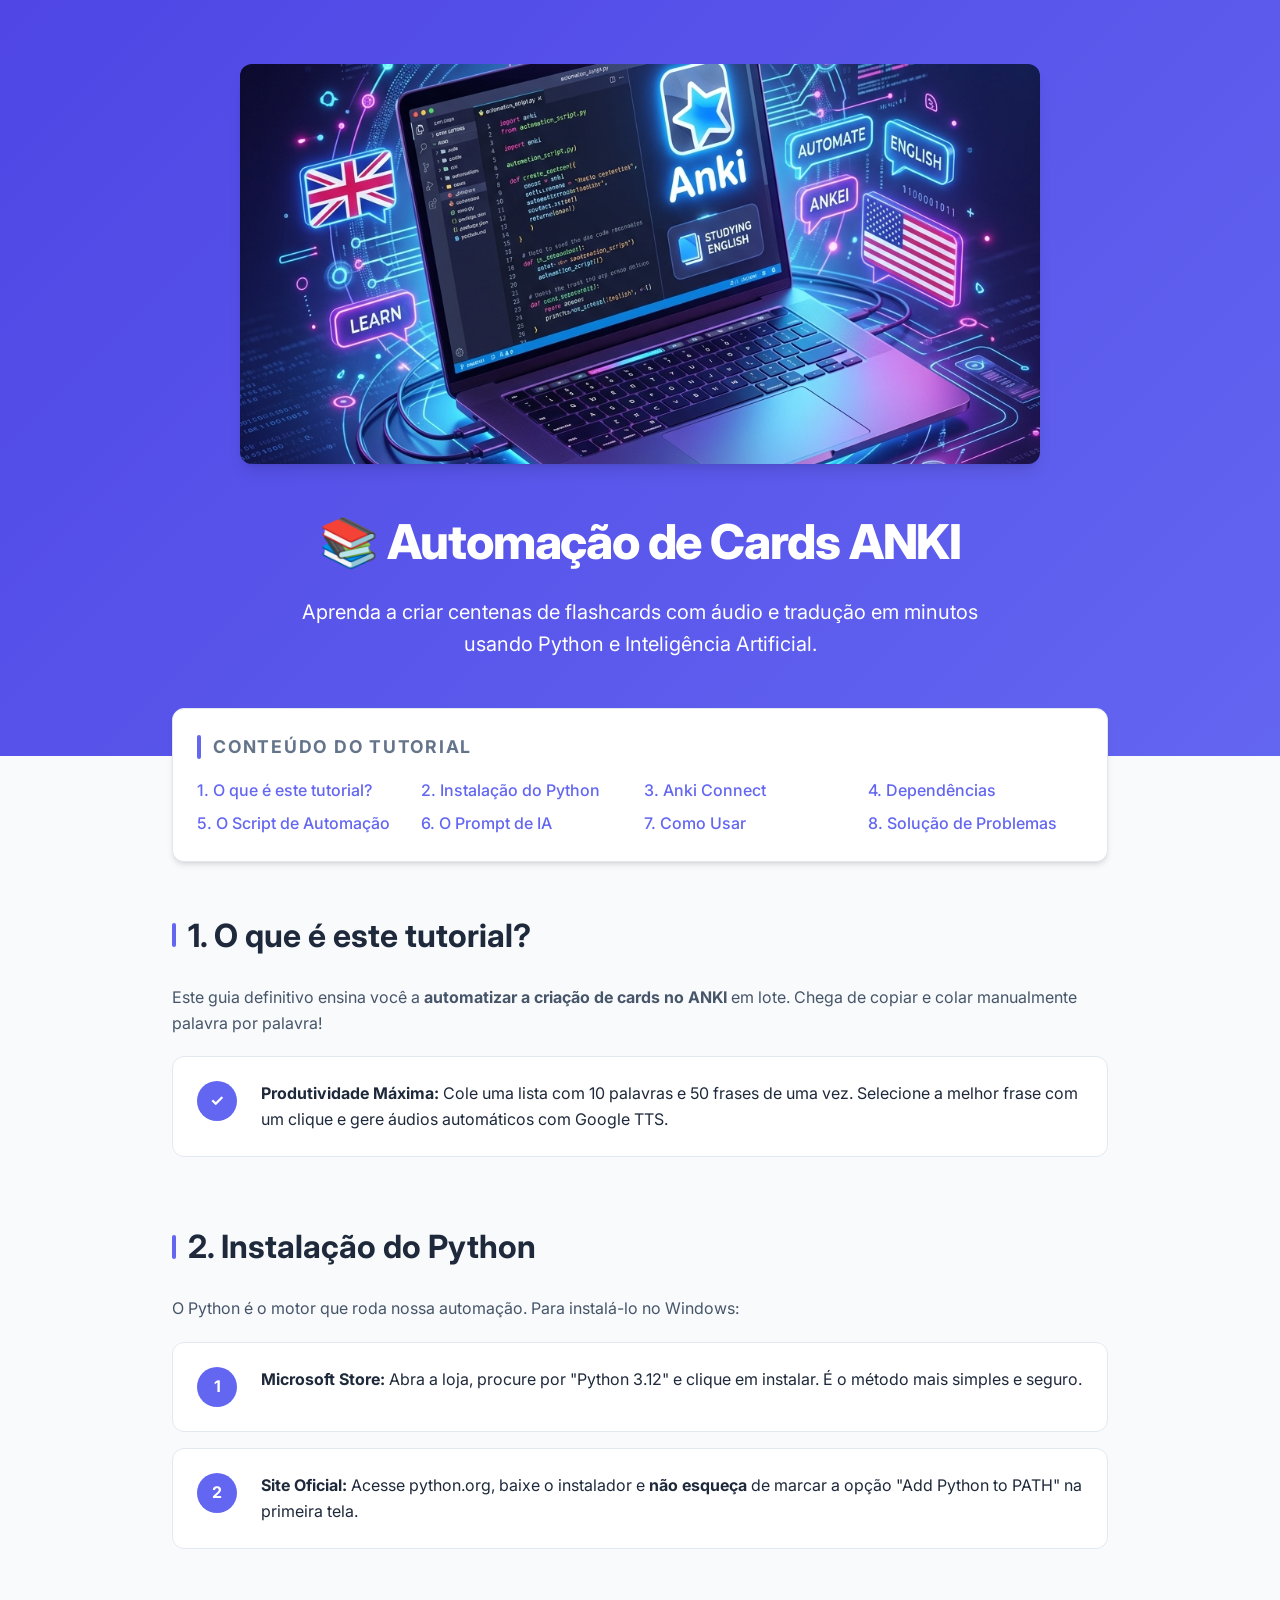
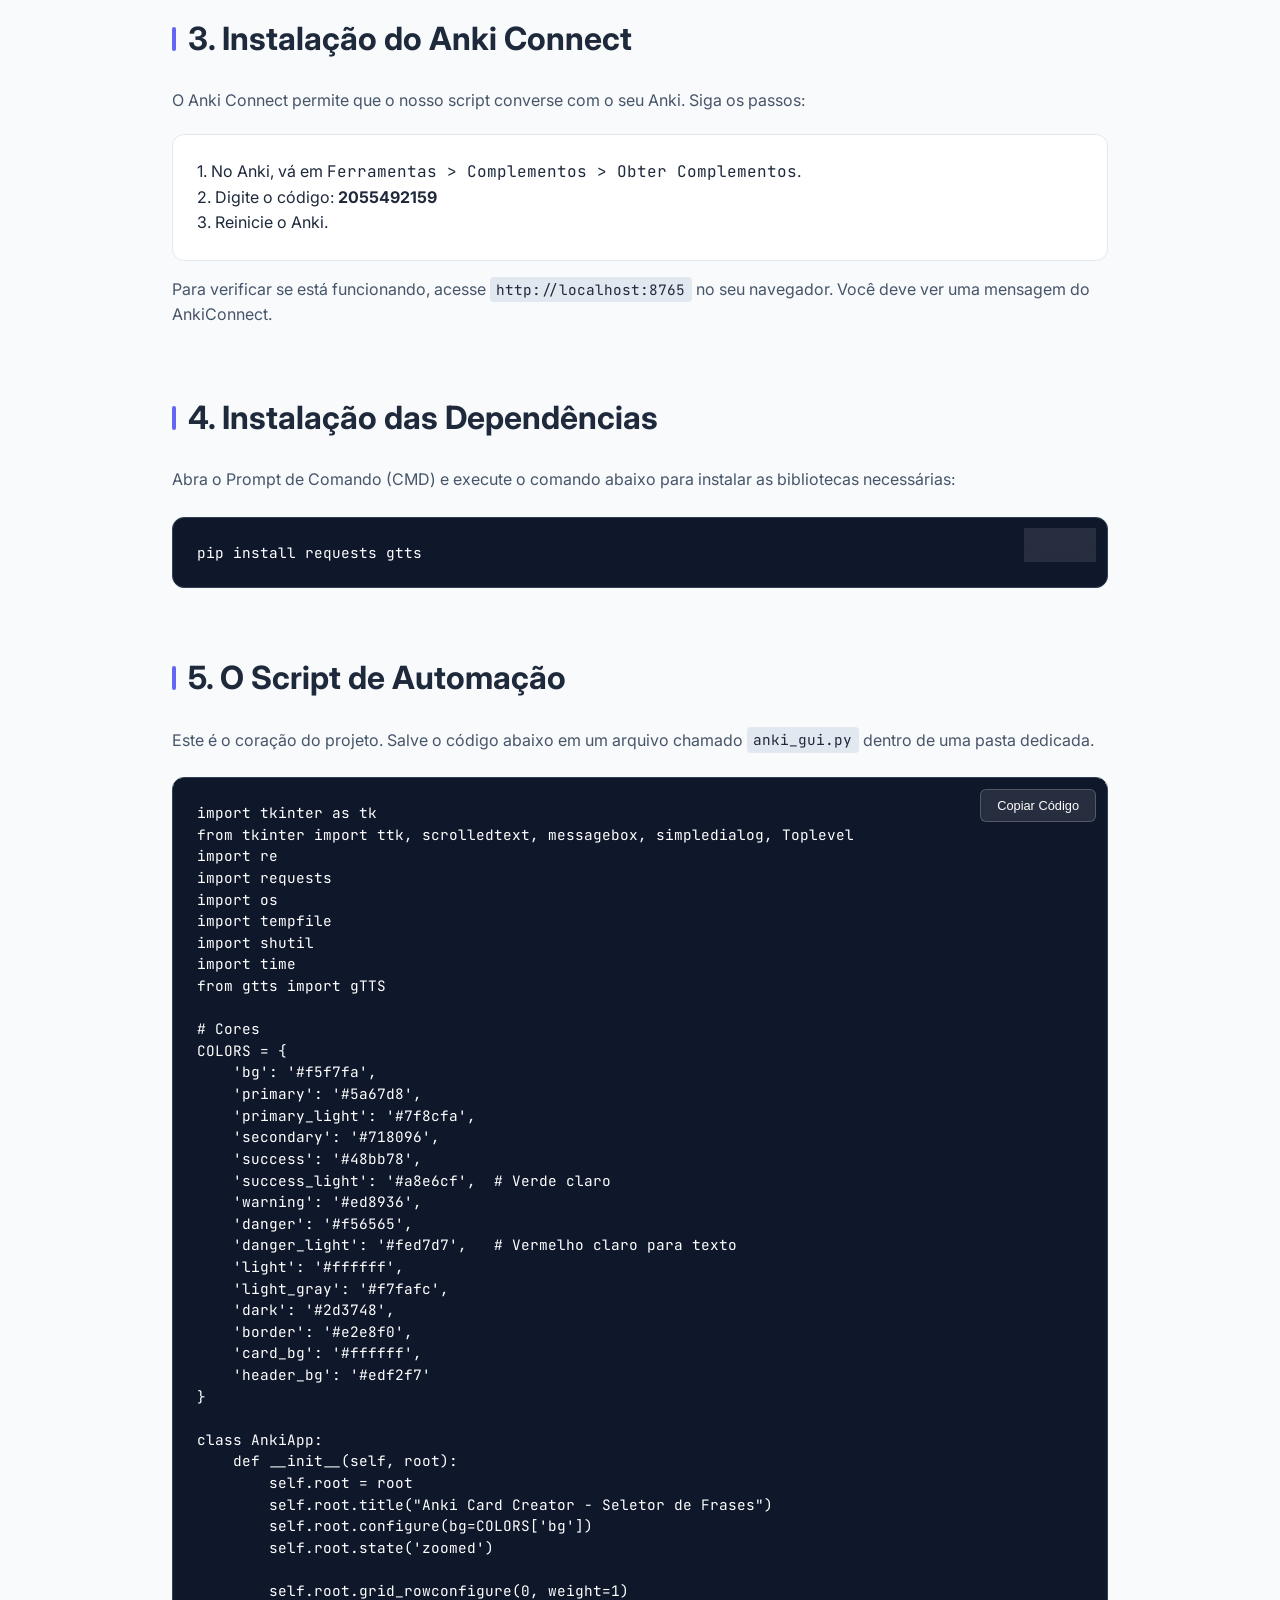
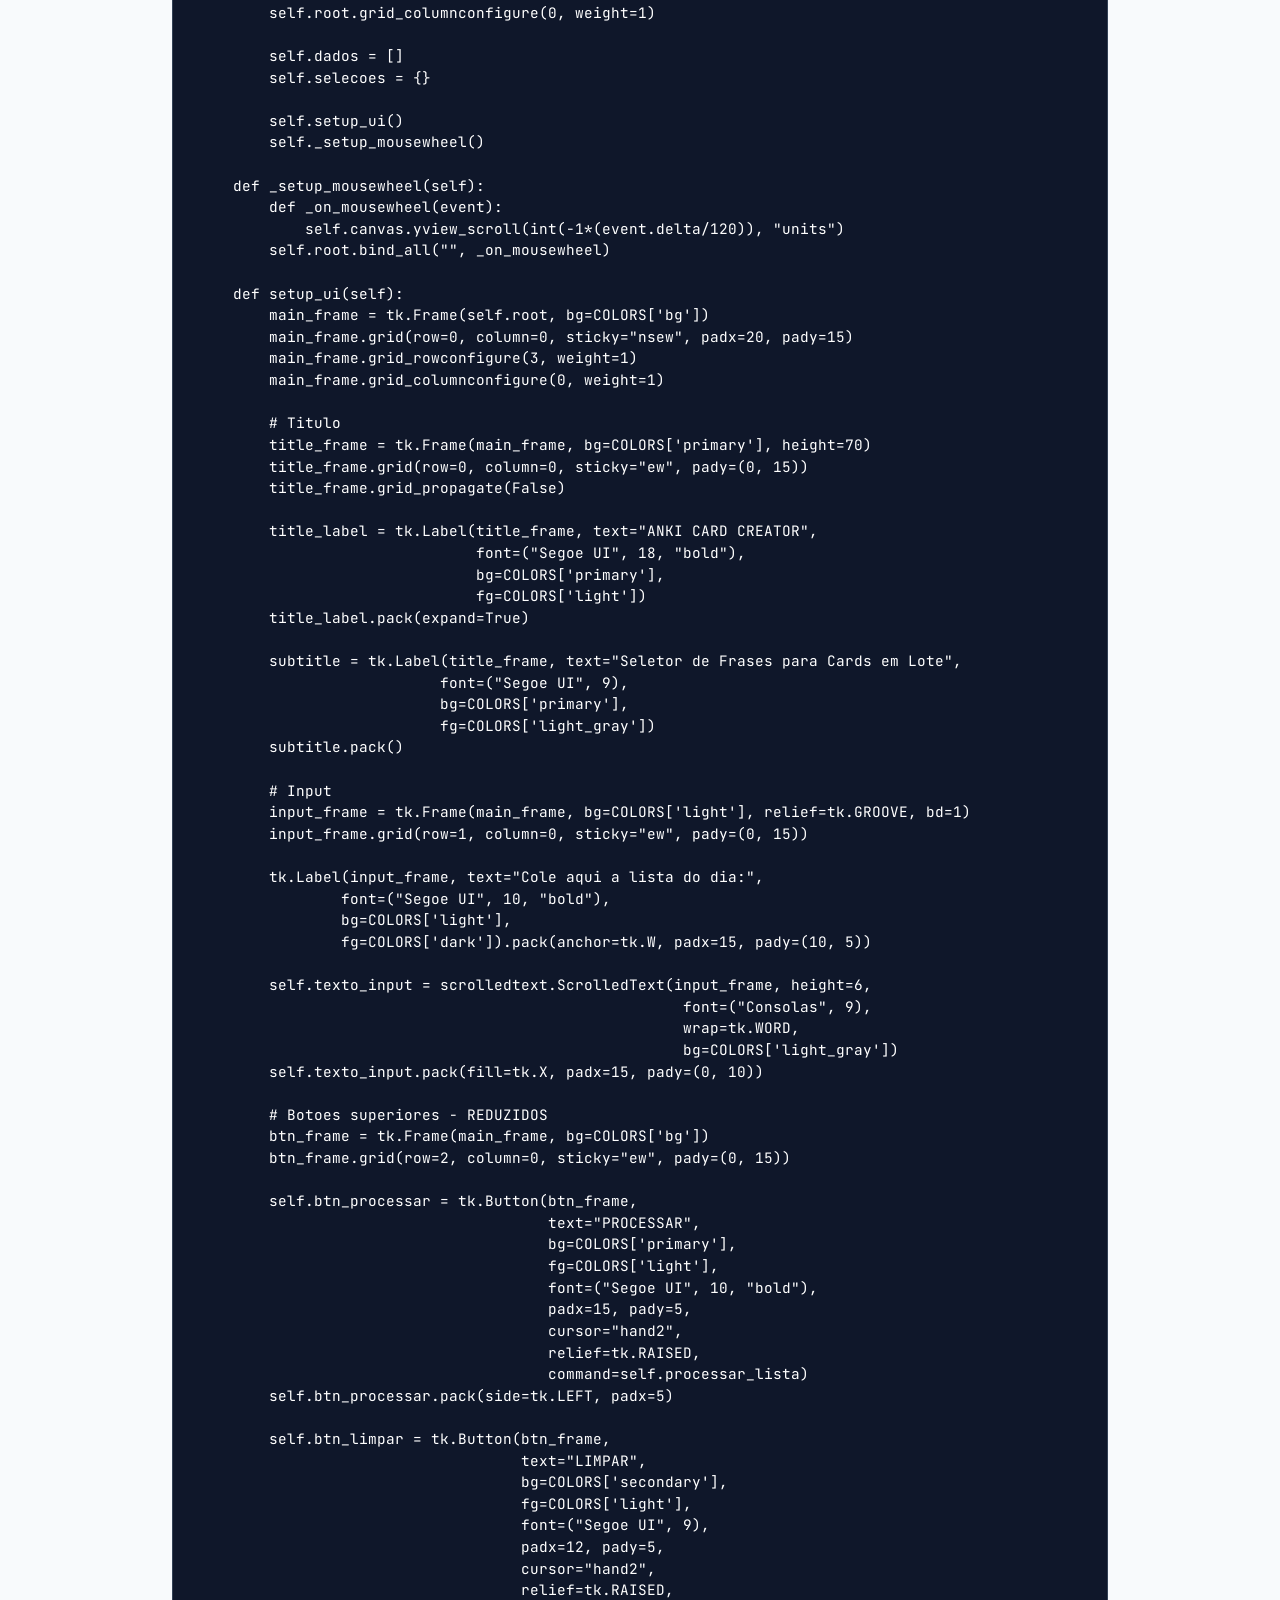
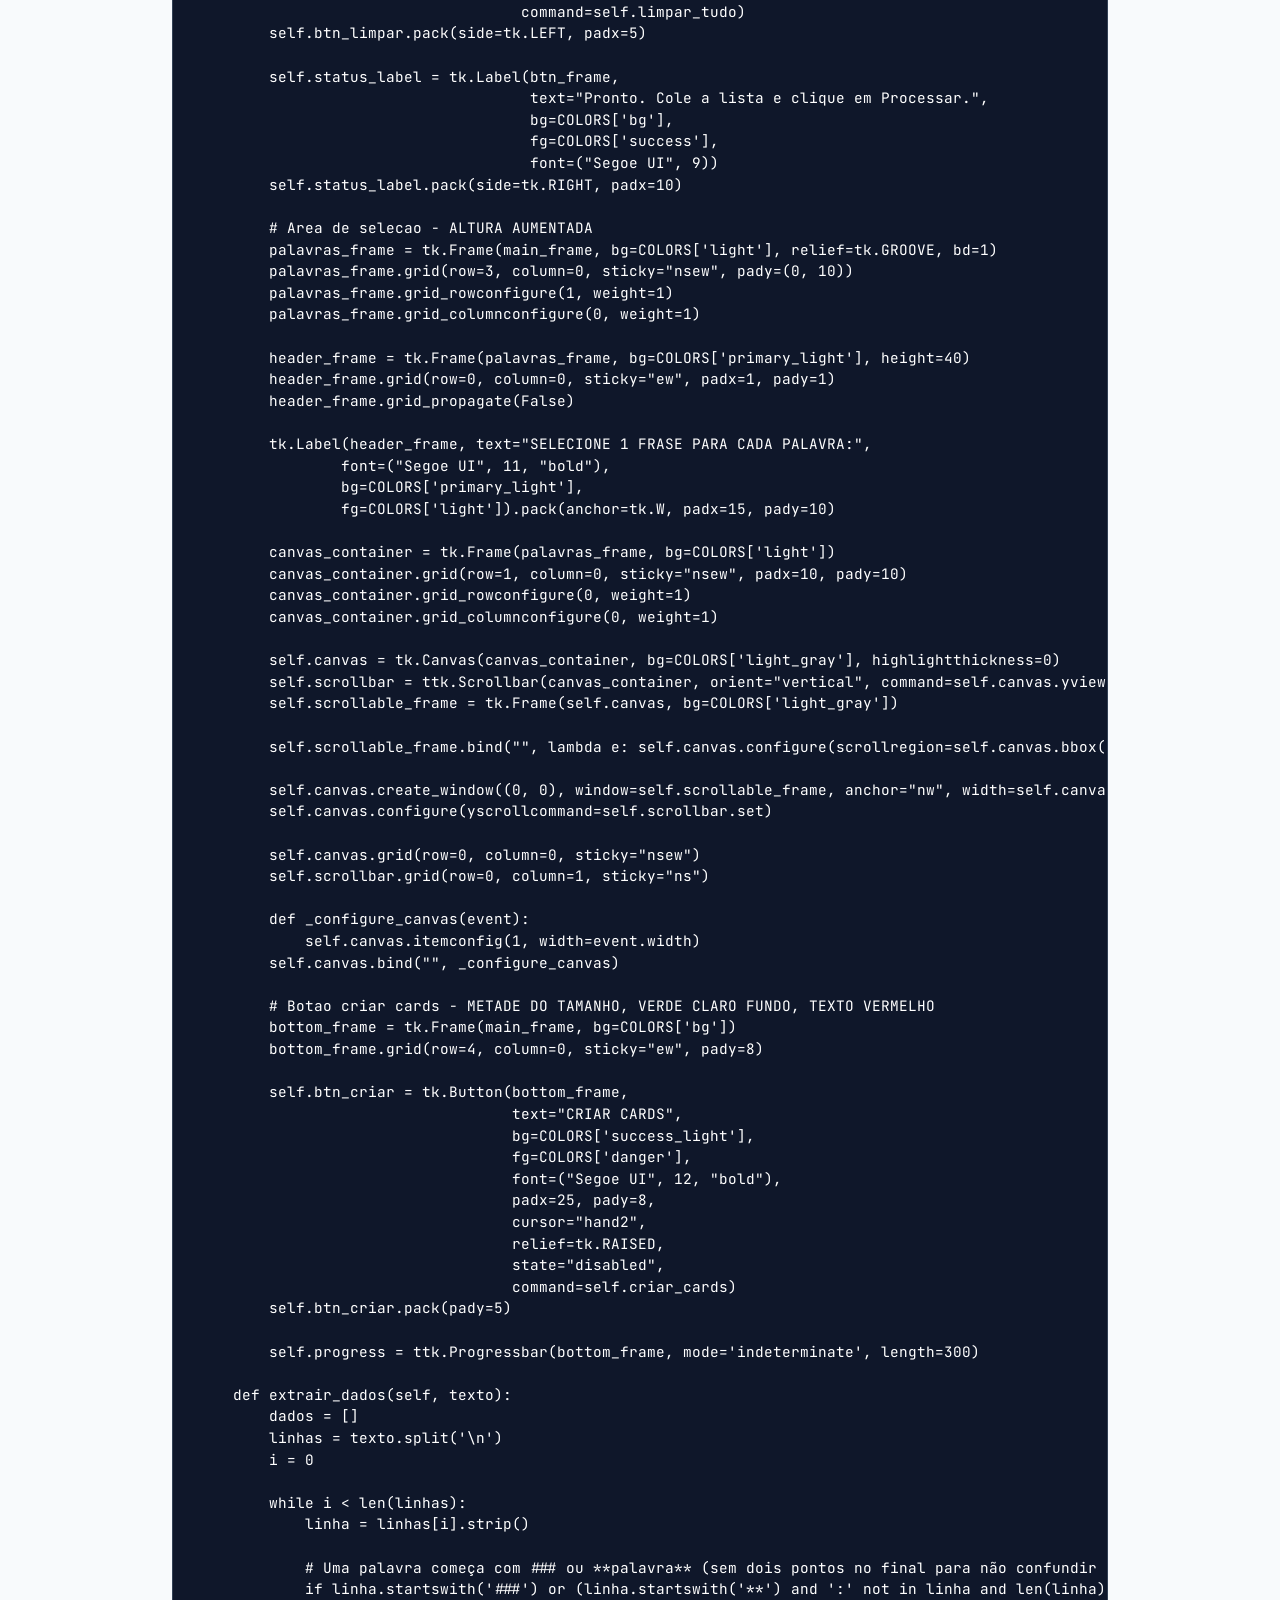
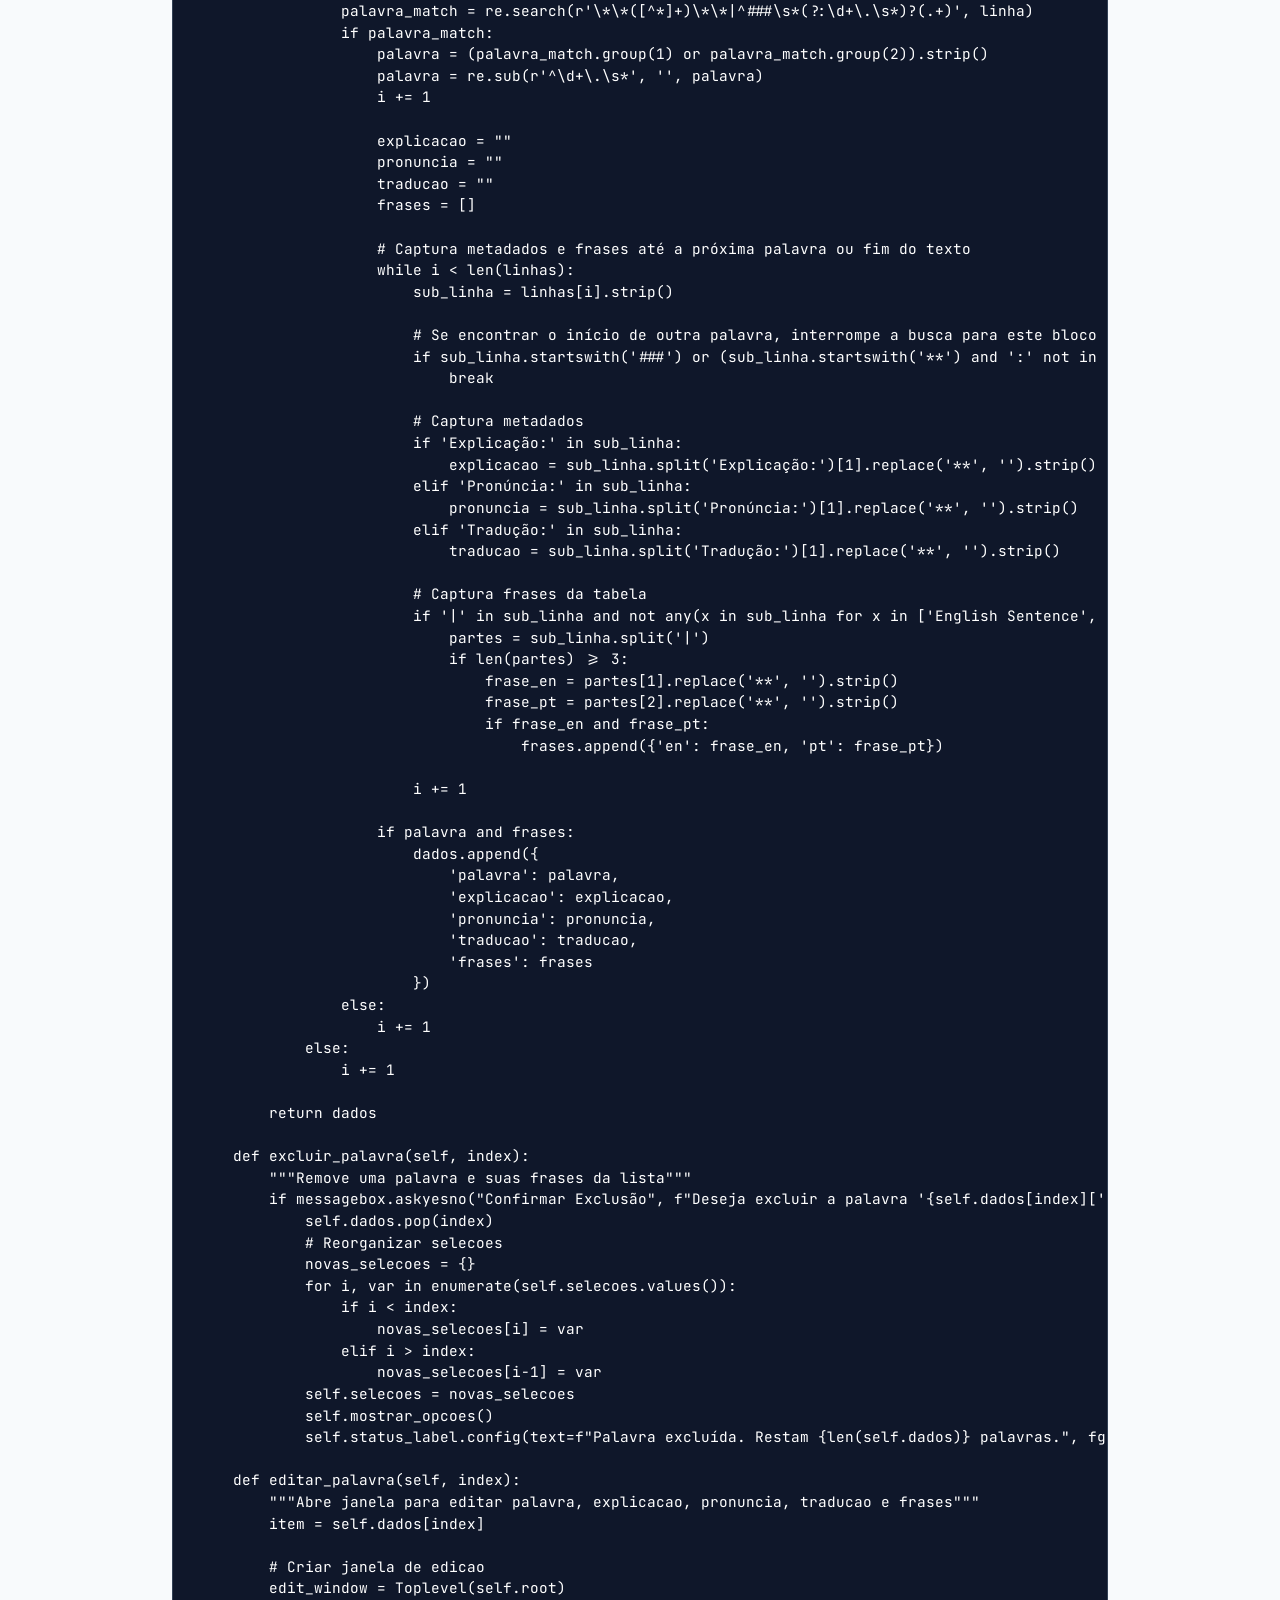
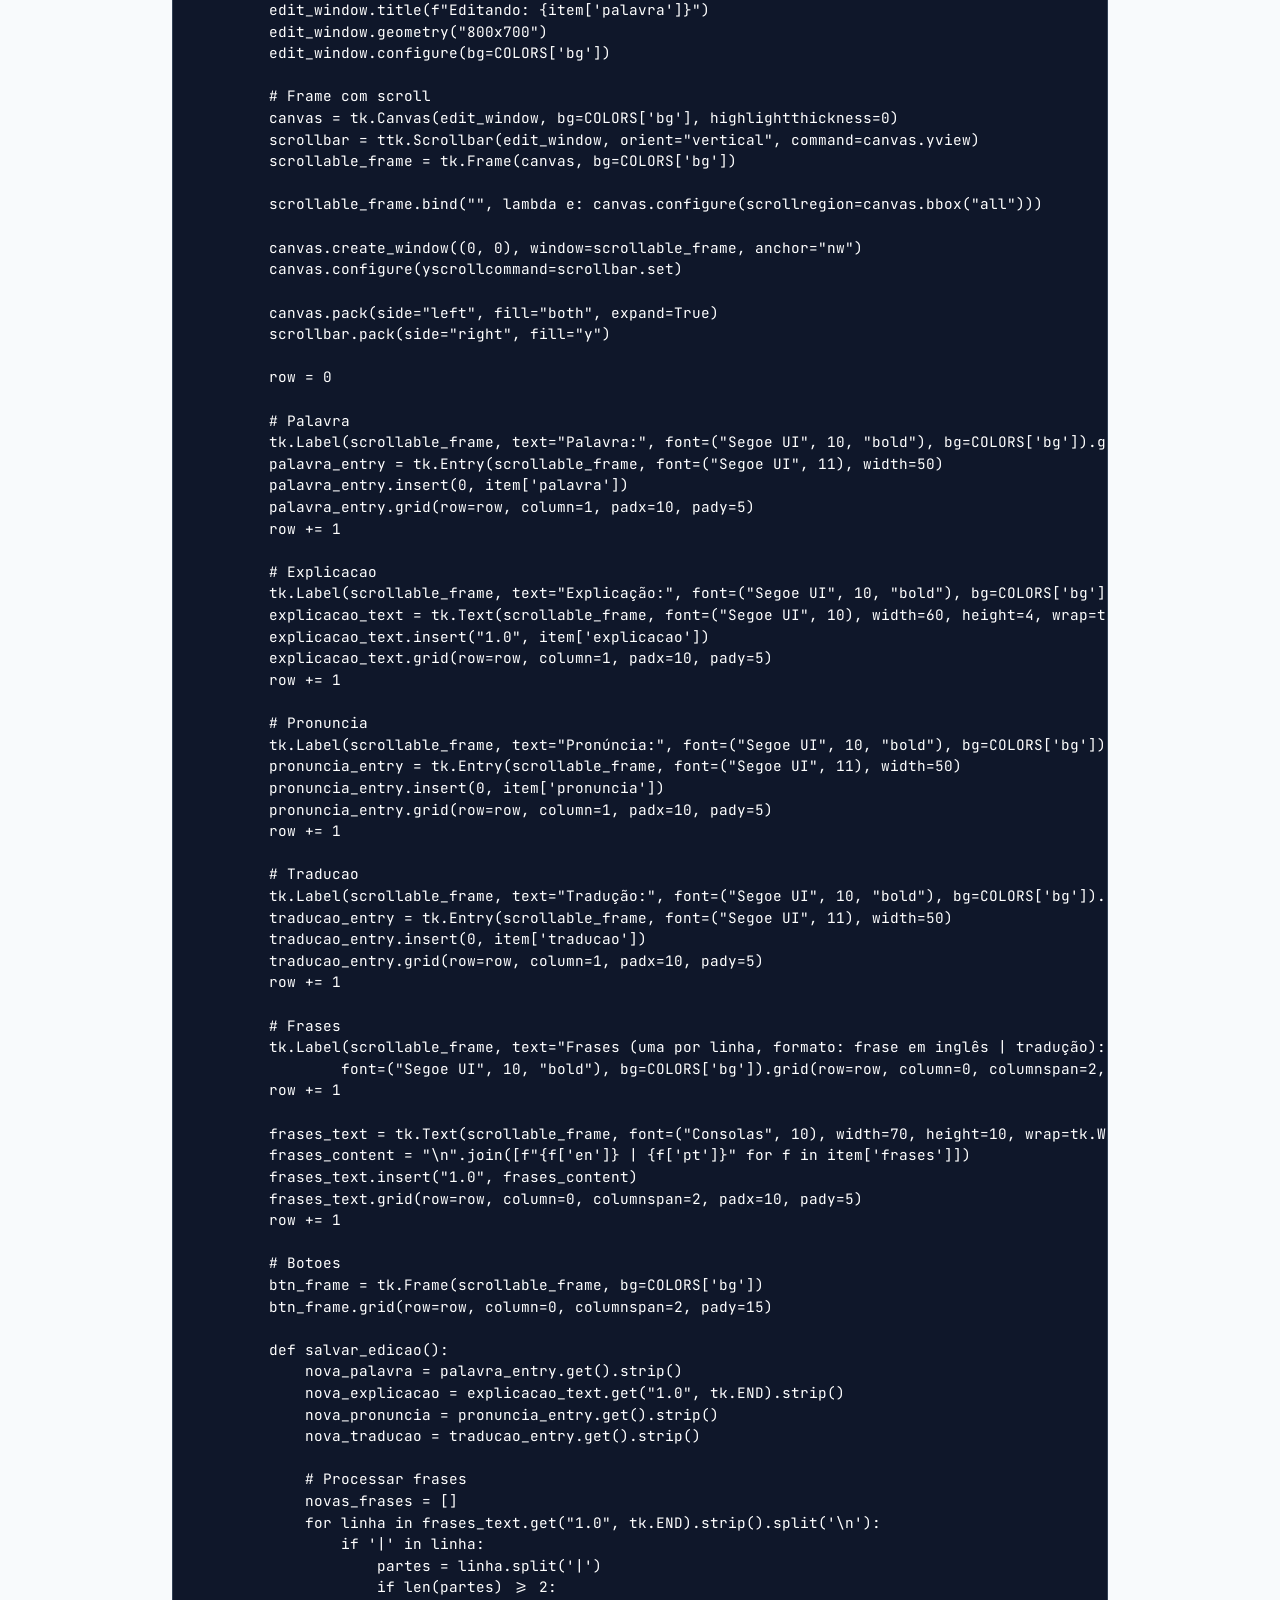
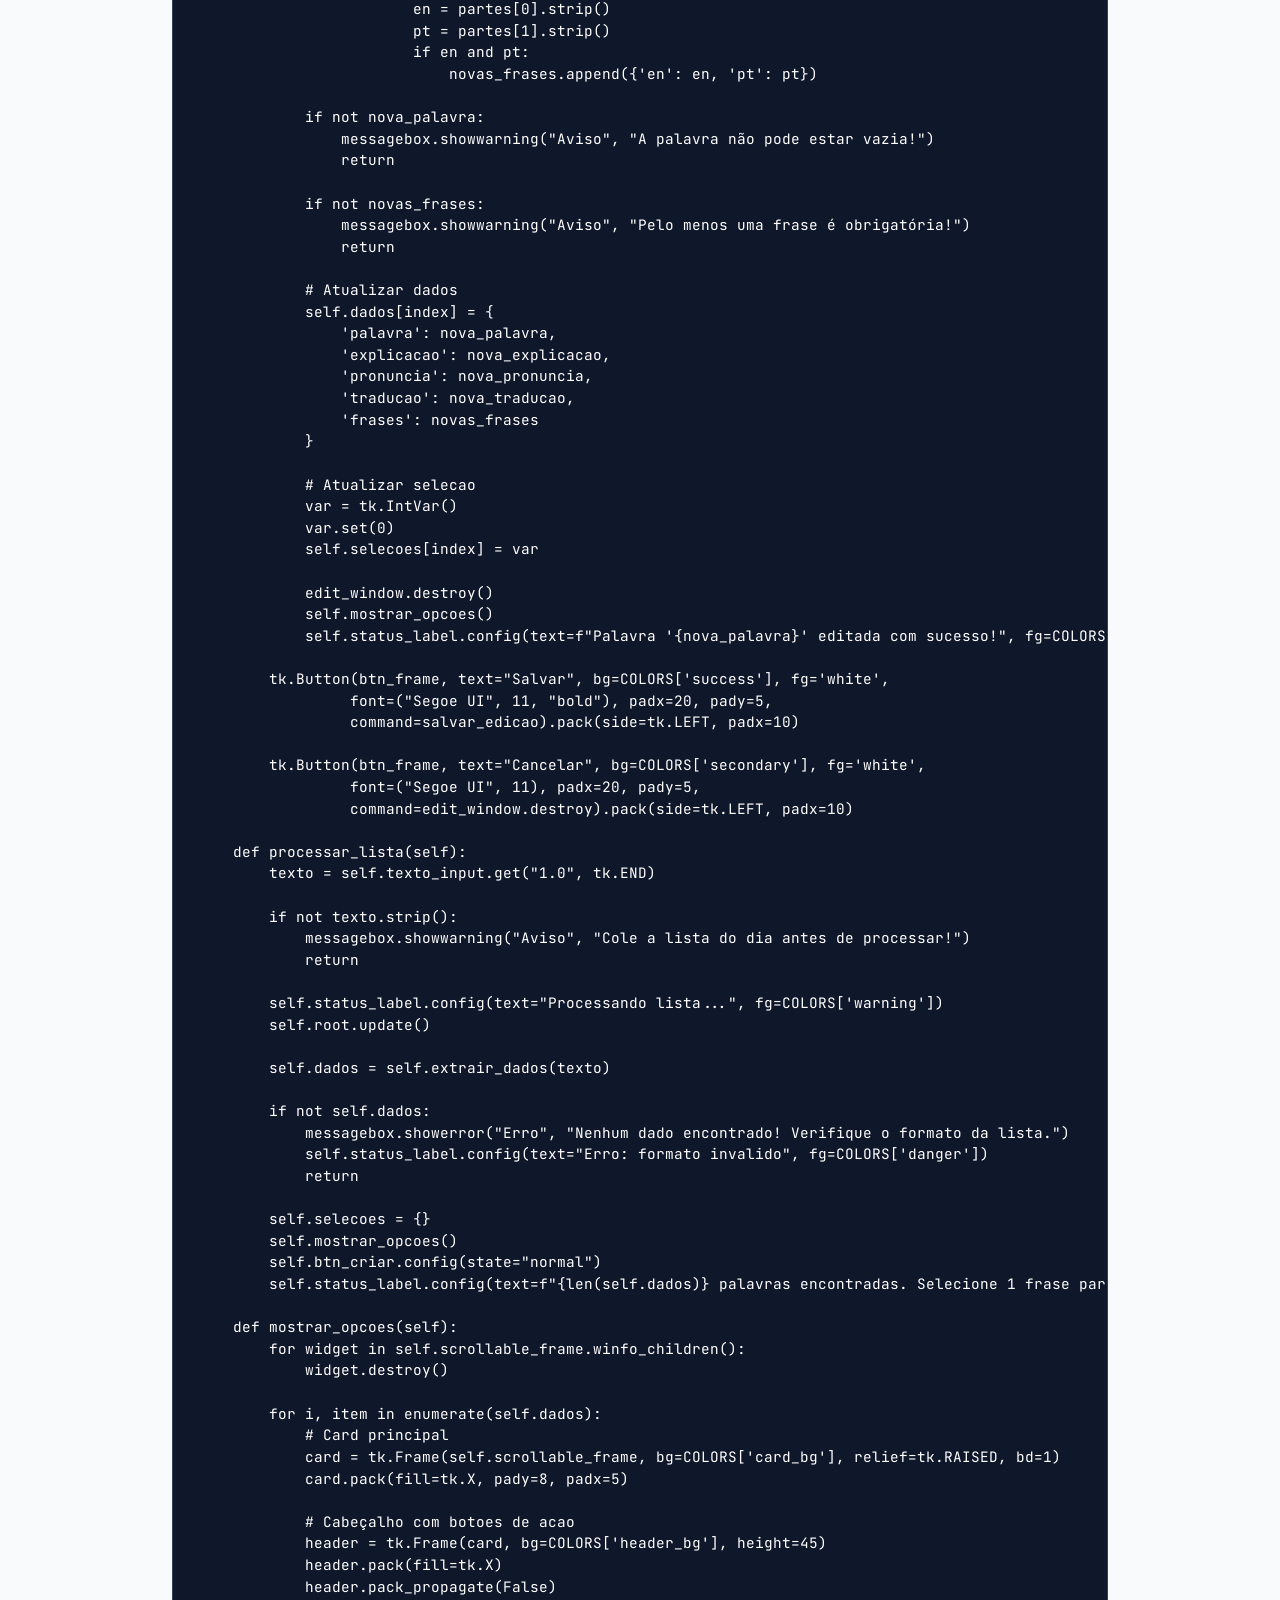
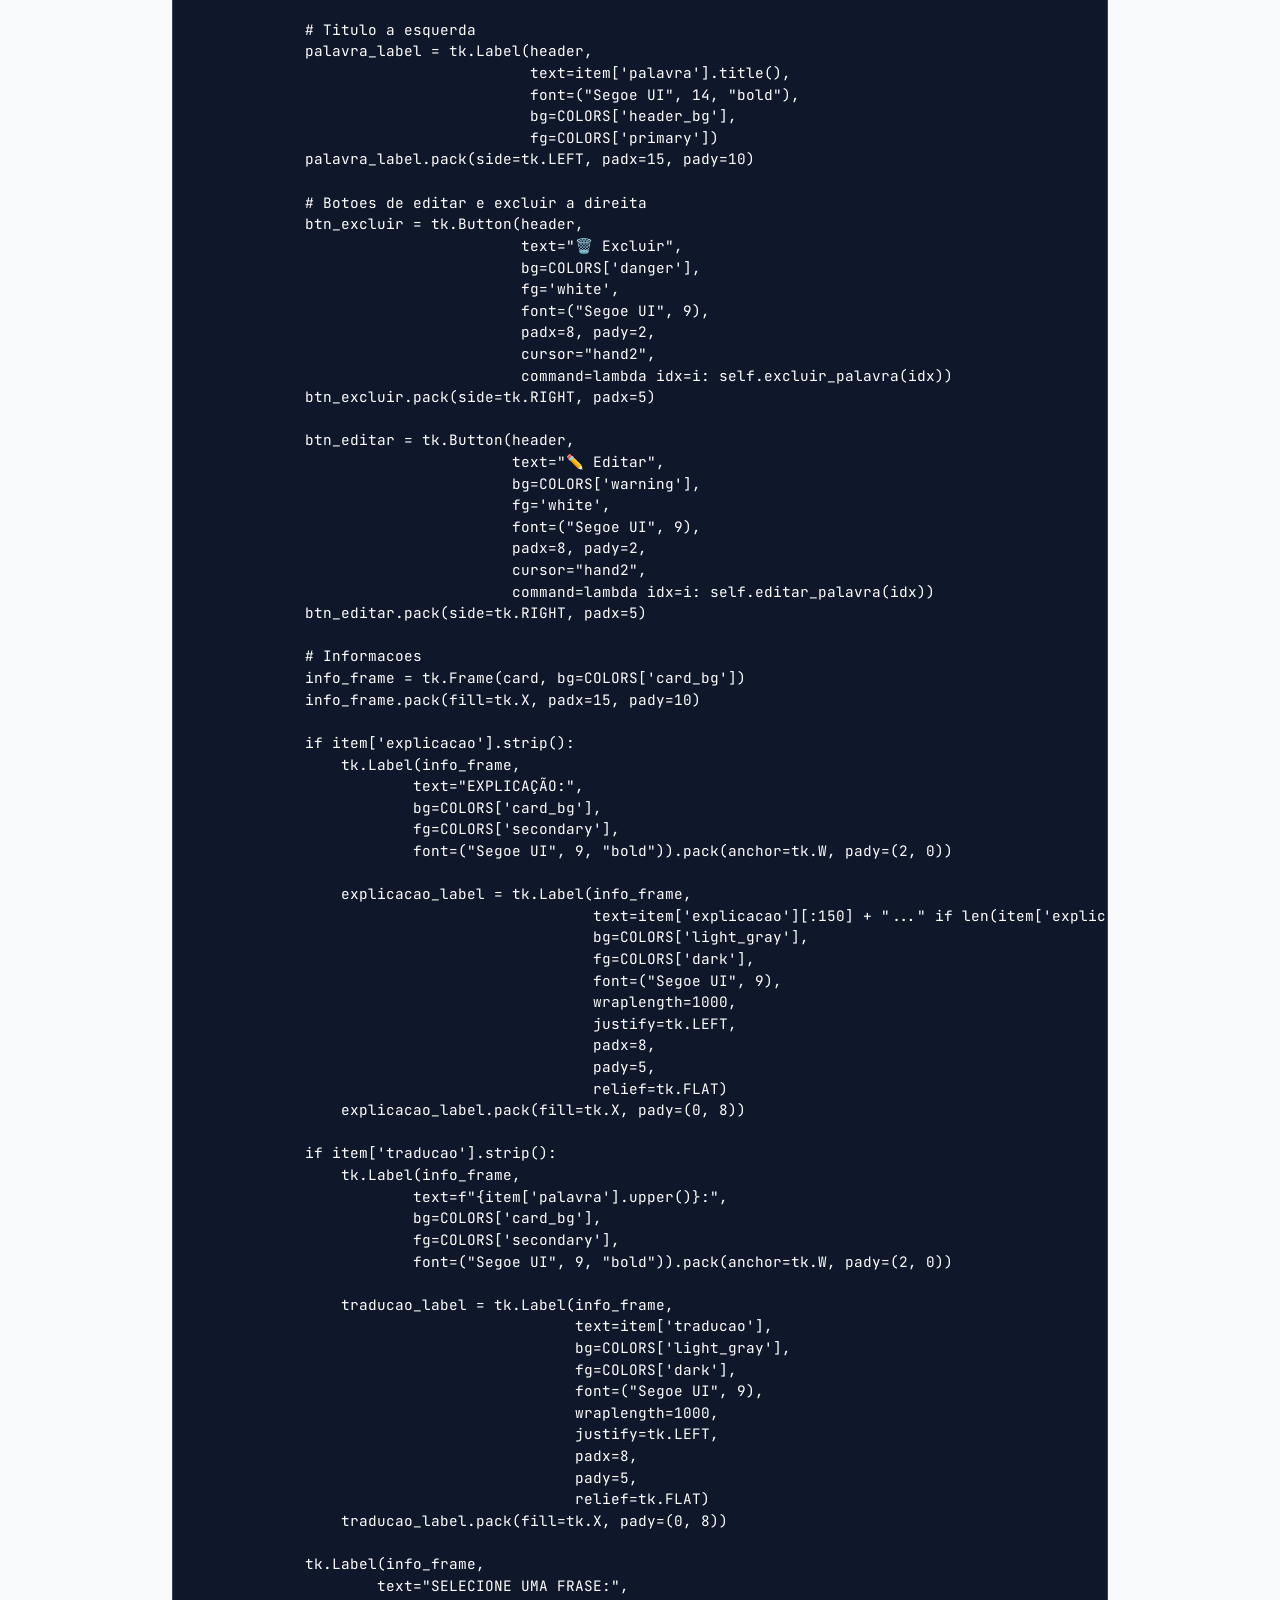
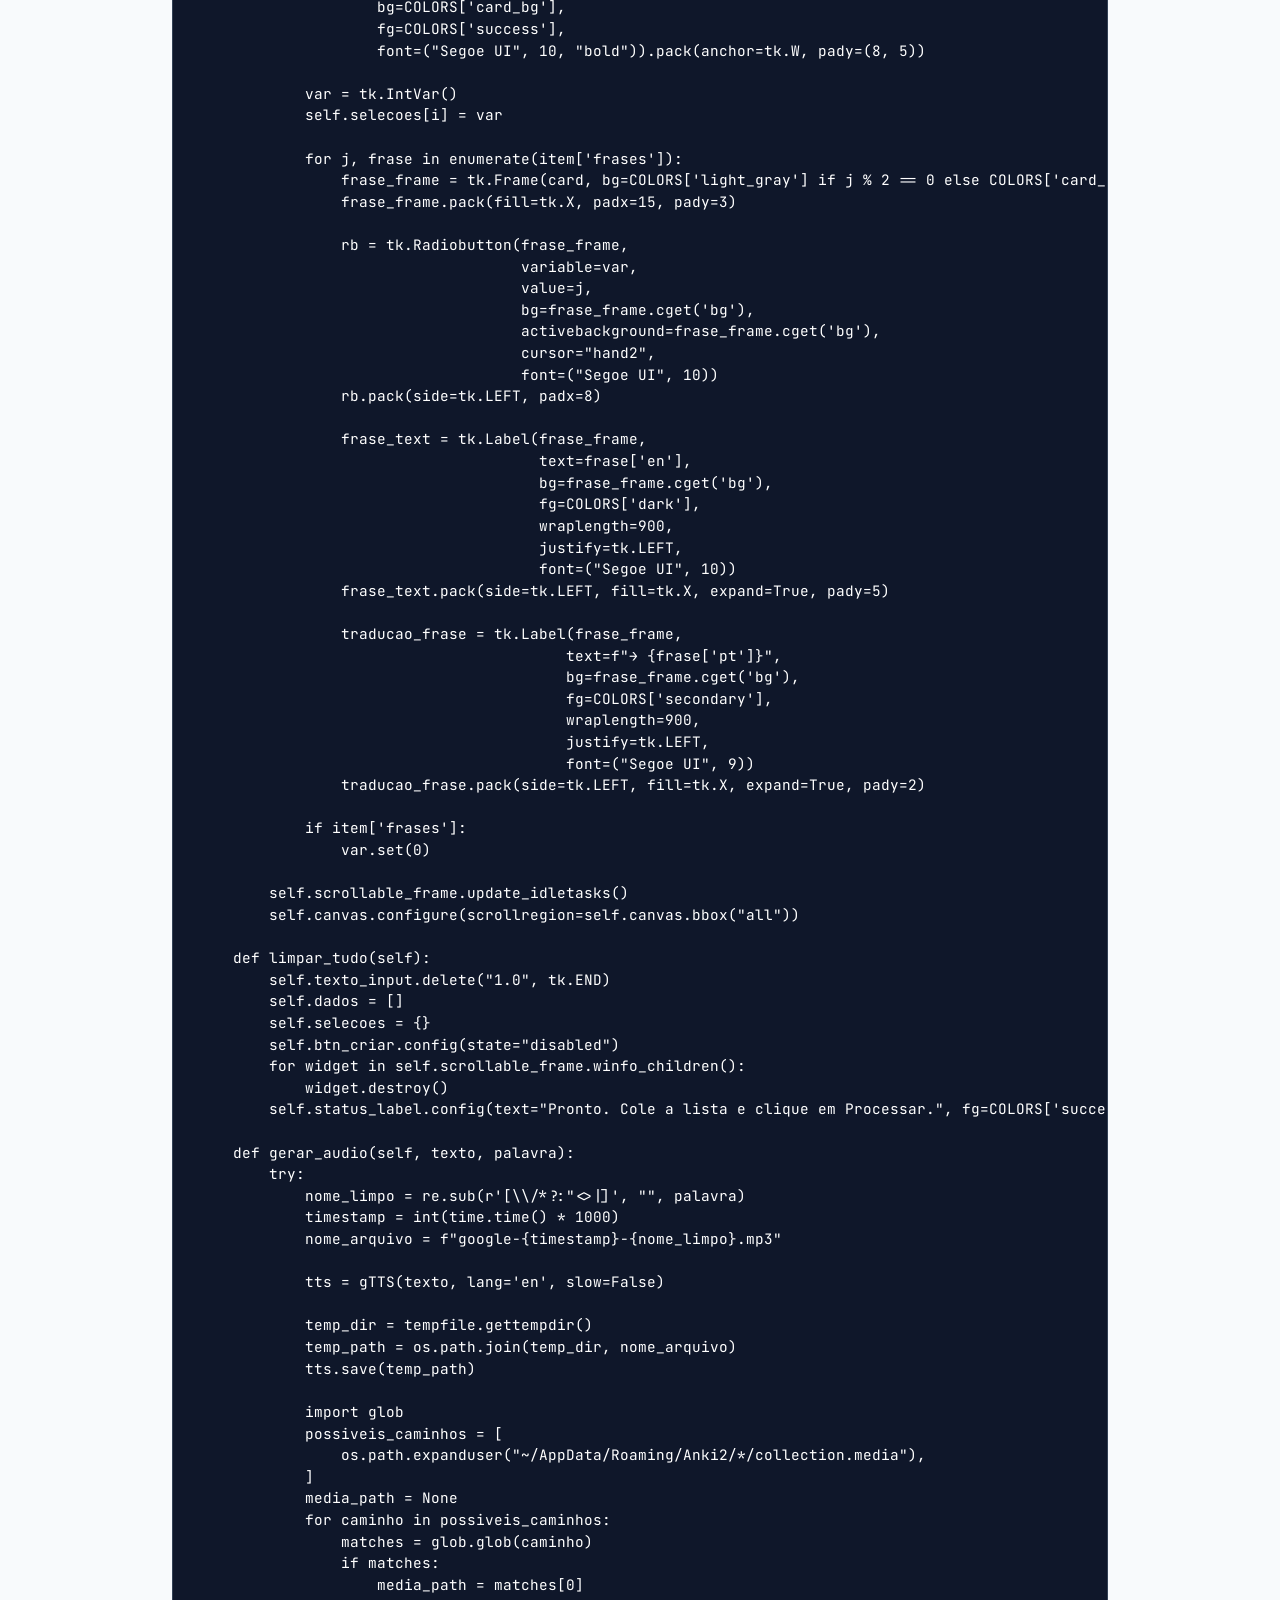
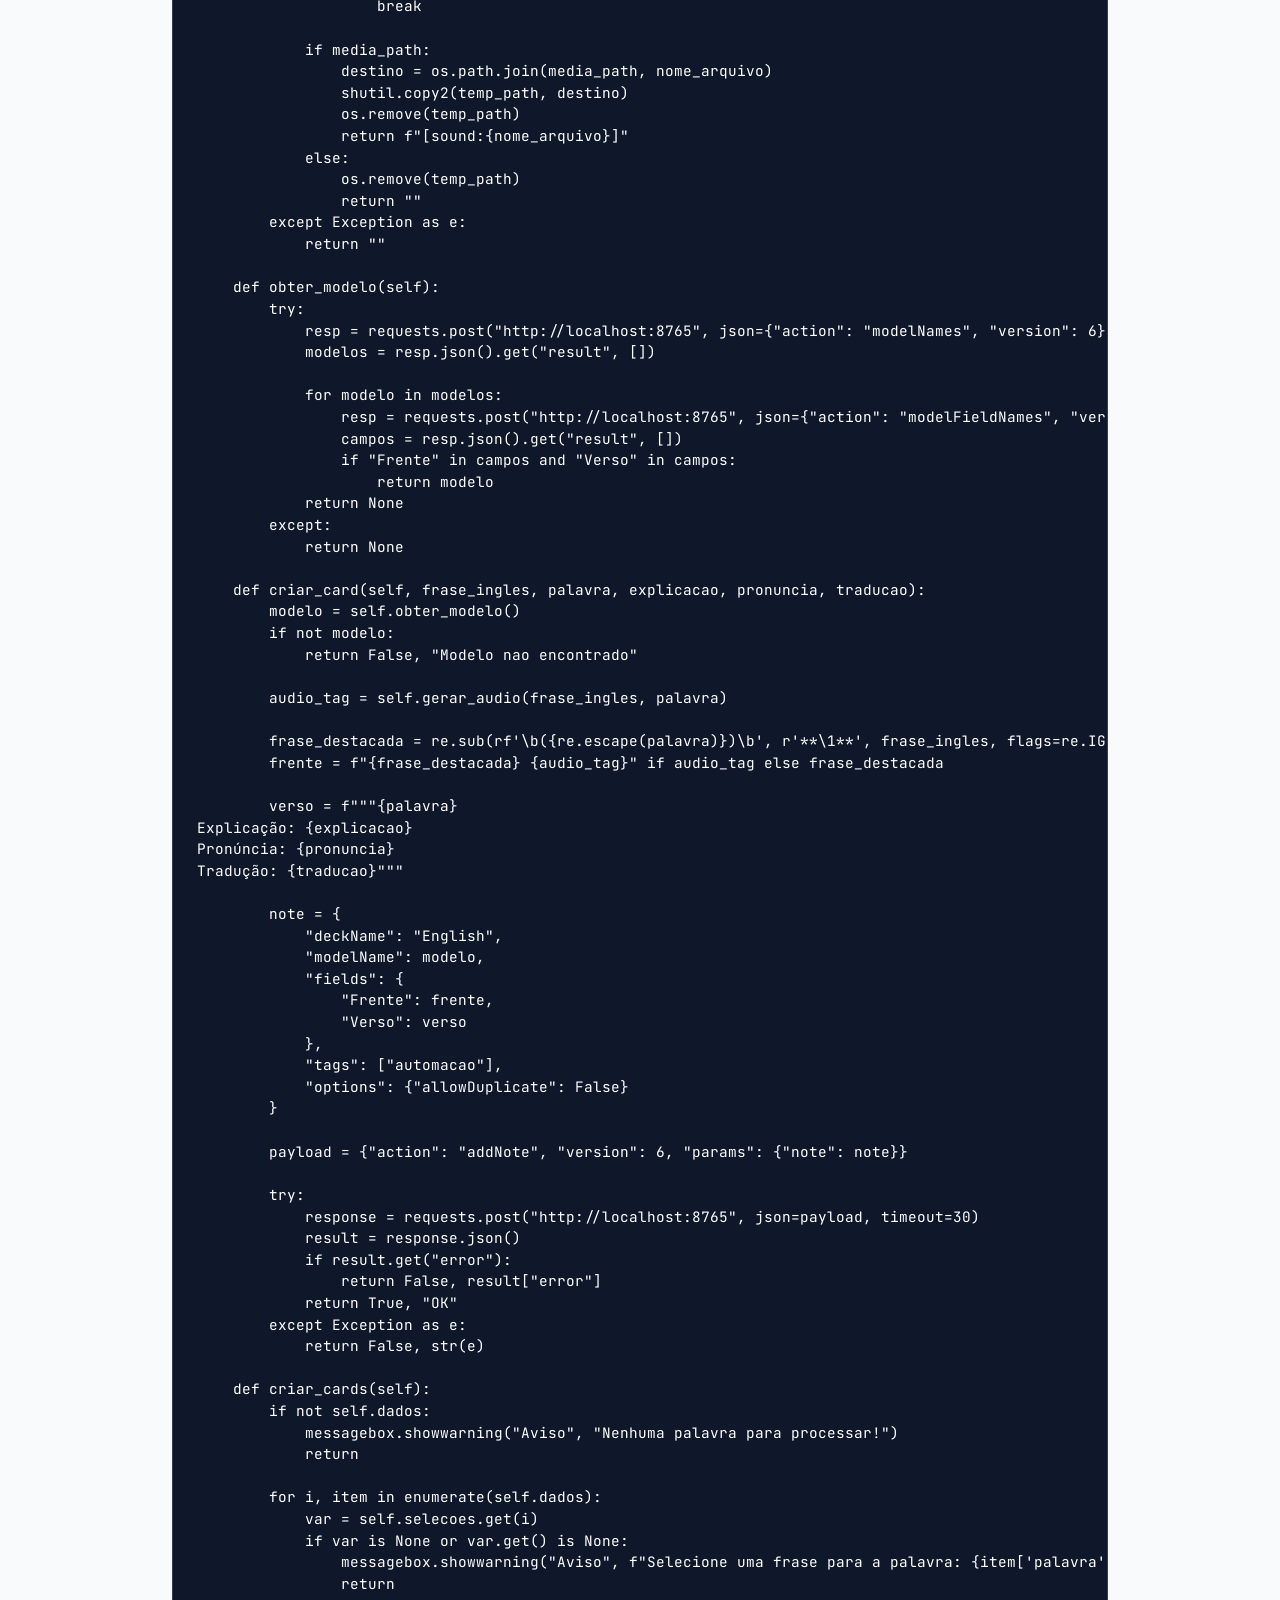
==== index.html @ f802bcda "Sincronizando edições finais do usuário" ====
<!DOCTYPE html>
<html lang="pt-br">

<head>
    <meta charset="UTF-8">
    <meta name="viewport" content="width=device-width, initial-scale=1.0">
    <title>Automação Anki: Domine o Inglês com Python e IA</title>
    <meta name="description"
        content="Tutorial completo sobre como automatizar a criação de cards no Anki usando Python e inteligência artificial.">
    <link rel="stylesheet" href="style.css">
    <link rel="preconnect" href="https://fonts.googleapis.com">
    <link rel="preconnect" href="https://fonts.gstatic.com" crossorigin>
    <link
        href="https://fonts.googleapis.com/css2?family=Inter:wght@400;500;600;700;800&family=JetBrains+Mono&display=swap"
        rel="stylesheet">
    <style>
        /* Estilos Críticos para Garantir Visibilidade Imediata */
        pre {
            background-color: #0f172a !important;
            color: #ffffff !important;
            padding: 1.5rem !important;
            border-radius: 12px !important;
            border: 1px solid #334155 !important;
            display: block !important;
            margin: 1.5rem 0 !important;
        }
        pre code {
            color: #ffffff !important;
            background-color: transparent !important;
            font-family: 'JetBrains Mono', monospace !important;
        }
        .subtitle {
            color: #ffffff !important;
            opacity: 1 !important;
        }
    </style>
</head>

<body>

    <header>
        <div class="container">
            <!-- Substituir pelo caminho real da imagem gerada -->
            <img src="hero.png" alt="Anki Automation Hero" class="hero-img">
            <h1>📚 Automação de Cards ANKI</h1>
            <p class="subtitle">Aprenda a criar centenas de flashcards com áudio e tradução em minutos usando Python e
                Inteligência Artificial.</p>
        </div>
    </header>

    <div class="container">
        <nav class="toc">
            <h2>Conteúdo do Tutorial</h2>
            <ul>
                <li><a href="#introducao">1. O que é este tutorial?</a></li>
                <li><a href="#python">2. Instalação do Python</a></li>
                <li><a href="#ankiconnect">3. Anki Connect</a></li>
                <li><a href="#dependencias">4. Dependências</a></li>
                <li><a href="#script">5. O Script de Automação</a></li>
                <li><a href="#prompt">6. O Prompt de IA</a></li>
                <li><a href="#uso">7. Como Usar</a></li>
                <li><a href="#solucao">8. Solução de Problemas</a></li>
            </ul>
        </nav>

        <main>
            <section id="introducao">
                <h2>1. O que é este tutorial?</h2>
                <p>Este guia definitivo ensina você a <strong>automatizar a criação de cards no ANKI</strong> em lote.
                    Chega de copiar e colar manualmente palavra por palavra!</p>
                <div class="step-item">
                    <div class="step-number">✓</div>
                    <div>
                        <strong>Produtividade Máxima:</strong> Cole uma lista com 10 palavras e 50 frases de uma vez.
                        Selecione a melhor frase com um clique e gere áudios automáticos com Google TTS.
                    </div>
                </div>
            </section>

            <section id="python">
                <h2>2. Instalação do Python</h2>
                <p>O Python é o motor que roda nossa automação. Para instalá-lo no Windows:</p>
                <ol class="step-list">
                    <li class="step-item">
                        <div class="step-number">1</div>
                        <div>
                            <strong>Microsoft Store:</strong> Abra a loja, procure por "Python 3.12" e clique em
                            instalar. É o método mais simples e seguro.
                        </div>
                    </li>
                    <li class="step-item">
                        <div class="step-number">2</div>
                        <div>
                            <strong>Site Oficial:</strong> Acesse python.org, baixe o instalador e <strong>não
                                esqueça</strong> de marcar a opção "Add Python to PATH" na primeira tela.
                        </div>
                    </li>
                </ol>
            </section>

            <section id="ankiconnect">
                <h2>3. Instalação do Anki Connect</h2>
                <p>O Anki Connect permite que o nosso script converse com o seu Anki. Siga os passos:</p>
                <div class="step-item">
                    <div>
                        1. No Anki, vá em <code>Ferramentas > Complementos > Obter Complementos</code>.<br>
                        2. Digite o código: <strong>2055492159</strong><br>
                        3. Reinicie o Anki.
                    </div>
                </div>
                <p>Para verificar se está funcionando, acesse <code>http://localhost:8765</code> no seu navegador. Você
                    deve ver uma mensagem do AnkiConnect.</p>
            </section>

            <section id="dependencias">
                <h2>4. Instalação das Dependências</h2>
                <p>Abra o Prompt de Comando (CMD) e execute o comando abaixo para instalar as bibliotecas necessárias:
                </p>
                <div class="code-container">
                    <button class="copy-btn">Copiar</button>
                    <pre><code>pip install requests gtts</code></pre>
                </div>
            </section>

            <section id="script">
                <h2>5. O Script de Automação</h2>
                <p>Este é o coração do projeto. Salve o código abaixo em um arquivo chamado <code>anki_gui.py</code>
                    dentro de uma pasta dedicada.</p>
                <div class="code-container">
                    <button class="copy-btn">Copiar Código</button>
                    <pre><code>import tkinter as tk
from tkinter import ttk, scrolledtext, messagebox, simpledialog, Toplevel
import re
import requests
import os
import tempfile
import shutil
import time
from gtts import gTTS

# Cores
COLORS = {
    'bg': '#f5f7fa',
    'primary': '#5a67d8',
    'primary_light': '#7f8cfa',
    'secondary': '#718096',
    'success': '#48bb78',
    'success_light': '#a8e6cf',  # Verde claro
    'warning': '#ed8936',
    'danger': '#f56565',
    'danger_light': '#fed7d7',   # Vermelho claro para texto
    'light': '#ffffff',
    'light_gray': '#f7fafc',
    'dark': '#2d3748',
    'border': '#e2e8f0',
    'card_bg': '#ffffff',
    'header_bg': '#edf2f7'
}

class AnkiApp:
    def __init__(self, root):
        self.root = root
        self.root.title("Anki Card Creator - Seletor de Frases")
        self.root.configure(bg=COLORS['bg'])
        self.root.state('zoomed')
        
        self.root.grid_rowconfigure(0, weight=1)
        self.root.grid_columnconfigure(0, weight=1)
        
        self.dados = []
        self.selecoes = {}
        
        self.setup_ui()
        self._setup_mousewheel()
        
    def _setup_mousewheel(self):
        def _on_mousewheel(event):
            self.canvas.yview_scroll(int(-1*(event.delta/120)), "units")
        self.root.bind_all("<MouseWheel>", _on_mousewheel)
        
    def setup_ui(self):
        main_frame = tk.Frame(self.root, bg=COLORS['bg'])
        main_frame.grid(row=0, column=0, sticky="nsew", padx=20, pady=15)
        main_frame.grid_rowconfigure(3, weight=1)
        main_frame.grid_columnconfigure(0, weight=1)
        
        # Titulo
        title_frame = tk.Frame(main_frame, bg=COLORS['primary'], height=70)
        title_frame.grid(row=0, column=0, sticky="ew", pady=(0, 15))
        title_frame.grid_propagate(False)
        
        title_label = tk.Label(title_frame, text="ANKI CARD CREATOR", 
                               font=("Segoe UI", 18, "bold"), 
                               bg=COLORS['primary'], 
                               fg=COLORS['light'])
        title_label.pack(expand=True)
        
        subtitle = tk.Label(title_frame, text="Seletor de Frases para Cards em Lote",
                           font=("Segoe UI", 9),
                           bg=COLORS['primary'],
                           fg=COLORS['light_gray'])
        subtitle.pack()
        
        # Input
        input_frame = tk.Frame(main_frame, bg=COLORS['light'], relief=tk.GROOVE, bd=1)
        input_frame.grid(row=1, column=0, sticky="ew", pady=(0, 15))
        
        tk.Label(input_frame, text="Cole aqui a lista do dia:", 
                font=("Segoe UI", 10, "bold"),
                bg=COLORS['light'],
                fg=COLORS['dark']).pack(anchor=tk.W, padx=15, pady=(10, 5))
        
        self.texto_input = scrolledtext.ScrolledText(input_frame, height=6, 
                                                      font=("Consolas", 9),
                                                      wrap=tk.WORD,
                                                      bg=COLORS['light_gray'])
        self.texto_input.pack(fill=tk.X, padx=15, pady=(0, 10))
        
        # Botoes superiores - REDUZIDOS
        btn_frame = tk.Frame(main_frame, bg=COLORS['bg'])
        btn_frame.grid(row=2, column=0, sticky="ew", pady=(0, 15))
        
        self.btn_processar = tk.Button(btn_frame, 
                                       text="PROCESSAR", 
                                       bg=COLORS['primary'],
                                       fg=COLORS['light'],
                                       font=("Segoe UI", 10, "bold"),
                                       padx=15, pady=5,
                                       cursor="hand2",
                                       relief=tk.RAISED,
                                       command=self.processar_lista)
        self.btn_processar.pack(side=tk.LEFT, padx=5)
        
        self.btn_limpar = tk.Button(btn_frame, 
                                    text="LIMPAR", 
                                    bg=COLORS['secondary'],
                                    fg=COLORS['light'],
                                    font=("Segoe UI", 9),
                                    padx=12, pady=5,
                                    cursor="hand2",
                                    relief=tk.RAISED,
                                    command=self.limpar_tudo)
        self.btn_limpar.pack(side=tk.LEFT, padx=5)
        
        self.status_label = tk.Label(btn_frame, 
                                     text="Pronto. Cole a lista e clique em Processar.",
                                     bg=COLORS['bg'],
                                     fg=COLORS['success'],
                                     font=("Segoe UI", 9))
        self.status_label.pack(side=tk.RIGHT, padx=10)
        
        # Area de selecao - ALTURA AUMENTADA
        palavras_frame = tk.Frame(main_frame, bg=COLORS['light'], relief=tk.GROOVE, bd=1)
        palavras_frame.grid(row=3, column=0, sticky="nsew", pady=(0, 10))
        palavras_frame.grid_rowconfigure(1, weight=1)
        palavras_frame.grid_columnconfigure(0, weight=1)
        
        header_frame = tk.Frame(palavras_frame, bg=COLORS['primary_light'], height=40)
        header_frame.grid(row=0, column=0, sticky="ew", padx=1, pady=1)
        header_frame.grid_propagate(False)
        
        tk.Label(header_frame, text="SELECIONE 1 FRASE PARA CADA PALAVRA:",
                font=("Segoe UI", 11, "bold"),
                bg=COLORS['primary_light'],
                fg=COLORS['light']).pack(anchor=tk.W, padx=15, pady=10)
        
        canvas_container = tk.Frame(palavras_frame, bg=COLORS['light'])
        canvas_container.grid(row=1, column=0, sticky="nsew", padx=10, pady=10)
        canvas_container.grid_rowconfigure(0, weight=1)
        canvas_container.grid_columnconfigure(0, weight=1)
        
        self.canvas = tk.Canvas(canvas_container, bg=COLORS['light_gray'], highlightthickness=0)
        self.scrollbar = ttk.Scrollbar(canvas_container, orient="vertical", command=self.canvas.yview)
        self.scrollable_frame = tk.Frame(self.canvas, bg=COLORS['light_gray'])
        
        self.scrollable_frame.bind("<Configure>", lambda e: self.canvas.configure(scrollregion=self.canvas.bbox("all")))
        
        self.canvas.create_window((0, 0), window=self.scrollable_frame, anchor="nw", width=self.canvas.winfo_width())
        self.canvas.configure(yscrollcommand=self.scrollbar.set)
        
        self.canvas.grid(row=0, column=0, sticky="nsew")
        self.scrollbar.grid(row=0, column=1, sticky="ns")
        
        def _configure_canvas(event):
            self.canvas.itemconfig(1, width=event.width)
        self.canvas.bind("<Configure>", _configure_canvas)
        
        # Botao criar cards - METADE DO TAMANHO, VERDE CLARO FUNDO, TEXTO VERMELHO
        bottom_frame = tk.Frame(main_frame, bg=COLORS['bg'])
        bottom_frame.grid(row=4, column=0, sticky="ew", pady=8)
        
        self.btn_criar = tk.Button(bottom_frame,
                                   text="CRIAR CARDS",
                                   bg=COLORS['success_light'],
                                   fg=COLORS['danger'],
                                   font=("Segoe UI", 12, "bold"),
                                   padx=25, pady=8,
                                   cursor="hand2",
                                   relief=tk.RAISED,
                                   state="disabled",
                                   command=self.criar_cards)
        self.btn_criar.pack(pady=5)
        
        self.progress = ttk.Progressbar(bottom_frame, mode='indeterminate', length=300)
    
    def extrair_dados(self, texto):
        dados = []
        linhas = texto.split('\n')
        i = 0
        
        while i < len(linhas):
            linha = linhas[i].strip()
            
            # Uma palavra começa com ### ou **palavra** (sem dois pontos no final para não confundir com metadados)
            if linha.startswith('###') or (linha.startswith('**') and ':' not in linha and len(linha) > 4):
                palavra_match = re.search(r'\*\*([^*]+)\*\*|^###\s*(?:\d+\.\s*)?(.+)', linha)
                if palavra_match:
                    palavra = (palavra_match.group(1) or palavra_match.group(2)).strip()
                    palavra = re.sub(r'^\d+\.\s*', '', palavra)
                    i += 1
                    
                    explicacao = ""
                    pronuncia = ""
                    traducao = ""
                    frases = []
                    
                    # Captura metadados e frases até a próxima palavra ou fim do texto
                    while i < len(linhas):
                        sub_linha = linhas[i].strip()
                        
                        # Se encontrar o início de outra palavra, interrompe a busca para este bloco
                        if sub_linha.startswith('###') or (sub_linha.startswith('**') and ':' not in sub_linha and len(sub_linha) > 4):
                            break
                        
                        # Captura metadados
                        if 'Explicação:' in sub_linha:
                            explicacao = sub_linha.split('Explicação:')[1].replace('**', '').strip()
                        elif 'Pronúncia:' in sub_linha:
                            pronuncia = sub_linha.split('Pronúncia:')[1].replace('**', '').strip()
                        elif 'Tradução:' in sub_linha:
                            traducao = sub_linha.split('Tradução:')[1].replace('**', '').strip()
                        
                        # Captura frases da tabela
                        if '|' in sub_linha and not any(x in sub_linha for x in ['English Sentence', '---', '|--', 'Frase em inglês']):
                            partes = sub_linha.split('|')
                            if len(partes) >= 3:
                                frase_en = partes[1].replace('**', '').strip()
                                frase_pt = partes[2].replace('**', '').strip()
                                if frase_en and frase_pt:
                                    frases.append({'en': frase_en, 'pt': frase_pt})
                        
                        i += 1
                    
                    if palavra and frases:
                        dados.append({
                            'palavra': palavra,
                            'explicacao': explicacao,
                            'pronuncia': pronuncia,
                            'traducao': traducao,
                            'frases': frases
                        })
                else:
                    i += 1
            else:
                i += 1
        
        return dados
    
    def excluir_palavra(self, index):
        """Remove uma palavra e suas frases da lista"""
        if messagebox.askyesno("Confirmar Exclusão", f"Deseja excluir a palavra '{self.dados[index]['palavra']}' e todas as suas frases?"):
            self.dados.pop(index)
            # Reorganizar selecoes
            novas_selecoes = {}
            for i, var in enumerate(self.selecoes.values()):
                if i < index:
                    novas_selecoes[i] = var
                elif i > index:
                    novas_selecoes[i-1] = var
            self.selecoes = novas_selecoes
            self.mostrar_opcoes()
            self.status_label.config(text=f"Palavra excluída. Restam {len(self.dados)} palavras.", fg=COLORS['warning'])
    
    def editar_palavra(self, index):
        """Abre janela para editar palavra, explicacao, pronuncia, traducao e frases"""
        item = self.dados[index]
        
        # Criar janela de edicao
        edit_window = Toplevel(self.root)
        edit_window.title(f"Editando: {item['palavra']}")
        edit_window.geometry("800x700")
        edit_window.configure(bg=COLORS['bg'])
        
        # Frame com scroll
        canvas = tk.Canvas(edit_window, bg=COLORS['bg'], highlightthickness=0)
        scrollbar = ttk.Scrollbar(edit_window, orient="vertical", command=canvas.yview)
        scrollable_frame = tk.Frame(canvas, bg=COLORS['bg'])
        
        scrollable_frame.bind("<Configure>", lambda e: canvas.configure(scrollregion=canvas.bbox("all")))
        
        canvas.create_window((0, 0), window=scrollable_frame, anchor="nw")
        canvas.configure(yscrollcommand=scrollbar.set)
        
        canvas.pack(side="left", fill="both", expand=True)
        scrollbar.pack(side="right", fill="y")
        
        row = 0
        
        # Palavra
        tk.Label(scrollable_frame, text="Palavra:", font=("Segoe UI", 10, "bold"), bg=COLORS['bg']).grid(row=row, column=0, sticky=tk.W, padx=10, pady=5)
        palavra_entry = tk.Entry(scrollable_frame, font=("Segoe UI", 11), width=50)
        palavra_entry.insert(0, item['palavra'])
        palavra_entry.grid(row=row, column=1, padx=10, pady=5)
        row += 1
        
        # Explicacao
        tk.Label(scrollable_frame, text="Explicação:", font=("Segoe UI", 10, "bold"), bg=COLORS['bg']).grid(row=row, column=0, sticky=tk.NW, padx=10, pady=5)
        explicacao_text = tk.Text(scrollable_frame, font=("Segoe UI", 10), width=60, height=4, wrap=tk.WORD)
        explicacao_text.insert("1.0", item['explicacao'])
        explicacao_text.grid(row=row, column=1, padx=10, pady=5)
        row += 1
        
        # Pronuncia
        tk.Label(scrollable_frame, text="Pronúncia:", font=("Segoe UI", 10, "bold"), bg=COLORS['bg']).grid(row=row, column=0, sticky=tk.W, padx=10, pady=5)
        pronuncia_entry = tk.Entry(scrollable_frame, font=("Segoe UI", 11), width=50)
        pronuncia_entry.insert(0, item['pronuncia'])
        pronuncia_entry.grid(row=row, column=1, padx=10, pady=5)
        row += 1
        
        # Traducao
        tk.Label(scrollable_frame, text="Tradução:", font=("Segoe UI", 10, "bold"), bg=COLORS['bg']).grid(row=row, column=0, sticky=tk.W, padx=10, pady=5)
        traducao_entry = tk.Entry(scrollable_frame, font=("Segoe UI", 11), width=50)
        traducao_entry.insert(0, item['traducao'])
        traducao_entry.grid(row=row, column=1, padx=10, pady=5)
        row += 1
        
        # Frases
        tk.Label(scrollable_frame, text="Frases (uma por linha, formato: frase em inglês | tradução):", 
                font=("Segoe UI", 10, "bold"), bg=COLORS['bg']).grid(row=row, column=0, columnspan=2, sticky=tk.W, padx=10, pady=5)
        row += 1
        
        frases_text = tk.Text(scrollable_frame, font=("Consolas", 10), width=70, height=10, wrap=tk.WORD)
        frases_content = "\n".join([f"{f['en']} | {f['pt']}" for f in item['frases']])
        frases_text.insert("1.0", frases_content)
        frases_text.grid(row=row, column=0, columnspan=2, padx=10, pady=5)
        row += 1
        
        # Botoes
        btn_frame = tk.Frame(scrollable_frame, bg=COLORS['bg'])
        btn_frame.grid(row=row, column=0, columnspan=2, pady=15)
        
        def salvar_edicao():
            nova_palavra = palavra_entry.get().strip()
            nova_explicacao = explicacao_text.get("1.0", tk.END).strip()
            nova_pronuncia = pronuncia_entry.get().strip()
            nova_traducao = traducao_entry.get().strip()
            
            # Processar frases
            novas_frases = []
            for linha in frases_text.get("1.0", tk.END).strip().split('\n'):
                if '|' in linha:
                    partes = linha.split('|')
                    if len(partes) >= 2:
                        en = partes[0].strip()
                        pt = partes[1].strip()
                        if en and pt:
                            novas_frases.append({'en': en, 'pt': pt})
            
            if not nova_palavra:
                messagebox.showwarning("Aviso", "A palavra não pode estar vazia!")
                return
            
            if not novas_frases:
                messagebox.showwarning("Aviso", "Pelo menos uma frase é obrigatória!")
                return
            
            # Atualizar dados
            self.dados[index] = {
                'palavra': nova_palavra,
                'explicacao': nova_explicacao,
                'pronuncia': nova_pronuncia,
                'traducao': nova_traducao,
                'frases': novas_frases
            }
            
            # Atualizar selecao
            var = tk.IntVar()
            var.set(0)
            self.selecoes[index] = var
            
            edit_window.destroy()
            self.mostrar_opcoes()
            self.status_label.config(text=f"Palavra '{nova_palavra}' editada com sucesso!", fg=COLORS['success'])
        
        tk.Button(btn_frame, text="Salvar", bg=COLORS['success'], fg='white', 
                 font=("Segoe UI", 11, "bold"), padx=20, pady=5,
                 command=salvar_edicao).pack(side=tk.LEFT, padx=10)
        
        tk.Button(btn_frame, text="Cancelar", bg=COLORS['secondary'], fg='white',
                 font=("Segoe UI", 11), padx=20, pady=5,
                 command=edit_window.destroy).pack(side=tk.LEFT, padx=10)
    
    def processar_lista(self):
        texto = self.texto_input.get("1.0", tk.END)
        
        if not texto.strip():
            messagebox.showwarning("Aviso", "Cole a lista do dia antes de processar!")
            return
        
        self.status_label.config(text="Processando lista...", fg=COLORS['warning'])
        self.root.update()
        
        self.dados = self.extrair_dados(texto)
        
        if not self.dados:
            messagebox.showerror("Erro", "Nenhum dado encontrado! Verifique o formato da lista.")
            self.status_label.config(text="Erro: formato invalido", fg=COLORS['danger'])
            return
        
        self.selecoes = {}
        self.mostrar_opcoes()
        self.btn_criar.config(state="normal")
        self.status_label.config(text=f"{len(self.dados)} palavras encontradas. Selecione 1 frase para cada.", fg=COLORS['success'])
    
    def mostrar_opcoes(self):
        for widget in self.scrollable_frame.winfo_children():
            widget.destroy()
        
        for i, item in enumerate(self.dados):
            # Card principal
            card = tk.Frame(self.scrollable_frame, bg=COLORS['card_bg'], relief=tk.RAISED, bd=1)
            card.pack(fill=tk.X, pady=8, padx=5)
            
            # Cabeçalho com botoes de acao
            header = tk.Frame(card, bg=COLORS['header_bg'], height=45)
            header.pack(fill=tk.X)
            header.pack_propagate(False)
            
            # Titulo a esquerda
            palavra_label = tk.Label(header, 
                                     text=item['palavra'].title(), 
                                     font=("Segoe UI", 14, "bold"),
                                     bg=COLORS['header_bg'],
                                     fg=COLORS['primary'])
            palavra_label.pack(side=tk.LEFT, padx=15, pady=10)
            
            # Botoes de editar e excluir a direita
            btn_excluir = tk.Button(header, 
                                    text="🗑️ Excluir", 
                                    bg=COLORS['danger'],
                                    fg='white',
                                    font=("Segoe UI", 9),
                                    padx=8, pady=2,
                                    cursor="hand2",
                                    command=lambda idx=i: self.excluir_palavra(idx))
            btn_excluir.pack(side=tk.RIGHT, padx=5)
            
            btn_editar = tk.Button(header, 
                                   text="✏️ Editar", 
                                   bg=COLORS['warning'],
                                   fg='white',
                                   font=("Segoe UI", 9),
                                   padx=8, pady=2,
                                   cursor="hand2",
                                   command=lambda idx=i: self.editar_palavra(idx))
            btn_editar.pack(side=tk.RIGHT, padx=5)
            
            # Informacoes
            info_frame = tk.Frame(card, bg=COLORS['card_bg'])
            info_frame.pack(fill=tk.X, padx=15, pady=10)
            
            if item['explicacao'].strip():
                tk.Label(info_frame, 
                        text="EXPLICAÇÃO:",
                        bg=COLORS['card_bg'],
                        fg=COLORS['secondary'],
                        font=("Segoe UI", 9, "bold")).pack(anchor=tk.W, pady=(2, 0))
                
                explicacao_label = tk.Label(info_frame,
                                            text=item['explicacao'][:150] + "..." if len(item['explicacao']) > 150 else item['explicacao'],
                                            bg=COLORS['light_gray'],
                                            fg=COLORS['dark'],
                                            font=("Segoe UI", 9),
                                            wraplength=1000,
                                            justify=tk.LEFT,
                                            padx=8,
                                            pady=5,
                                            relief=tk.FLAT)
                explicacao_label.pack(fill=tk.X, pady=(0, 8))
            
            if item['traducao'].strip():
                tk.Label(info_frame,
                        text=f"{item['palavra'].upper()}:",
                        bg=COLORS['card_bg'],
                        fg=COLORS['secondary'],
                        font=("Segoe UI", 9, "bold")).pack(anchor=tk.W, pady=(2, 0))
                
                traducao_label = tk.Label(info_frame,
                                          text=item['traducao'],
                                          bg=COLORS['light_gray'],
                                          fg=COLORS['dark'],
                                          font=("Segoe UI", 9),
                                          wraplength=1000,
                                          justify=tk.LEFT,
                                          padx=8,
                                          pady=5,
                                          relief=tk.FLAT)
                traducao_label.pack(fill=tk.X, pady=(0, 8))
            
            tk.Label(info_frame,
                    text="SELECIONE UMA FRASE:",
                    bg=COLORS['card_bg'],
                    fg=COLORS['success'],
                    font=("Segoe UI", 10, "bold")).pack(anchor=tk.W, pady=(8, 5))
            
            var = tk.IntVar()
            self.selecoes[i] = var
            
            for j, frase in enumerate(item['frases']):
                frase_frame = tk.Frame(card, bg=COLORS['light_gray'] if j % 2 == 0 else COLORS['card_bg'])
                frase_frame.pack(fill=tk.X, padx=15, pady=3)
                
                rb = tk.Radiobutton(frase_frame, 
                                    variable=var, 
                                    value=j,
                                    bg=frase_frame.cget('bg'),
                                    activebackground=frase_frame.cget('bg'),
                                    cursor="hand2",
                                    font=("Segoe UI", 10))
                rb.pack(side=tk.LEFT, padx=8)
                
                frase_text = tk.Label(frase_frame,
                                      text=frase['en'],
                                      bg=frase_frame.cget('bg'),
                                      fg=COLORS['dark'],
                                      wraplength=900,
                                      justify=tk.LEFT,
                                      font=("Segoe UI", 10))
                frase_text.pack(side=tk.LEFT, fill=tk.X, expand=True, pady=5)
                
                traducao_frase = tk.Label(frase_frame,
                                         text=f"→ {frase['pt']}",
                                         bg=frase_frame.cget('bg'),
                                         fg=COLORS['secondary'],
                                         wraplength=900,
                                         justify=tk.LEFT,
                                         font=("Segoe UI", 9))
                traducao_frase.pack(side=tk.LEFT, fill=tk.X, expand=True, pady=2)
            
            if item['frases']:
                var.set(0)
        
        self.scrollable_frame.update_idletasks()
        self.canvas.configure(scrollregion=self.canvas.bbox("all"))
    
    def limpar_tudo(self):
        self.texto_input.delete("1.0", tk.END)
        self.dados = []
        self.selecoes = {}
        self.btn_criar.config(state="disabled")
        for widget in self.scrollable_frame.winfo_children():
            widget.destroy()
        self.status_label.config(text="Pronto. Cole a lista e clique em Processar.", fg=COLORS['success'])
    
    def gerar_audio(self, texto, palavra):
        try:
            nome_limpo = re.sub(r'[\\/*?:"<>|]', "", palavra)
            timestamp = int(time.time() * 1000)
            nome_arquivo = f"google-{timestamp}-{nome_limpo}.mp3"
            
            tts = gTTS(texto, lang='en', slow=False)
            
            temp_dir = tempfile.gettempdir()
            temp_path = os.path.join(temp_dir, nome_arquivo)
            tts.save(temp_path)
            
            import glob
            possiveis_caminhos = [
                os.path.expanduser("~/AppData/Roaming/Anki2/*/collection.media"),
            ]
            media_path = None
            for caminho in possiveis_caminhos:
                matches = glob.glob(caminho)
                if matches:
                    media_path = matches[0]
                    break
            
            if media_path:
                destino = os.path.join(media_path, nome_arquivo)
                shutil.copy2(temp_path, destino)
                os.remove(temp_path)
                return f"[sound:{nome_arquivo}]"
            else:
                os.remove(temp_path)
                return ""
        except Exception as e:
            return ""
    
    def obter_modelo(self):
        try:
            resp = requests.post("http://localhost:8765", json={"action": "modelNames", "version": 6}, timeout=5)
            modelos = resp.json().get("result", [])
            
            for modelo in modelos:
                resp = requests.post("http://localhost:8765", json={"action": "modelFieldNames", "version": 6, "params": {"modelName": modelo}}, timeout=5)
                campos = resp.json().get("result", [])
                if "Frente" in campos and "Verso" in campos:
                    return modelo
            return None
        except:
            return None
    
    def criar_card(self, frase_ingles, palavra, explicacao, pronuncia, traducao):
        modelo = self.obter_modelo()
        if not modelo:
            return False, "Modelo nao encontrado"
        
        audio_tag = self.gerar_audio(frase_ingles, palavra)
        
        frase_destacada = re.sub(rf'\b({re.escape(palavra)})\b', r'**\1**', frase_ingles, flags=re.IGNORECASE)
        frente = f"{frase_destacada} {audio_tag}" if audio_tag else frase_destacada
        
        verso = f"""{palavra}
Explicação: {explicacao}
Pronúncia: {pronuncia}
Tradução: {traducao}"""
        
        note = {
            "deckName": "English",
            "modelName": modelo,
            "fields": {
                "Frente": frente,
                "Verso": verso
            },
            "tags": ["automacao"],
            "options": {"allowDuplicate": False}
        }
        
        payload = {"action": "addNote", "version": 6, "params": {"note": note}}
        
        try:
            response = requests.post("http://localhost:8765", json=payload, timeout=30)
            result = response.json()
            if result.get("error"):
                return False, result["error"]
            return True, "OK"
        except Exception as e:
            return False, str(e)
    
    def criar_cards(self):
        if not self.dados:
            messagebox.showwarning("Aviso", "Nenhuma palavra para processar!")
            return
        
        for i, item in enumerate(self.dados):
            var = self.selecoes.get(i)
            if var is None or var.get() is None:
                messagebox.showwarning("Aviso", f"Selecione uma frase para a palavra: {item['palavra']}")
                return
        
        try:
            test = requests.post("http://localhost:8765", json={"action": "version", "version": 6}, timeout=3)
            if test.status_code != 200:
                messagebox.showerror("Erro", "Anki Connect nao responde. Certifique-se que o Anki esta aberto.")
                return
        except:
            messagebox.showerror("Erro", "Nao foi possivel conectar ao Anki. Verifique se o Anki esta aberto.")
            return
        
        self.btn_criar.config(state="disabled")
        self.btn_processar.config(state="disabled")
        self.progress.pack(pady=5)
        self.progress.start()
        
        self.status_label.config(text="Criando cards... (pode levar alguns segundos)", fg=COLORS['warning'])
        self.root.update()
        
        sucessos = 0
        erros = []
        
        for i, item in enumerate(self.dados):
            frase_idx = self.selecoes[i].get()
            frase = item['frases'][frase_idx]
            
            self.status_label.config(text=f"Criando card {i+1}/{len(self.dados)}: {item['palavra']}...", fg=COLORS['warning'])
            self.root.update()
            
            sucesso, msg = self.criar_card(
                frase['en'],
                item['palavra'],
                item['explicacao'],
                item['pronuncia'],
                item['traducao']
            )
            
            if sucesso:
                sucessos += 1
            else:
                erros.append(f"{item['palavra']}: {msg}")
        
        self.progress.stop()
        self.progress.pack_forget()
        
        self.btn_criar.config(state="normal")
        self.btn_processar.config(state="normal")
        
        if erros:
            messagebox.showwarning("Concluido com Erros", 
                f"{sucessos}/{len(self.dados)} cards criados.\n\nErros:\n" + "\n".join(erros))
            self.status_label.config(text=f"{sucessos}/{len(self.dados)} cards criados com erros", fg=COLORS['warning'])
        else:
            messagebox.showinfo("Sucesso", f"Todos os {sucessos} cards foram criados com sucesso!")
            self.status_label.config(text=f"{sucessos}/{len(self.dados)} cards criados com sucesso!", fg=COLORS['success'])
        
        if messagebox.askyesno("Limpar", "Deseja limpar a lista para comecar uma nova?"):
            self.limpar_tudo()

def main():
    root = tk.Tk()
    app = AnkiApp(root)
    root.mainloop()

if __name__ == "__main__":
    main()</code></div>
            </section>

            <section id="uso">
                <h2>7. Como Usar o Programa</h2>
                <ol class="step-list">
                    <li class="step-item">
                        <div class="step-number">1</div>
                        <div><strong>Gere a lista:</strong> Use o prompt acima com suas palavras do dia no <strong>DeepSeek</strong>. Lembre-se de usar o botão de copiar do próprio chat.</div>
                    </li>
                    <li class="step-item">
                        <div class="step-number">2</div>
                        <div><strong>Inicie o Script:</strong> No terminal, navegue até a pasta e rode
                            <code>python anki_gui.py</code>.</div>
                    </li>
                    <li class="step-item">
                        <div class="step-number">3</div>
                        <div><strong>Processe e Crie:</strong> Cole o texto, clique em Processar, escolha as frases e
                            finalize em "Criar Cards".</div>
                    </li>
                </ol>
            </section>

            <section id="solucao">
                <h2>8. Solução de Problemas</h2>
                <table>
                    <thead>
                        <tr>
                            <th>Problema</th>
                            <th>Solução</th>
                        </tr>
                    </thead>
                    <tbody>
                        <tr>
                            <td>Python não reconhecido</td>
                            <td>Reinstale marcando "Add to PATH"</td>
                        </tr>
                        <tr>
                            <td>Anki Connect não responde</td>
                            <td>Verifique se o Anki está aberto</td>
                        </tr>
                        <tr>
                            <td>Erro de Áudio</td>
                            <td>Verifique a conexão com a internet</td>
                        </tr>
                        <tr>
                            <td>O script não encontra dados</td>
                            <td>Certifique-se de usar o <strong>DeepSeek</strong> com o botão de copiar do chat</td>
                        </tr>
                    </tbody>
                </table>
            </section>
        </main>
    </div>

    <footer>
        <div class="container">
            <p>&copy; 2026 Tutorial de Automação Anki. Criado para estudantes de idiomas de alta performance.</p>
            <p><a href="#">Voltar ao topo</a></p>
        </div>
    </footer>

    <script src="script.js"></script>
</body>

</html>
---- style.css ----
:root {
    --primary: #6366f1;
    --primary-dark: #4f46e5;
    --secondary: #64748b;
    --accent: #10b981;
    --background: #f8fafc;
    --surface: #ffffff;
    --text-primary: #1e293b;
    --text-secondary: #475569;
    --border: #e2e8f0;
    --shadow: 0 4px 6px -1px rgb(0 0 0 / 0.1), 0 2px 4px -2px rgb(0 0 0 / 0.1);
    --shadow-lg: 0 10px 15px -3px rgb(0 0 0 / 0.1), 0 4px 6px -4px rgb(0 0 0 / 0.1);
    --radius: 12px;
}

* {
    margin: 0;
    padding: 0;
    box-sizing: border-box;
}

body {
    font-family: 'Inter', system-ui, -apple-system, sans-serif;
    line-height: 1.6;
    color: var(--text-primary);
    background-color: var(--background);
    scroll-behavior: smooth;
}

/* Layout */
.container {
    max-width: 1000px;
    margin: 0 auto;
    padding: 0 2rem;
}

/* Header & Hero */
header {
    background: linear-gradient(135deg, var(--primary-dark), var(--primary));
    color: white;
    padding: 4rem 0;
    text-align: center;
    position: relative;
    overflow: hidden;
}

.hero-img {
    width: 100%;
    max-width: 800px;
    height: 400px;
    object-fit: cover;
    border-radius: var(--radius);
    box-shadow: var(--shadow-lg);
    margin-bottom: 2rem;
    background: #e2e8f0; /* Placeholder */
}

h1 {
    font-size: 3rem;
    font-weight: 800;
    margin-bottom: 1rem;
    letter-spacing: -0.025em;
}

.subtitle {
    font-size: 1.25rem;
    color: #ffffff !important; /* Branco puro como o H1 */
    opacity: 1 !important;
    max-width: 700px;
    margin: 0 auto 2rem;
}

/* Navigation / TOC */
.toc {
    background: var(--surface);
    padding: 1.5rem;
    border-radius: var(--radius);
    border: 1px solid var(--border);
    margin: -3rem auto 3rem;
    position: relative;
    z-index: 10;
    box-shadow: var(--shadow);
}

.toc h2 {
    font-size: 1.1rem;
    text-transform: uppercase;
    letter-spacing: 0.1em;
    margin-bottom: 1rem;
    color: var(--secondary);
}

.toc ul {
    list-style: none;
    display: grid;
    grid-template-columns: repeat(auto-fit, minmax(200px, 1fr));
    gap: 0.5rem;
}

.toc a {
    color: var(--primary);
    text-decoration: none;
    font-weight: 500;
    transition: color 0.2s;
}

.toc a:hover {
    color: var(--primary-dark);
    text-decoration: underline;
}

/* Content Sections */
section {
    margin-bottom: 4rem;
}

h2 {
    font-size: 2rem;
    margin-bottom: 1.5rem;
    color: var(--text-primary);
    display: flex;
    align-items: center;
    gap: 0.75rem;
}

h2::before {
    content: '';
    display: block;
    width: 4px;
    height: 1.5rem;
    background: var(--primary);
    border-radius: 2px;
}

h3 {
    font-size: 1.5rem;
    margin: 2rem 0 1rem;
    color: var(--text-primary);
}

p {
    margin-bottom: 1.25rem;
    color: var(--text-secondary);
}

/* Steps / Lists */
.step-list {
    list-style: none;
    counter-reset: step-counter;
}

.step-item {
    background: var(--surface);
    padding: 1.5rem;
    border-radius: var(--radius);
    margin-bottom: 1rem;
    border: 1px solid var(--border);
    display: flex;
    gap: 1.5rem;
    transition: transform 0.2s, box-shadow 0.2s;
}

.step-item:hover {
    transform: translateY(-2px);
    box-shadow: var(--shadow);
}

.step-number {
    counter-increment: step-counter;
    background: var(--primary);
    color: white;
    width: 2.5rem;
    height: 2.5rem;
    border-radius: 50%;
    display: flex;
    align-items: center;
    justify-content: center;
    font-weight: bold;
    flex-shrink: 0;
}

/* Code Blocks */
.code-container {
    position: relative;
    margin: 1.5rem 0;
}

pre {
    background: #0f172a !important; /* Azul marinho muito escuro para contraste máximo */
    color: #ffffff !important; /* Branco puro para o texto do script */
    padding: 1.5rem;
    border-radius: var(--radius);
    overflow-x: auto;
    font-family: 'JetBrains Mono', 'Fira Code', monospace;
    font-size: 0.9rem;
    border: 1px solid #334155;
    line-height: 1.5;
}

code {
    font-family: 'JetBrains Mono', monospace;
}

/* Estilo para code inline (fora de pre) */
p code, li code {
    background: #e2e8f0;
    color: #1e293b;
    padding: 0.2rem 0.4rem;
    border-radius: 4px;
    font-size: 0.9em;
}

.copy-btn {
    position: absolute;
    top: 0.75rem;
    right: 0.75rem;
    background: rgb(255 255 255 / 0.1);
    color: white;
    border: 1px solid rgb(255 255 255 / 0.2);
    padding: 0.5rem 1rem;
    border-radius: 6px;
    font-size: 0.8rem;
    cursor: pointer;
    backdrop-filter: blur(4px);
    transition: all 0.2s;
}

.copy-btn:hover {
    background: rgb(255 255 255 / 0.2);
}

/* Download Buttons */
.download-card {
    background: linear-gradient(135deg, #f0f9ff, #e0f2fe);
    padding: 2rem;
    border-radius: var(--radius);
    border: 1px solid #bae6fd;
    text-align: center;
    margin: 2rem 0;
}

.btn-primary {
    display: inline-flex;
    align-items: center;
    gap: 0.5rem;
    background: var(--primary);
    color: white;
    padding: 0.75rem 2rem;
    border-radius: 9999px;
    text-decoration: none;
    font-weight: 600;
    transition: background 0.2s;
}

.btn-primary:hover {
    background: var(--primary-dark);
}

/* Tables */
table {
    width: 100%;
    border-collapse: collapse;
    margin: 1.5rem 0;
    background: var(--surface);
    border-radius: var(--radius);
    overflow: hidden;
    border: 1px solid var(--border);
}

th, td {
    padding: 1rem;
    text-align: left;
    border-bottom: 1px solid var(--border);
}

th {
    background: var(--background);
    font-weight: 600;
}

/* Animations */
@keyframes fadeIn {
    from { opacity: 0; transform: translateY(20px); }
    to { opacity: 1; transform: translateY(0); }
}

.animate {
    animation: fadeIn 0.6s ease-out forwards;
}

/* Footer */
footer {
    background: #1e293b;
    color: #94a3b8;
    padding: 4rem 0;
    text-align: center;
    margin-top: 4rem;
}

footer a {
    color: white;
    text-decoration: none;
}

/* Responsive */
@media (max-width: 768px) {
    h1 { font-size: 2rem; }
    .hero-img { height: 250px; }
    .step-item { flex-direction: column; gap: 1rem; }
}
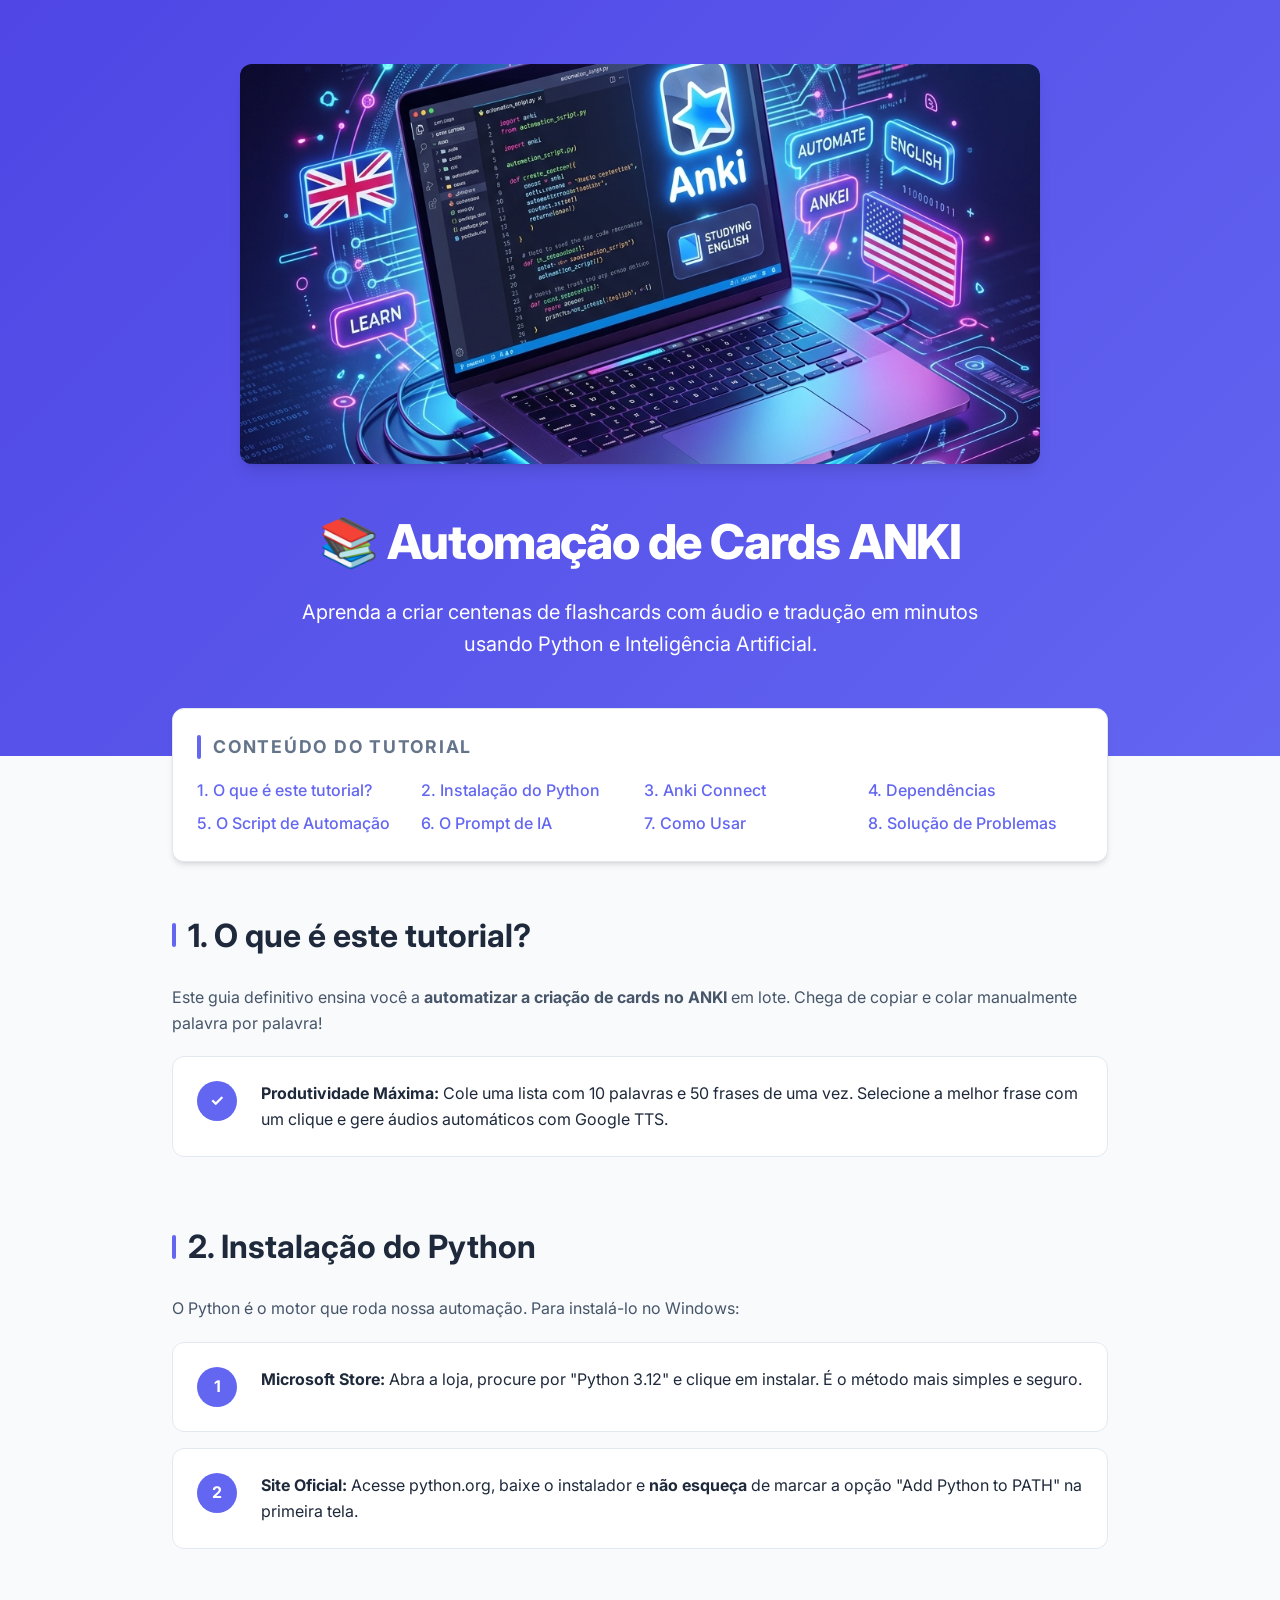
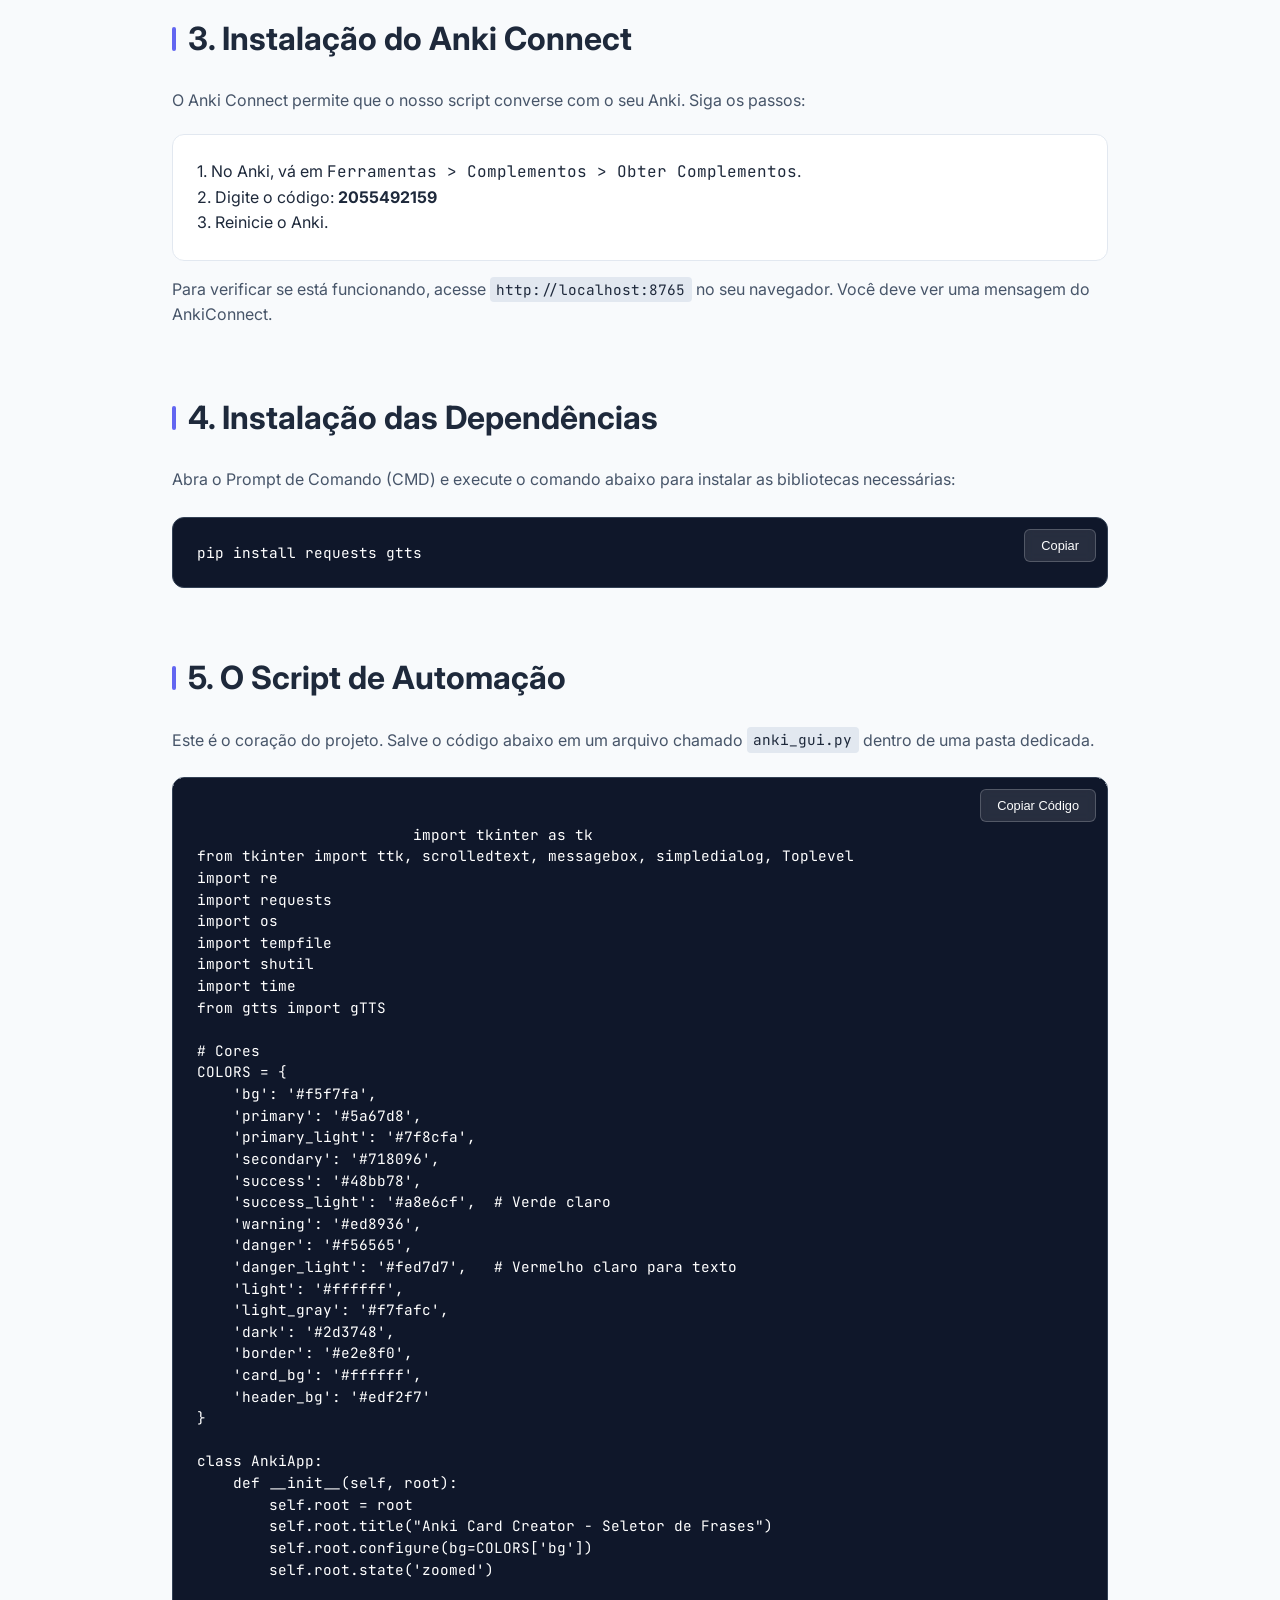
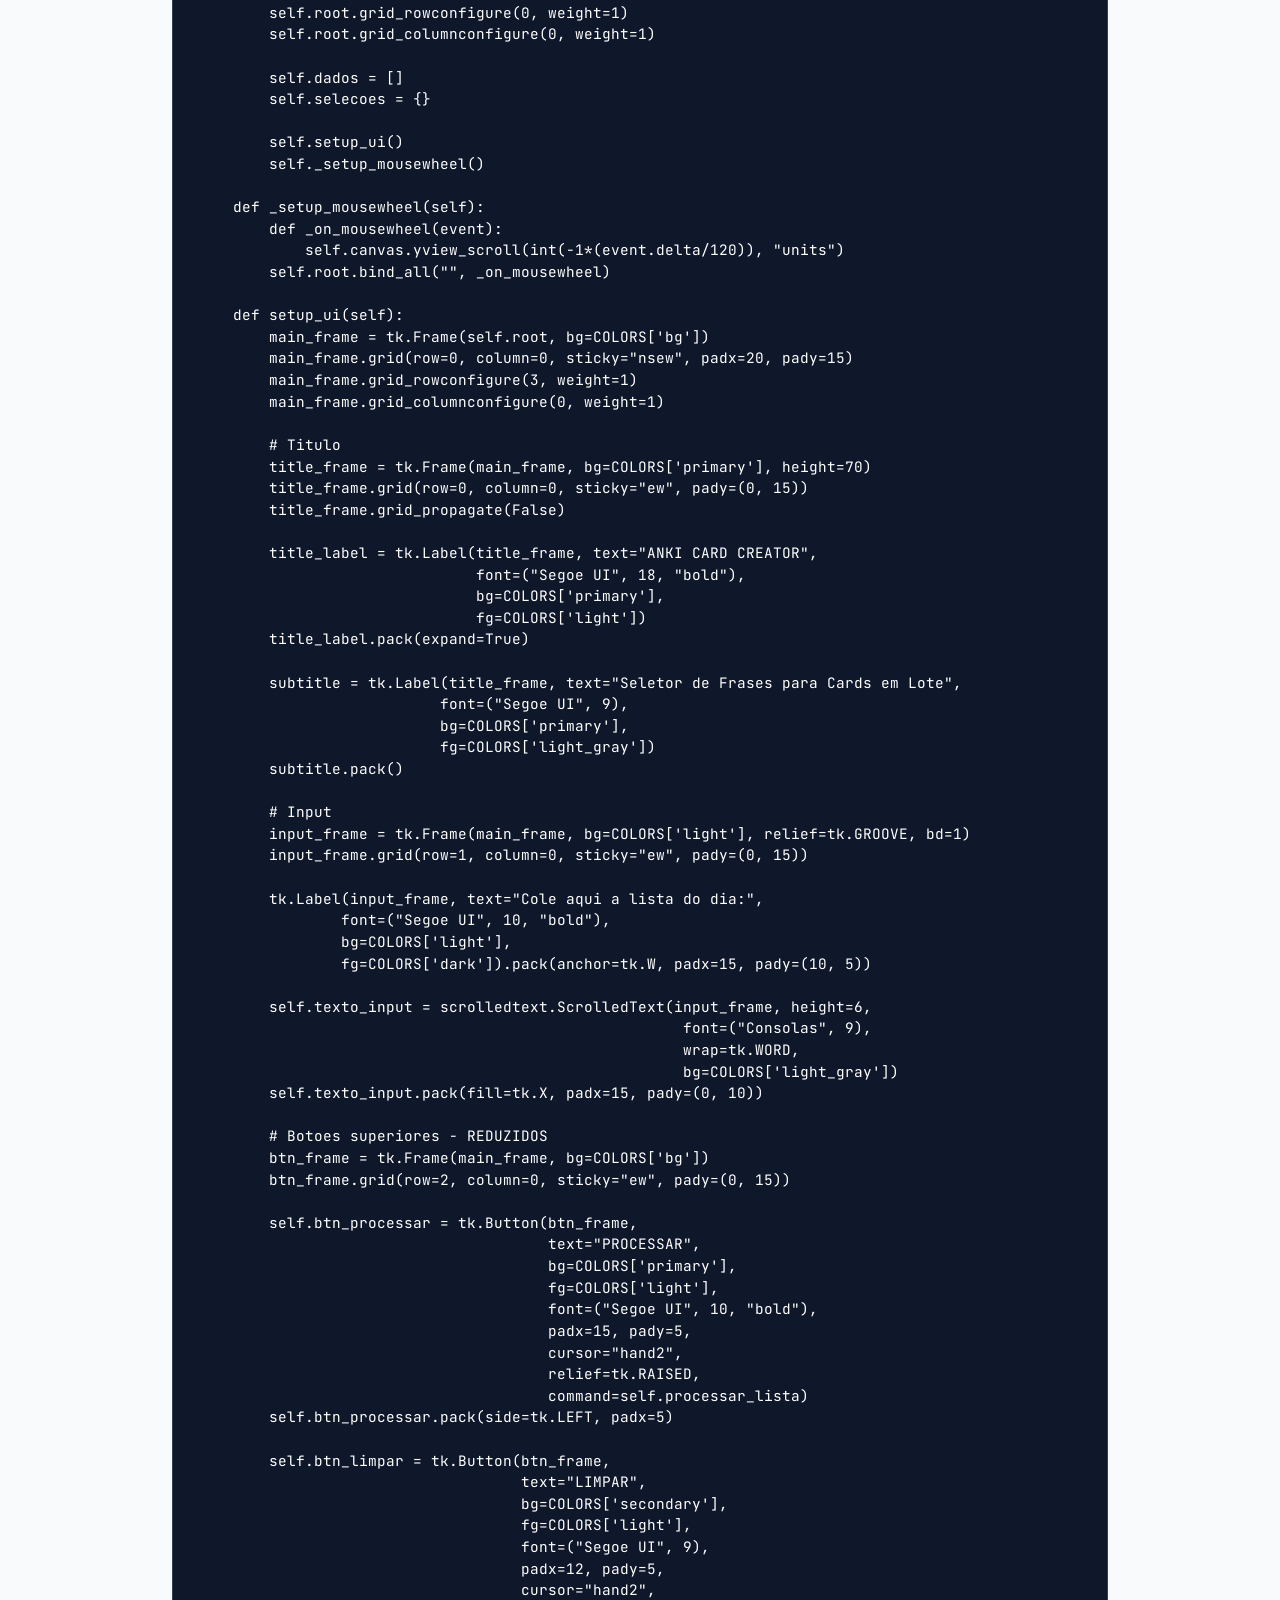
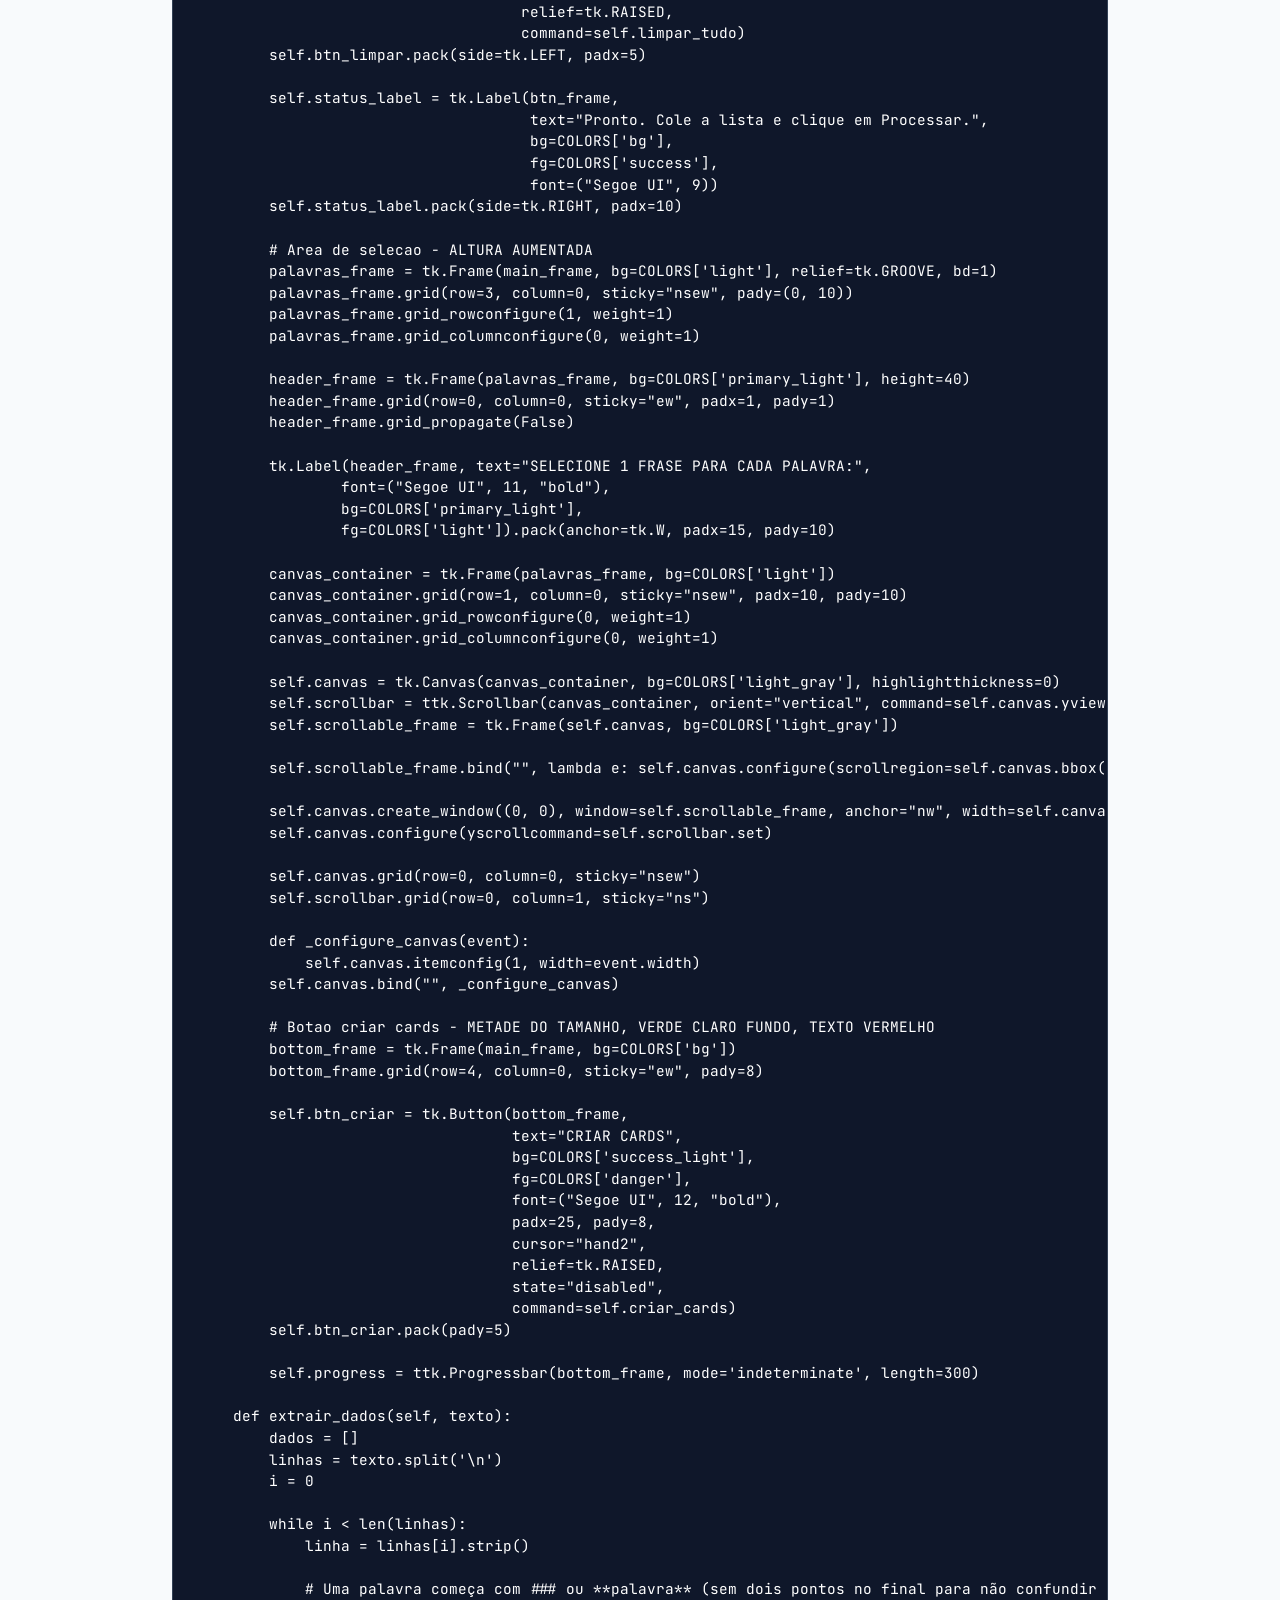
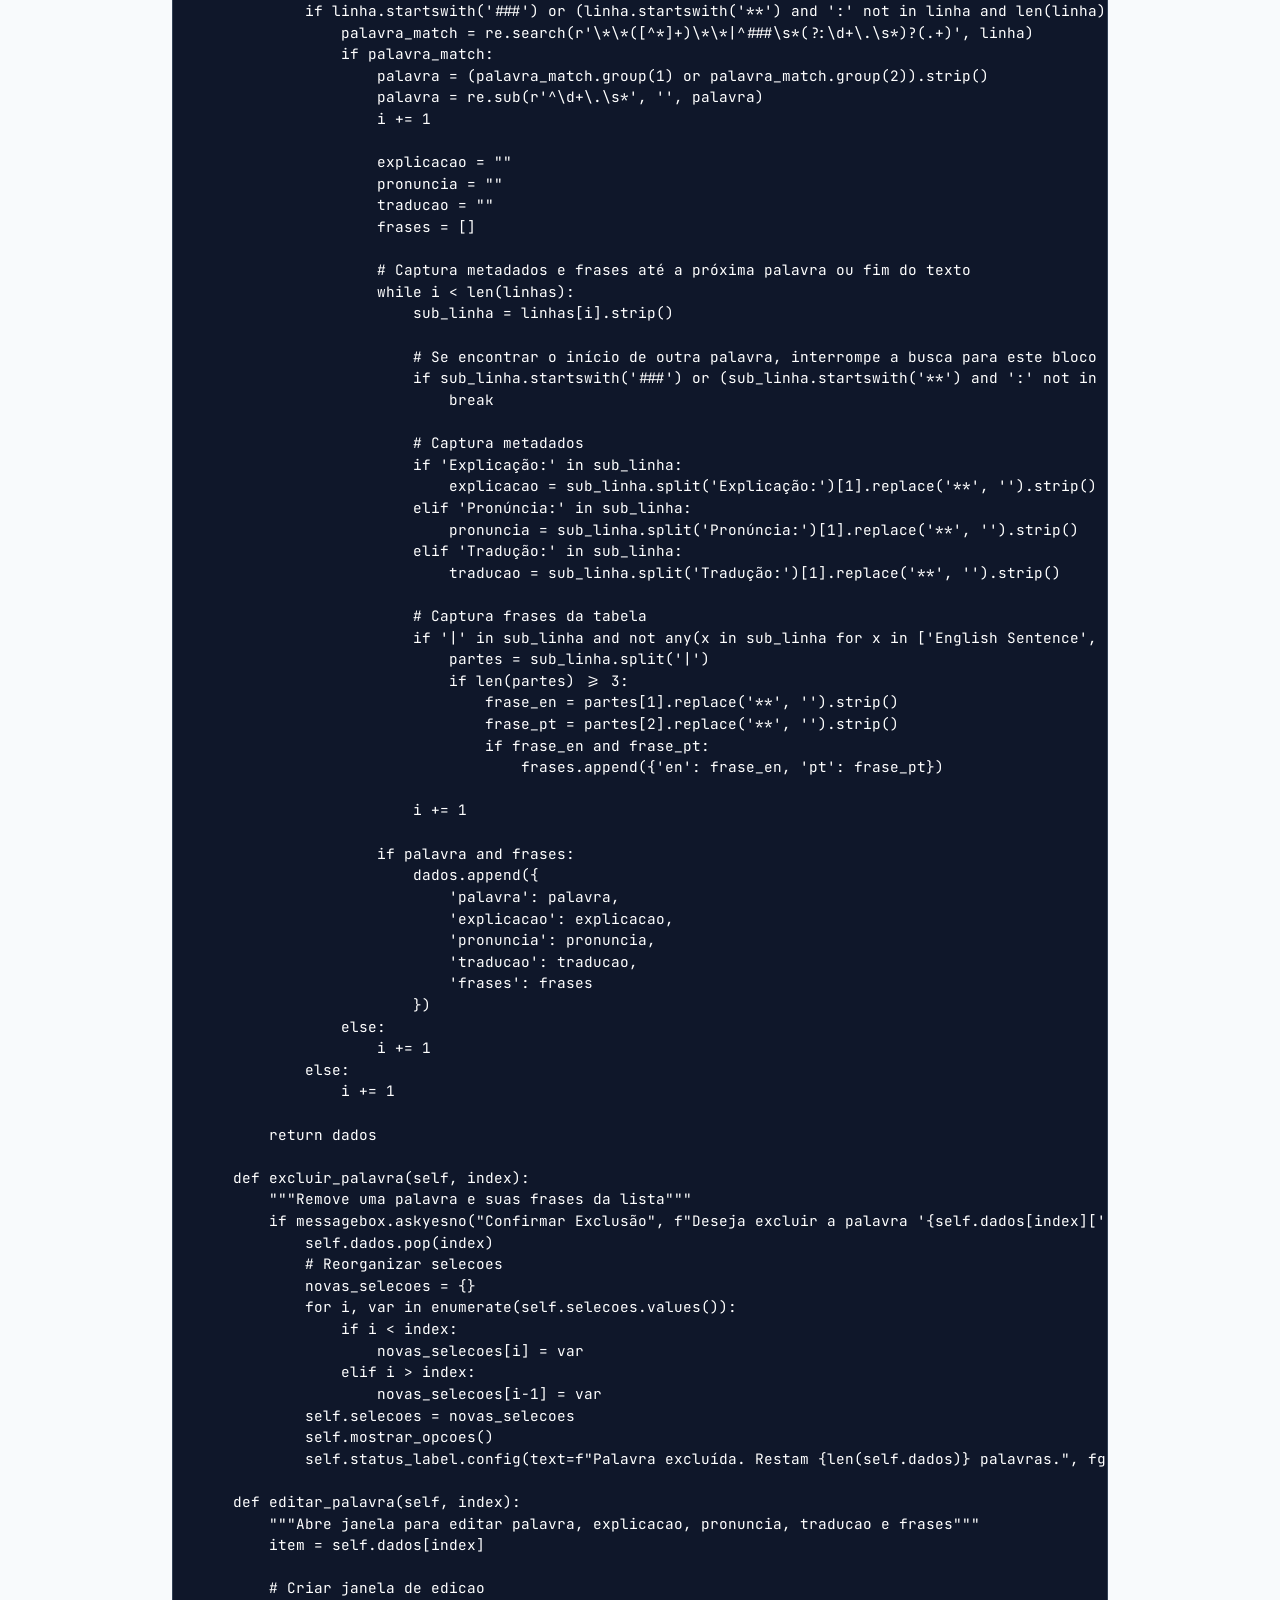
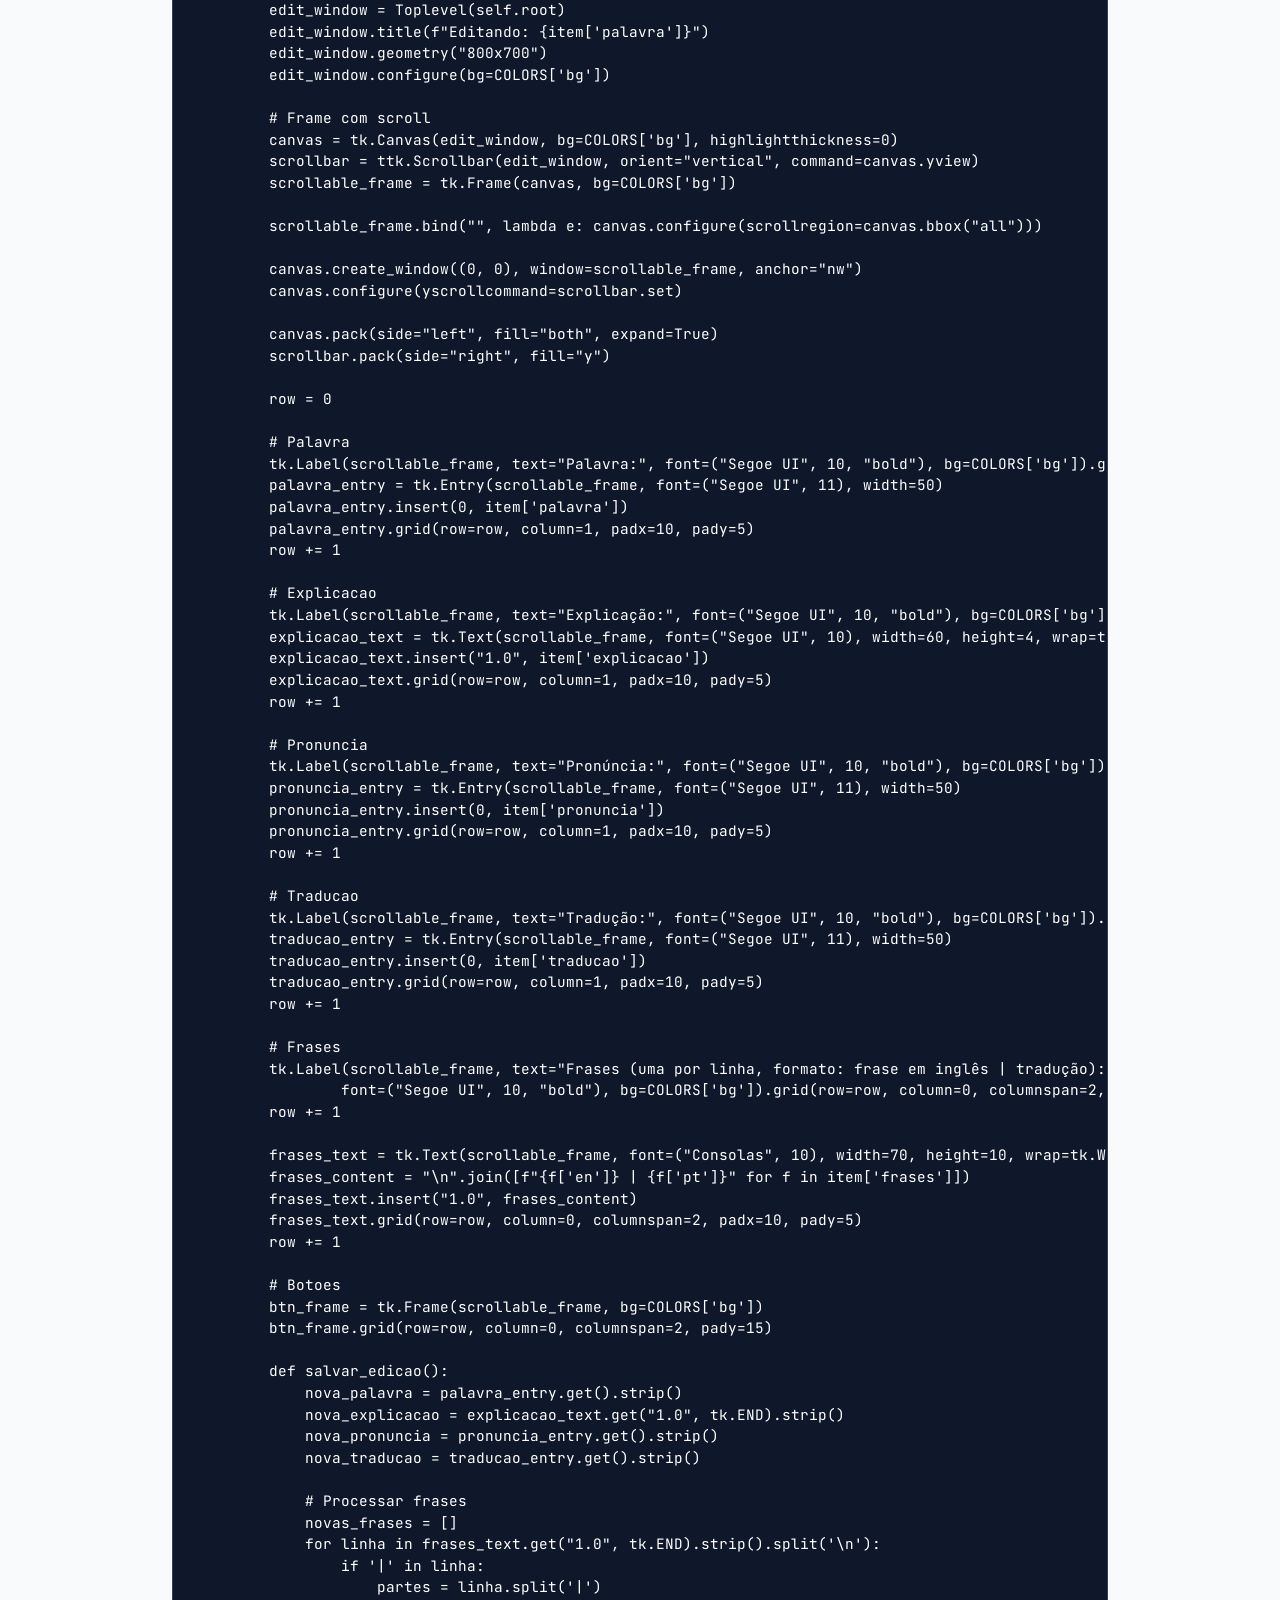
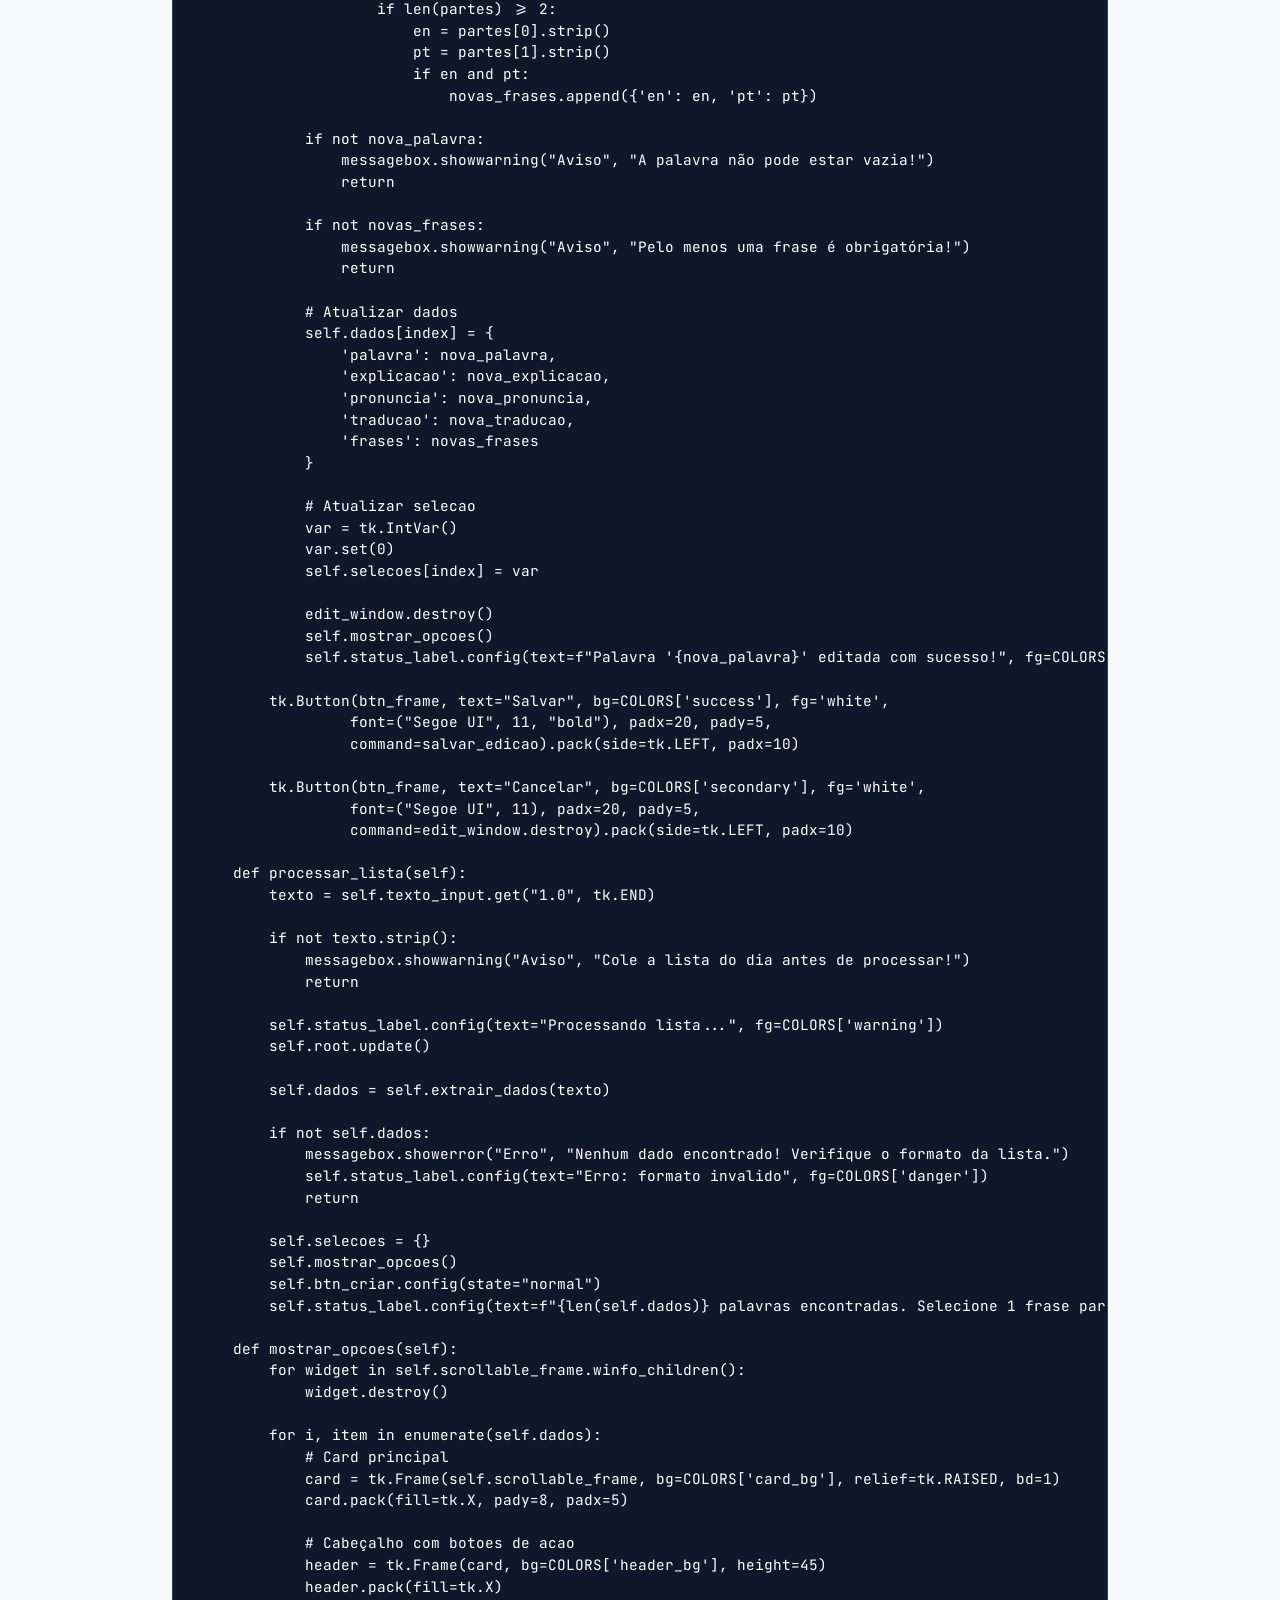
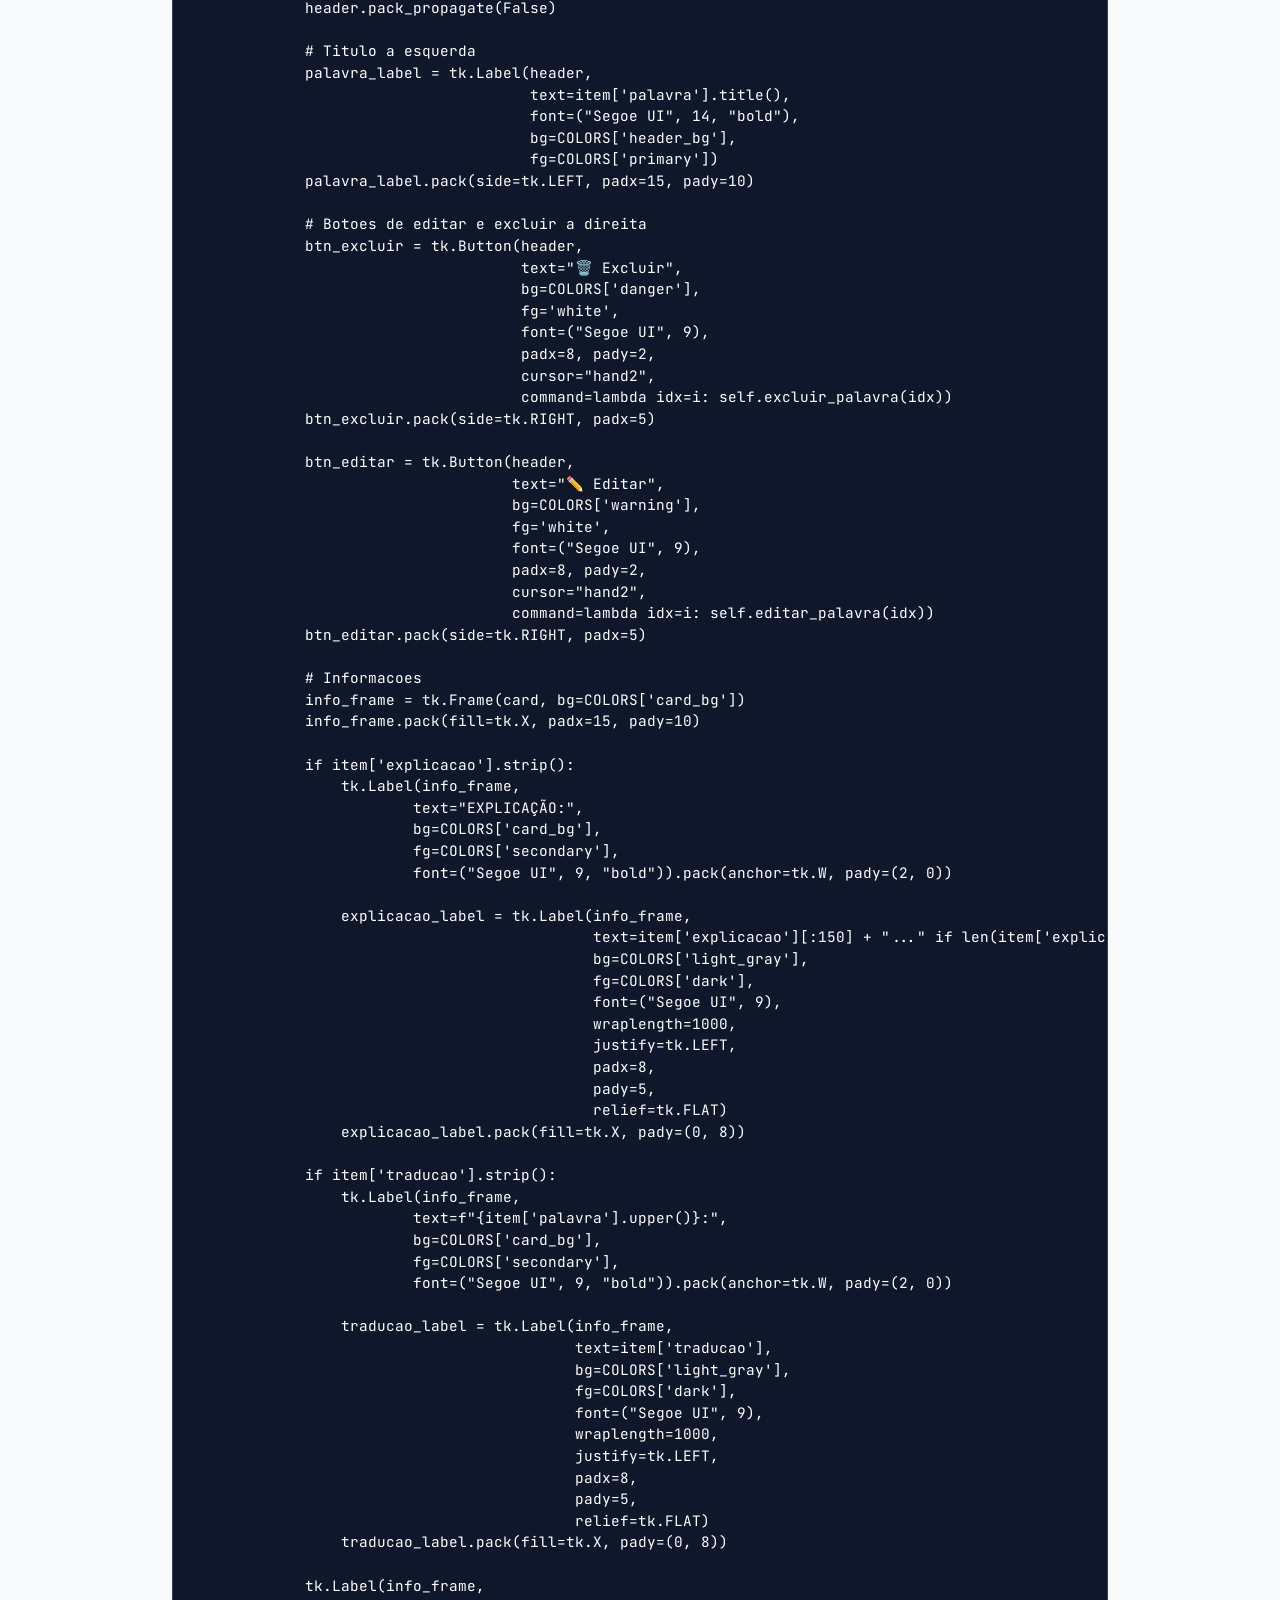
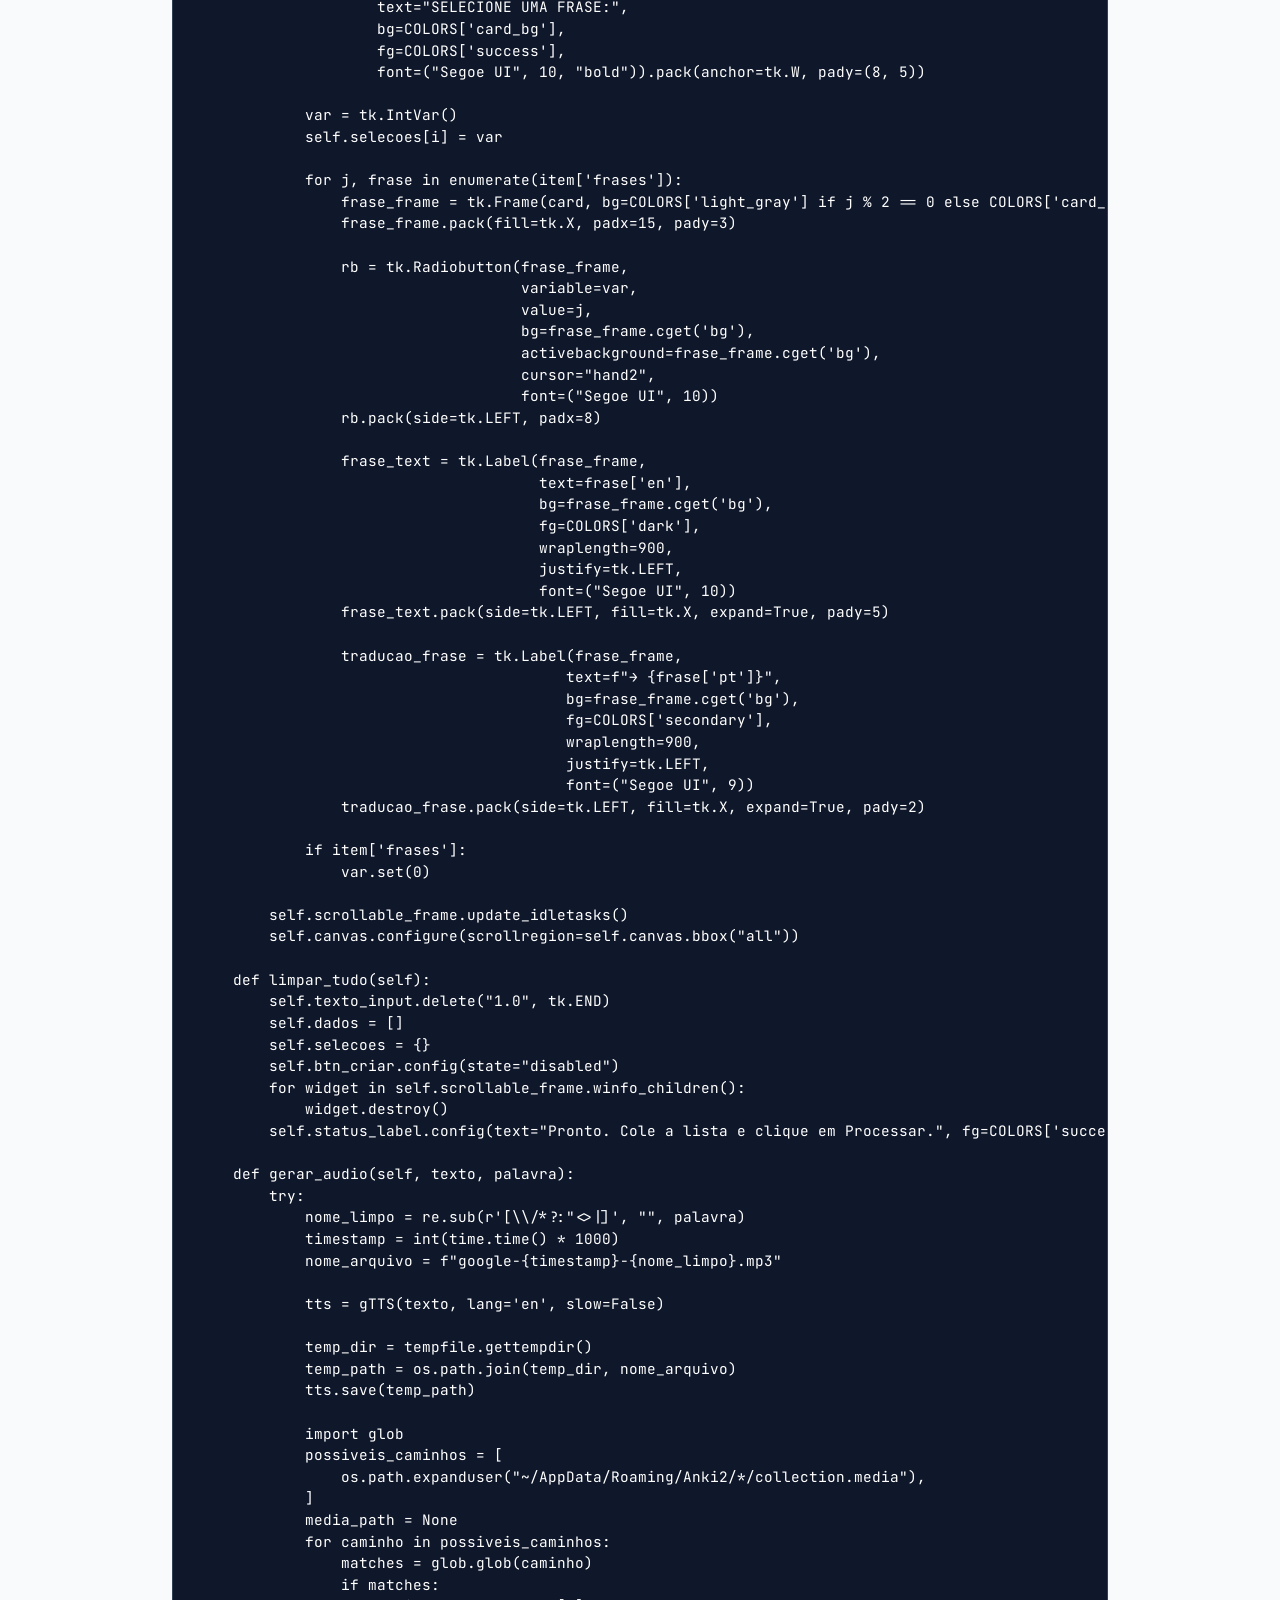
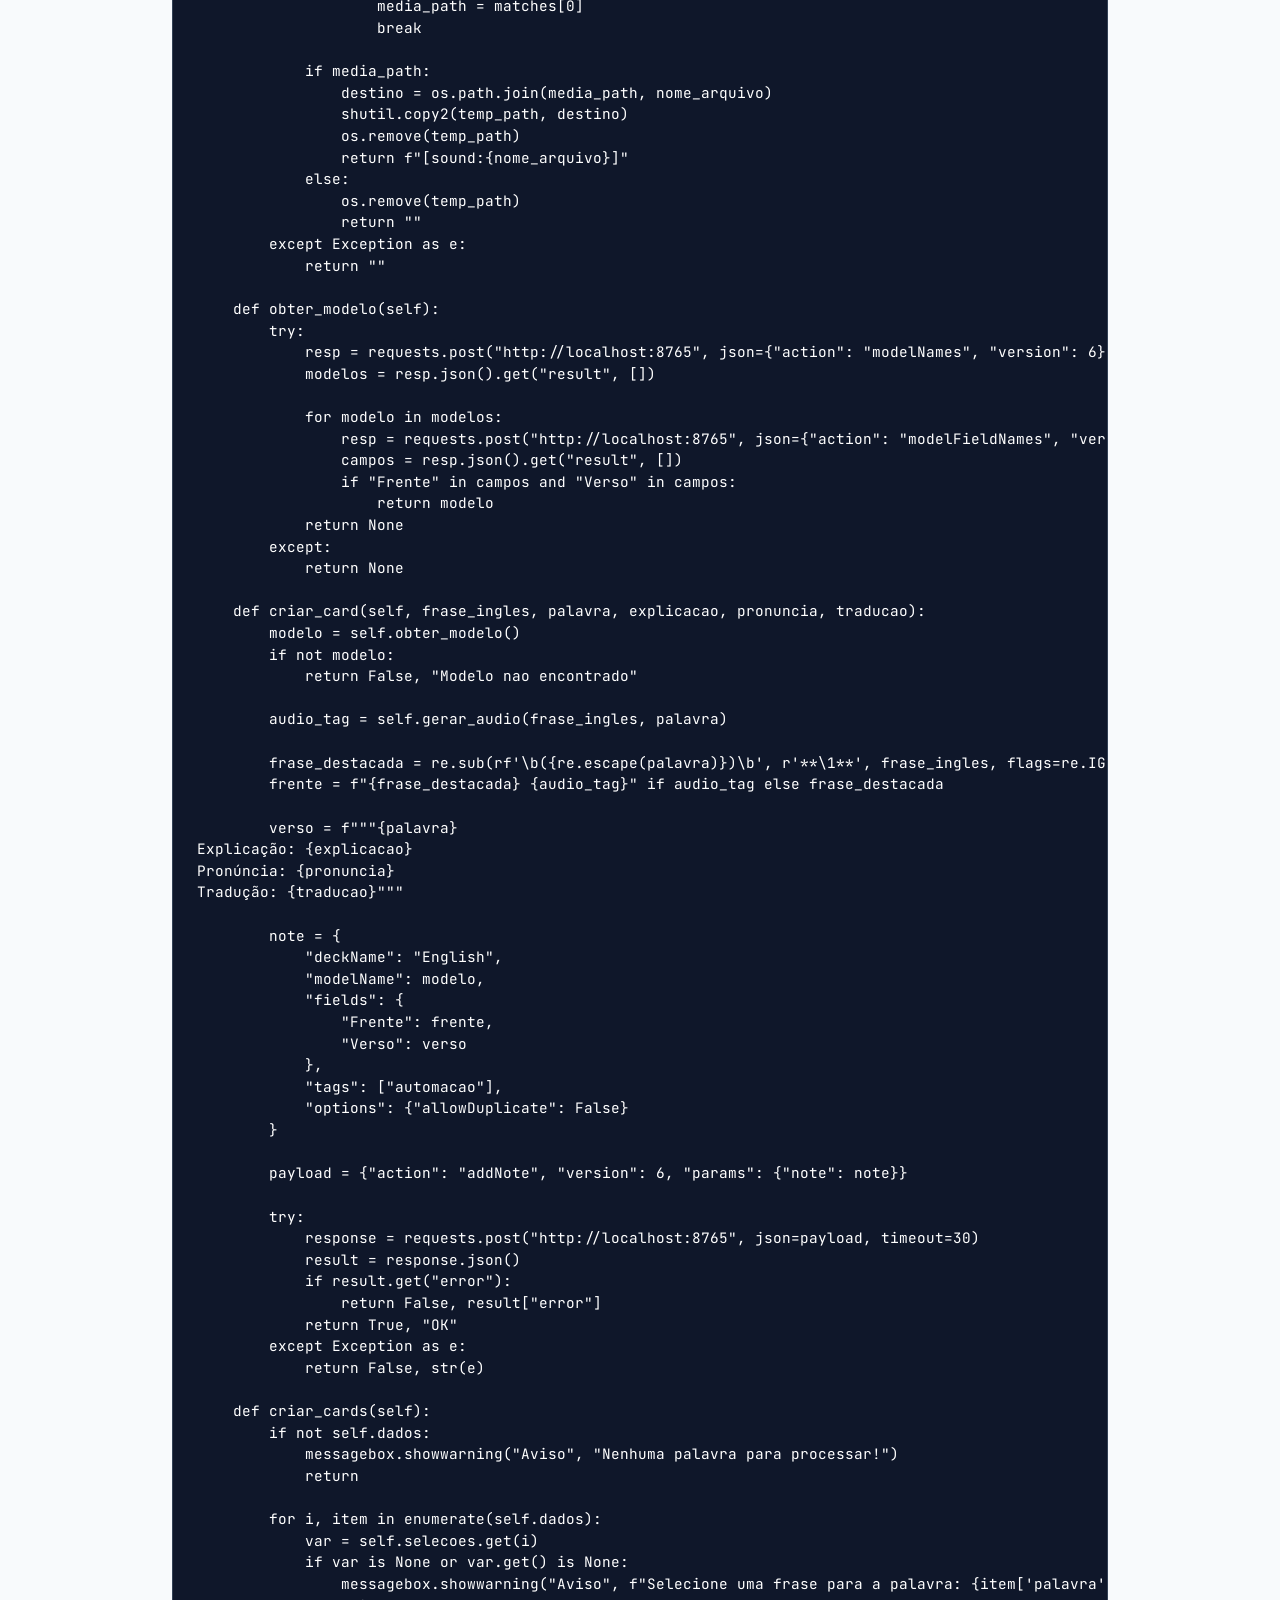
==== commit c157f019: "script correto" ====
--- a/index.html
+++ b/index.html
@@ -128,7 +128,8 @@
                     dentro de uma pasta dedicada.</p>
                 <div class="code-container">
                     <button class="copy-btn">Copiar Código</button>
-                    <pre><code>import tkinter as tk
+                    <pre><code>
+                        import tkinter as tk
 from tkinter import ttk, scrolledtext, messagebox, simpledialog, Toplevel
 import re
 import requests
@@ -821,7 +822,9 @@
     root.mainloop()
 
 if __name__ == "__main__":
-    main()</code></div>
+    main()
+                    </code>
+                </div>
             </section>
 
             <section id="uso">
@@ -886,4 +889,4 @@
     <script src="script.js"></script>
 </body>
 
-</html>+</html>
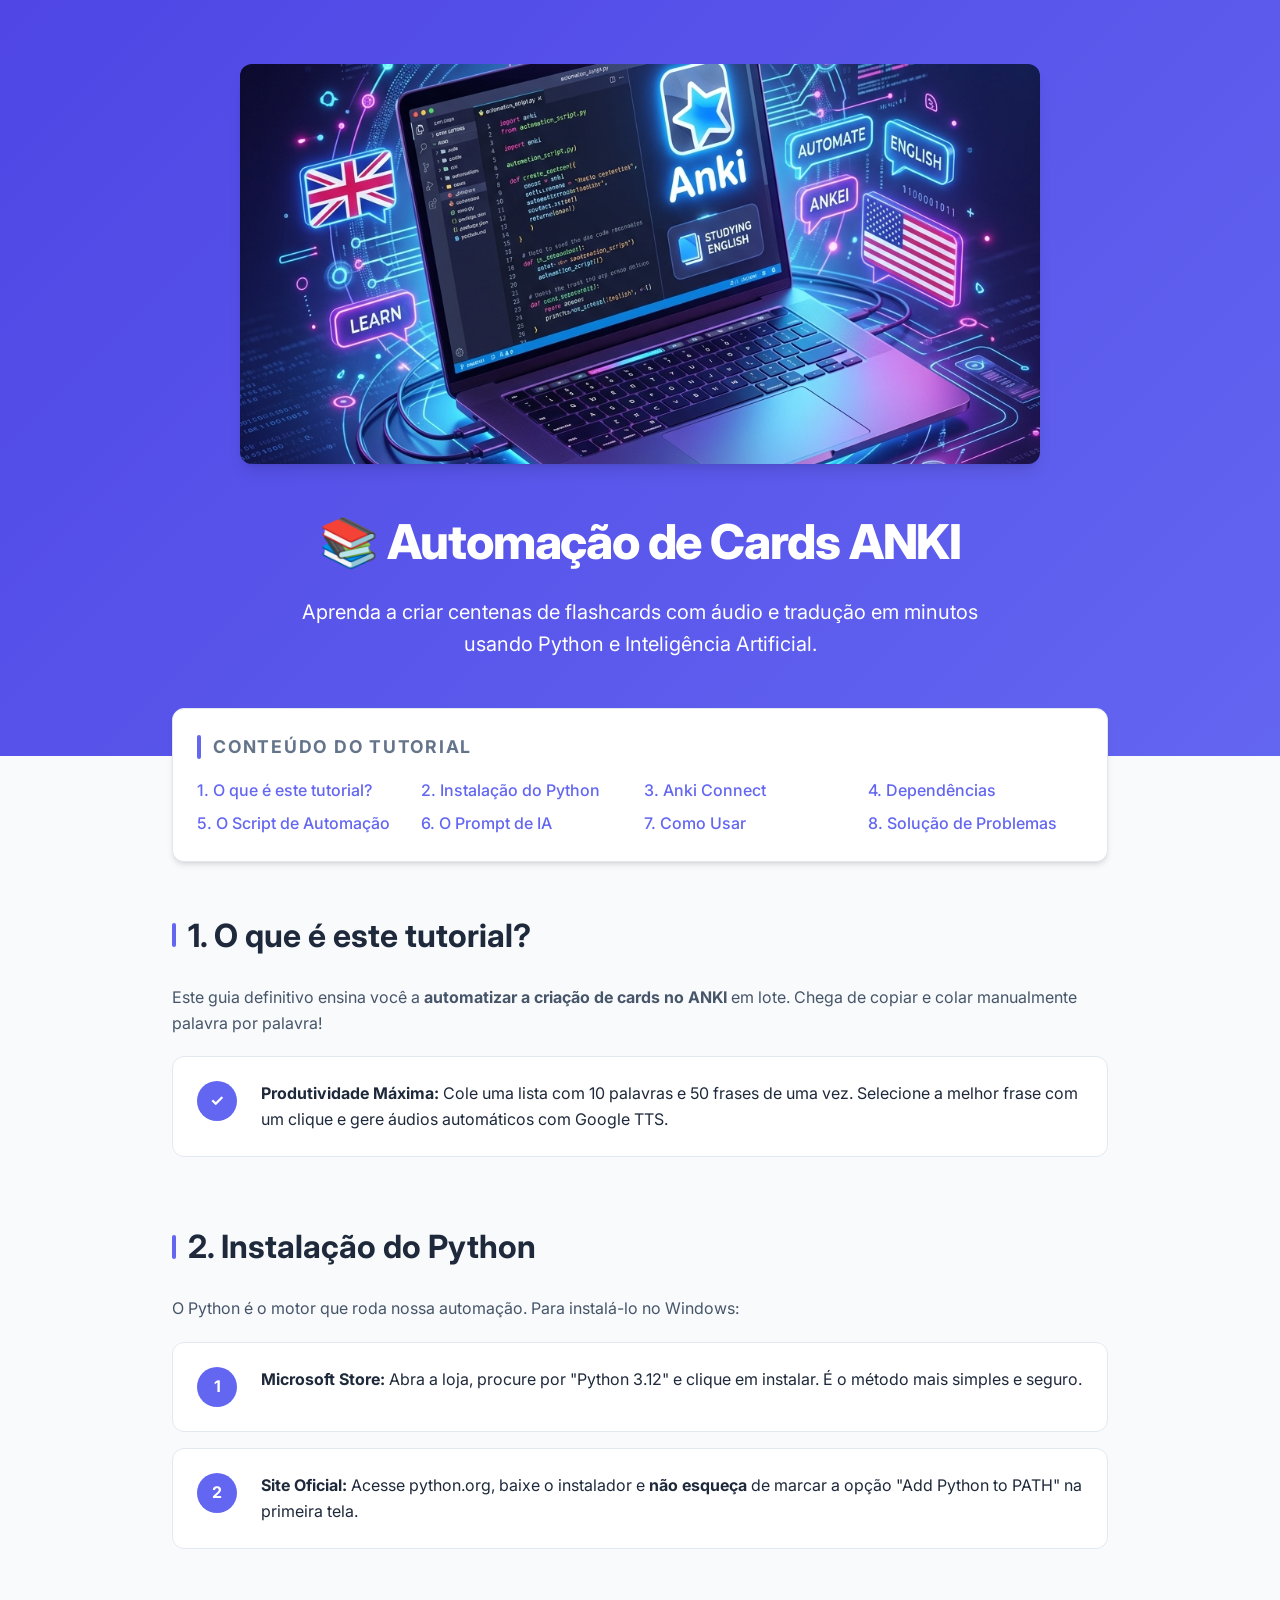
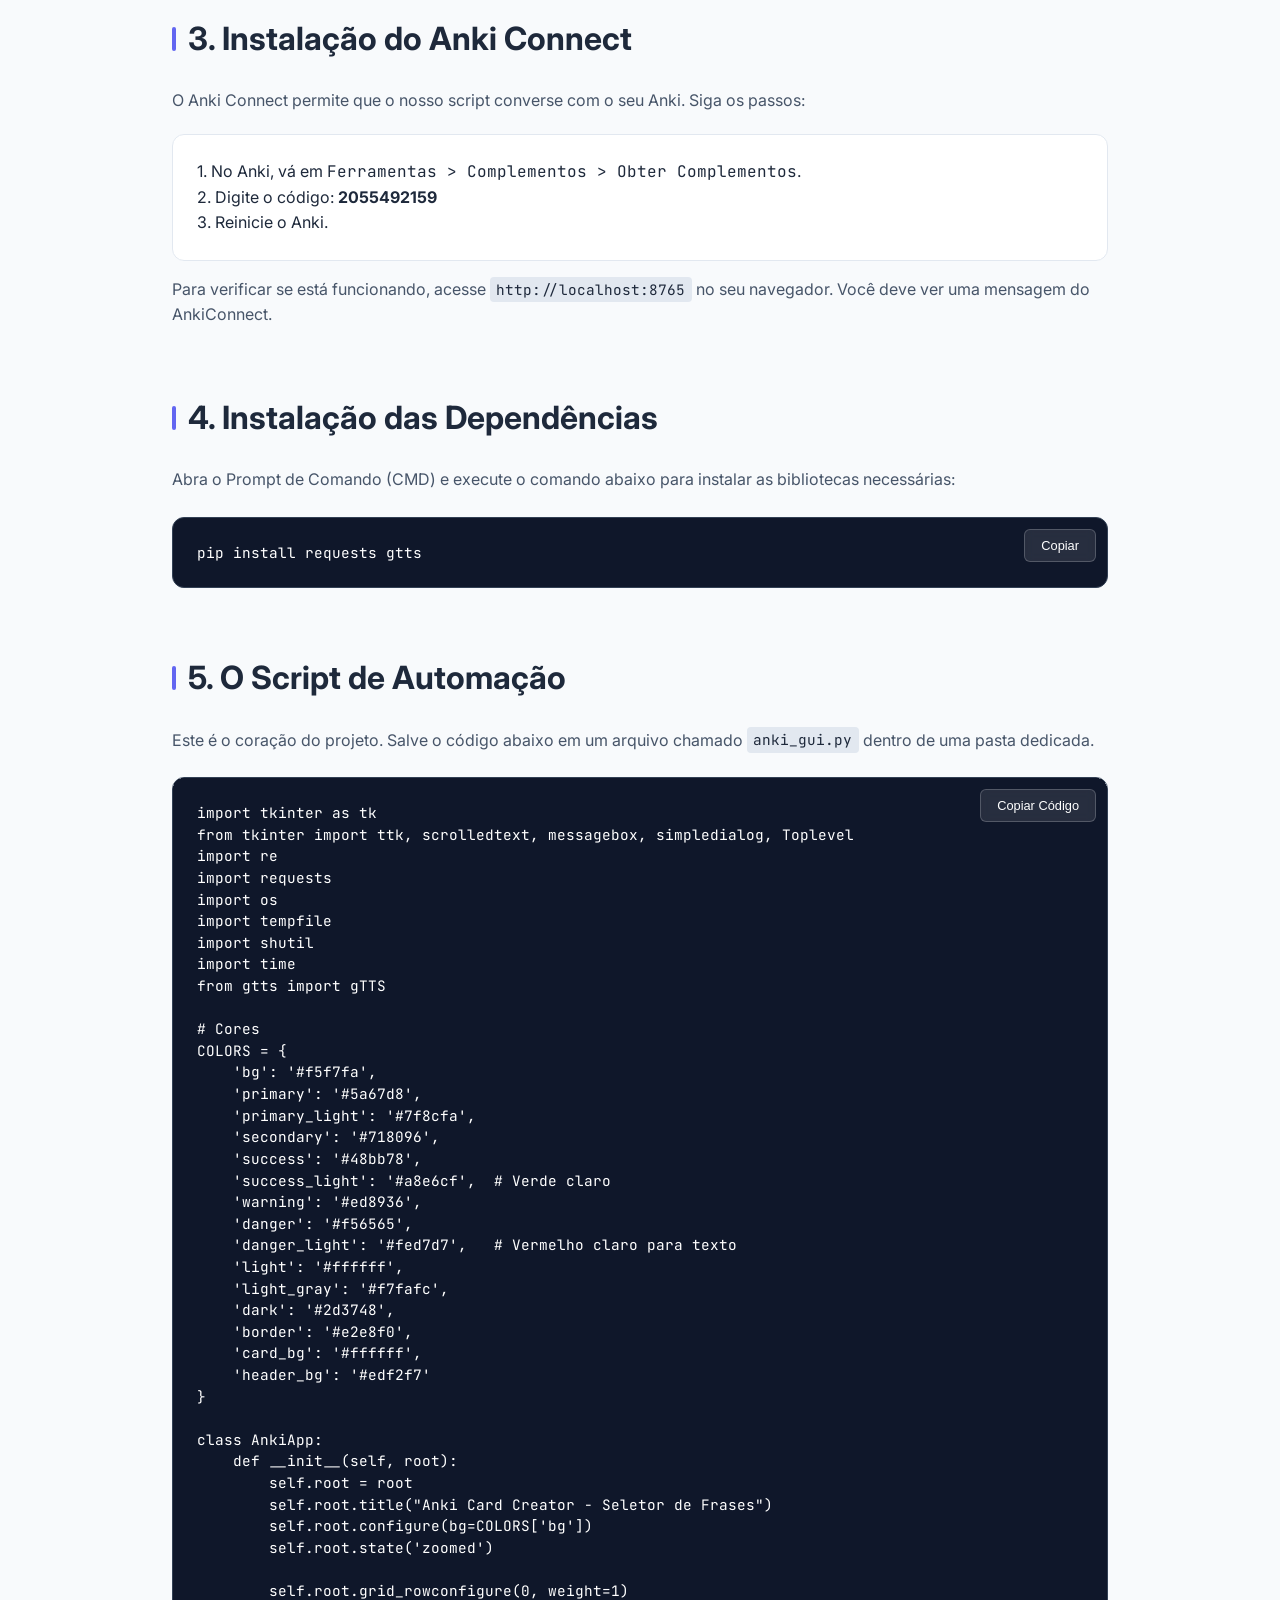
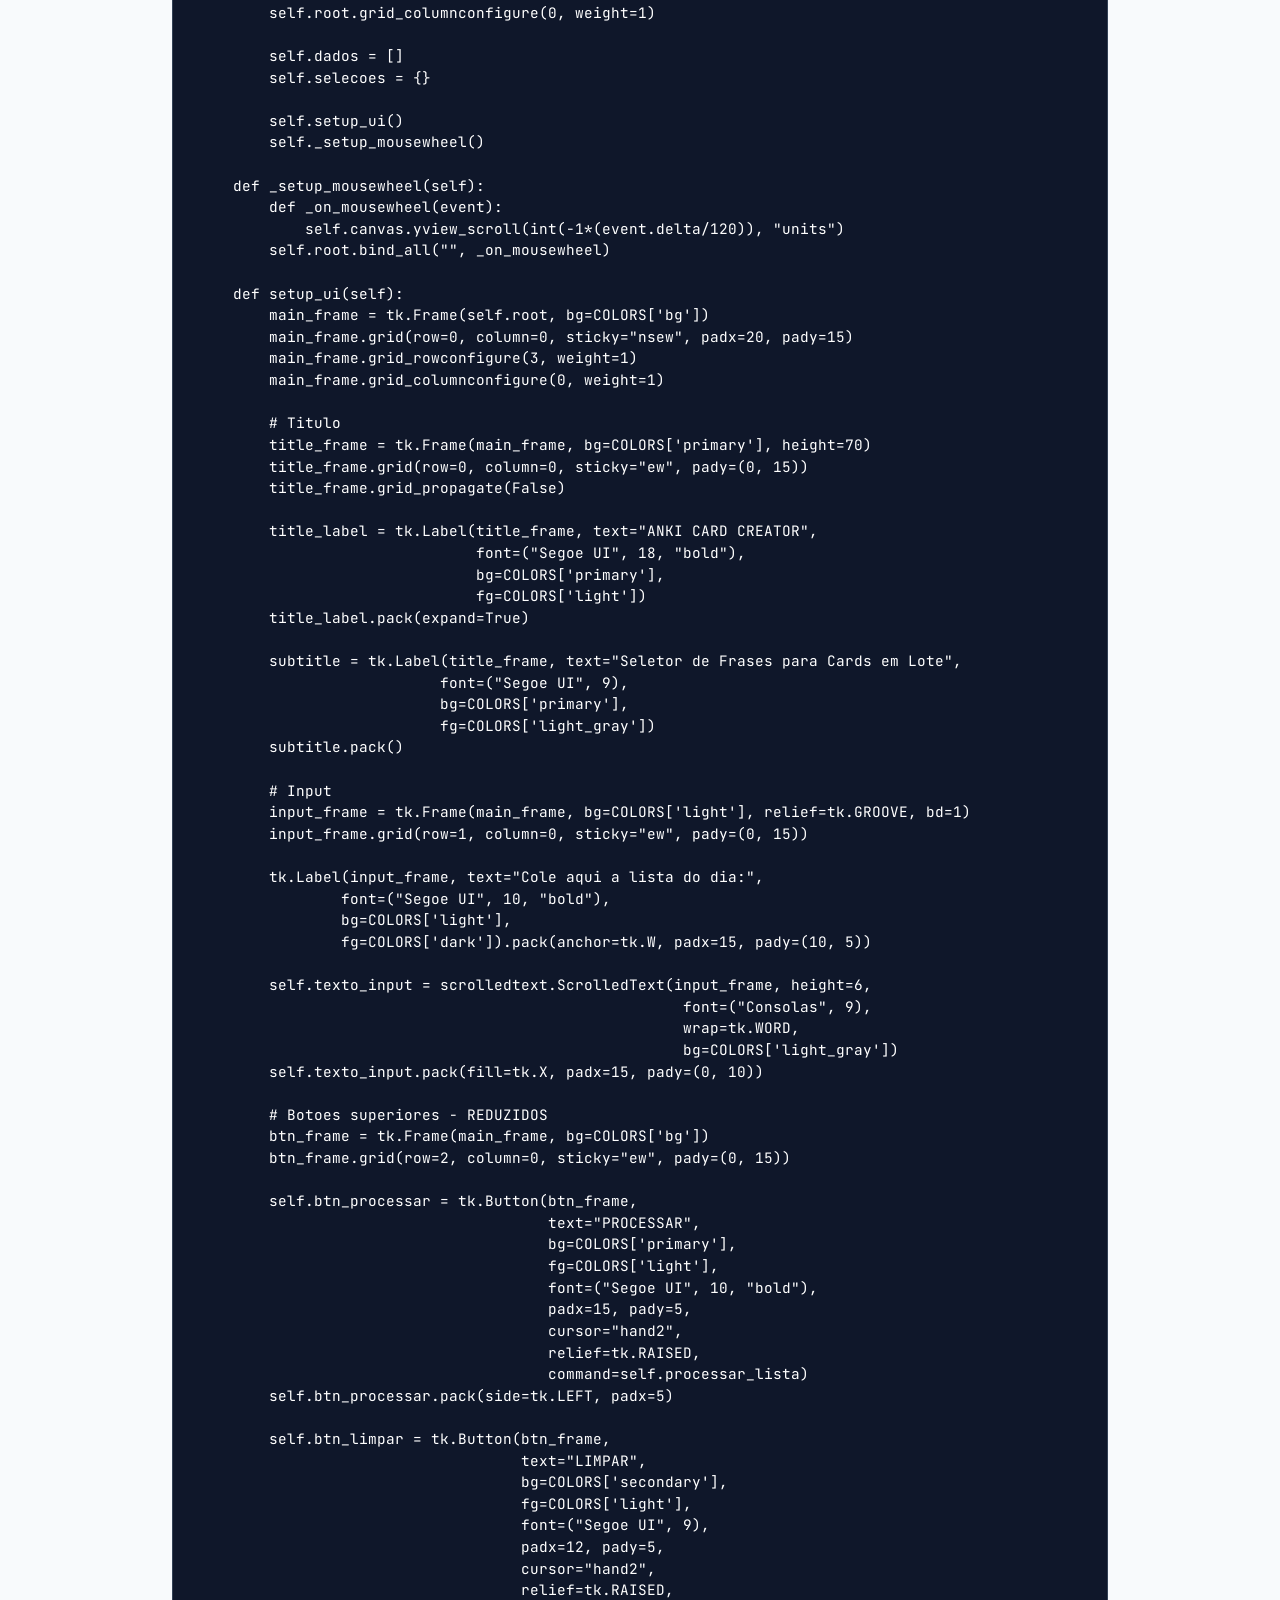
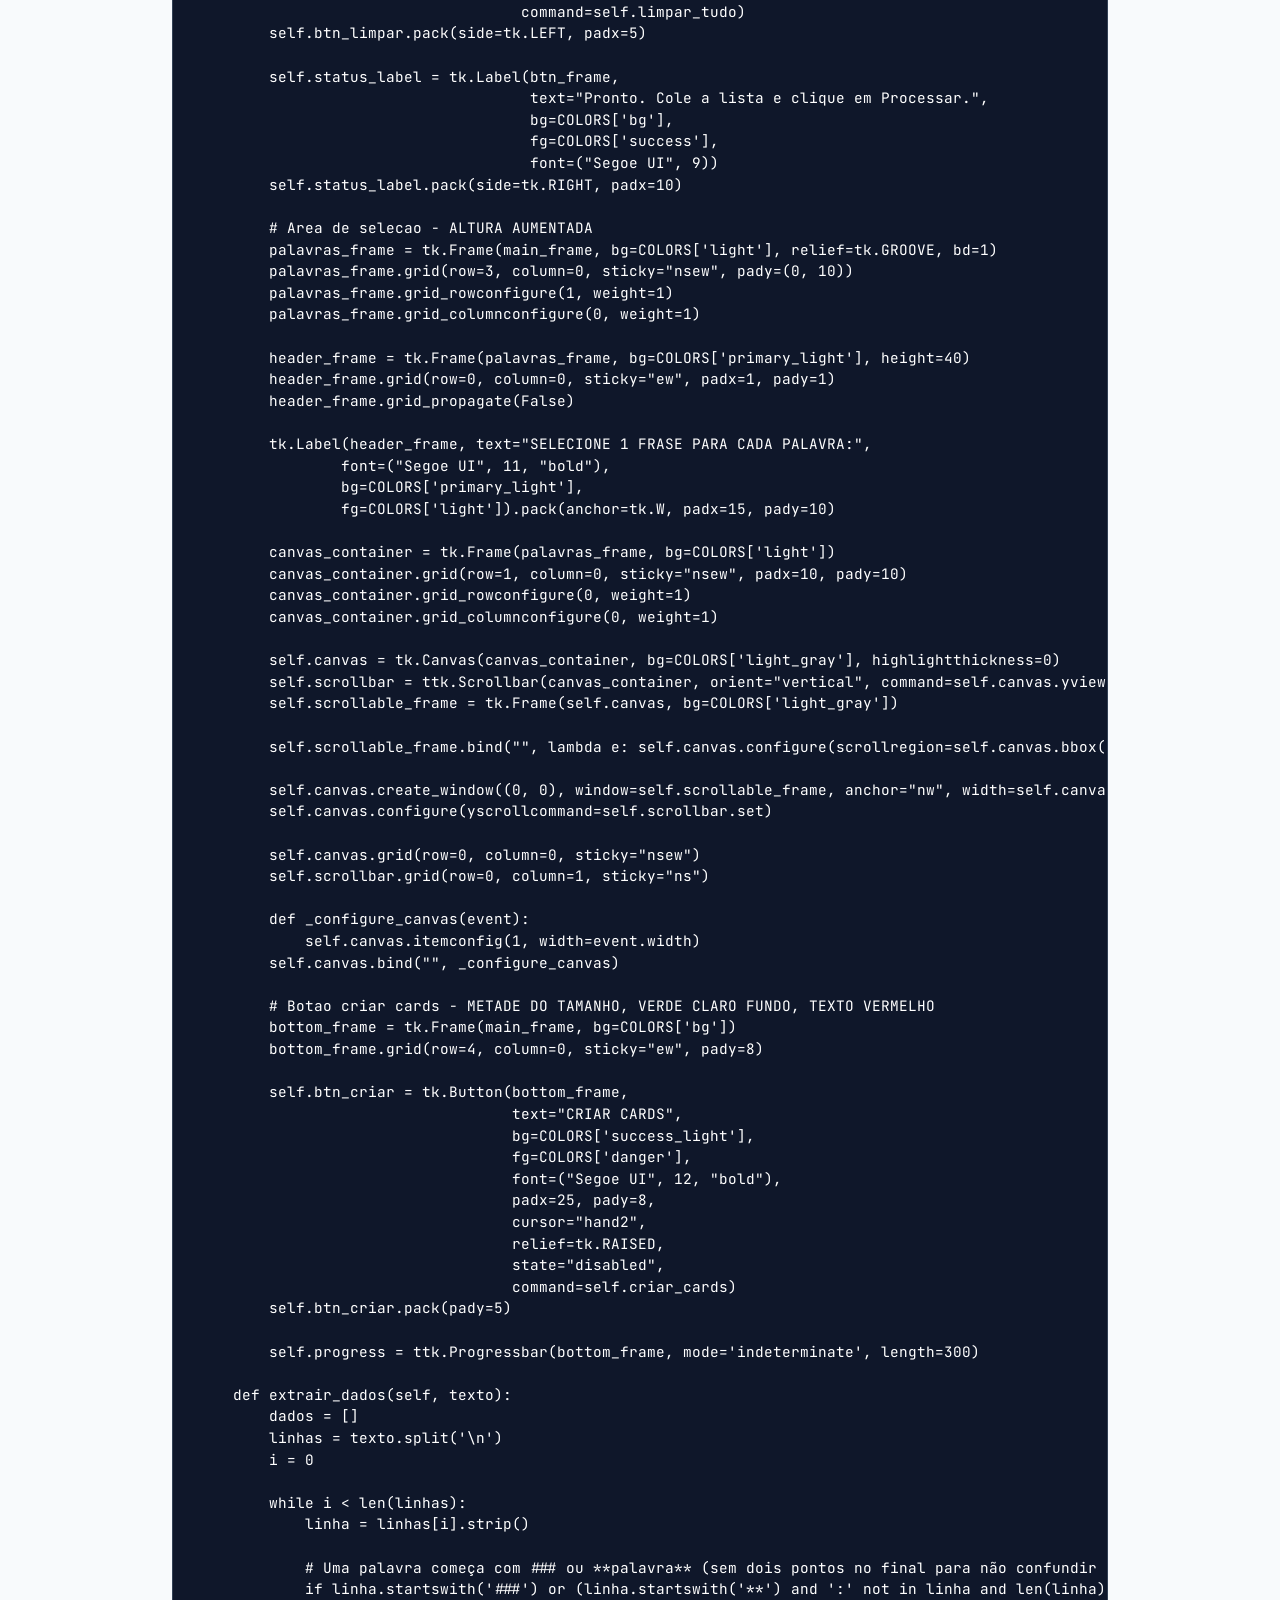
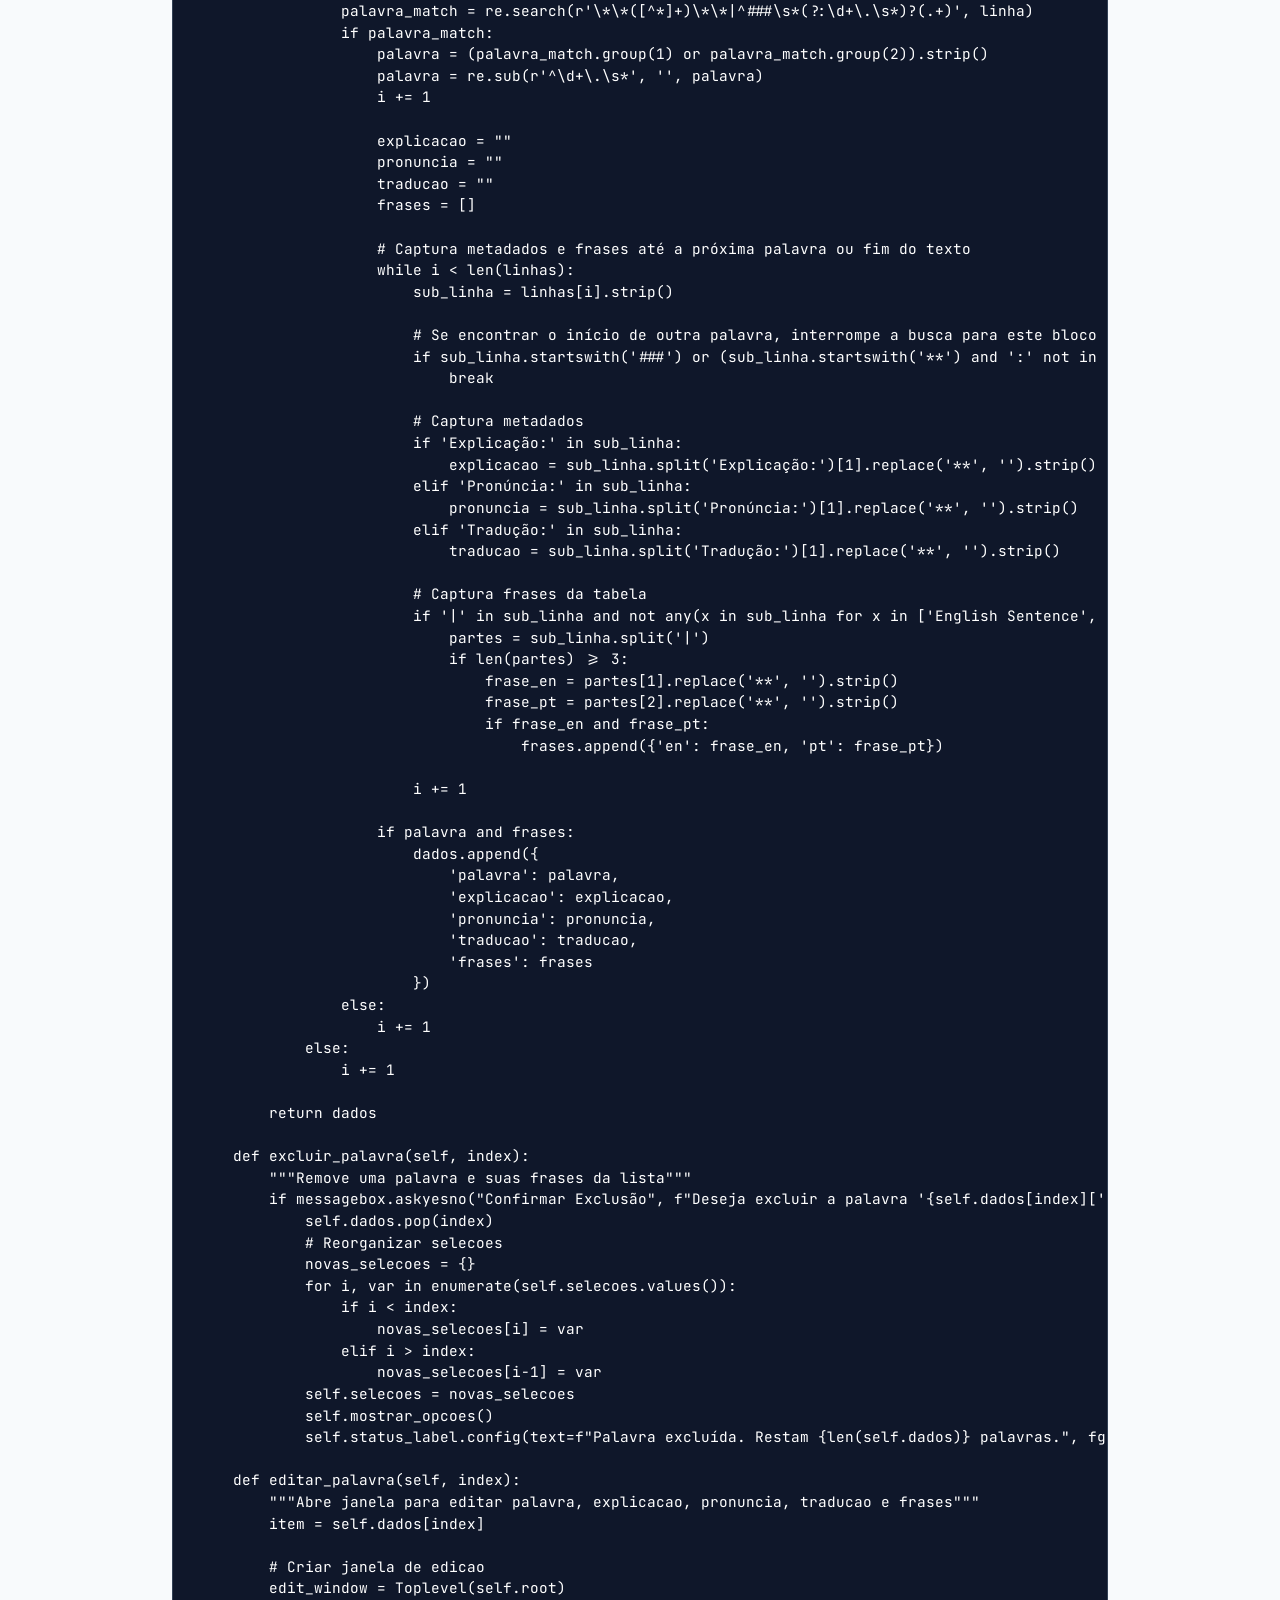
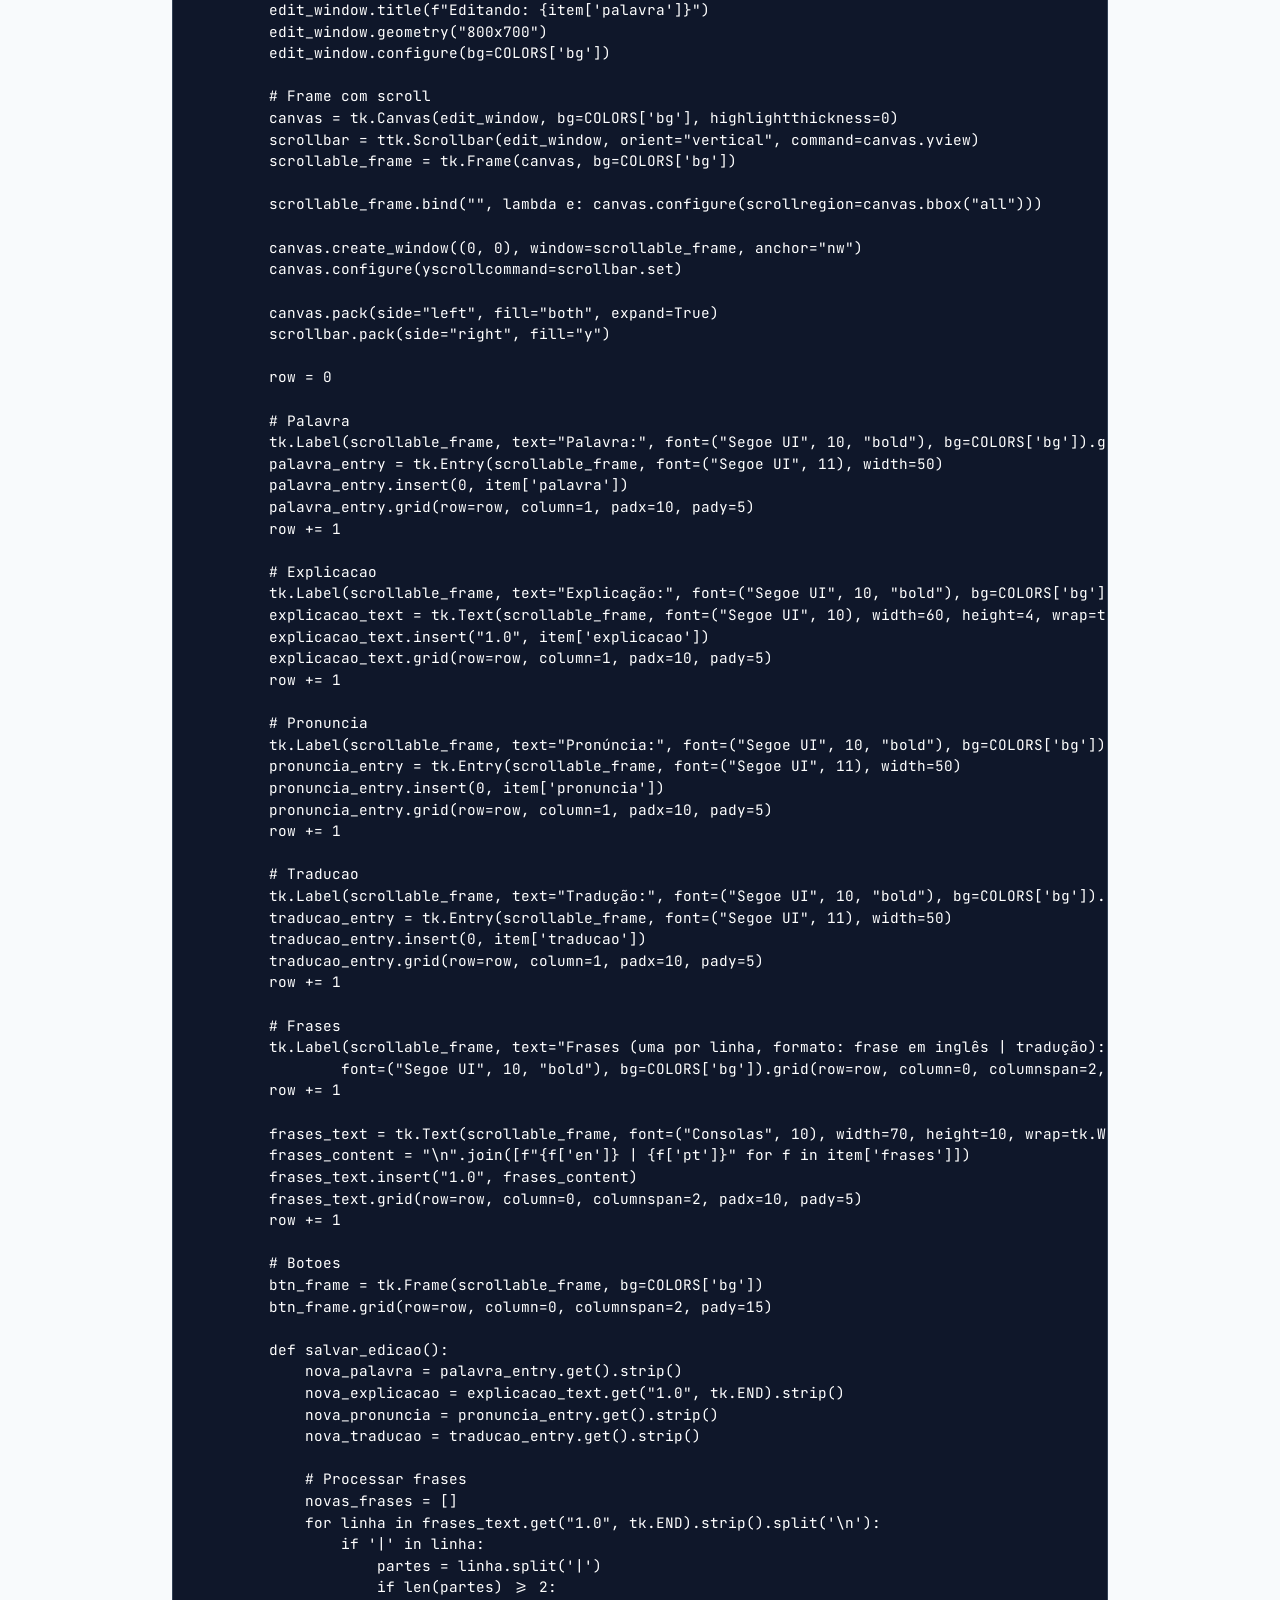
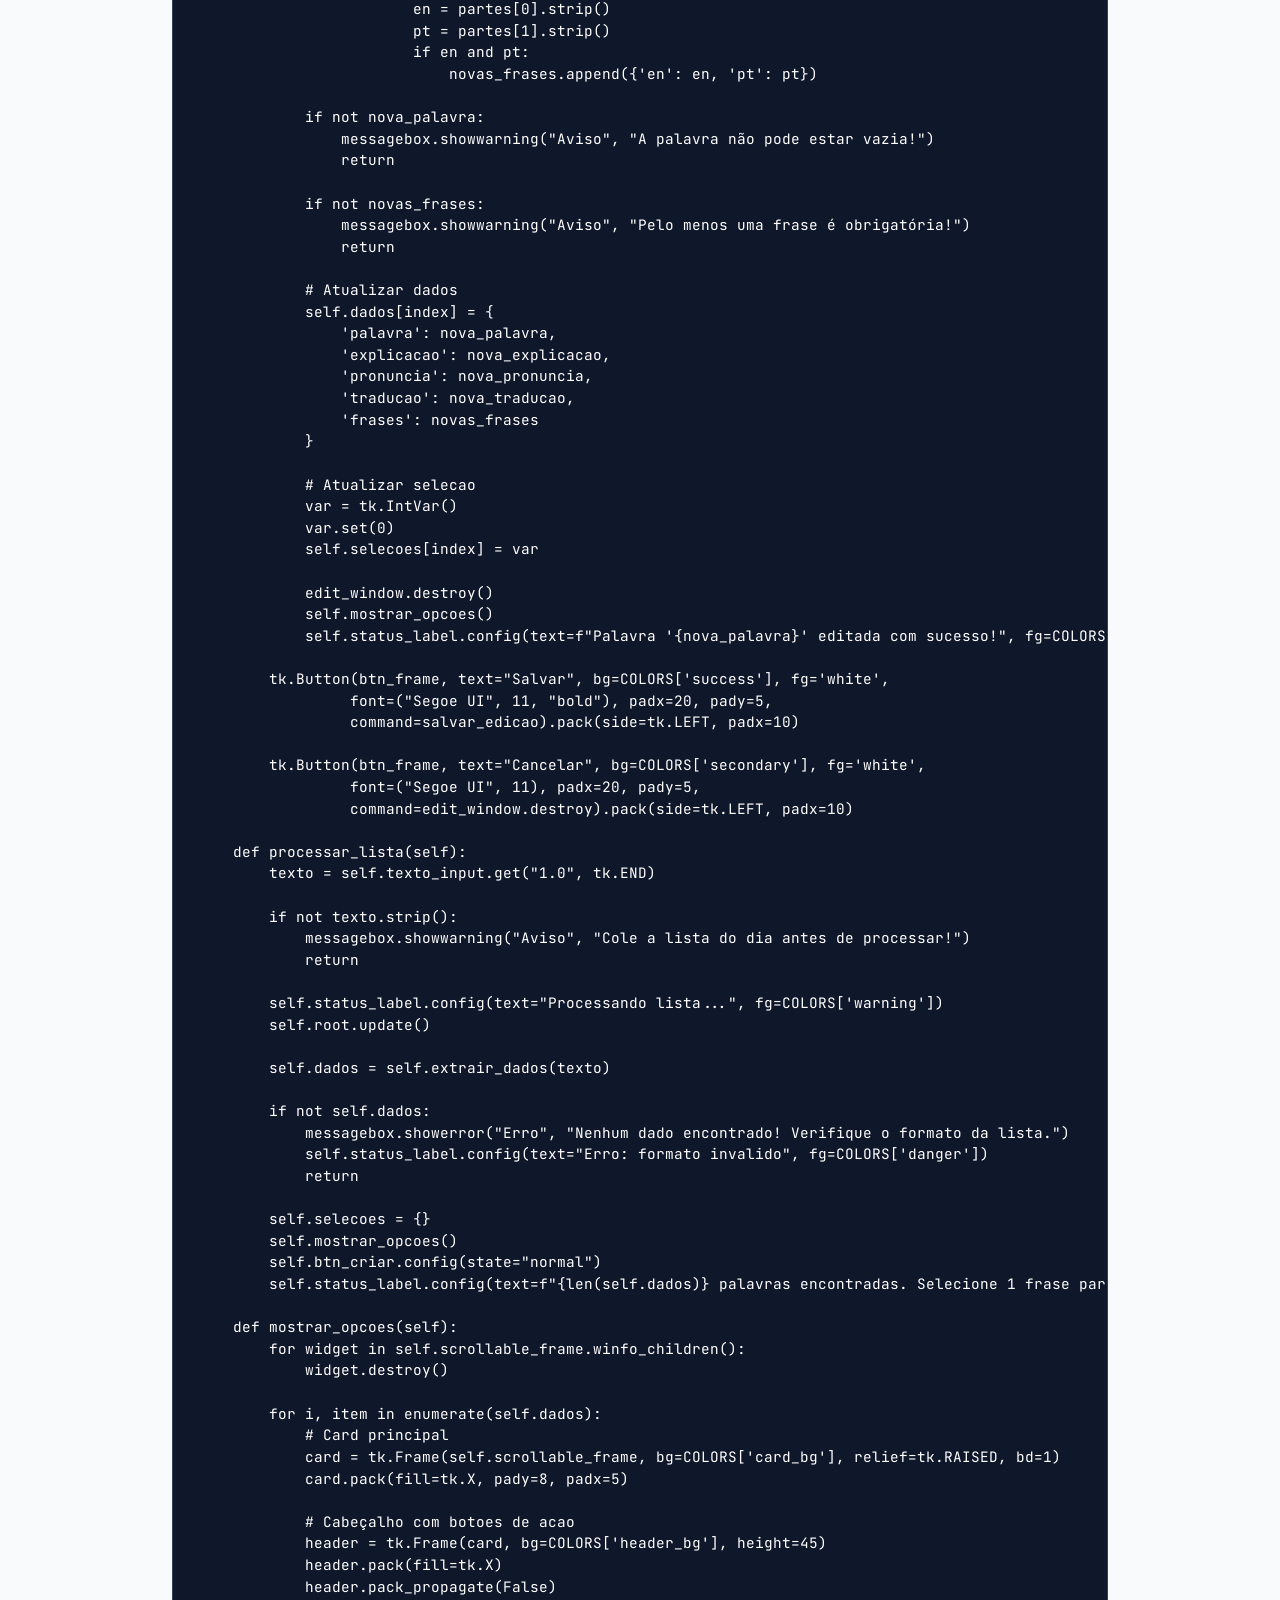
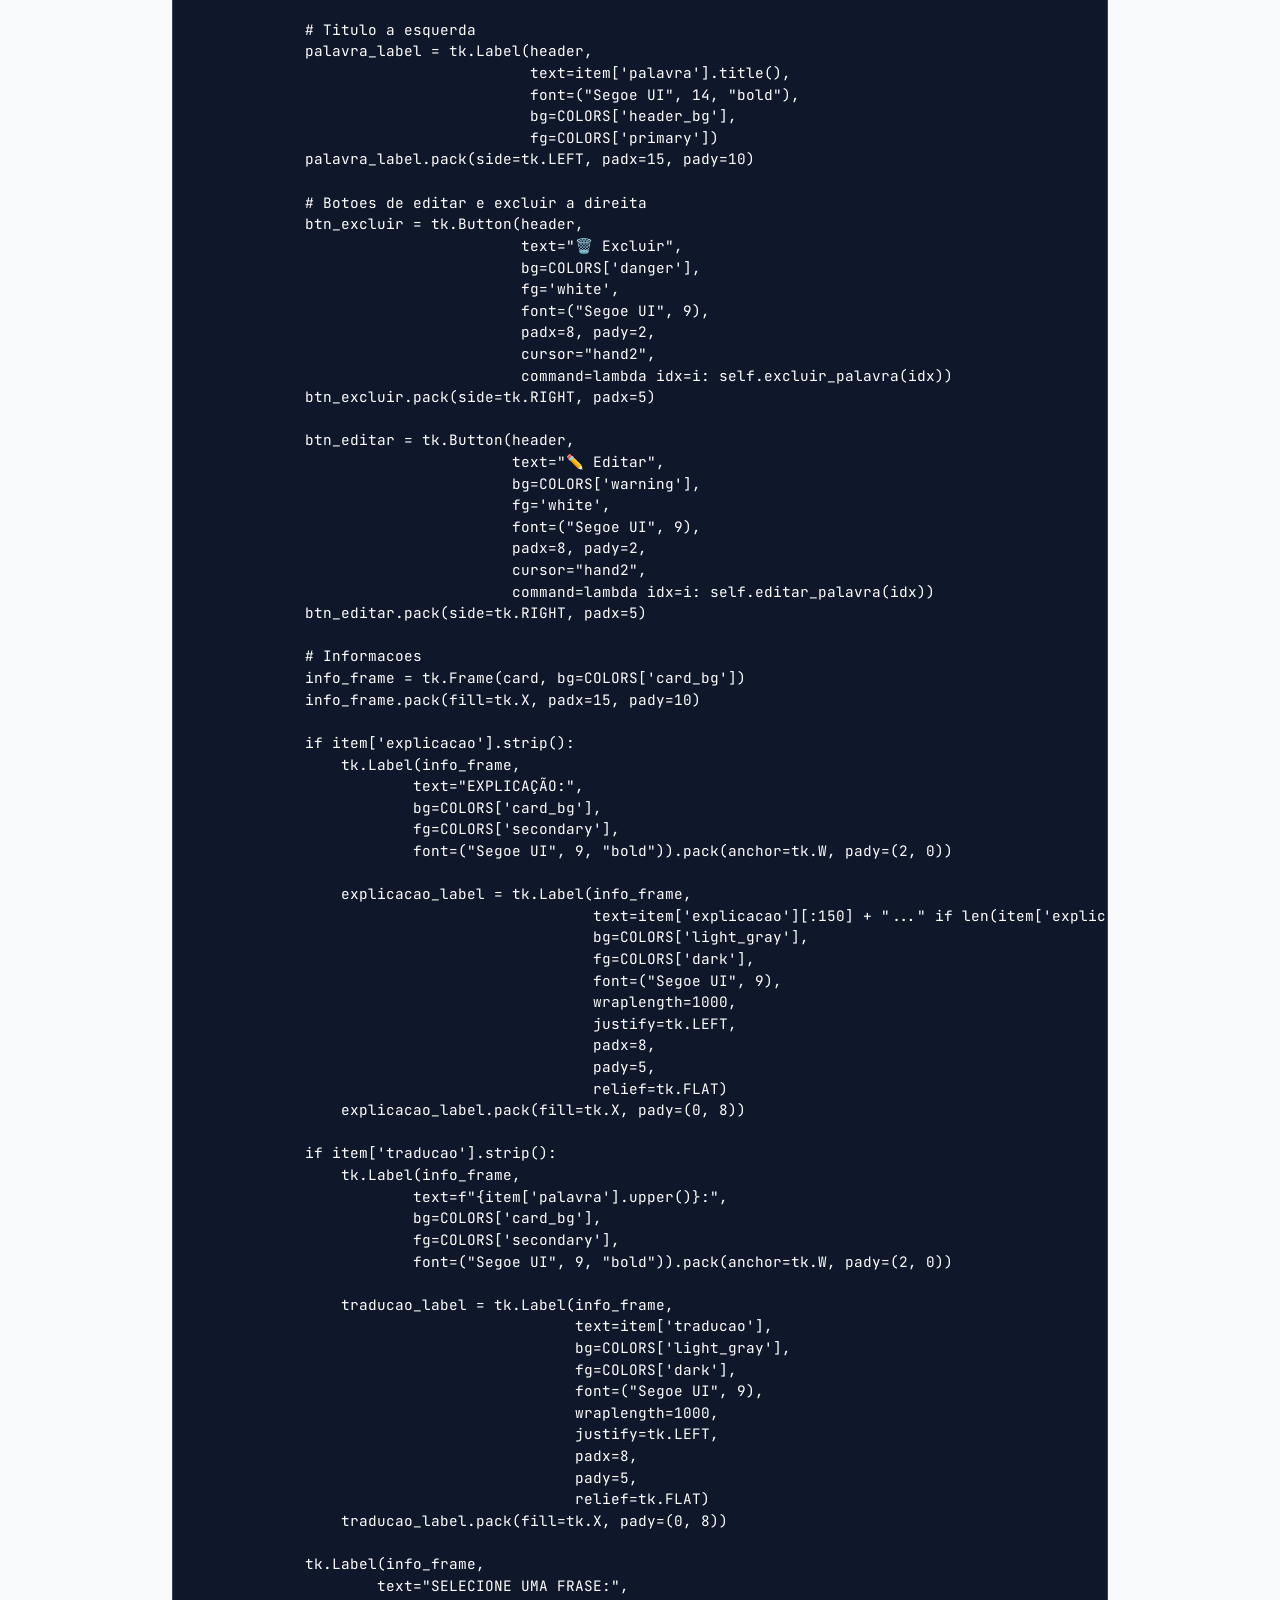
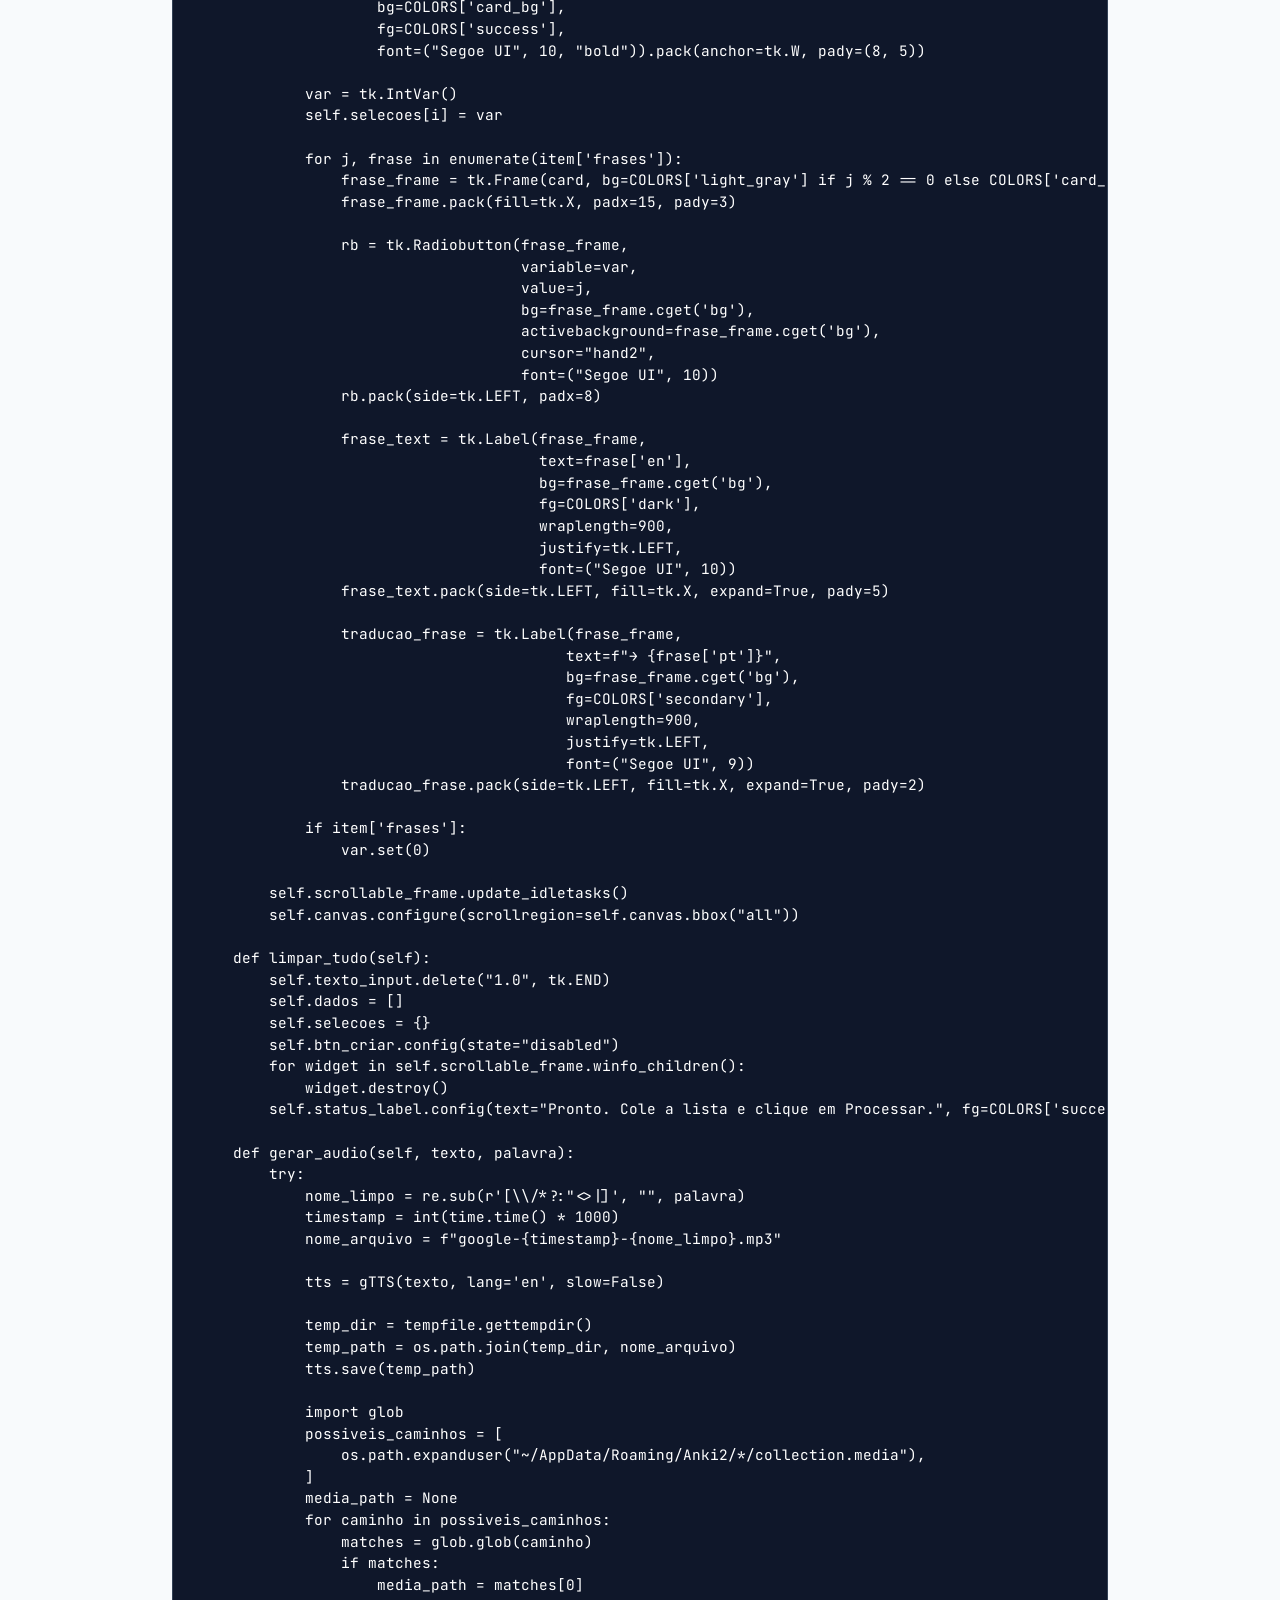
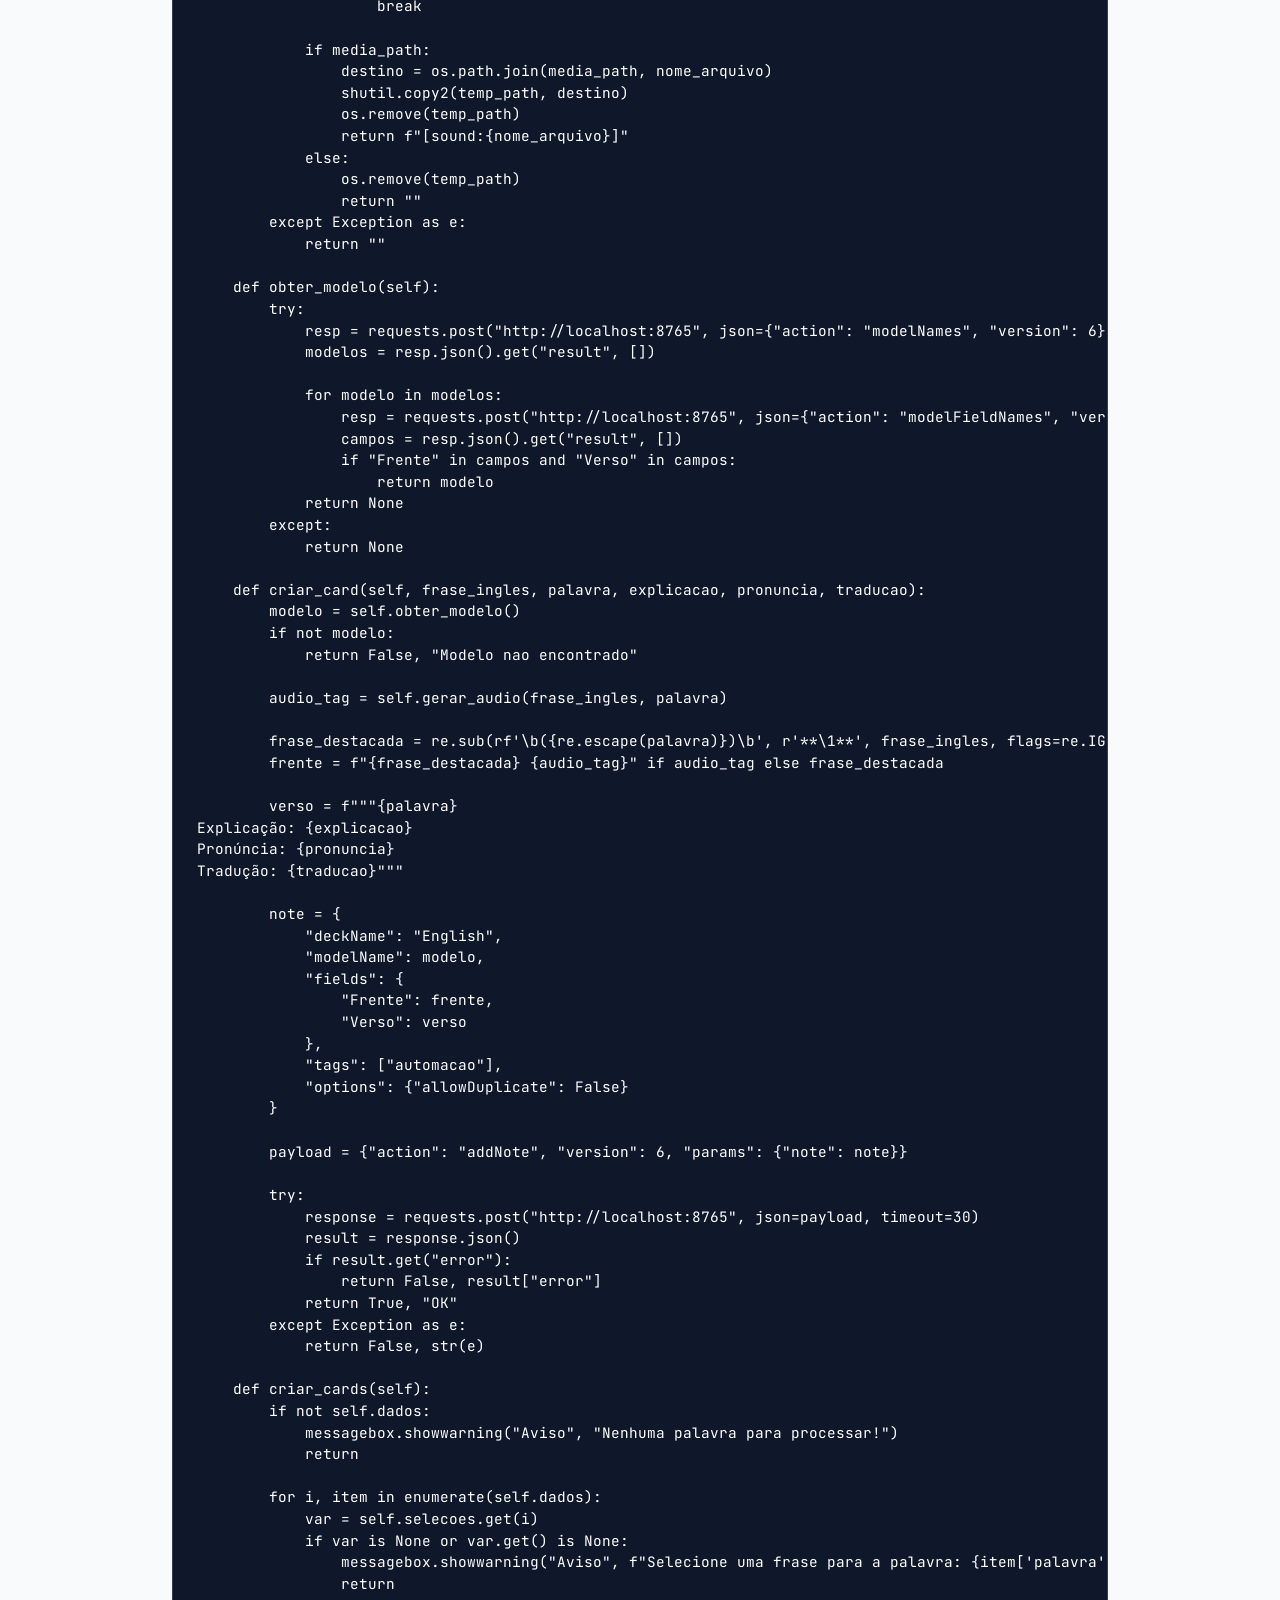
==== commit 04103cb4: "Fix HTML formatting for code block and main function" ====
--- a/index.html
+++ b/index.html
@@ -128,8 +128,7 @@
                     dentro de uma pasta dedicada.</p>
                 <div class="code-container">
                     <button class="copy-btn">Copiar Código</button>
-                    <pre><code>
-                        import tkinter as tk
+                    <pre><code>import tkinter as tk
 from tkinter import ttk, scrolledtext, messagebox, simpledialog, Toplevel
 import re
 import requests
@@ -822,9 +821,7 @@
     root.mainloop()
 
 if __name__ == "__main__":
-    main()
-                    </code>
-                </div>
+    main()</code></div>
             </section>
 
             <section id="uso">
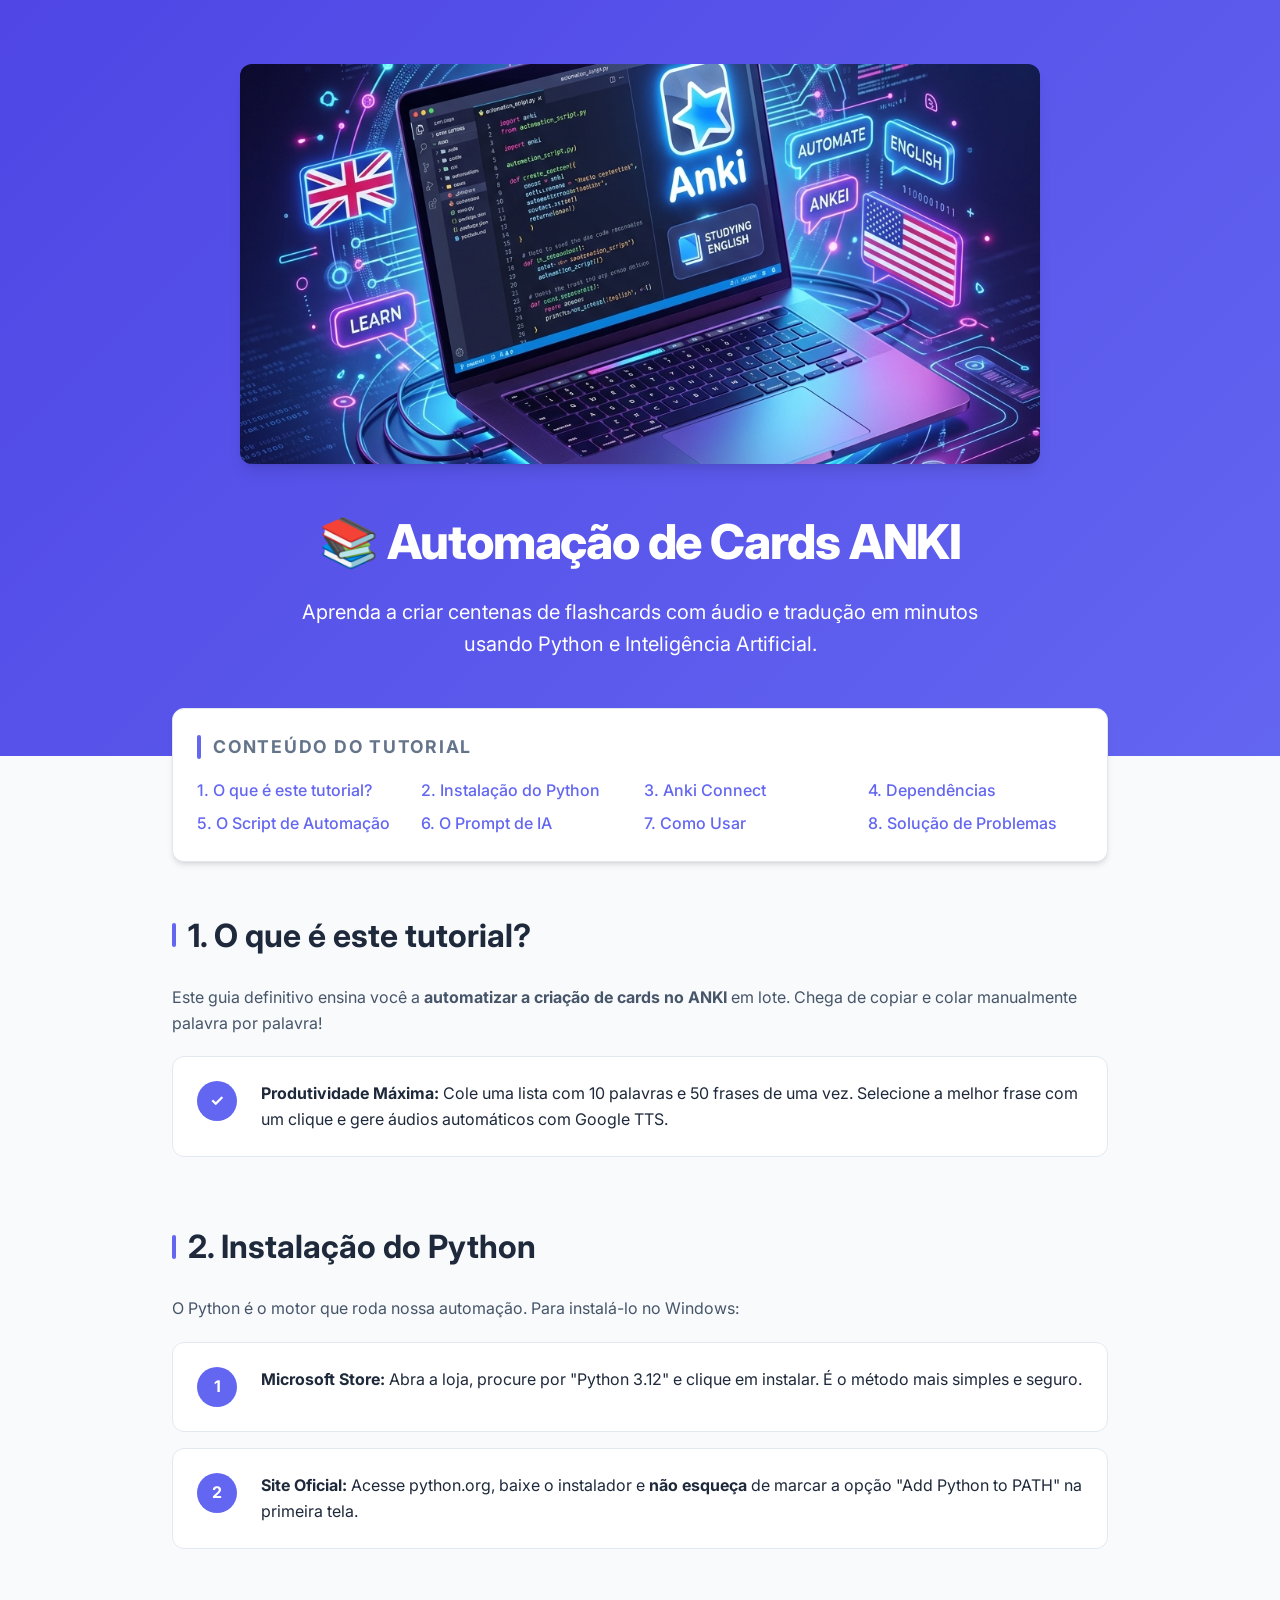
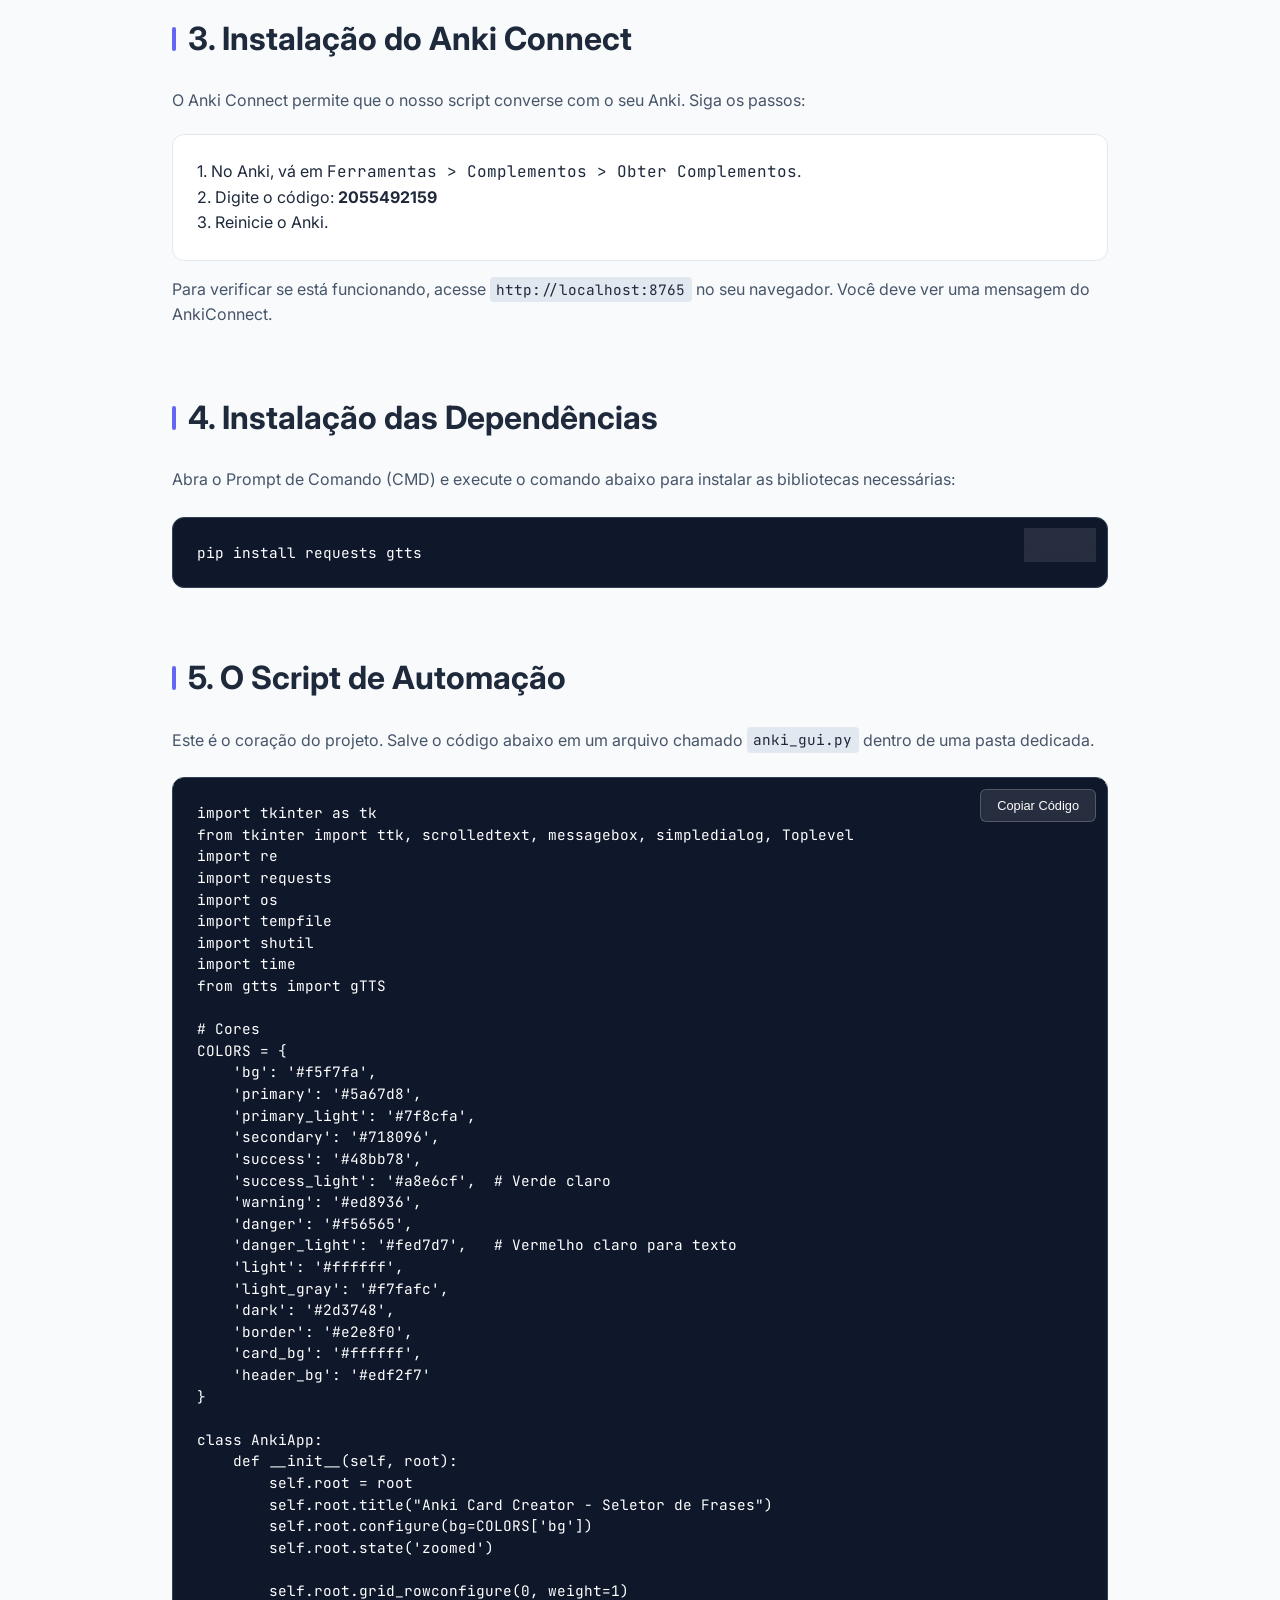
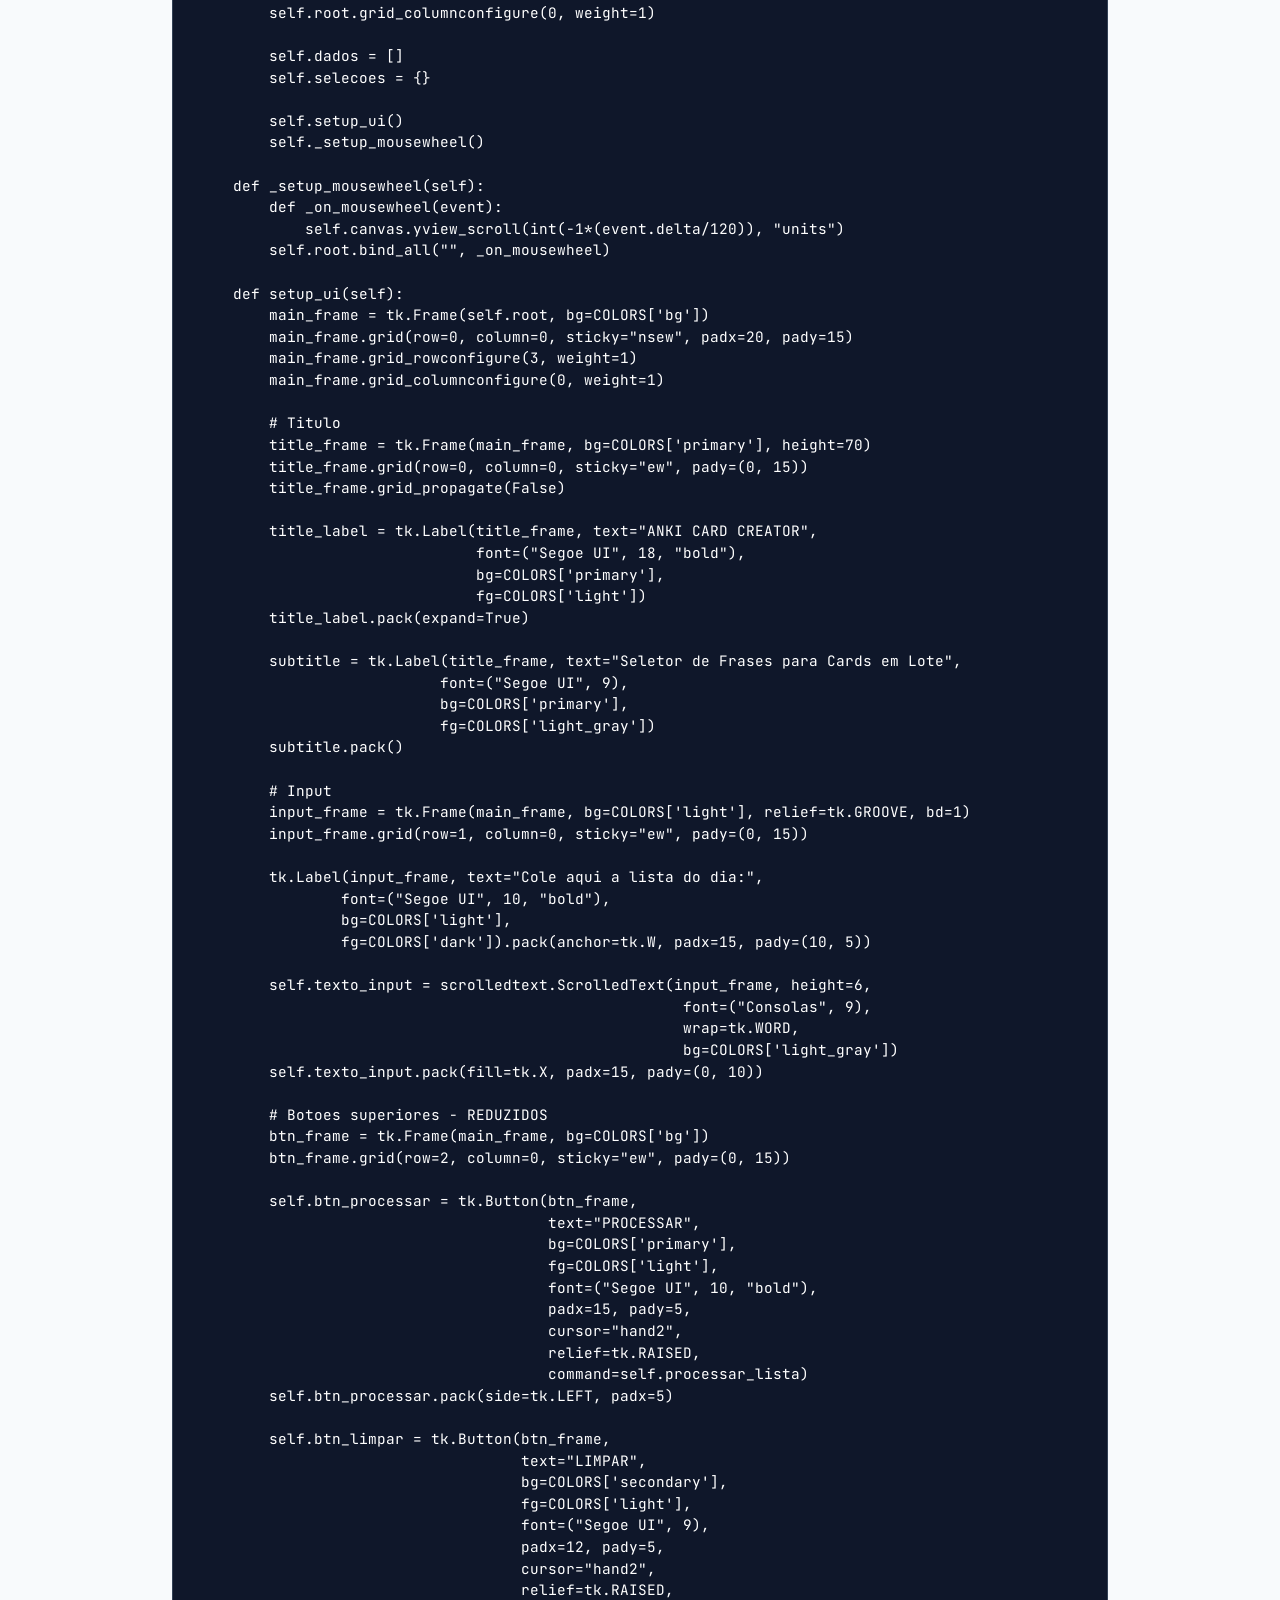
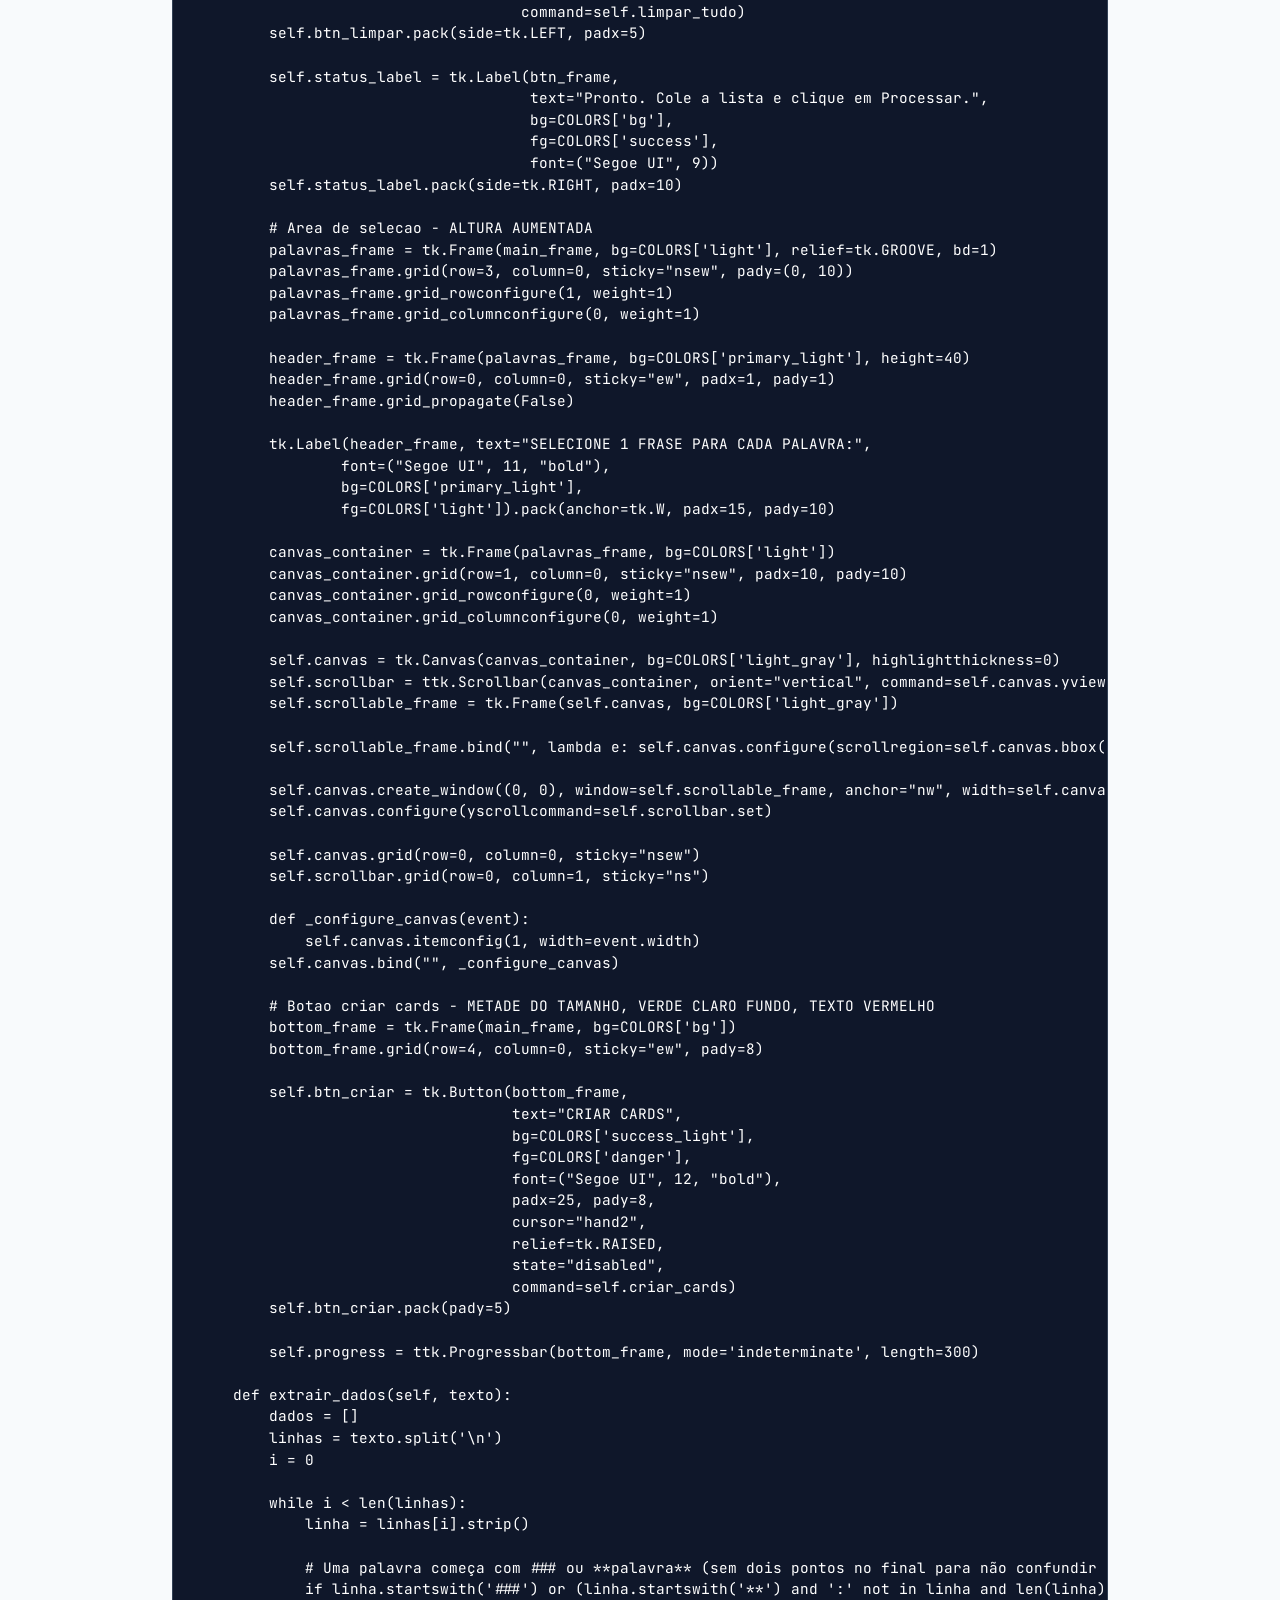
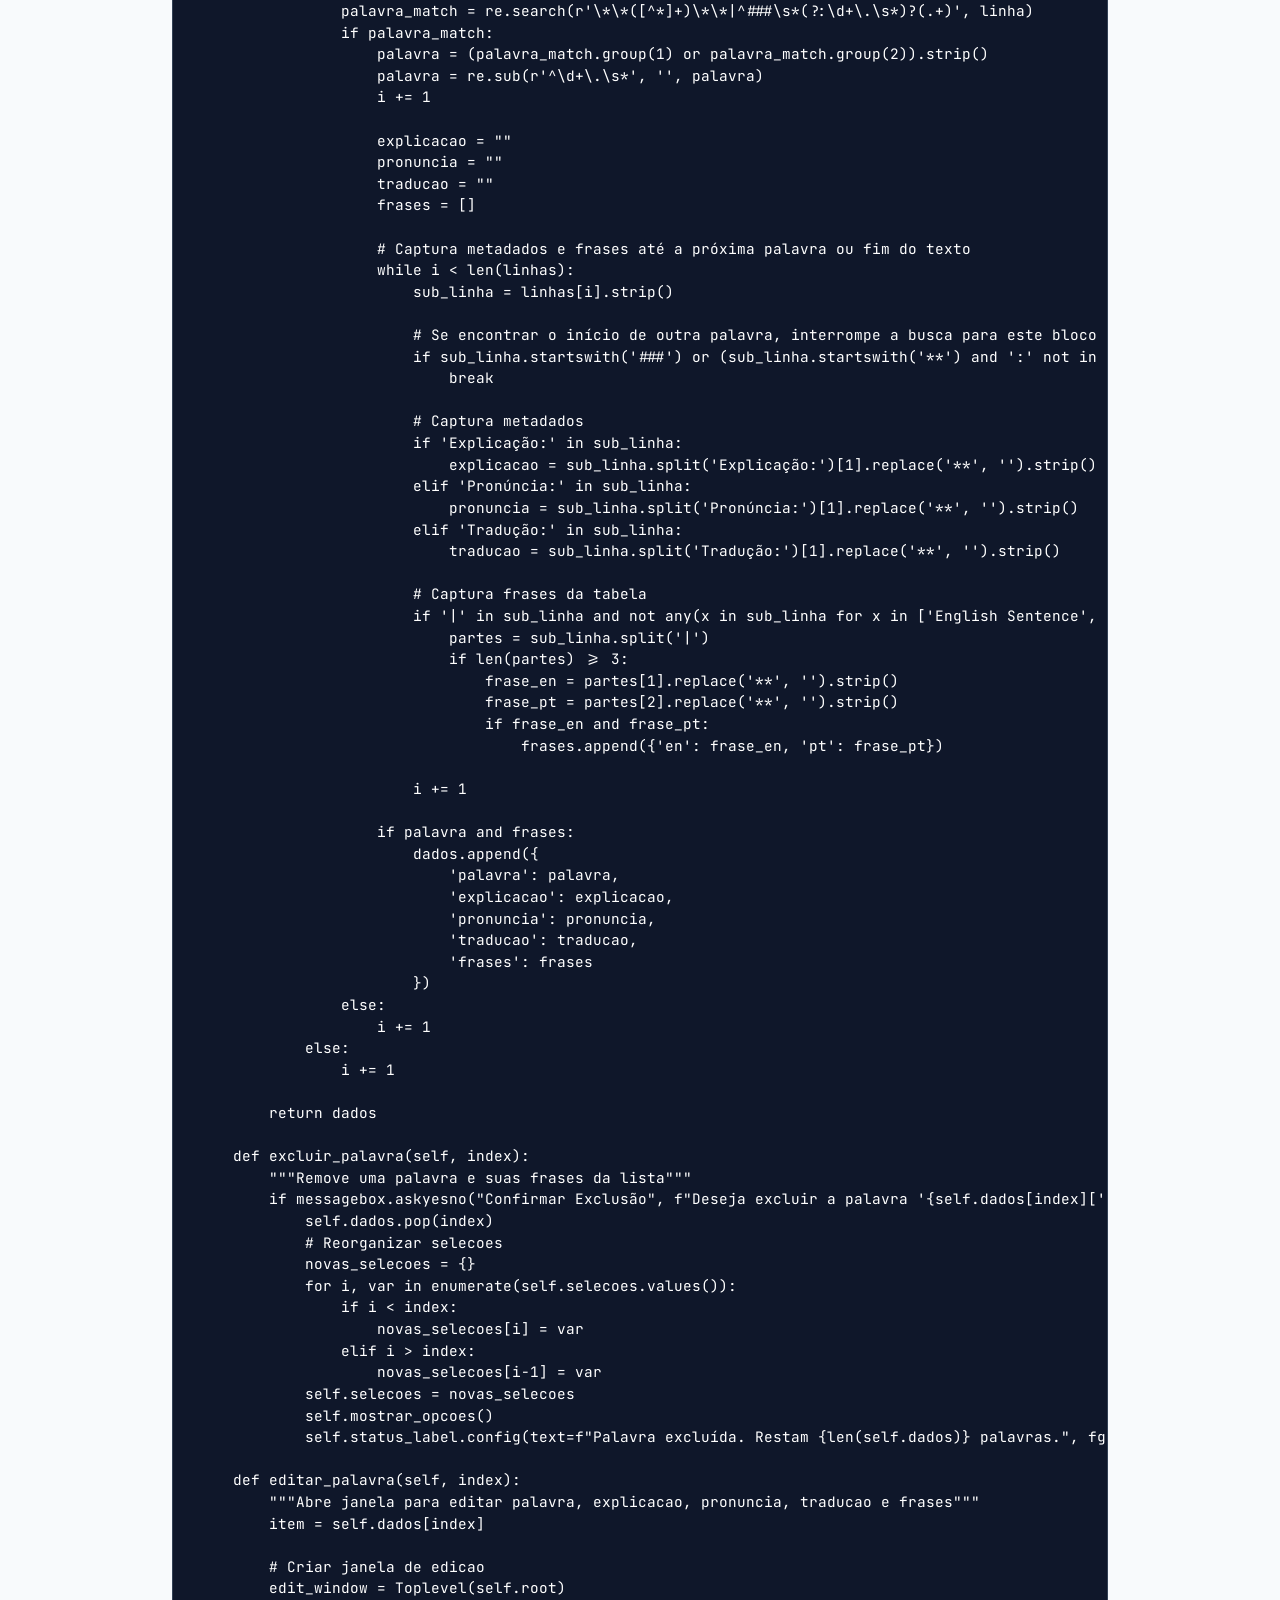
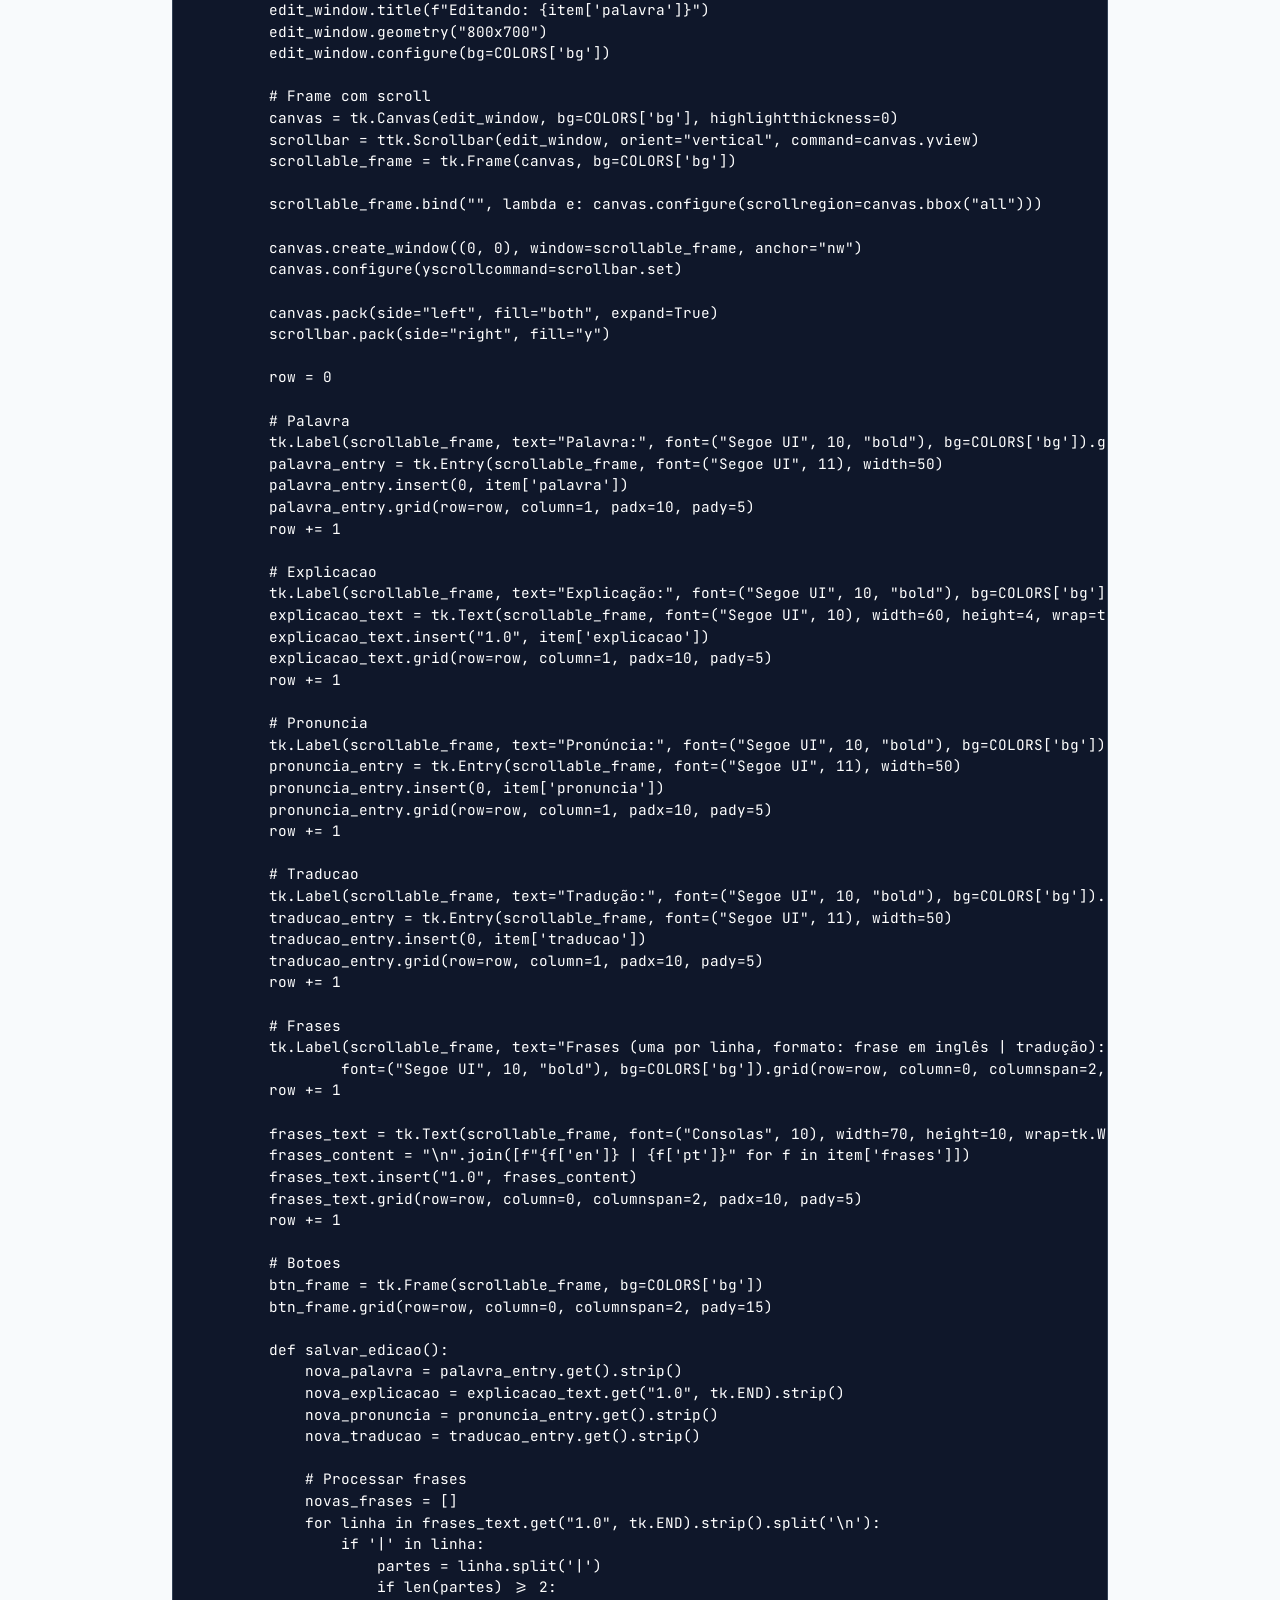
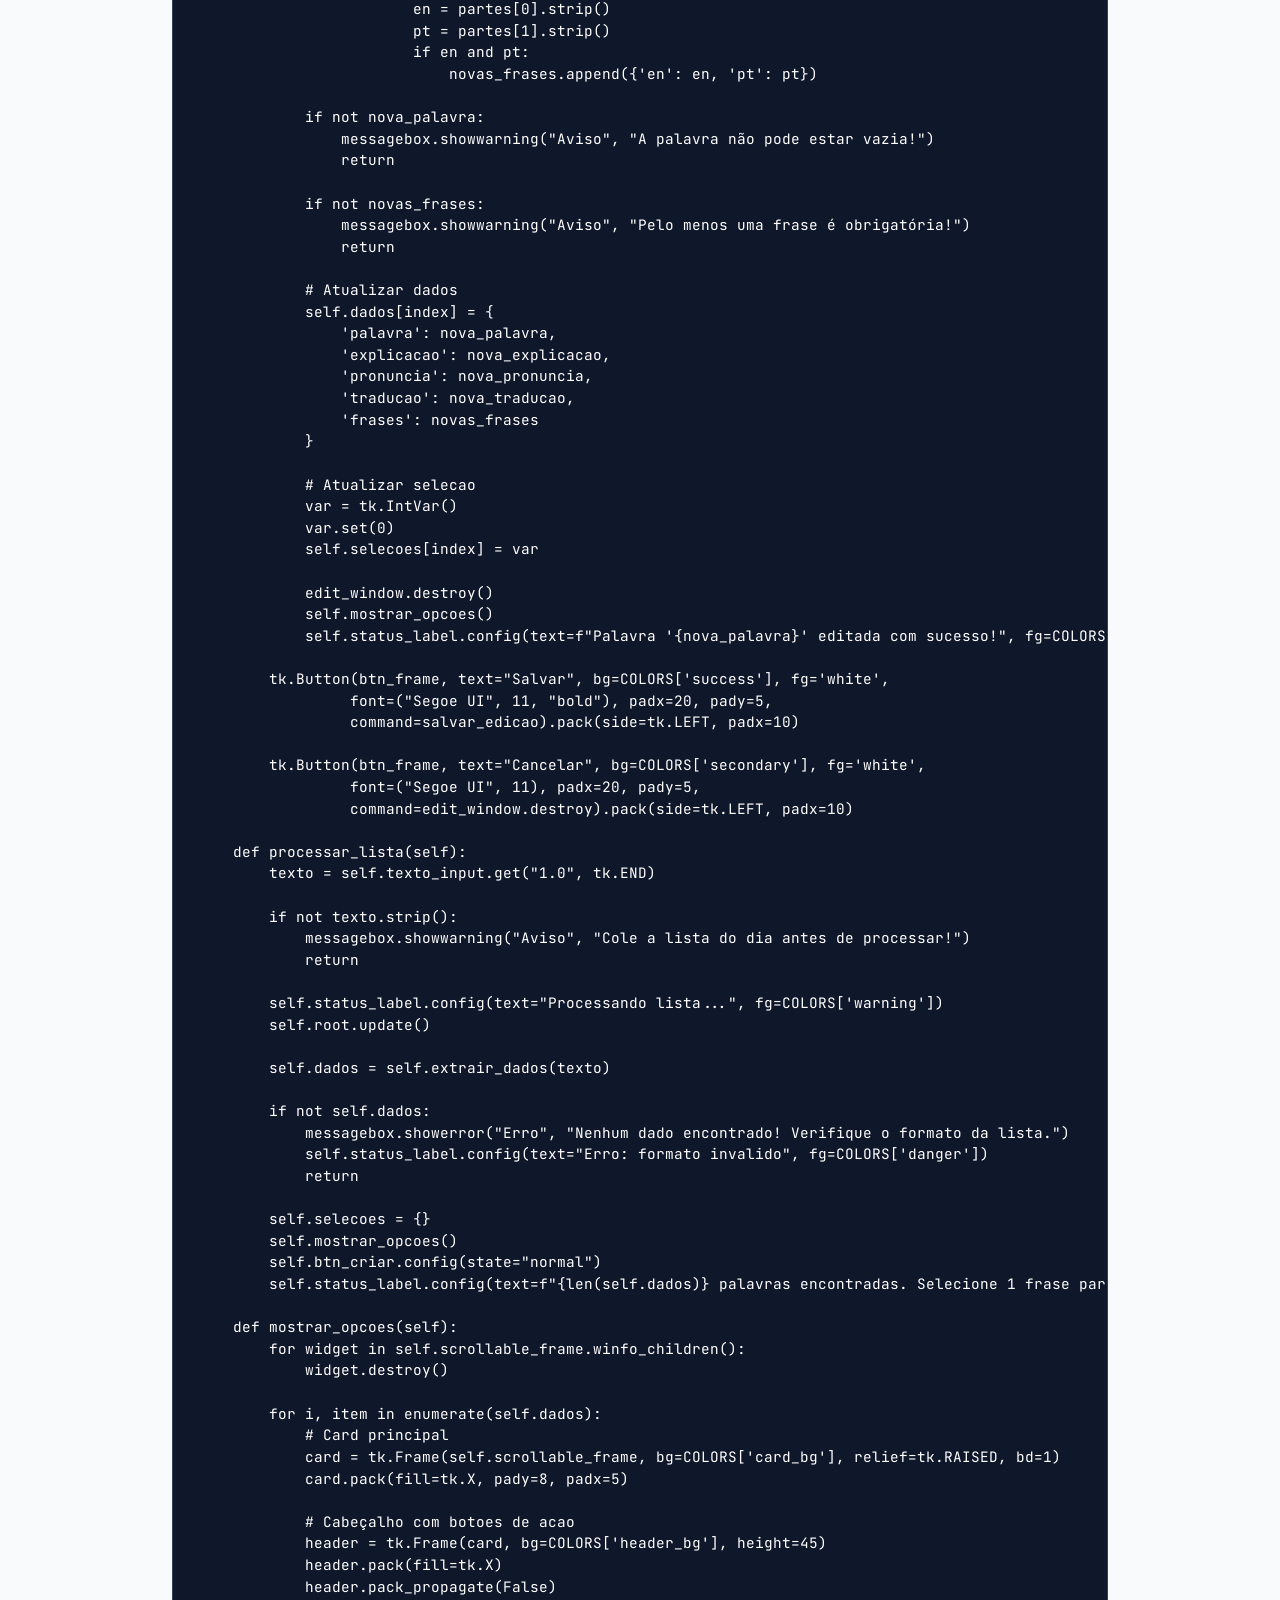
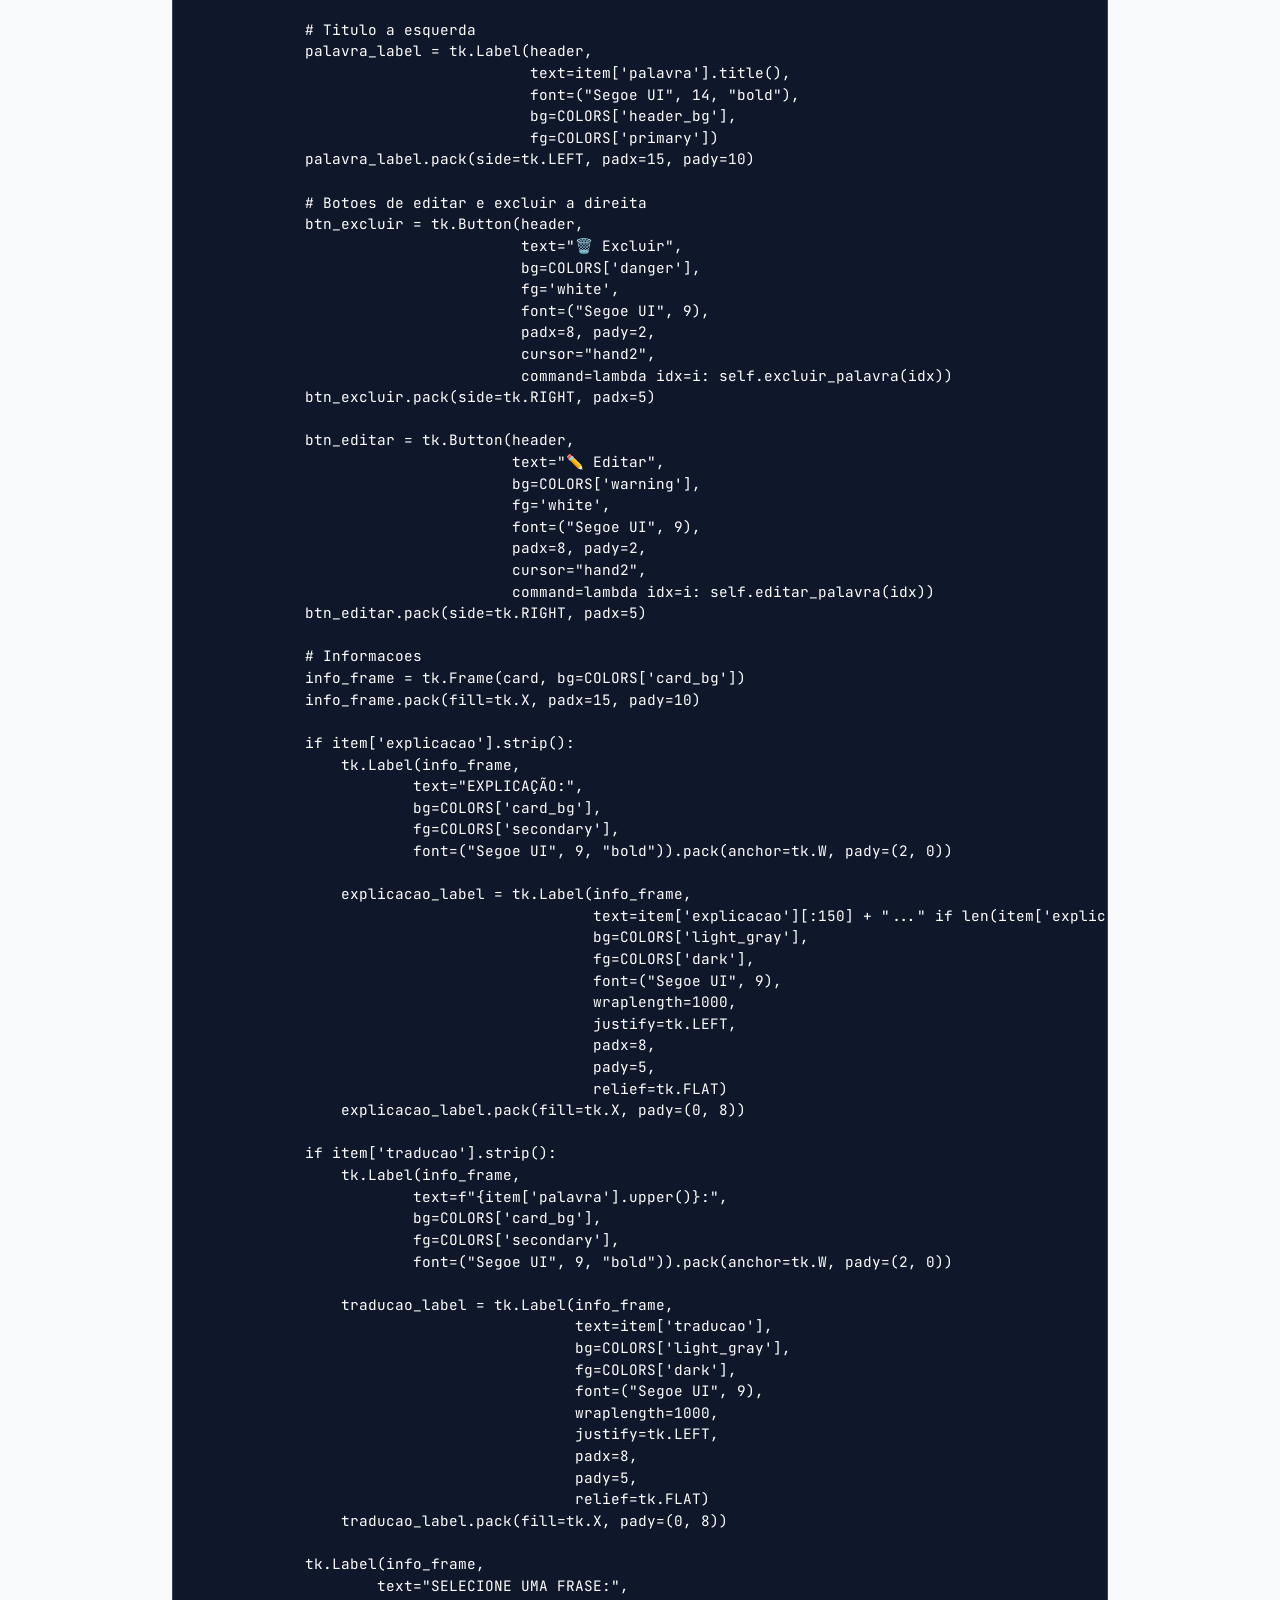
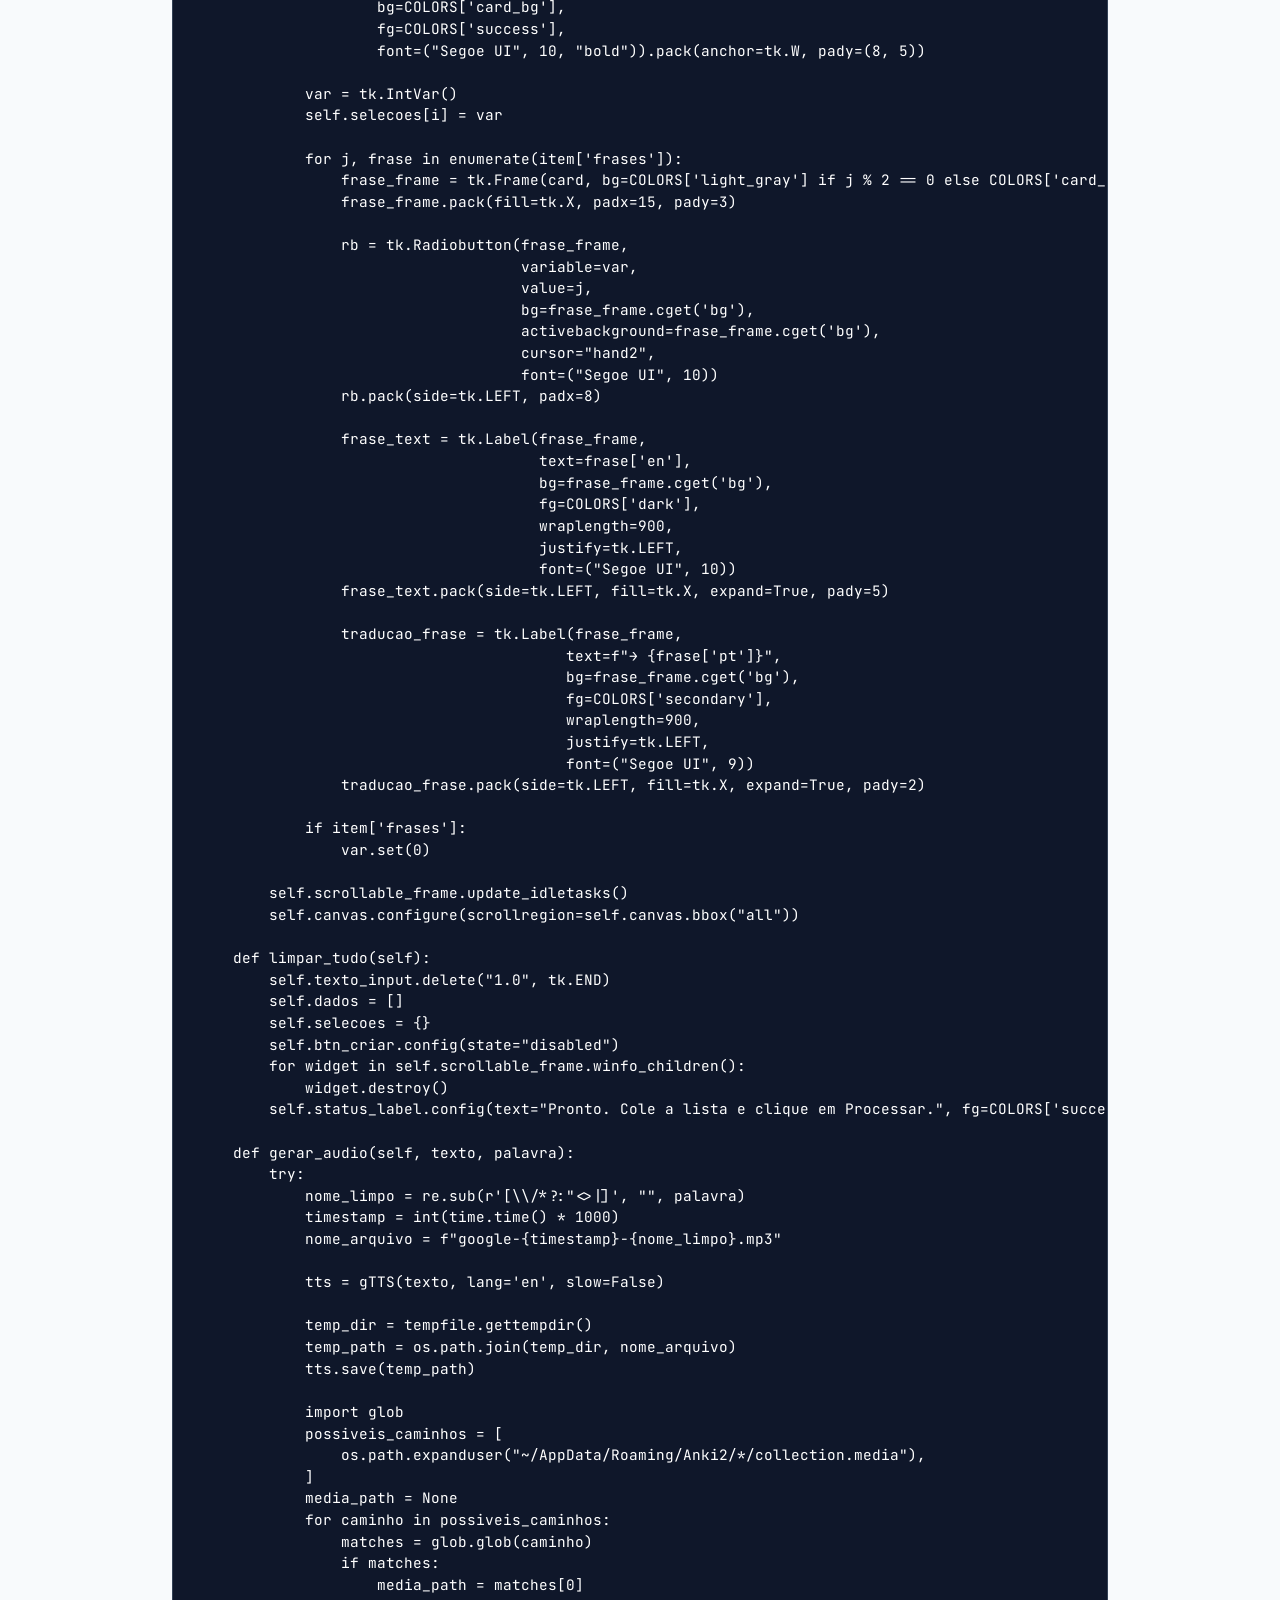
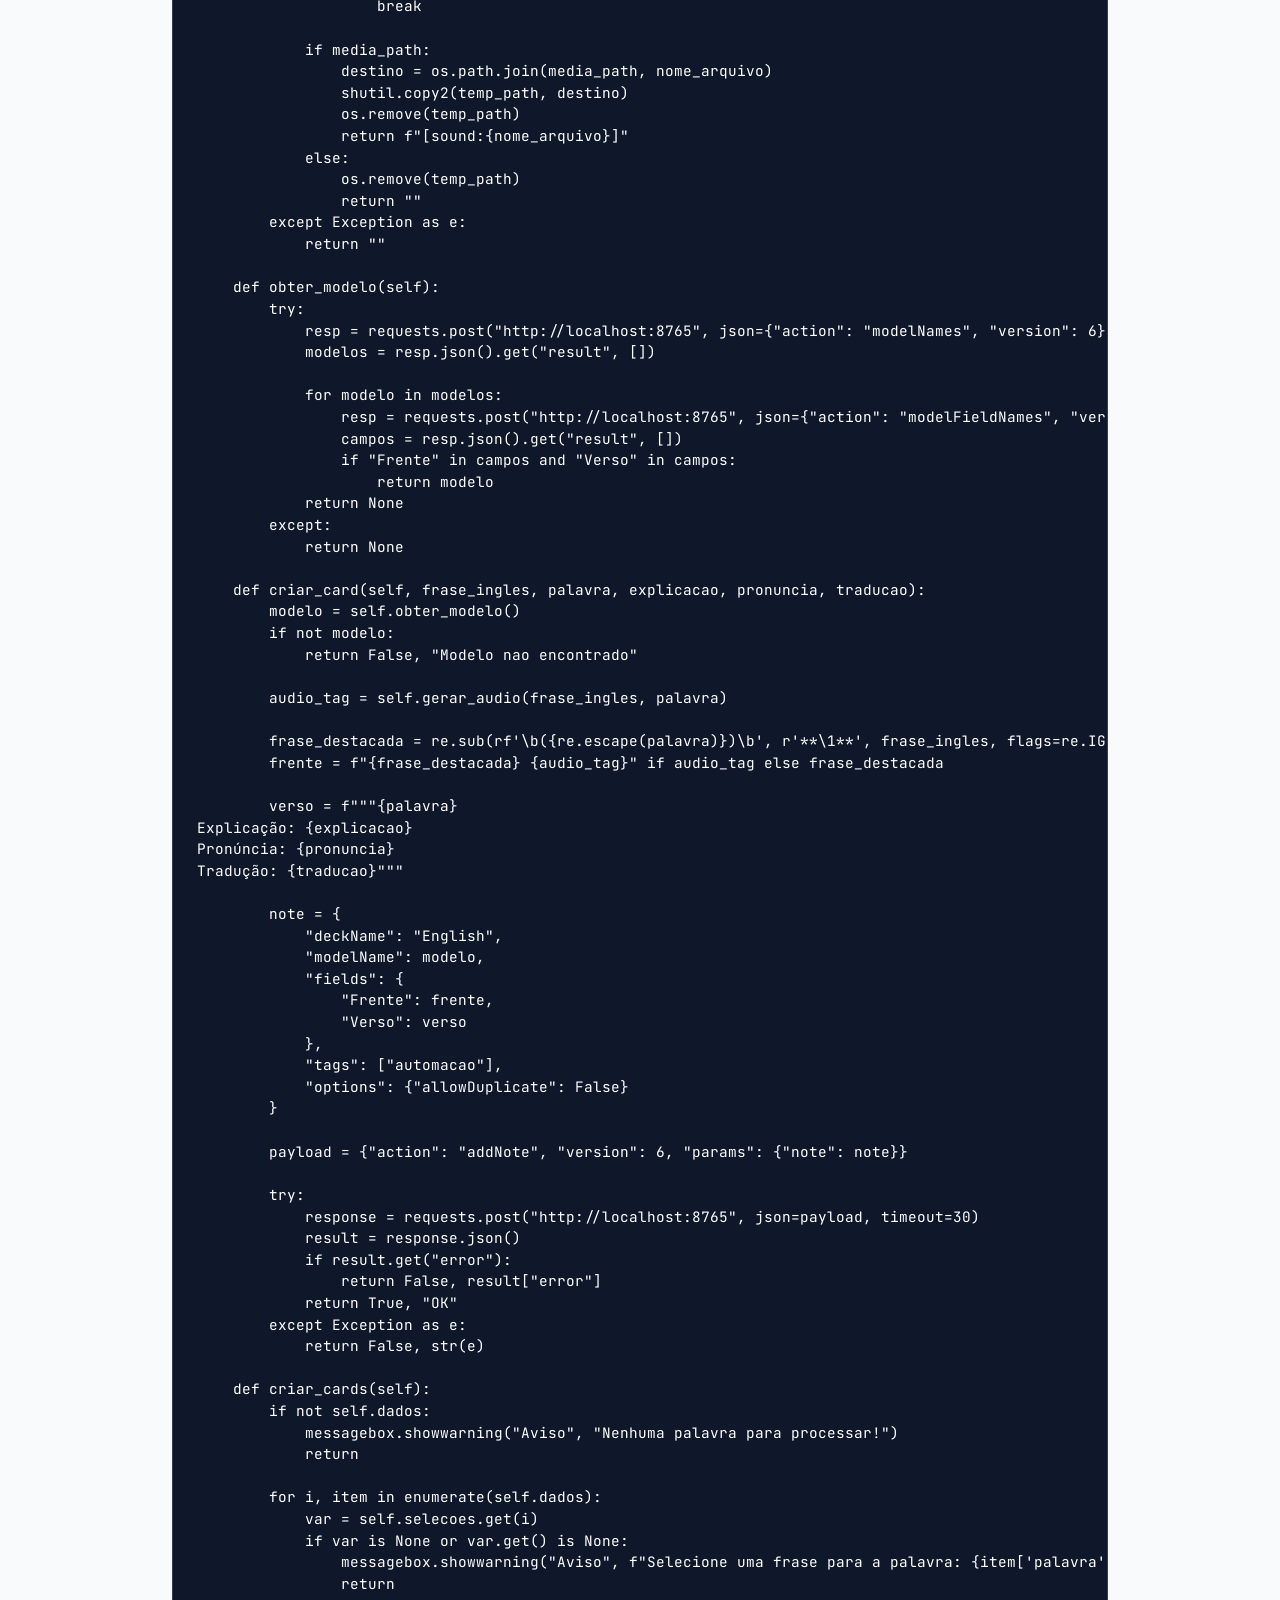
==== commit 569ba9a6: "fix: add missing AI prompt section to index.html" ====
--- a/index.html
+++ b/index.html
@@ -824,6 +824,41 @@
     main()</code></div>
             </section>
 
+            <section id="prompt">
+                <h2>6. O Prompt de IA</h2>
+                <p>Antes de usar o programa, você precisa ter sua lista de palavras com 5 frases cada. Você pode usar o <strong>DeepSeek</strong> (ou qualquer outro assistente de IA) para gerar essa lista automaticamente.</p>
+                
+                <h3>Prompt para copiar e colar:</h3>
+                <div class="code-container">
+                    <button class="copy-btn">Copiar Prompt</button>
+                    <pre><code>Aja como um especialista em Tradução e Ensino de Idiomas para alunos de nível pré-intermediário que preferem um estilo descontraído e informal. Sua tarefa é fornecer as informações para cada palavra da lista a seguir, seguindo estas etapas:
+
+Lista do dia:
+
+dating
+went down
+hunted
+spectacularly
+fashion
+beating up
+detached
+detail
+overseas
+threats
+motion
+clockwise
+
+Instruções:
+Para cada palavra, siga as etapas detalhadas abaixo:
+Explicação: Dê uma explicação de 3 a 5 linhas sobre a tradução de inglês para português. As explicações devem ser descontraídas, como se estivesse explicando para um amigo.
+Pronúncia: Forneça a palavra destacada em negrito com sua pronúncia fonética padrão em inglês (IPA), seguida de uma pronúncia fonética "amigável" (mais fácil de ler para brasileiros), aproximando-se do português, mantenha tudo em letra minuscula.
+Tradução: Forneça a tradução da palavra de inglês para português, use como referência o site Reverso https://www.reverso.net/tradu%C3%A7%C3%A3o-texto 
+Exemplos de frases: Forneça 5 exemplos de frases em inglês, relacionadas ao cotidiano, que tenham entre 70 e 100 caracteres. As frases devem destacar a palavra em negrito.
+Tradução das frases: Traduza as 5 frases de inglês para o português, em um estilo informal, destacando a palavra principal em negrito.
+Formato esperado: As frases e suas traduções devem vir em formato de tabela, com a frase em inglês na primeira coluna e a tradução em português na segunda coluna.</code></pre>
+                </div>
+            </section>
+
             <section id="uso">
                 <h2>7. Como Usar o Programa</h2>
                 <ol class="step-list">
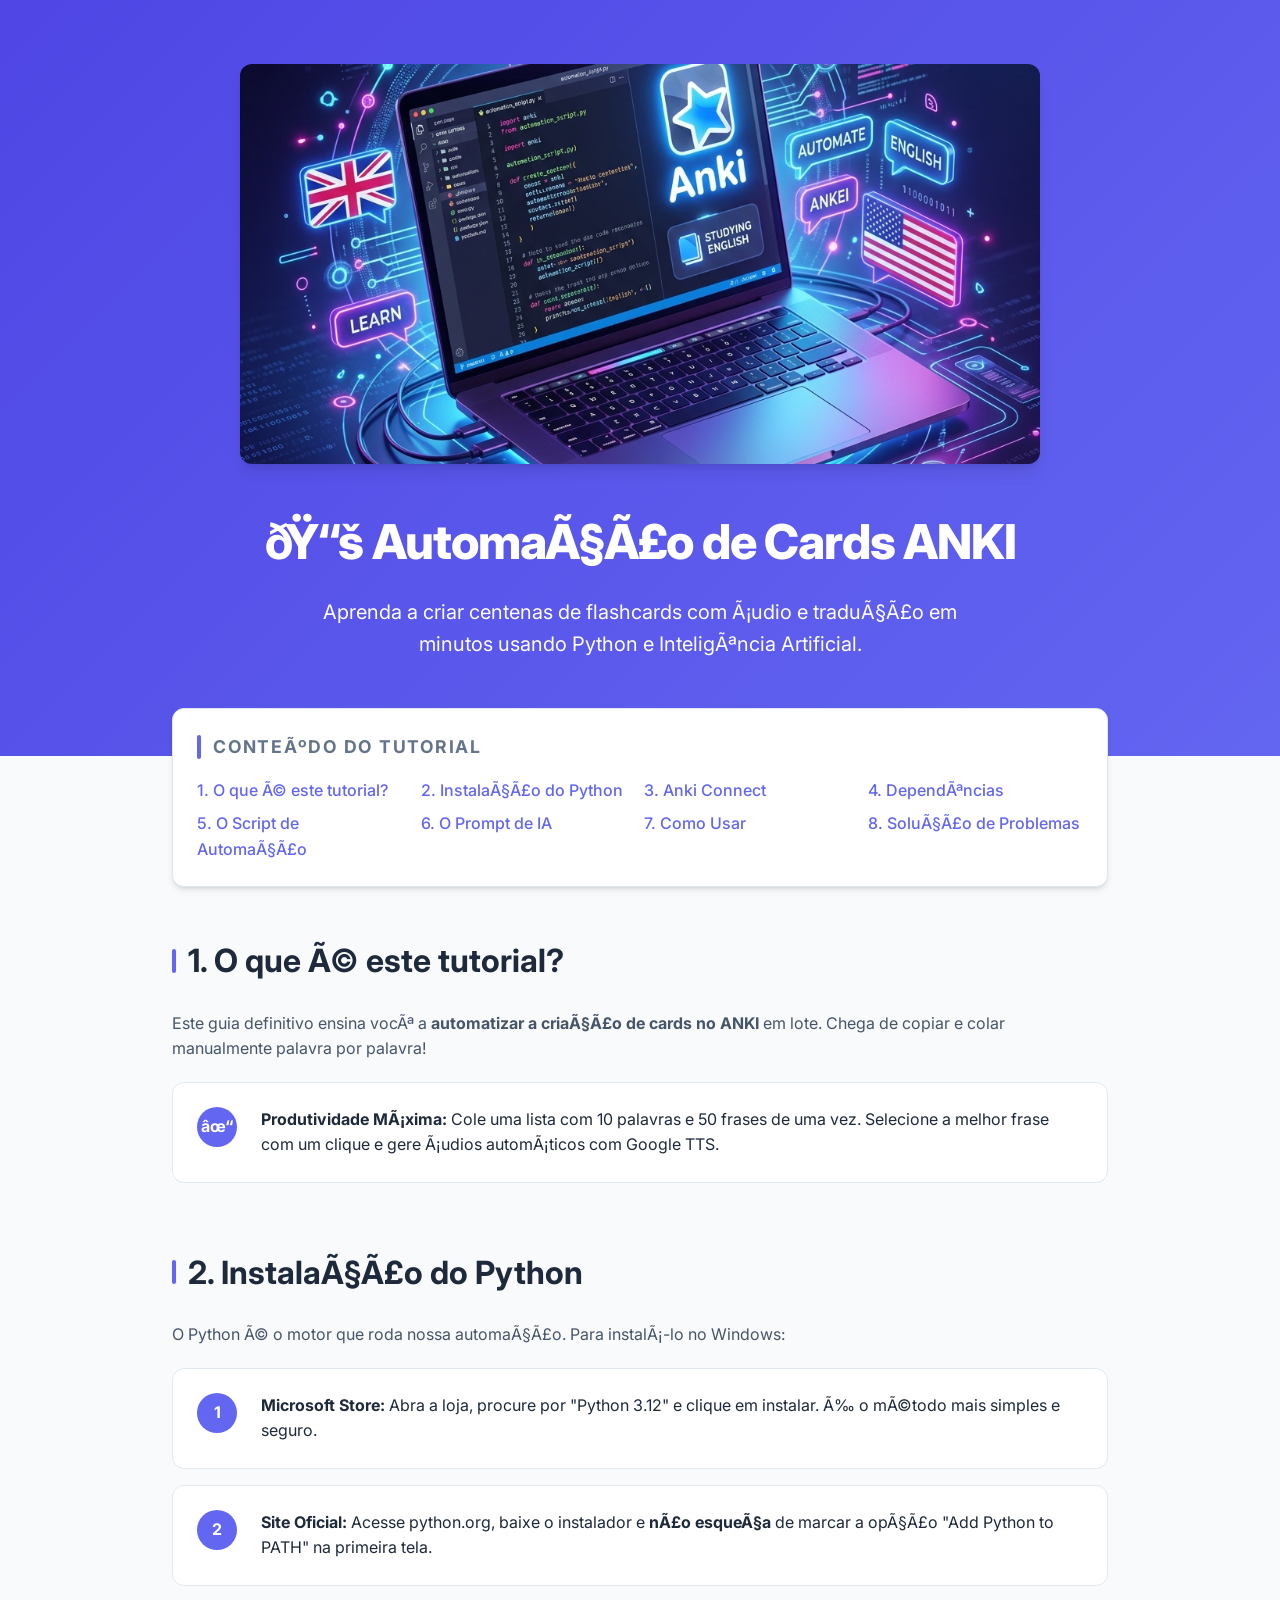
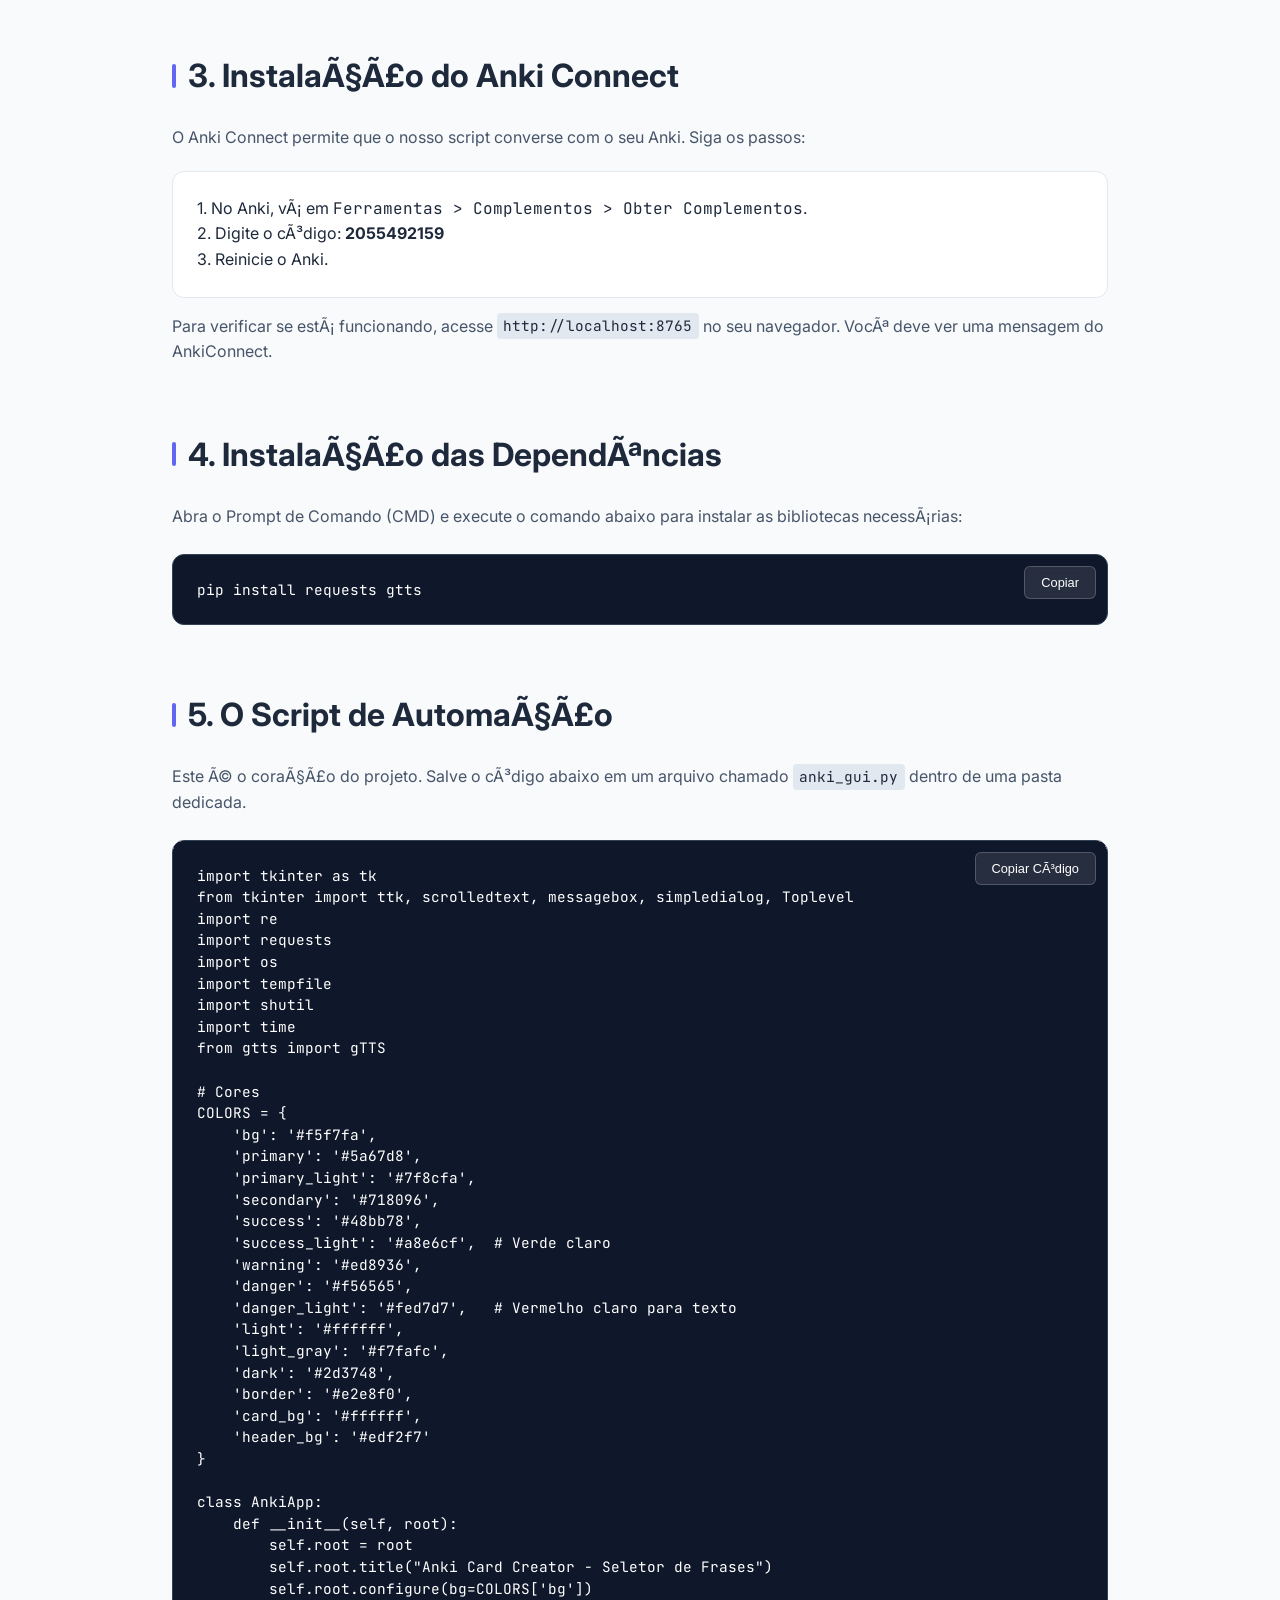
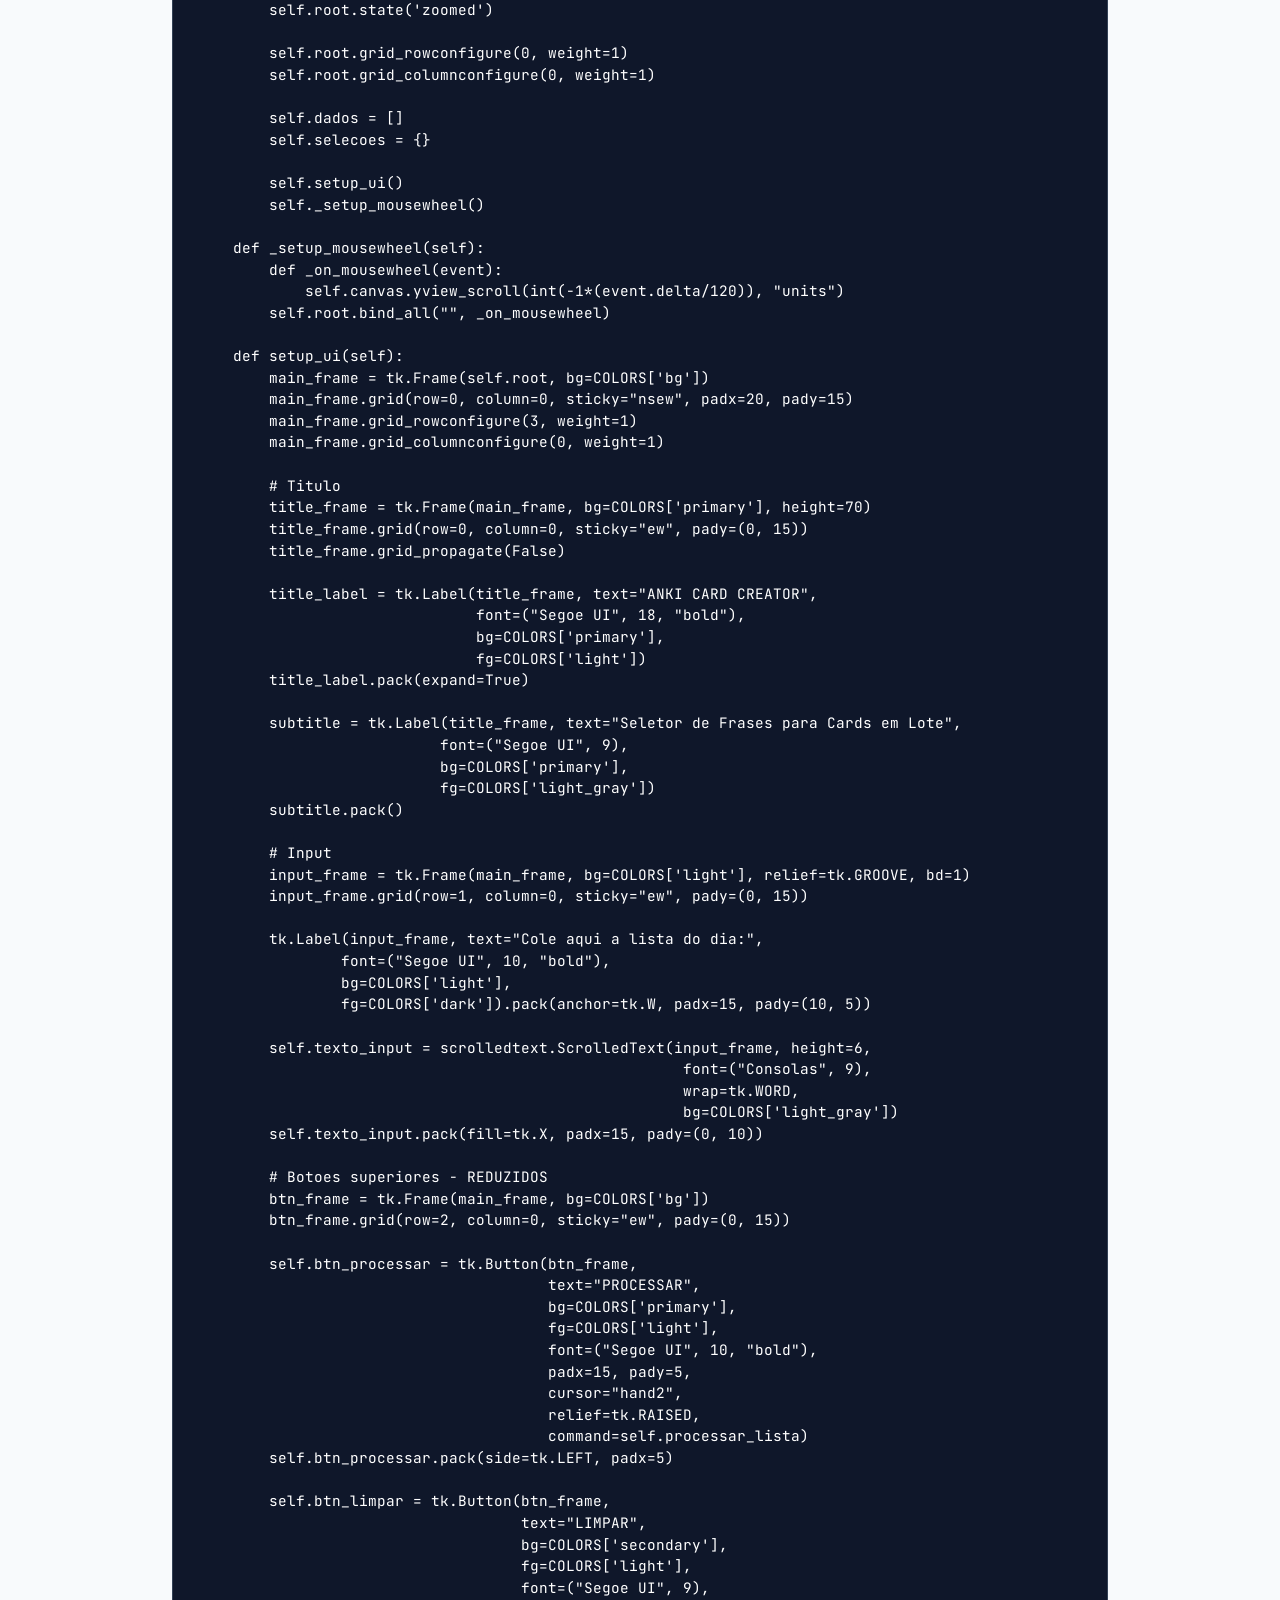
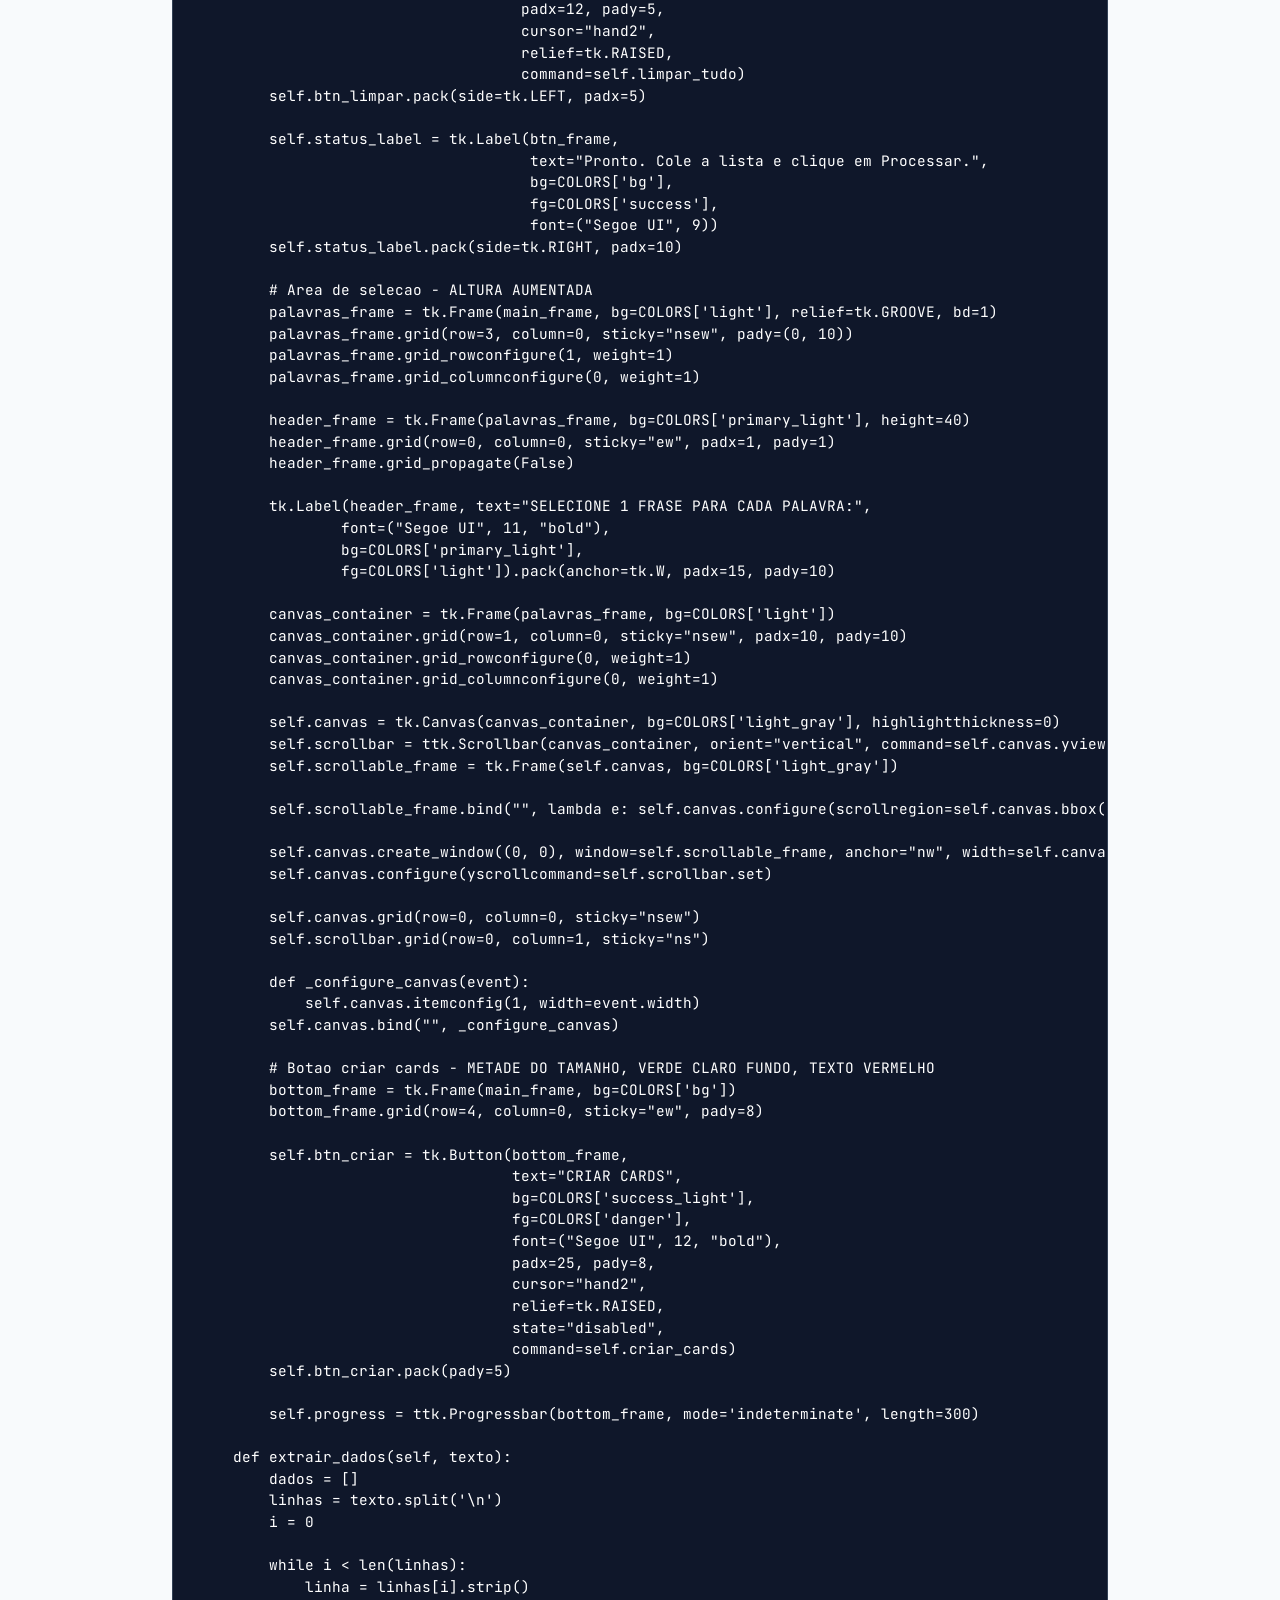
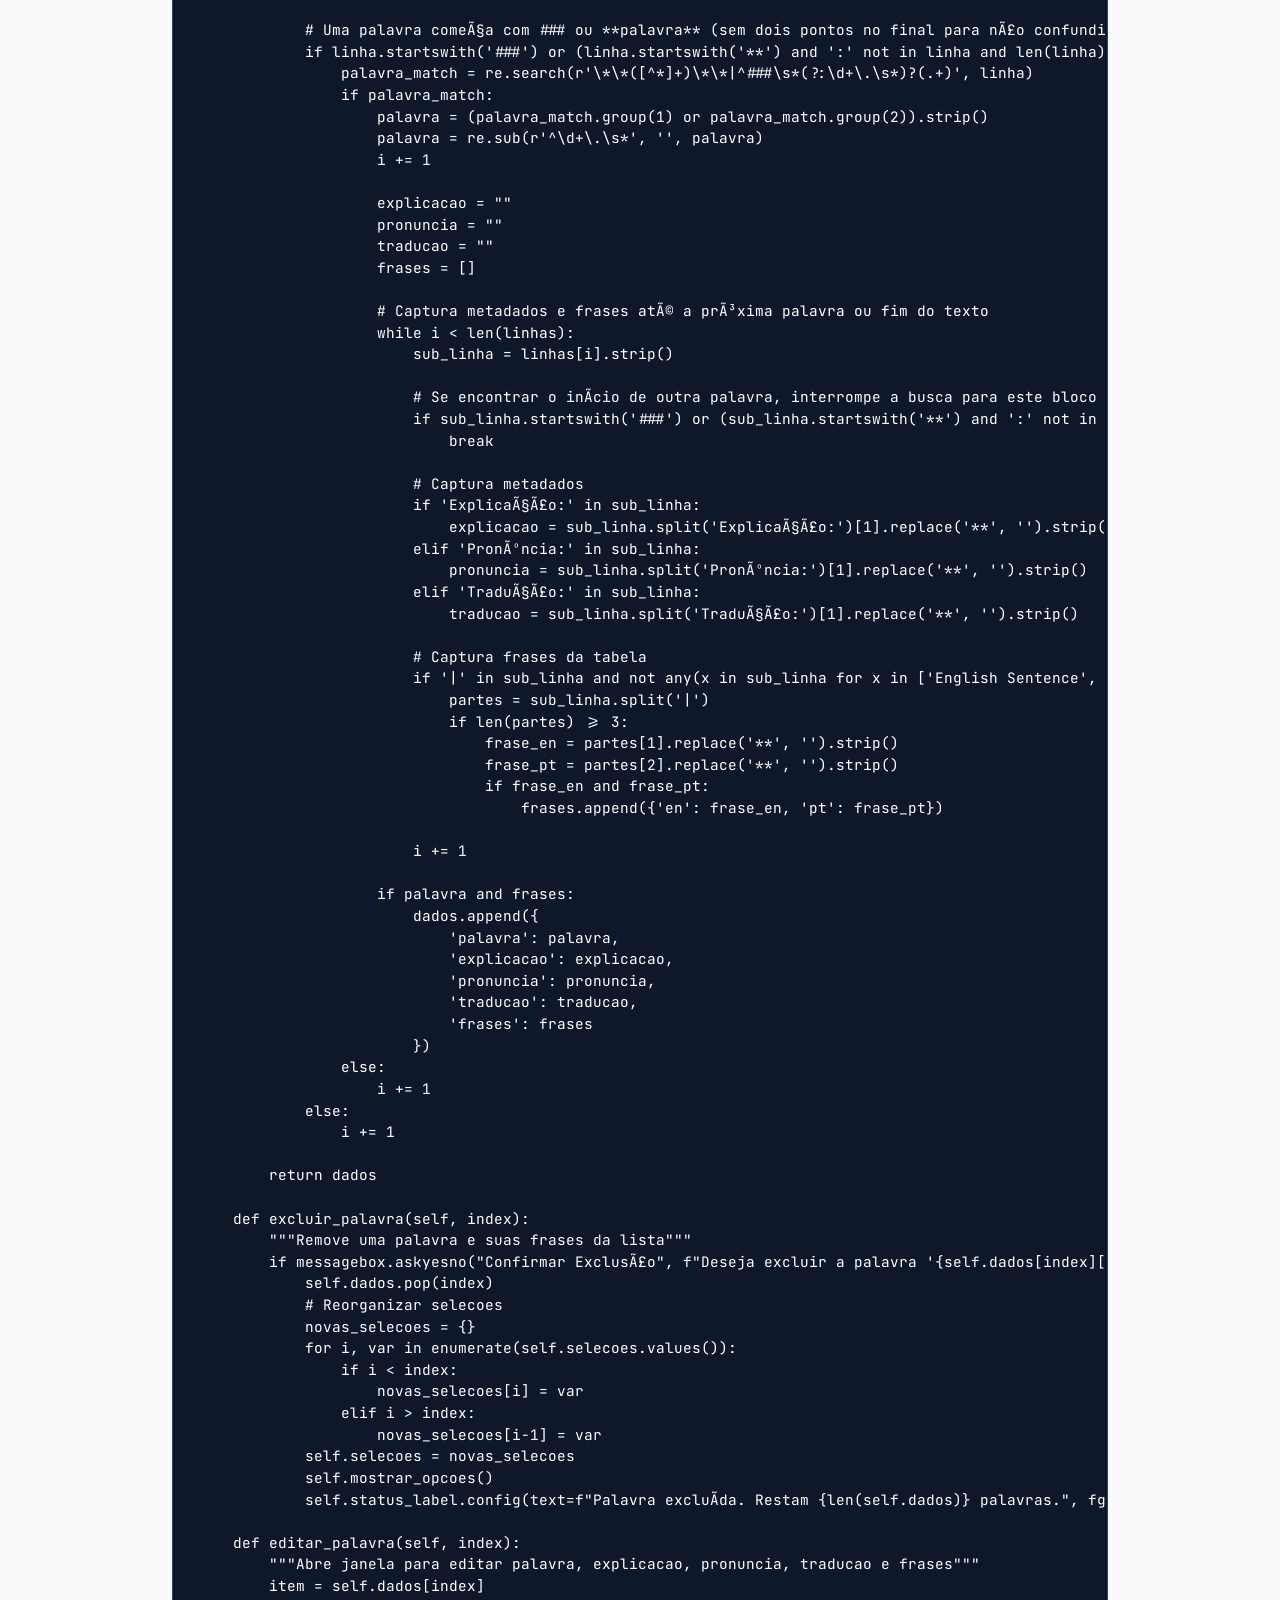
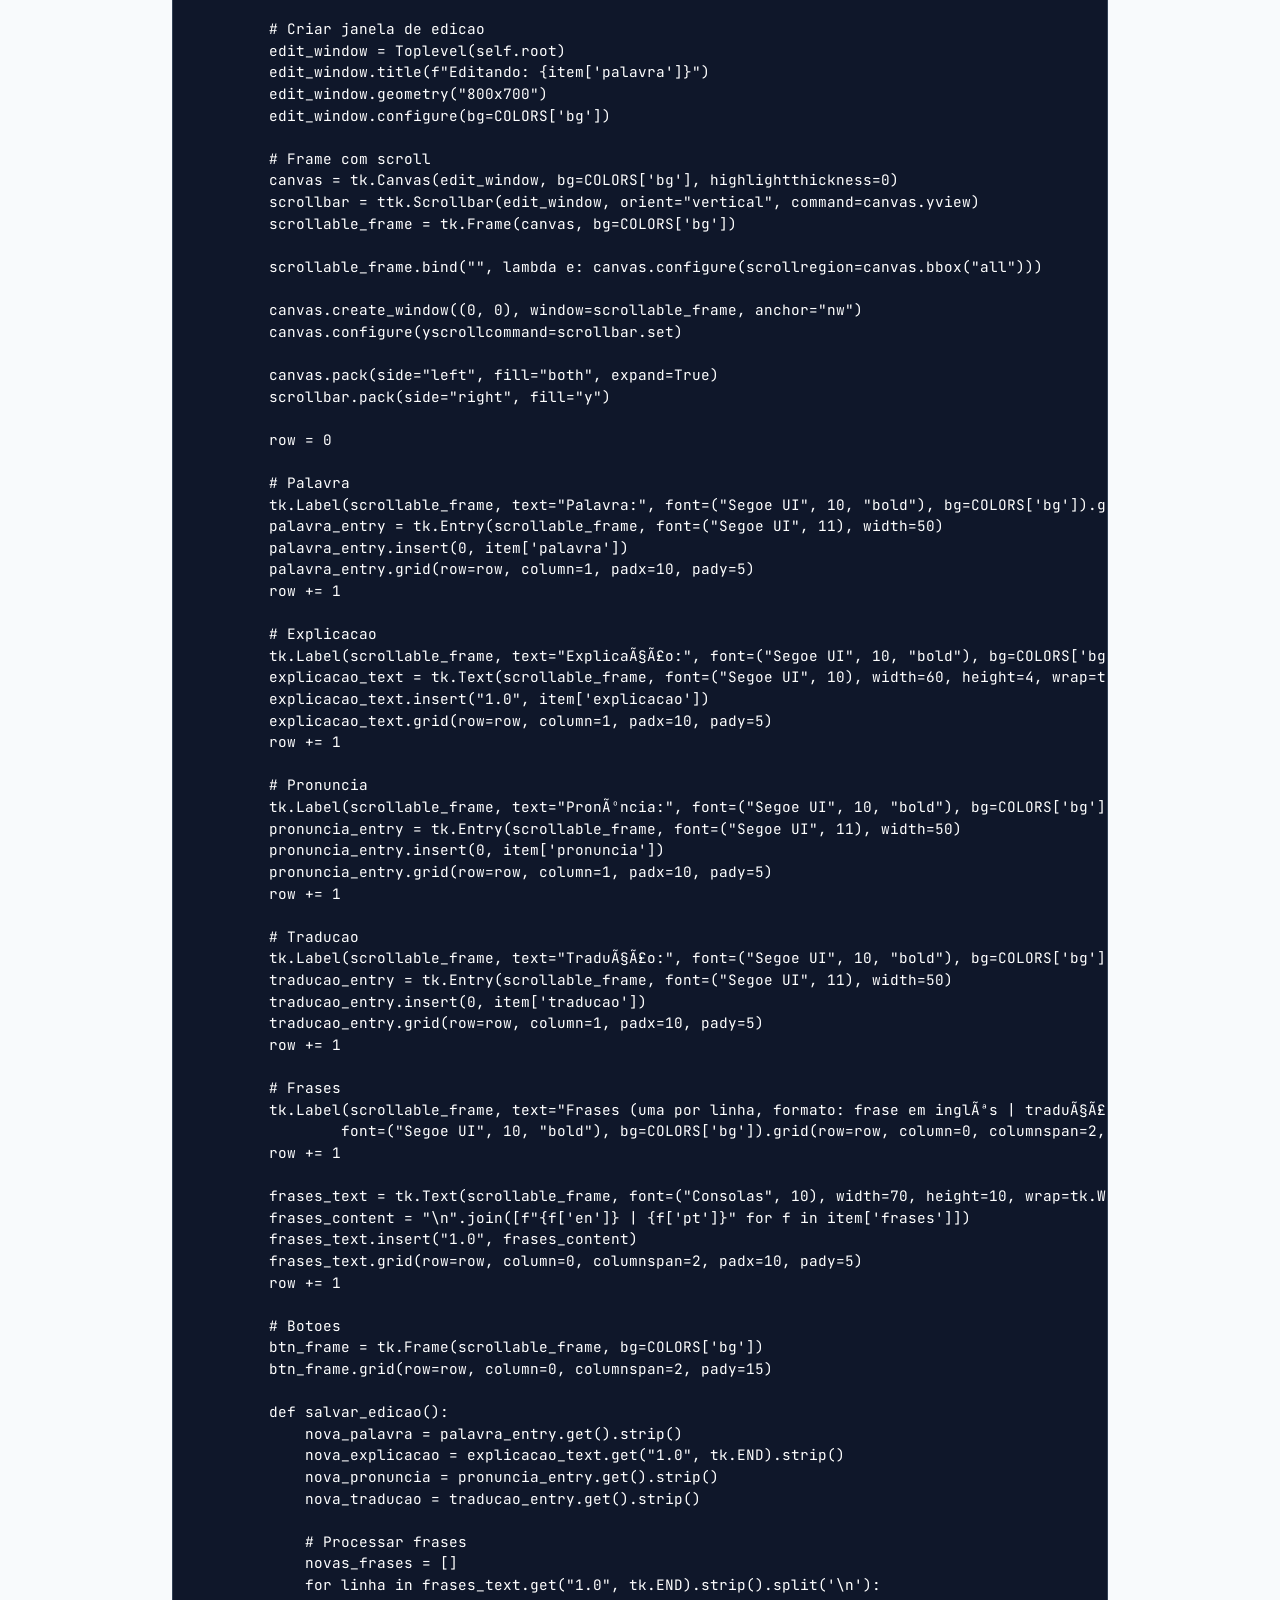
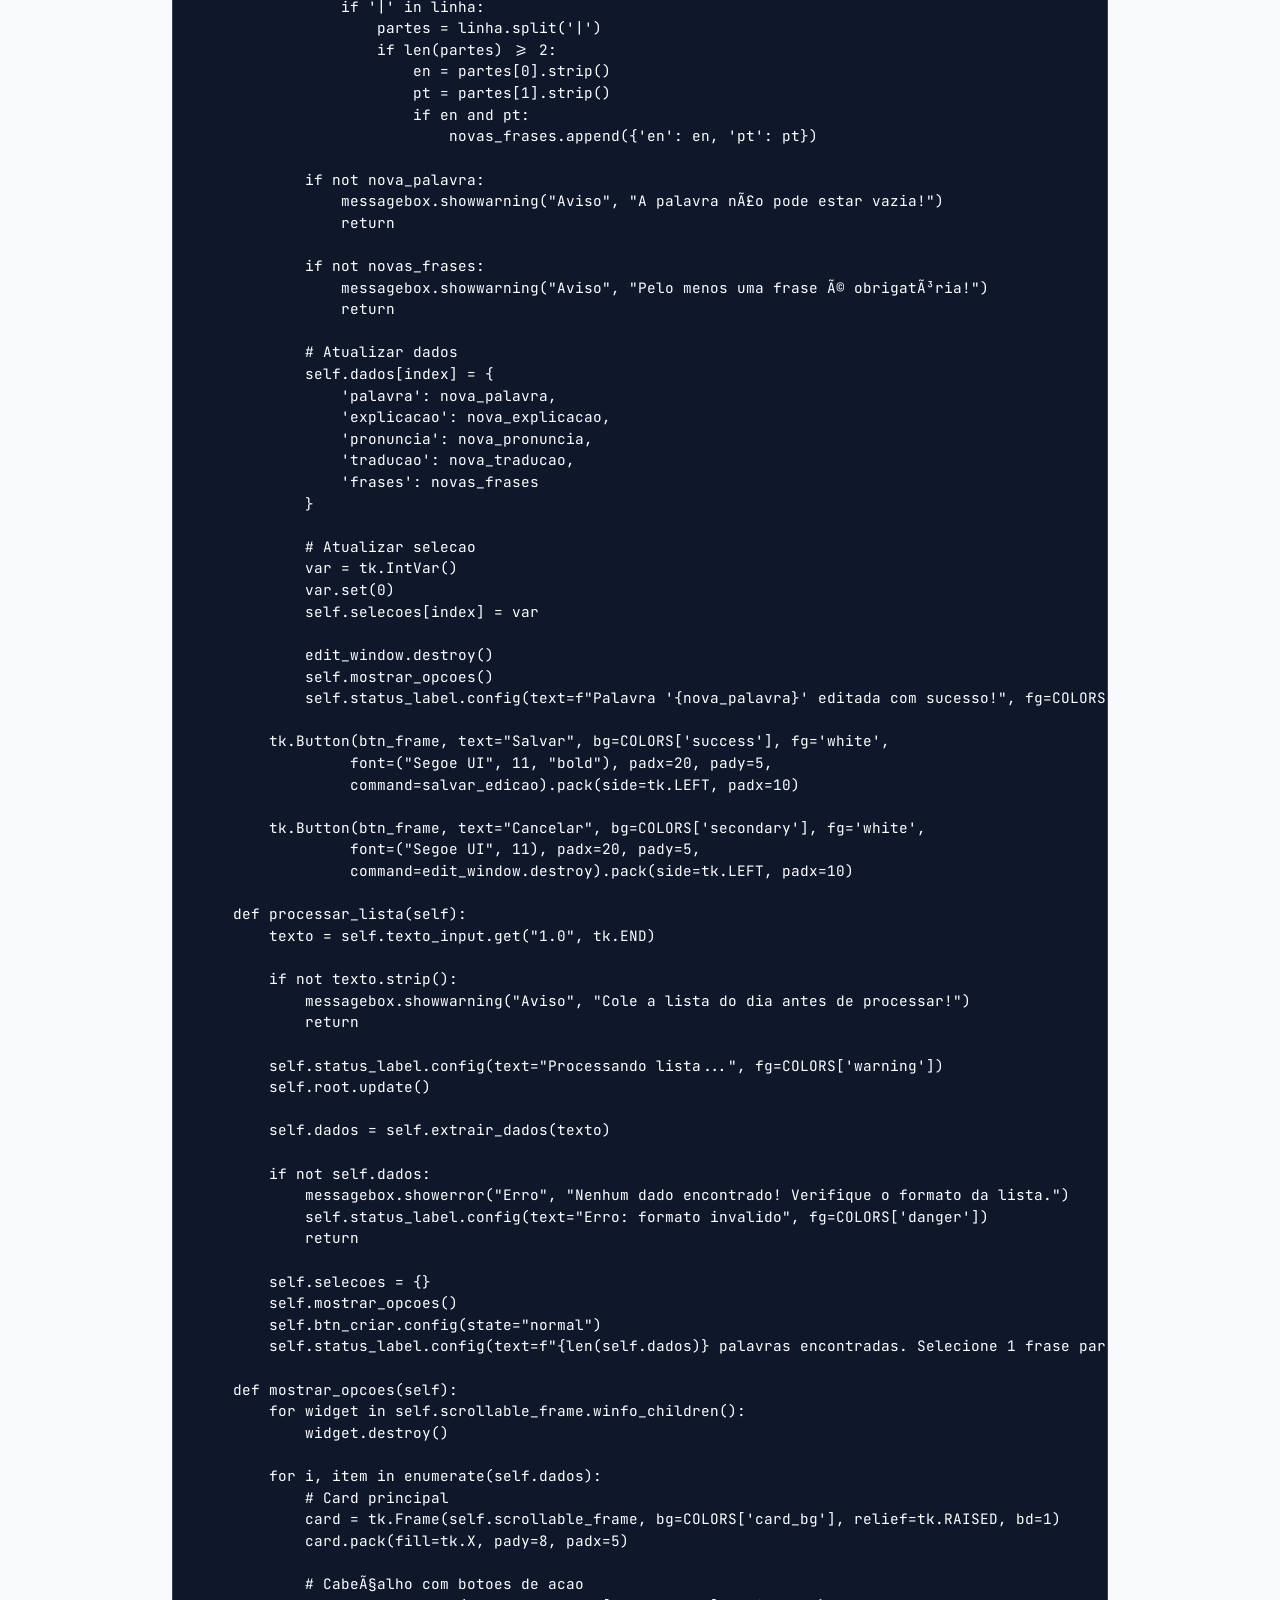
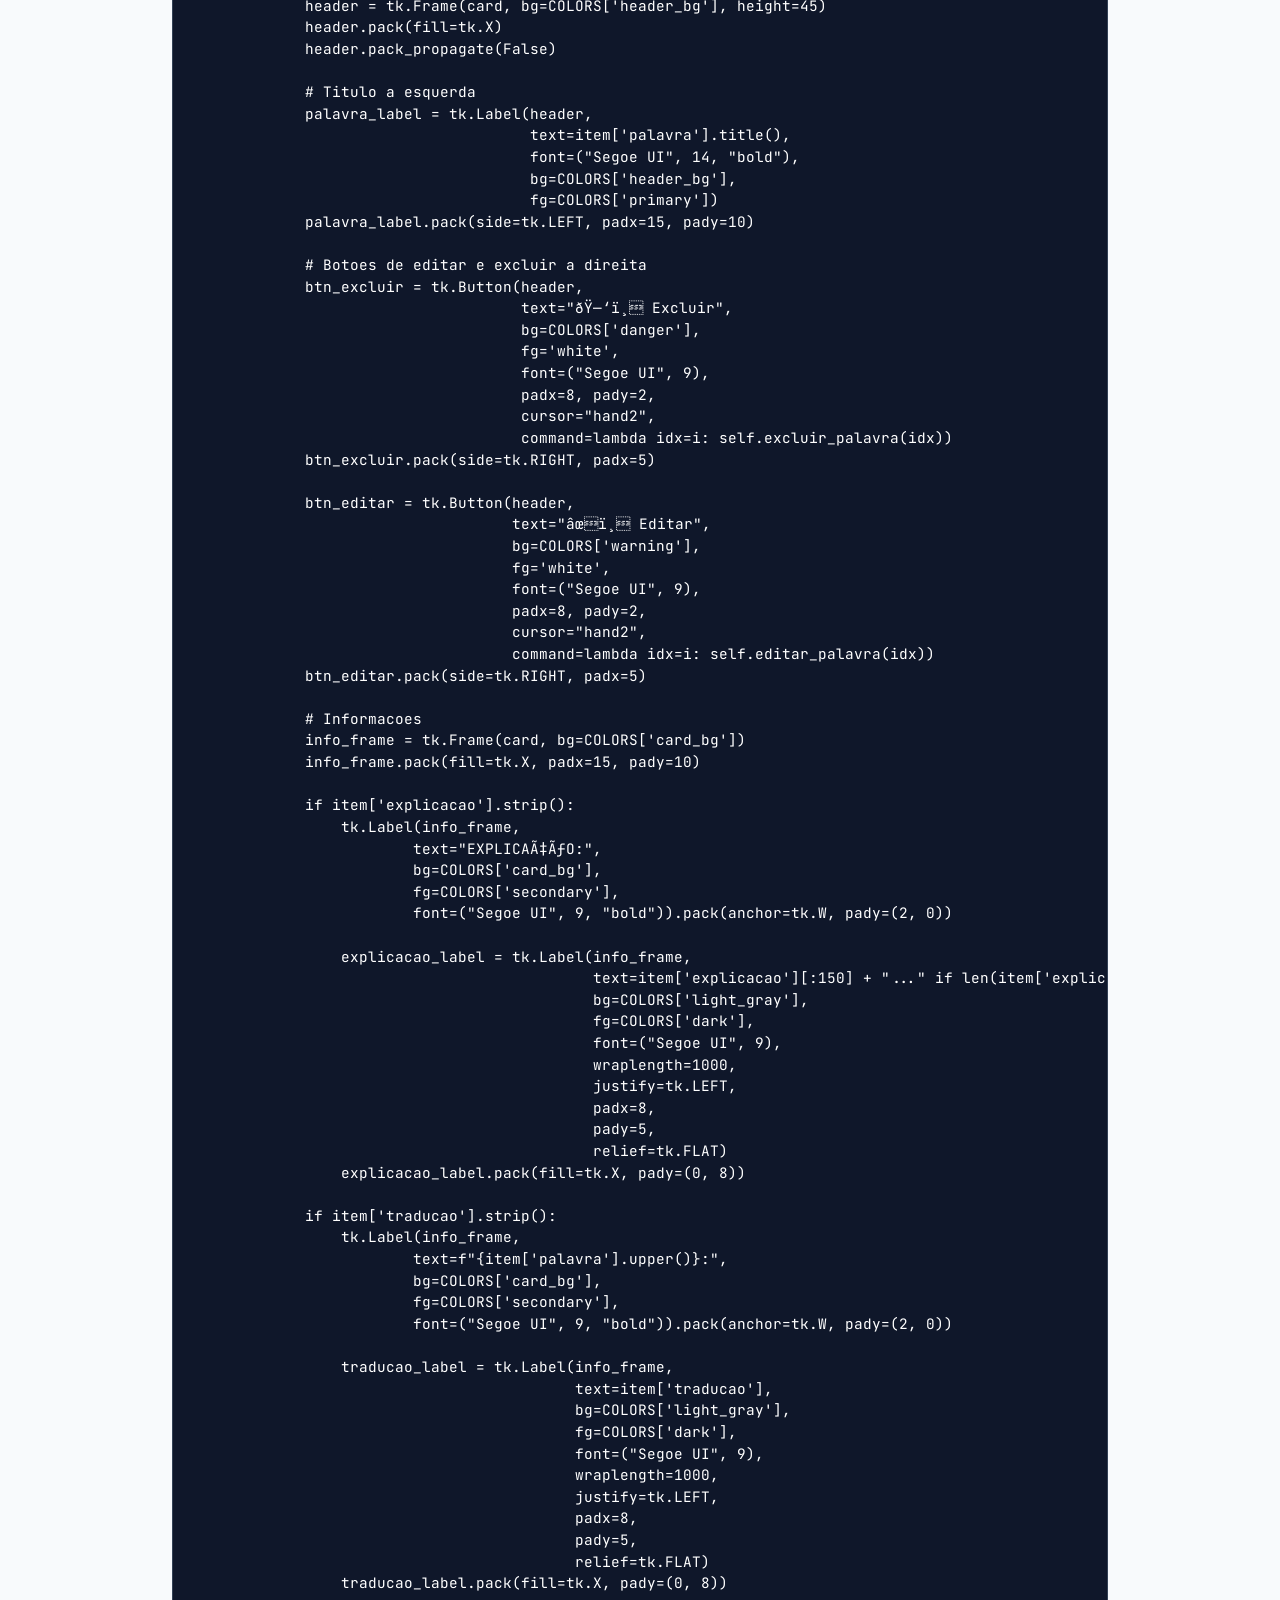
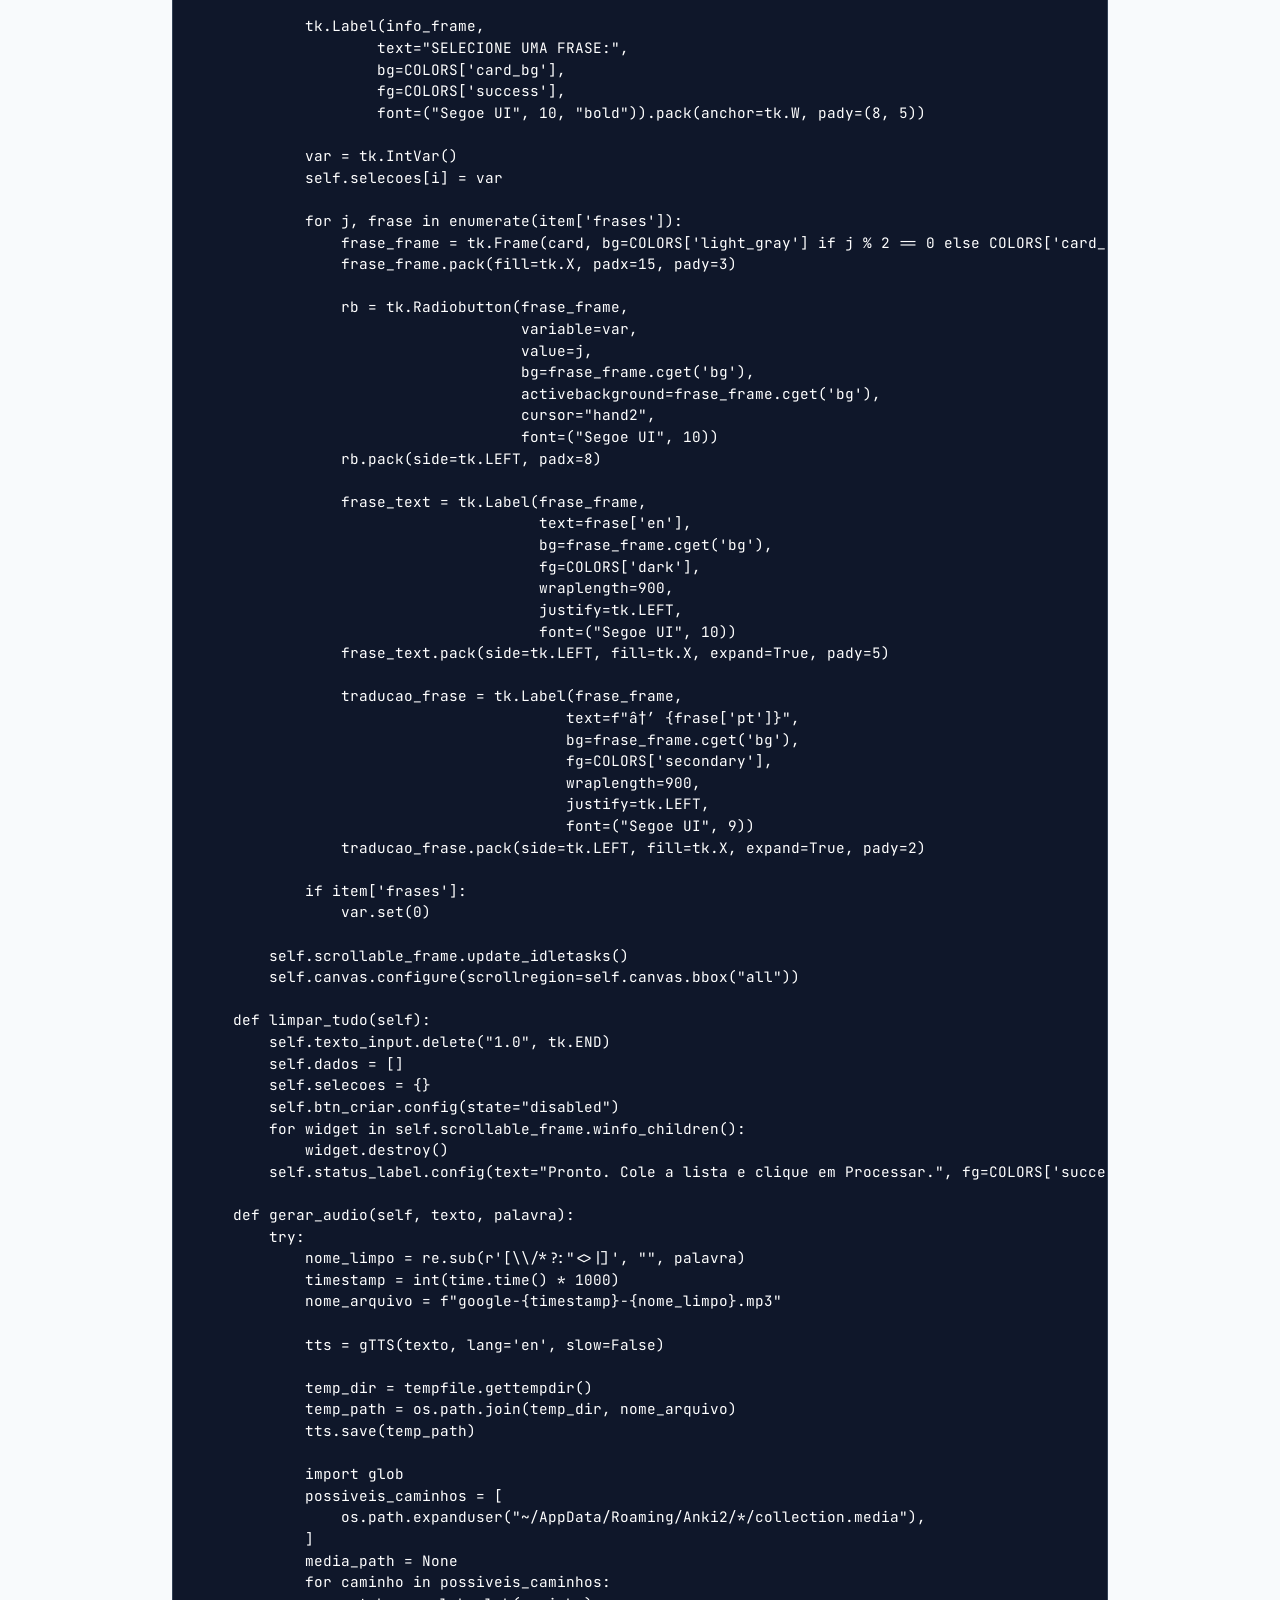
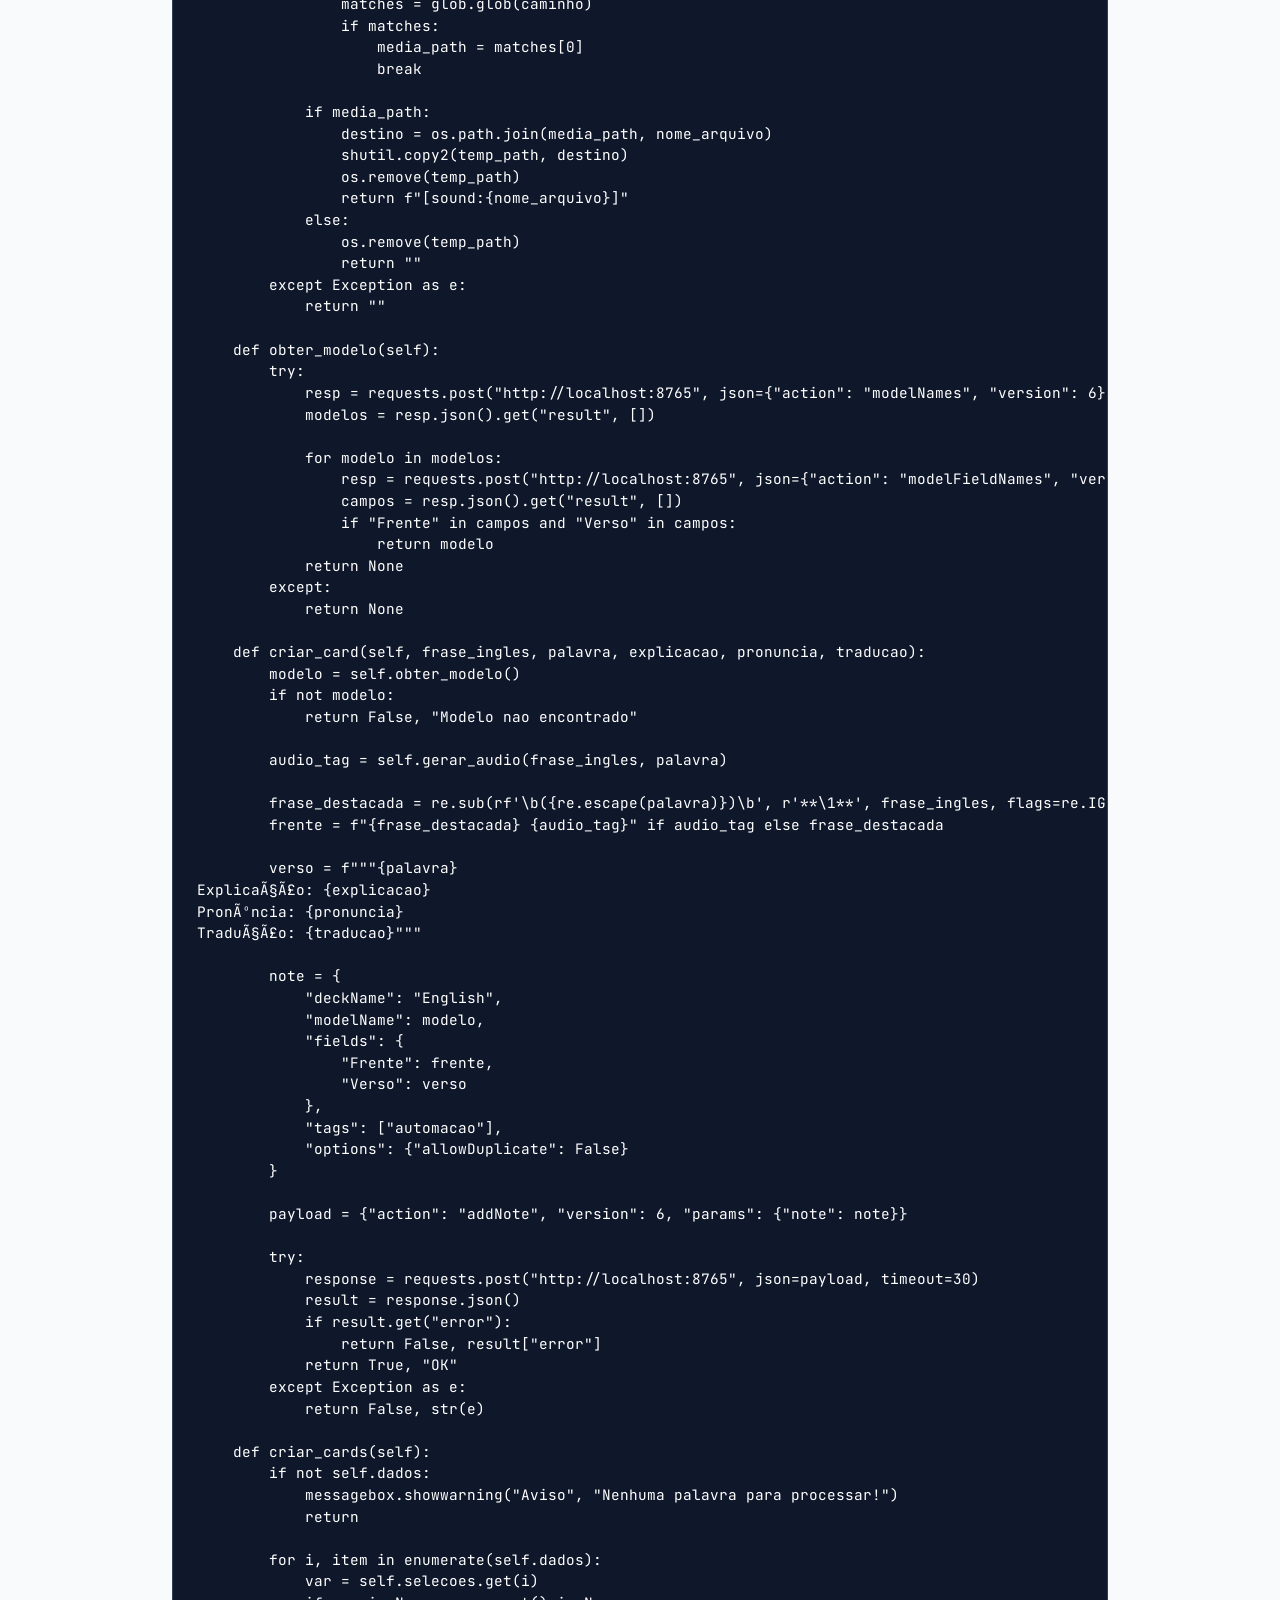
==== commit 485eb44e: "fix: update python script code in html and py files" ====
--- a/index.html
+++ b/index.html
@@ -1,12 +1,12 @@
-<!DOCTYPE html>
+﻿<!DOCTYPE html>
 <html lang="pt-br">
 
 <head>
     <meta charset="UTF-8">
     <meta name="viewport" content="width=device-width, initial-scale=1.0">
-    <title>Automação Anki: Domine o Inglês com Python e IA</title>
+    <title>AutomaÃ§Ã£o Anki: Domine o InglÃªs com Python e IA</title>
     <meta name="description"
-        content="Tutorial completo sobre como automatizar a criação de cards no Anki usando Python e inteligência artificial.">
+        content="Tutorial completo sobre como automatizar a criaÃ§Ã£o de cards no Anki usando Python e inteligÃªncia artificial.">
     <link rel="stylesheet" href="style.css">
     <link rel="preconnect" href="https://fonts.googleapis.com">
     <link rel="preconnect" href="https://fonts.gstatic.com" crossorigin>
@@ -14,7 +14,7 @@
         href="https://fonts.googleapis.com/css2?family=Inter:wght@400;500;600;700;800&family=JetBrains+Mono&display=swap"
         rel="stylesheet">
     <style>
-        /* Estilos Críticos para Garantir Visibilidade Imediata */
+        /* Estilos CrÃ­ticos para Garantir Visibilidade Imediata */
         pre {
             background-color: #0f172a !important;
             color: #ffffff !important;
@@ -42,79 +42,79 @@
         <div class="container">
             <!-- Substituir pelo caminho real da imagem gerada -->
             <img src="hero.png" alt="Anki Automation Hero" class="hero-img">
-            <h1>📚 Automação de Cards ANKI</h1>
-            <p class="subtitle">Aprenda a criar centenas de flashcards com áudio e tradução em minutos usando Python e
-                Inteligência Artificial.</p>
+            <h1>ðŸ“š AutomaÃ§Ã£o de Cards ANKI</h1>
+            <p class="subtitle">Aprenda a criar centenas de flashcards com Ã¡udio e traduÃ§Ã£o em minutos usando Python e
+                InteligÃªncia Artificial.</p>
         </div>
     </header>
 
     <div class="container">
         <nav class="toc">
-            <h2>Conteúdo do Tutorial</h2>
+            <h2>ConteÃºdo do Tutorial</h2>
             <ul>
-                <li><a href="#introducao">1. O que é este tutorial?</a></li>
-                <li><a href="#python">2. Instalação do Python</a></li>
+                <li><a href="#introducao">1. O que Ã© este tutorial?</a></li>
+                <li><a href="#python">2. InstalaÃ§Ã£o do Python</a></li>
                 <li><a href="#ankiconnect">3. Anki Connect</a></li>
-                <li><a href="#dependencias">4. Dependências</a></li>
-                <li><a href="#script">5. O Script de Automação</a></li>
+                <li><a href="#dependencias">4. DependÃªncias</a></li>
+                <li><a href="#script">5. O Script de AutomaÃ§Ã£o</a></li>
                 <li><a href="#prompt">6. O Prompt de IA</a></li>
                 <li><a href="#uso">7. Como Usar</a></li>
-                <li><a href="#solucao">8. Solução de Problemas</a></li>
+                <li><a href="#solucao">8. SoluÃ§Ã£o de Problemas</a></li>
             </ul>
         </nav>
 
         <main>
             <section id="introducao">
-                <h2>1. O que é este tutorial?</h2>
-                <p>Este guia definitivo ensina você a <strong>automatizar a criação de cards no ANKI</strong> em lote.
+                <h2>1. O que Ã© este tutorial?</h2>
+                <p>Este guia definitivo ensina vocÃª a <strong>automatizar a criaÃ§Ã£o de cards no ANKI</strong> em lote.
                     Chega de copiar e colar manualmente palavra por palavra!</p>
                 <div class="step-item">
-                    <div class="step-number">✓</div>
+                    <div class="step-number">âœ“</div>
                     <div>
-                        <strong>Produtividade Máxima:</strong> Cole uma lista com 10 palavras e 50 frases de uma vez.
-                        Selecione a melhor frase com um clique e gere áudios automáticos com Google TTS.
+                        <strong>Produtividade MÃ¡xima:</strong> Cole uma lista com 10 palavras e 50 frases de uma vez.
+                        Selecione a melhor frase com um clique e gere Ã¡udios automÃ¡ticos com Google TTS.
                     </div>
                 </div>
             </section>
 
             <section id="python">
-                <h2>2. Instalação do Python</h2>
-                <p>O Python é o motor que roda nossa automação. Para instalá-lo no Windows:</p>
+                <h2>2. InstalaÃ§Ã£o do Python</h2>
+                <p>O Python Ã© o motor que roda nossa automaÃ§Ã£o. Para instalÃ¡-lo no Windows:</p>
                 <ol class="step-list">
                     <li class="step-item">
                         <div class="step-number">1</div>
                         <div>
                             <strong>Microsoft Store:</strong> Abra a loja, procure por "Python 3.12" e clique em
-                            instalar. É o método mais simples e seguro.
+                            instalar. Ã‰ o mÃ©todo mais simples e seguro.
                         </div>
                     </li>
                     <li class="step-item">
                         <div class="step-number">2</div>
                         <div>
-                            <strong>Site Oficial:</strong> Acesse python.org, baixe o instalador e <strong>não
-                                esqueça</strong> de marcar a opção "Add Python to PATH" na primeira tela.
+                            <strong>Site Oficial:</strong> Acesse python.org, baixe o instalador e <strong>nÃ£o
+                                esqueÃ§a</strong> de marcar a opÃ§Ã£o "Add Python to PATH" na primeira tela.
                         </div>
                     </li>
                 </ol>
             </section>
 
             <section id="ankiconnect">
-                <h2>3. Instalação do Anki Connect</h2>
+                <h2>3. InstalaÃ§Ã£o do Anki Connect</h2>
                 <p>O Anki Connect permite que o nosso script converse com o seu Anki. Siga os passos:</p>
                 <div class="step-item">
                     <div>
-                        1. No Anki, vá em <code>Ferramentas > Complementos > Obter Complementos</code>.<br>
-                        2. Digite o código: <strong>2055492159</strong><br>
+                        1. No Anki, vÃ¡ em <code>Ferramentas > Complementos > Obter Complementos</code>.<br>
+                        2. Digite o cÃ³digo: <strong>2055492159</strong><br>
                         3. Reinicie o Anki.
                     </div>
                 </div>
-                <p>Para verificar se está funcionando, acesse <code>http://localhost:8765</code> no seu navegador. Você
+                <p>Para verificar se estÃ¡ funcionando, acesse <code>http://localhost:8765</code> no seu navegador. VocÃª
                     deve ver uma mensagem do AnkiConnect.</p>
             </section>
 
             <section id="dependencias">
-                <h2>4. Instalação das Dependências</h2>
-                <p>Abra o Prompt de Comando (CMD) e execute o comando abaixo para instalar as bibliotecas necessárias:
+                <h2>4. InstalaÃ§Ã£o das DependÃªncias</h2>
+                <p>Abra o Prompt de Comando (CMD) e execute o comando abaixo para instalar as bibliotecas necessÃ¡rias:
                 </p>
                 <div class="code-container">
                     <button class="copy-btn">Copiar</button>
@@ -123,11 +123,11 @@
             </section>
 
             <section id="script">
-                <h2>5. O Script de Automação</h2>
-                <p>Este é o coração do projeto. Salve o código abaixo em um arquivo chamado <code>anki_gui.py</code>
+                <h2>5. O Script de AutomaÃ§Ã£o</h2>
+                <p>Este Ã© o coraÃ§Ã£o do projeto. Salve o cÃ³digo abaixo em um arquivo chamado <code>anki_gui.py</code>
                     dentro de uma pasta dedicada.</p>
                 <div class="code-container">
-                    <button class="copy-btn">Copiar Código</button>
+                    <button class="copy-btn">Copiar CÃ³digo</button>
                     <pre><code>import tkinter as tk
 from tkinter import ttk, scrolledtext, messagebox, simpledialog, Toplevel
 import re
@@ -311,7 +311,7 @@
         while i < len(linhas):
             linha = linhas[i].strip()
             
-            # Uma palavra começa com ### ou **palavra** (sem dois pontos no final para não confundir com metadados)
+            # Uma palavra comeÃ§a com ### ou **palavra** (sem dois pontos no final para nÃ£o confundir com metadados)
             if linha.startswith('###') or (linha.startswith('**') and ':' not in linha and len(linha) > 4):
                 palavra_match = re.search(r'\*\*([^*]+)\*\*|^###\s*(?:\d+\.\s*)?(.+)', linha)
                 if palavra_match:
@@ -324,24 +324,24 @@
                     traducao = ""
                     frases = []
                     
-                    # Captura metadados e frases até a próxima palavra ou fim do texto
+                    # Captura metadados e frases atÃ© a prÃ³xima palavra ou fim do texto
                     while i < len(linhas):
                         sub_linha = linhas[i].strip()
                         
-                        # Se encontrar o início de outra palavra, interrompe a busca para este bloco
+                        # Se encontrar o inÃ­cio de outra palavra, interrompe a busca para este bloco
                         if sub_linha.startswith('###') or (sub_linha.startswith('**') and ':' not in sub_linha and len(sub_linha) > 4):
                             break
                         
                         # Captura metadados
-                        if 'Explicação:' in sub_linha:
-                            explicacao = sub_linha.split('Explicação:')[1].replace('**', '').strip()
-                        elif 'Pronúncia:' in sub_linha:
-                            pronuncia = sub_linha.split('Pronúncia:')[1].replace('**', '').strip()
-                        elif 'Tradução:' in sub_linha:
-                            traducao = sub_linha.split('Tradução:')[1].replace('**', '').strip()
+                        if 'ExplicaÃ§Ã£o:' in sub_linha:
+                            explicacao = sub_linha.split('ExplicaÃ§Ã£o:')[1].replace('**', '').strip()
+                        elif 'PronÃºncia:' in sub_linha:
+                            pronuncia = sub_linha.split('PronÃºncia:')[1].replace('**', '').strip()
+                        elif 'TraduÃ§Ã£o:' in sub_linha:
+                            traducao = sub_linha.split('TraduÃ§Ã£o:')[1].replace('**', '').strip()
                         
                         # Captura frases da tabela
-                        if '|' in sub_linha and not any(x in sub_linha for x in ['English Sentence', '---', '|--', 'Frase em inglês']):
+                        if '|' in sub_linha and not any(x in sub_linha for x in ['English Sentence', '---', '|--', 'Frase em inglÃªs']):
                             partes = sub_linha.split('|')
                             if len(partes) >= 3:
                                 frase_en = partes[1].replace('**', '').strip()
@@ -368,7 +368,7 @@
     
     def excluir_palavra(self, index):
         """Remove uma palavra e suas frases da lista"""
-        if messagebox.askyesno("Confirmar Exclusão", f"Deseja excluir a palavra '{self.dados[index]['palavra']}' e todas as suas frases?"):
+        if messagebox.askyesno("Confirmar ExclusÃ£o", f"Deseja excluir a palavra '{self.dados[index]['palavra']}' e todas as suas frases?"):
             self.dados.pop(index)
             # Reorganizar selecoes
             novas_selecoes = {}
@@ -379,7 +379,7 @@
                     novas_selecoes[i-1] = var
             self.selecoes = novas_selecoes
             self.mostrar_opcoes()
-            self.status_label.config(text=f"Palavra excluída. Restam {len(self.dados)} palavras.", fg=COLORS['warning'])
+            self.status_label.config(text=f"Palavra excluÃ­da. Restam {len(self.dados)} palavras.", fg=COLORS['warning'])
     
     def editar_palavra(self, index):
         """Abre janela para editar palavra, explicacao, pronuncia, traducao e frases"""
@@ -414,28 +414,28 @@
         row += 1
         
         # Explicacao
-        tk.Label(scrollable_frame, text="Explicação:", font=("Segoe UI", 10, "bold"), bg=COLORS['bg']).grid(row=row, column=0, sticky=tk.NW, padx=10, pady=5)
+        tk.Label(scrollable_frame, text="ExplicaÃ§Ã£o:", font=("Segoe UI", 10, "bold"), bg=COLORS['bg']).grid(row=row, column=0, sticky=tk.NW, padx=10, pady=5)
         explicacao_text = tk.Text(scrollable_frame, font=("Segoe UI", 10), width=60, height=4, wrap=tk.WORD)
         explicacao_text.insert("1.0", item['explicacao'])
         explicacao_text.grid(row=row, column=1, padx=10, pady=5)
         row += 1
         
         # Pronuncia
-        tk.Label(scrollable_frame, text="Pronúncia:", font=("Segoe UI", 10, "bold"), bg=COLORS['bg']).grid(row=row, column=0, sticky=tk.W, padx=10, pady=5)
+        tk.Label(scrollable_frame, text="PronÃºncia:", font=("Segoe UI", 10, "bold"), bg=COLORS['bg']).grid(row=row, column=0, sticky=tk.W, padx=10, pady=5)
         pronuncia_entry = tk.Entry(scrollable_frame, font=("Segoe UI", 11), width=50)
         pronuncia_entry.insert(0, item['pronuncia'])
         pronuncia_entry.grid(row=row, column=1, padx=10, pady=5)
         row += 1
         
         # Traducao
-        tk.Label(scrollable_frame, text="Tradução:", font=("Segoe UI", 10, "bold"), bg=COLORS['bg']).grid(row=row, column=0, sticky=tk.W, padx=10, pady=5)
+        tk.Label(scrollable_frame, text="TraduÃ§Ã£o:", font=("Segoe UI", 10, "bold"), bg=COLORS['bg']).grid(row=row, column=0, sticky=tk.W, padx=10, pady=5)
         traducao_entry = tk.Entry(scrollable_frame, font=("Segoe UI", 11), width=50)
         traducao_entry.insert(0, item['traducao'])
         traducao_entry.grid(row=row, column=1, padx=10, pady=5)
         row += 1
         
         # Frases
-        tk.Label(scrollable_frame, text="Frases (uma por linha, formato: frase em inglês | tradução):", 
+        tk.Label(scrollable_frame, text="Frases (uma por linha, formato: frase em inglÃªs | traduÃ§Ã£o):", 
                 font=("Segoe UI", 10, "bold"), bg=COLORS['bg']).grid(row=row, column=0, columnspan=2, sticky=tk.W, padx=10, pady=5)
         row += 1
         
@@ -467,11 +467,11 @@
                             novas_frases.append({'en': en, 'pt': pt})
             
             if not nova_palavra:
-                messagebox.showwarning("Aviso", "A palavra não pode estar vazia!")
+                messagebox.showwarning("Aviso", "A palavra nÃ£o pode estar vazia!")
                 return
             
             if not novas_frases:
-                messagebox.showwarning("Aviso", "Pelo menos uma frase é obrigatória!")
+                messagebox.showwarning("Aviso", "Pelo menos uma frase Ã© obrigatÃ³ria!")
                 return
             
             # Atualizar dados
@@ -531,7 +531,7 @@
             card = tk.Frame(self.scrollable_frame, bg=COLORS['card_bg'], relief=tk.RAISED, bd=1)
             card.pack(fill=tk.X, pady=8, padx=5)
             
-            # Cabeçalho com botoes de acao
+            # CabeÃ§alho com botoes de acao
             header = tk.Frame(card, bg=COLORS['header_bg'], height=45)
             header.pack(fill=tk.X)
             header.pack_propagate(False)
@@ -546,7 +546,7 @@
             
             # Botoes de editar e excluir a direita
             btn_excluir = tk.Button(header, 
-                                    text="🗑️ Excluir", 
+                                    text="ðŸ—‘ï¸ Excluir", 
                                     bg=COLORS['danger'],
                                     fg='white',
                                     font=("Segoe UI", 9),
@@ -556,7 +556,7 @@
             btn_excluir.pack(side=tk.RIGHT, padx=5)
             
             btn_editar = tk.Button(header, 
-                                   text="✏️ Editar", 
+                                   text="âœï¸ Editar", 
                                    bg=COLORS['warning'],
                                    fg='white',
                                    font=("Segoe UI", 9),
@@ -571,7 +571,7 @@
             
             if item['explicacao'].strip():
                 tk.Label(info_frame, 
-                        text="EXPLICAÇÃO:",
+                        text="EXPLICAÃ‡ÃƒO:",
                         bg=COLORS['card_bg'],
                         fg=COLORS['secondary'],
                         font=("Segoe UI", 9, "bold")).pack(anchor=tk.W, pady=(2, 0))
@@ -639,7 +639,7 @@
                 frase_text.pack(side=tk.LEFT, fill=tk.X, expand=True, pady=5)
                 
                 traducao_frase = tk.Label(frase_frame,
-                                         text=f"→ {frase['pt']}",
+                                         text=f"â†’ {frase['pt']}",
                                          bg=frase_frame.cget('bg'),
                                          fg=COLORS['secondary'],
                                          wraplength=900,
@@ -721,9 +721,9 @@
         frente = f"{frase_destacada} {audio_tag}" if audio_tag else frase_destacada
         
         verso = f"""{palavra}
-Explicação: {explicacao}
-Pronúncia: {pronuncia}
-Tradução: {traducao}"""
+ExplicaÃ§Ã£o: {explicacao}
+PronÃºncia: {pronuncia}
+TraduÃ§Ã£o: {traducao}"""
         
         note = {
             "deckName": "English",
@@ -826,12 +826,12 @@
 
             <section id="prompt">
                 <h2>6. O Prompt de IA</h2>
-                <p>Antes de usar o programa, você precisa ter sua lista de palavras com 5 frases cada. Você pode usar o <strong>DeepSeek</strong> (ou qualquer outro assistente de IA) para gerar essa lista automaticamente.</p>
+                <p>Antes de usar o programa, vocÃª precisa ter sua lista de palavras com 5 frases cada. VocÃª pode usar o <strong>DeepSeek</strong> (ou qualquer outro assistente de IA) para gerar essa lista automaticamente.</p>
                 
                 <h3>Prompt para copiar e colar:</h3>
                 <div class="code-container">
                     <button class="copy-btn">Copiar Prompt</button>
-                    <pre><code>Aja como um especialista em Tradução e Ensino de Idiomas para alunos de nível pré-intermediário que preferem um estilo descontraído e informal. Sua tarefa é fornecer as informações para cada palavra da lista a seguir, seguindo estas etapas:
+                    <pre><code>Aja como um especialista em TraduÃ§Ã£o e Ensino de Idiomas para alunos de nÃ­vel prÃ©-intermediÃ¡rio que preferem um estilo descontraÃ­do e informal. Sua tarefa Ã© fornecer as informaÃ§Ãµes para cada palavra da lista a seguir, seguindo estas etapas:
 
 Lista do dia:
 
@@ -848,14 +848,14 @@
 motion
 clockwise
 
-Instruções:
+InstruÃ§Ãµes:
 Para cada palavra, siga as etapas detalhadas abaixo:
-Explicação: Dê uma explicação de 3 a 5 linhas sobre a tradução de inglês para português. As explicações devem ser descontraídas, como se estivesse explicando para um amigo.
-Pronúncia: Forneça a palavra destacada em negrito com sua pronúncia fonética padrão em inglês (IPA), seguida de uma pronúncia fonética "amigável" (mais fácil de ler para brasileiros), aproximando-se do português, mantenha tudo em letra minuscula.
-Tradução: Forneça a tradução da palavra de inglês para português, use como referência o site Reverso https://www.reverso.net/tradu%C3%A7%C3%A3o-texto 
-Exemplos de frases: Forneça 5 exemplos de frases em inglês, relacionadas ao cotidiano, que tenham entre 70 e 100 caracteres. As frases devem destacar a palavra em negrito.
-Tradução das frases: Traduza as 5 frases de inglês para o português, em um estilo informal, destacando a palavra principal em negrito.
-Formato esperado: As frases e suas traduções devem vir em formato de tabela, com a frase em inglês na primeira coluna e a tradução em português na segunda coluna.</code></pre>
+ExplicaÃ§Ã£o: DÃª uma explicaÃ§Ã£o de 3 a 5 linhas sobre a traduÃ§Ã£o de inglÃªs para portuguÃªs. As explicaÃ§Ãµes devem ser descontraÃ­das, como se estivesse explicando para um amigo.
+PronÃºncia: ForneÃ§a a palavra destacada em negrito com sua pronÃºncia fonÃ©tica padrÃ£o em inglÃªs (IPA), seguida de uma pronÃºncia fonÃ©tica "amigÃ¡vel" (mais fÃ¡cil de ler para brasileiros), aproximando-se do portuguÃªs, mantenha tudo em letra minuscula.
+TraduÃ§Ã£o: ForneÃ§a a traduÃ§Ã£o da palavra de inglÃªs para portuguÃªs, use como referÃªncia o site Reverso https://www.reverso.net/tradu%C3%A7%C3%A3o-texto 
+Exemplos de frases: ForneÃ§a 5 exemplos de frases em inglÃªs, relacionadas ao cotidiano, que tenham entre 70 e 100 caracteres. As frases devem destacar a palavra em negrito.
+TraduÃ§Ã£o das frases: Traduza as 5 frases de inglÃªs para o portuguÃªs, em um estilo informal, destacando a palavra principal em negrito.
+Formato esperado: As frases e suas traduÃ§Ãµes devem vir em formato de tabela, com a frase em inglÃªs na primeira coluna e a traduÃ§Ã£o em portuguÃªs na segunda coluna.</code></pre>
                 </div>
             </section>
 
@@ -864,11 +864,11 @@
                 <ol class="step-list">
                     <li class="step-item">
                         <div class="step-number">1</div>
-                        <div><strong>Gere a lista:</strong> Use o prompt acima com suas palavras do dia no <strong>DeepSeek</strong>. Lembre-se de usar o botão de copiar do próprio chat.</div>
+                        <div><strong>Gere a lista:</strong> Use o prompt acima com suas palavras do dia no <strong>DeepSeek</strong>. Lembre-se de usar o botÃ£o de copiar do prÃ³prio chat.</div>
                     </li>
                     <li class="step-item">
                         <div class="step-number">2</div>
-                        <div><strong>Inicie o Script:</strong> No terminal, navegue até a pasta e rode
+                        <div><strong>Inicie o Script:</strong> No terminal, navegue atÃ© a pasta e rode
                             <code>python anki_gui.py</code>.</div>
                     </li>
                     <li class="step-item">
@@ -880,30 +880,30 @@
             </section>
 
             <section id="solucao">
-                <h2>8. Solução de Problemas</h2>
+                <h2>8. SoluÃ§Ã£o de Problemas</h2>
                 <table>
                     <thead>
                         <tr>
                             <th>Problema</th>
-                            <th>Solução</th>
+                            <th>SoluÃ§Ã£o</th>
                         </tr>
                     </thead>
                     <tbody>
                         <tr>
-                            <td>Python não reconhecido</td>
+                            <td>Python nÃ£o reconhecido</td>
                             <td>Reinstale marcando "Add to PATH"</td>
                         </tr>
                         <tr>
-                            <td>Anki Connect não responde</td>
-                            <td>Verifique se o Anki está aberto</td>
+                            <td>Anki Connect nÃ£o responde</td>
+                            <td>Verifique se o Anki estÃ¡ aberto</td>
                         </tr>
                         <tr>
-                            <td>Erro de Áudio</td>
-                            <td>Verifique a conexão com a internet</td>
+                            <td>Erro de Ãudio</td>
+                            <td>Verifique a conexÃ£o com a internet</td>
                         </tr>
                         <tr>
-                            <td>O script não encontra dados</td>
-                            <td>Certifique-se de usar o <strong>DeepSeek</strong> com o botão de copiar do chat</td>
+                            <td>O script nÃ£o encontra dados</td>
+                            <td>Certifique-se de usar o <strong>DeepSeek</strong> com o botÃ£o de copiar do chat</td>
                         </tr>
                     </tbody>
                 </table>
@@ -913,7 +913,7 @@
 
     <footer>
         <div class="container">
-            <p>&copy; 2026 Tutorial de Automação Anki. Criado para estudantes de idiomas de alta performance.</p>
+            <p>&copy; 2026 Tutorial de AutomaÃ§Ã£o Anki. Criado para estudantes de idiomas de alta performance.</p>
             <p><a href="#">Voltar ao topo</a></p>
         </div>
     </footer>
@@ -922,3 +922,4 @@
 </body>
 
 </html>
+
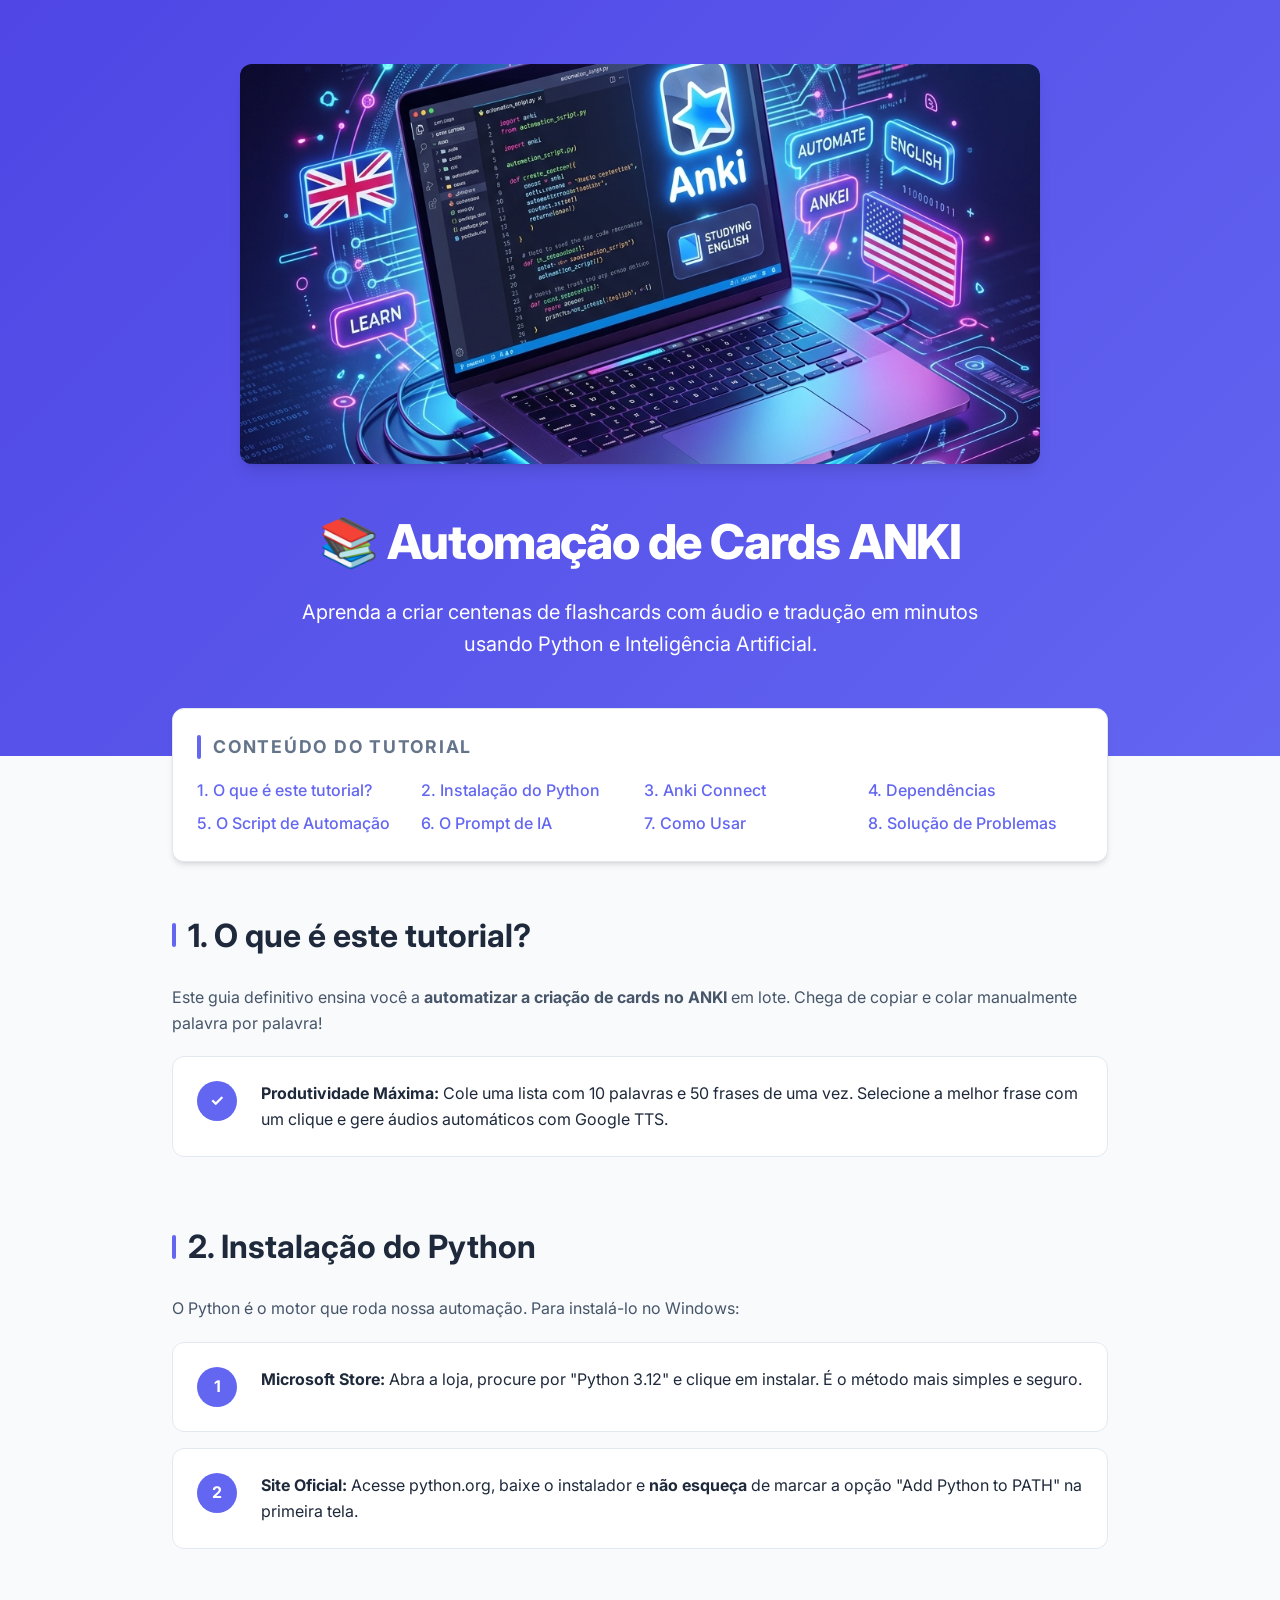
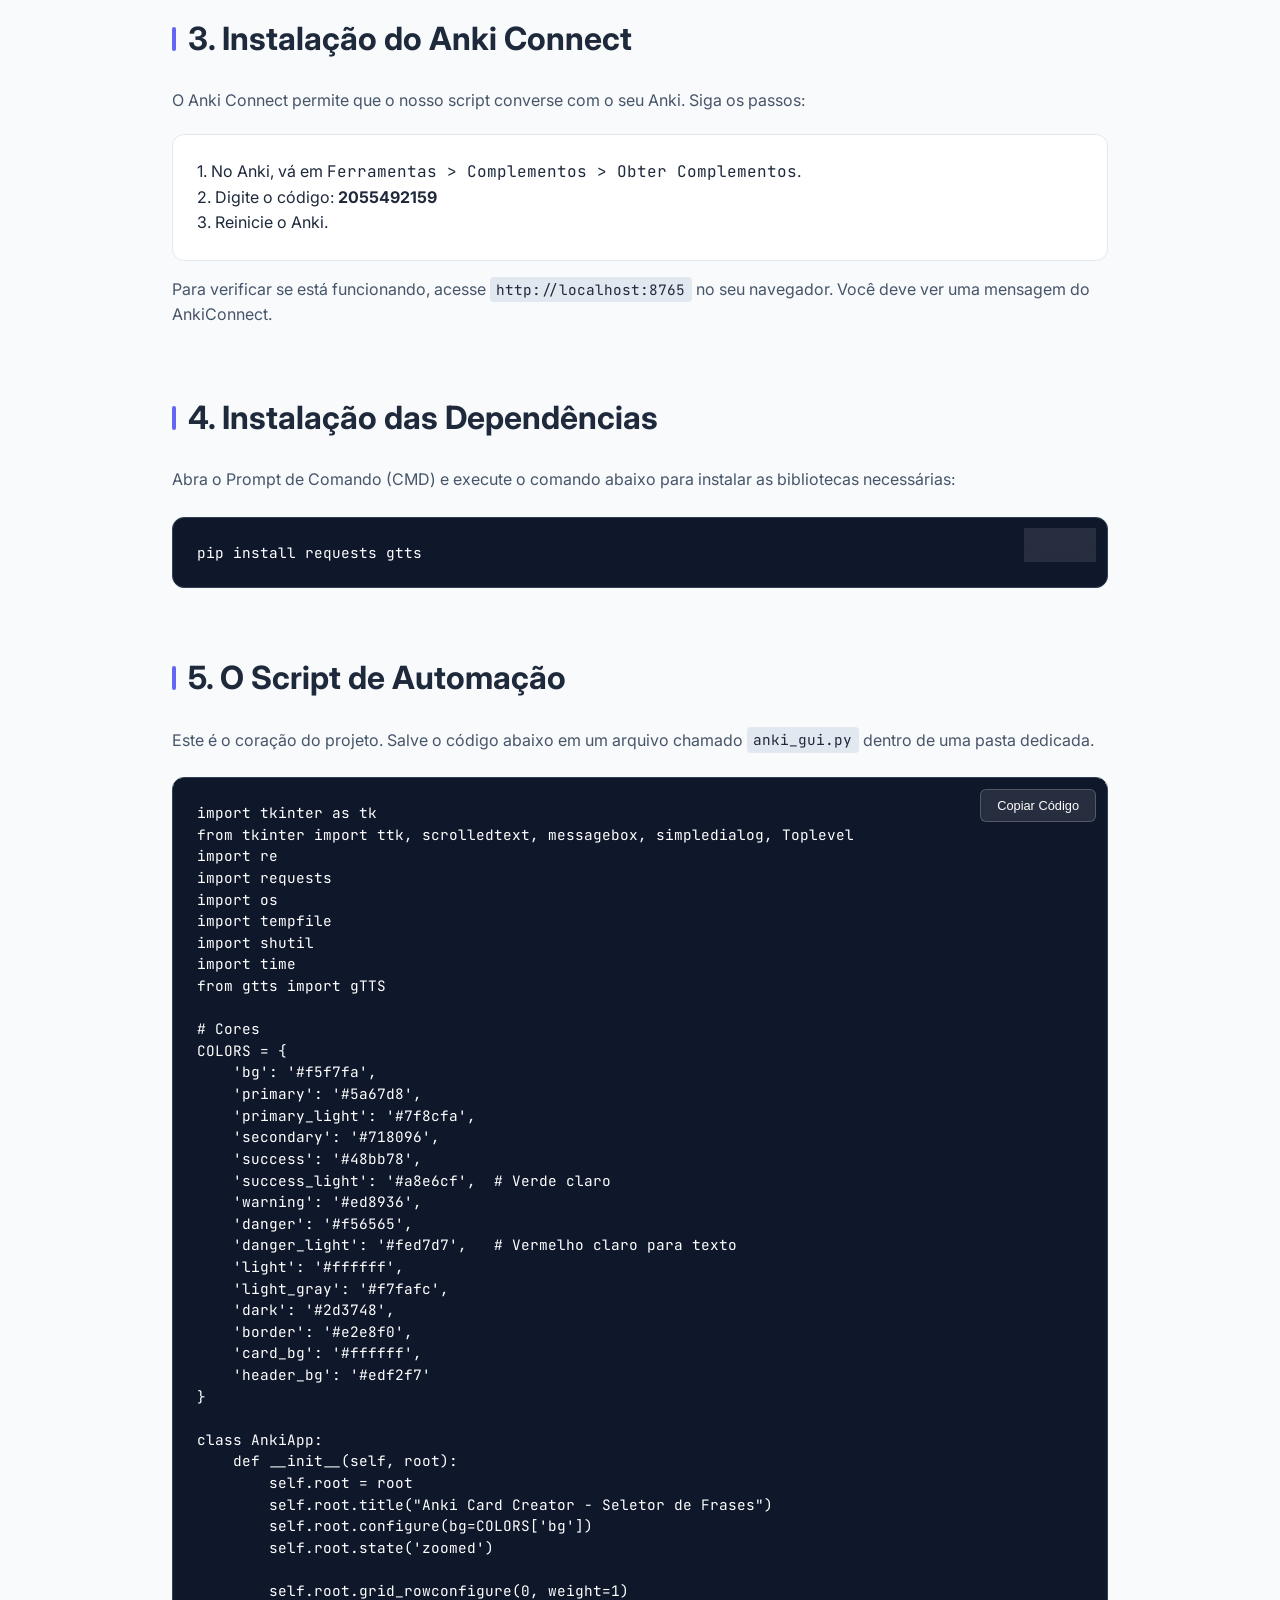
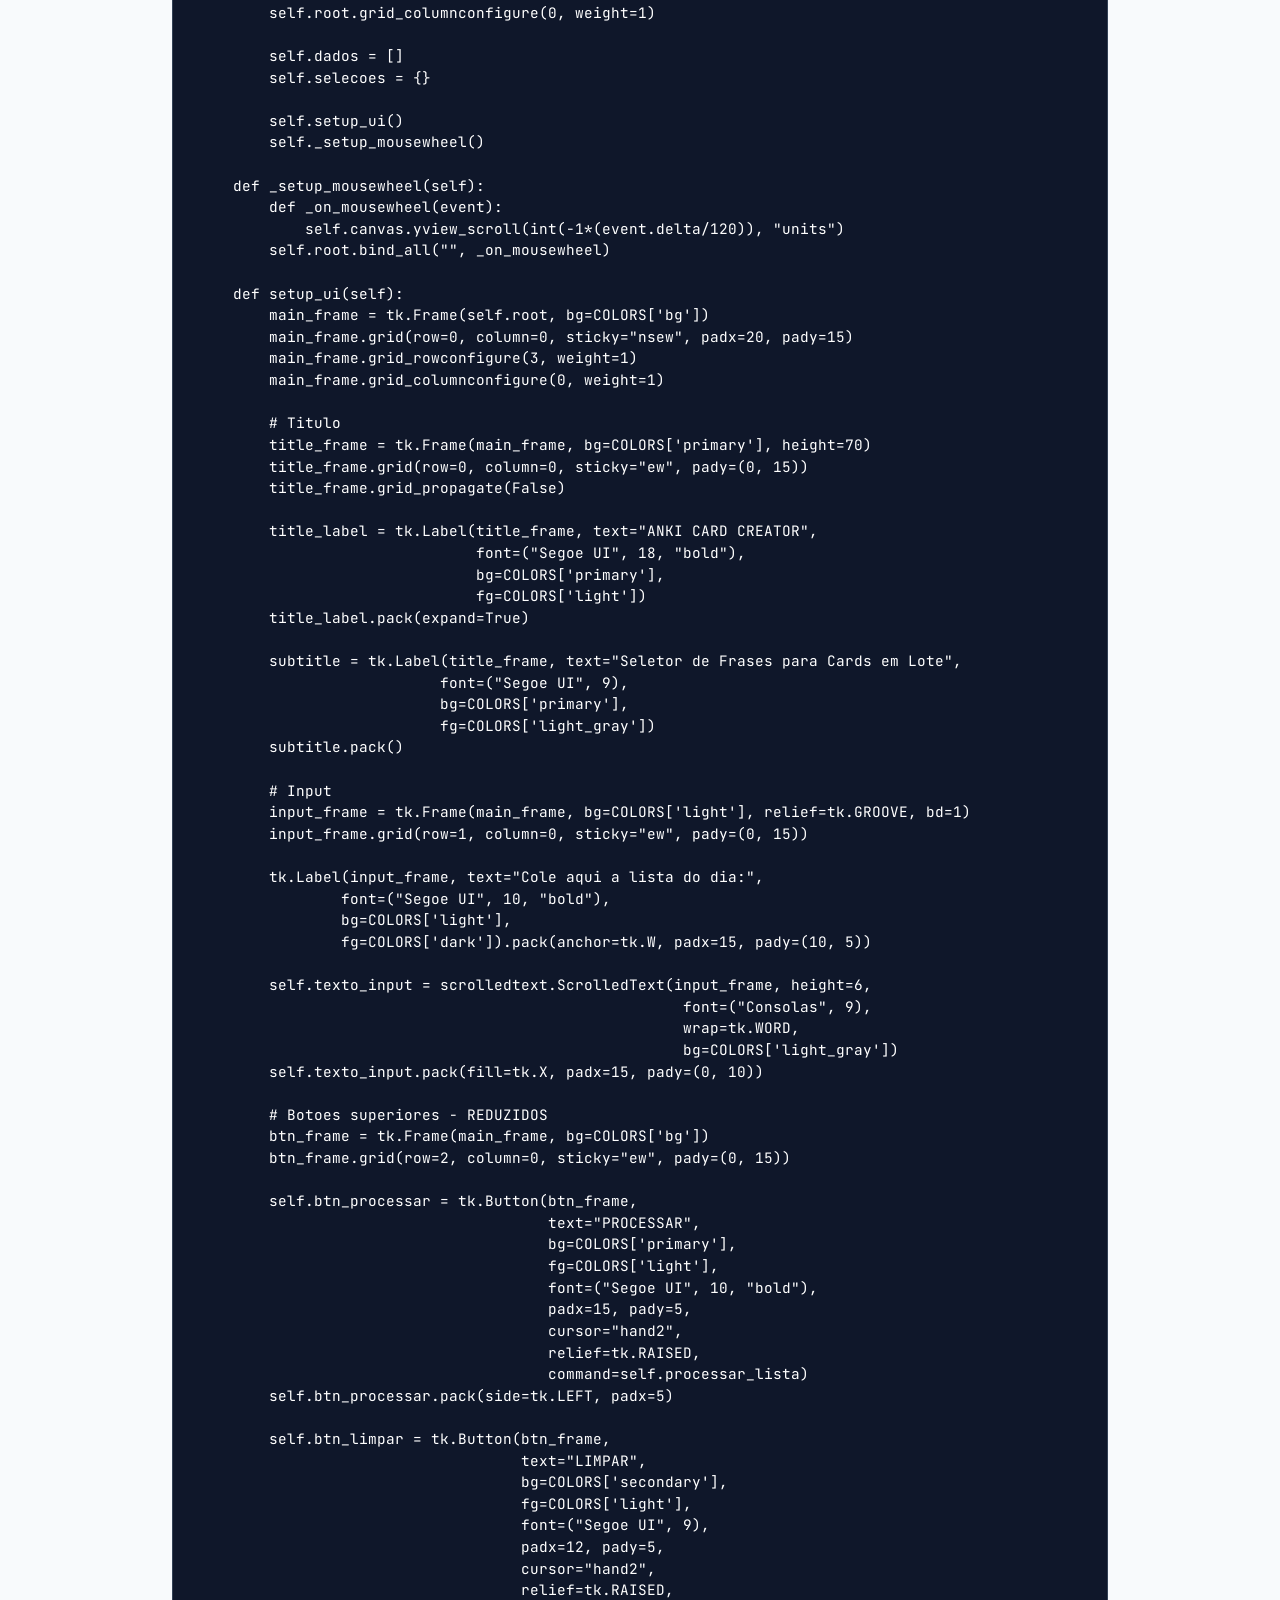
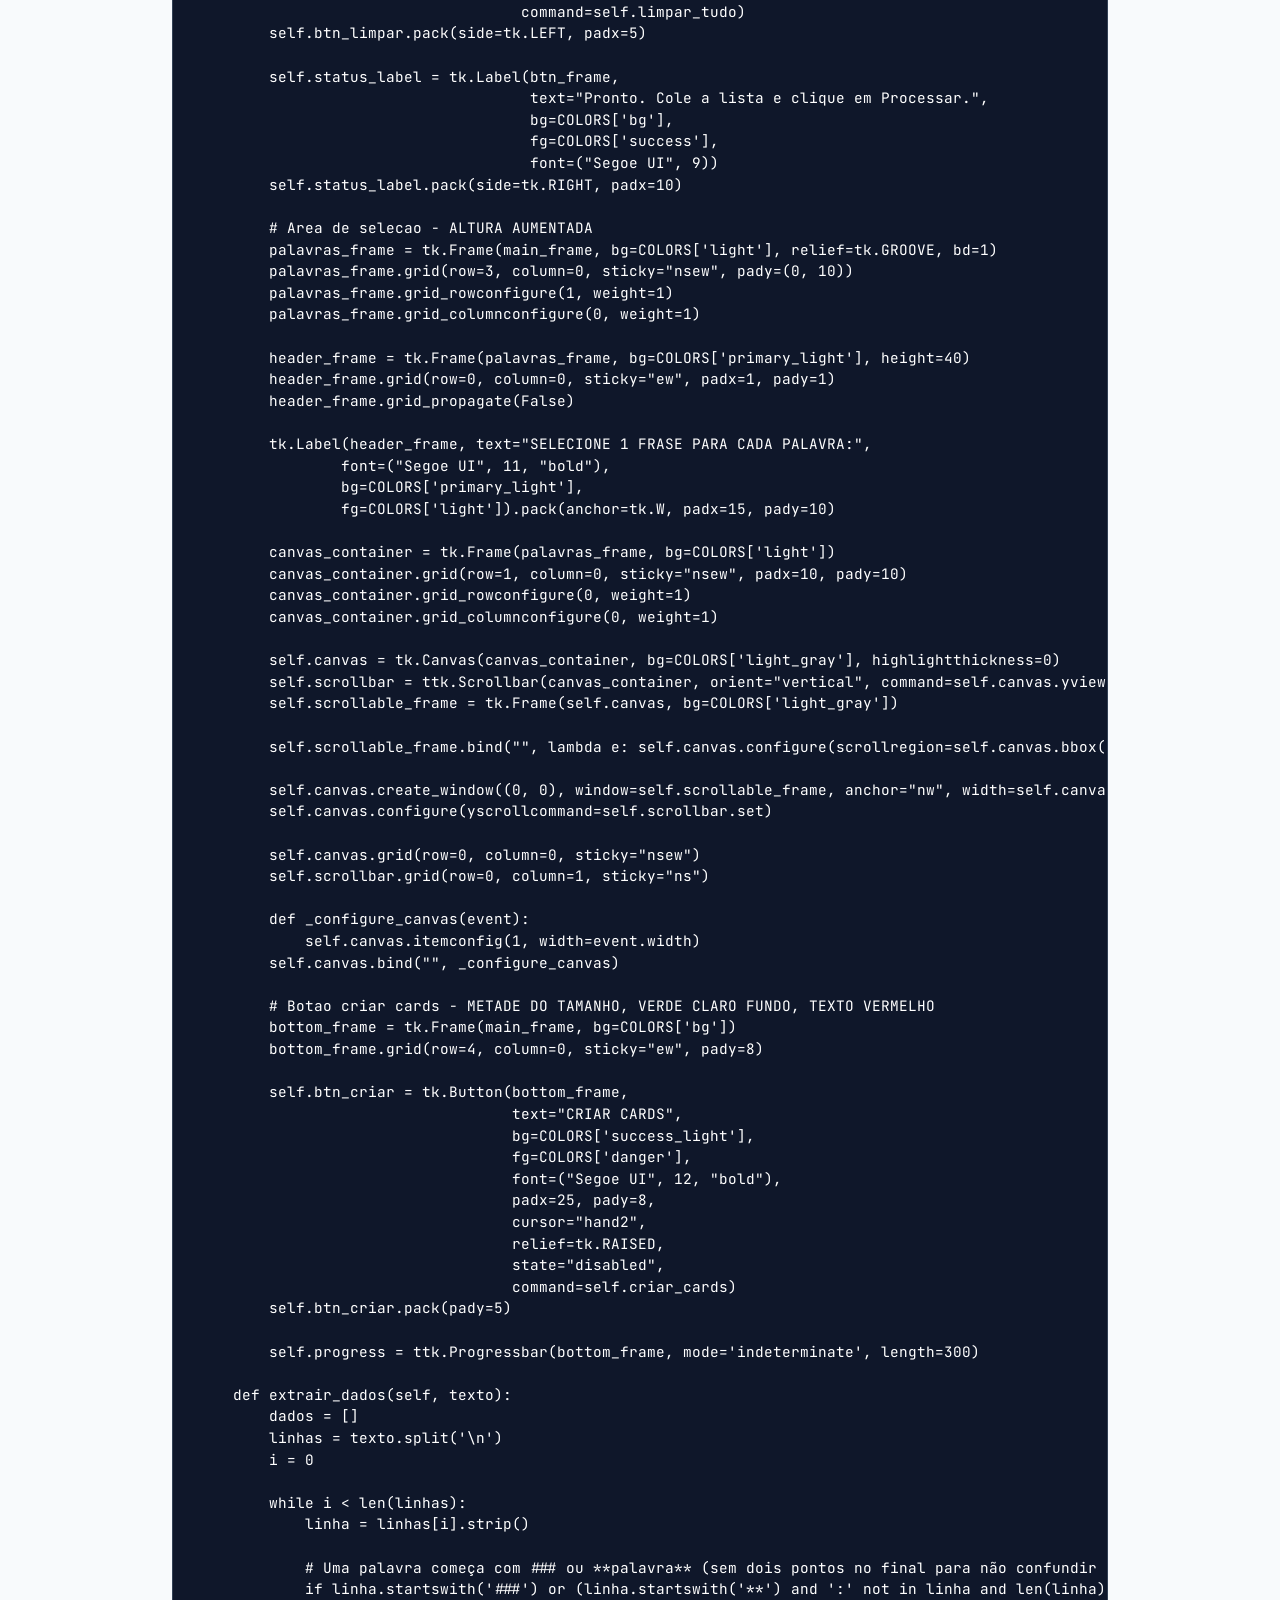
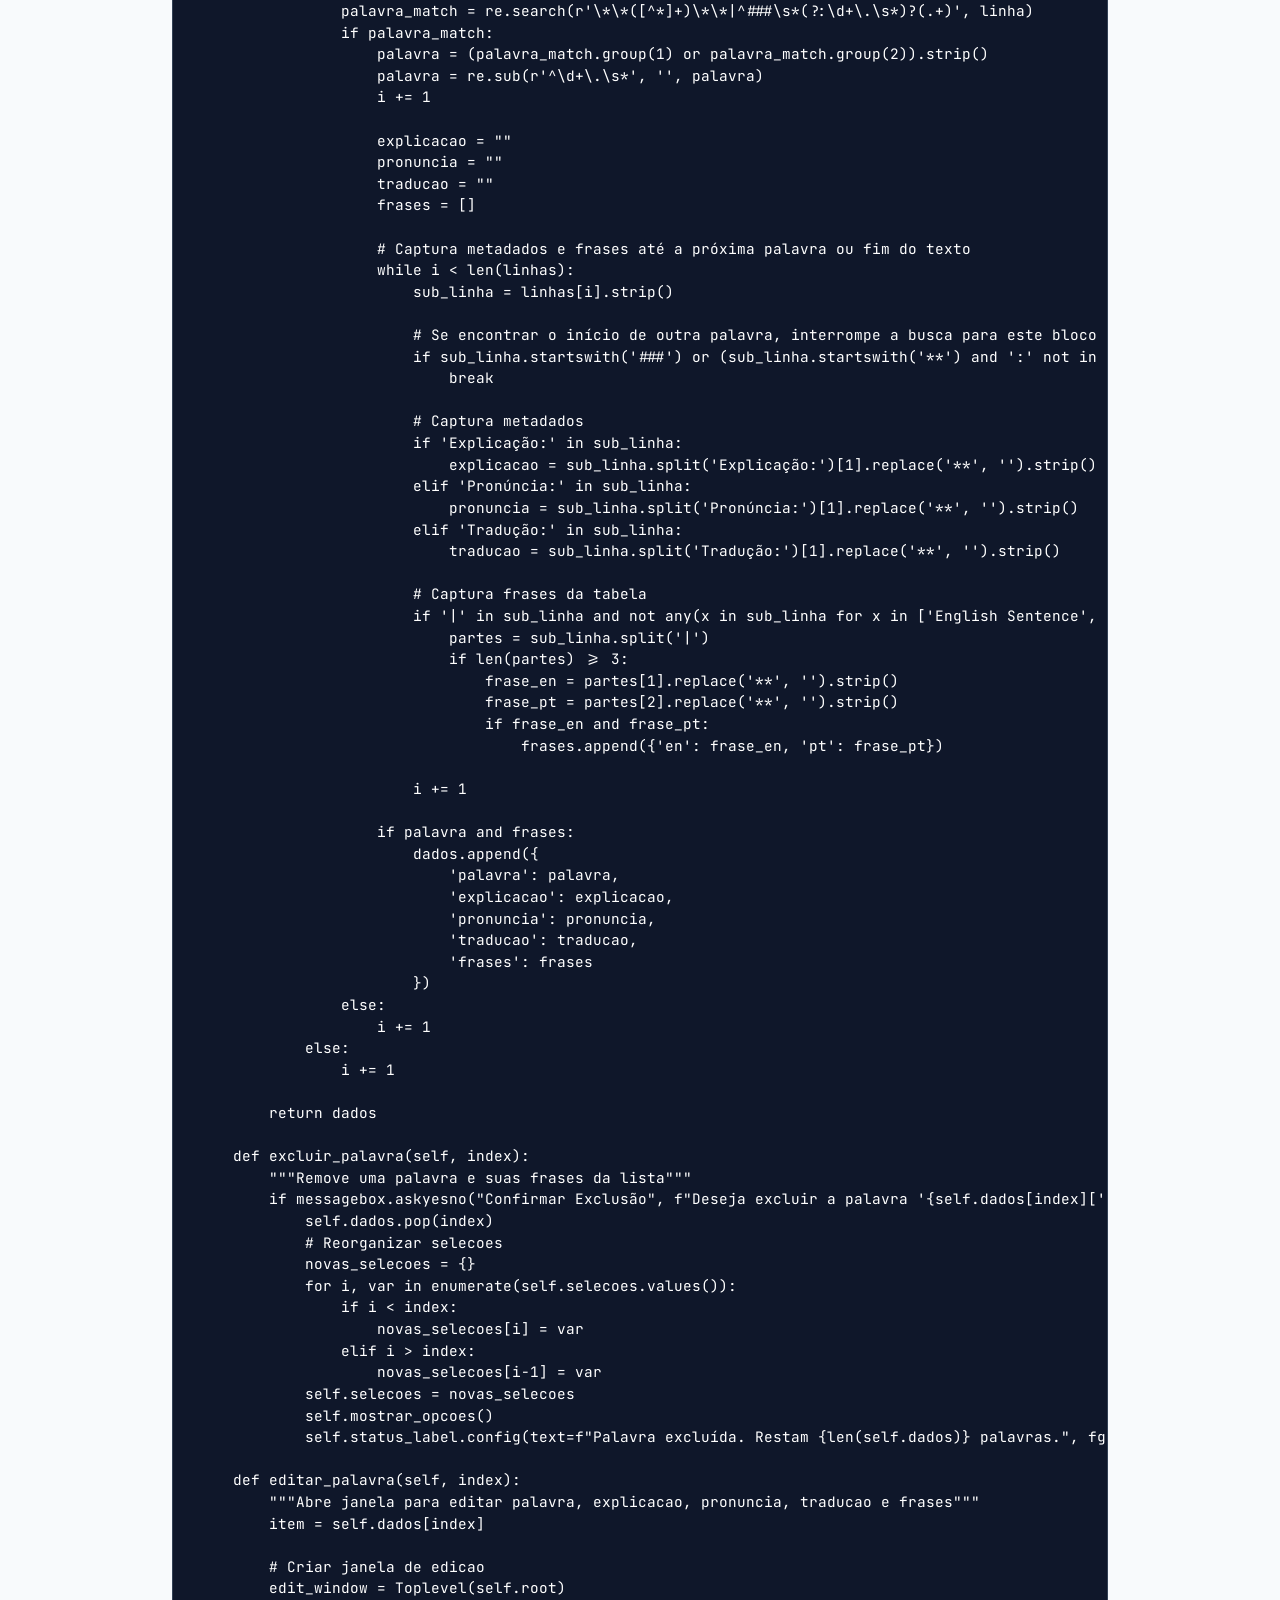
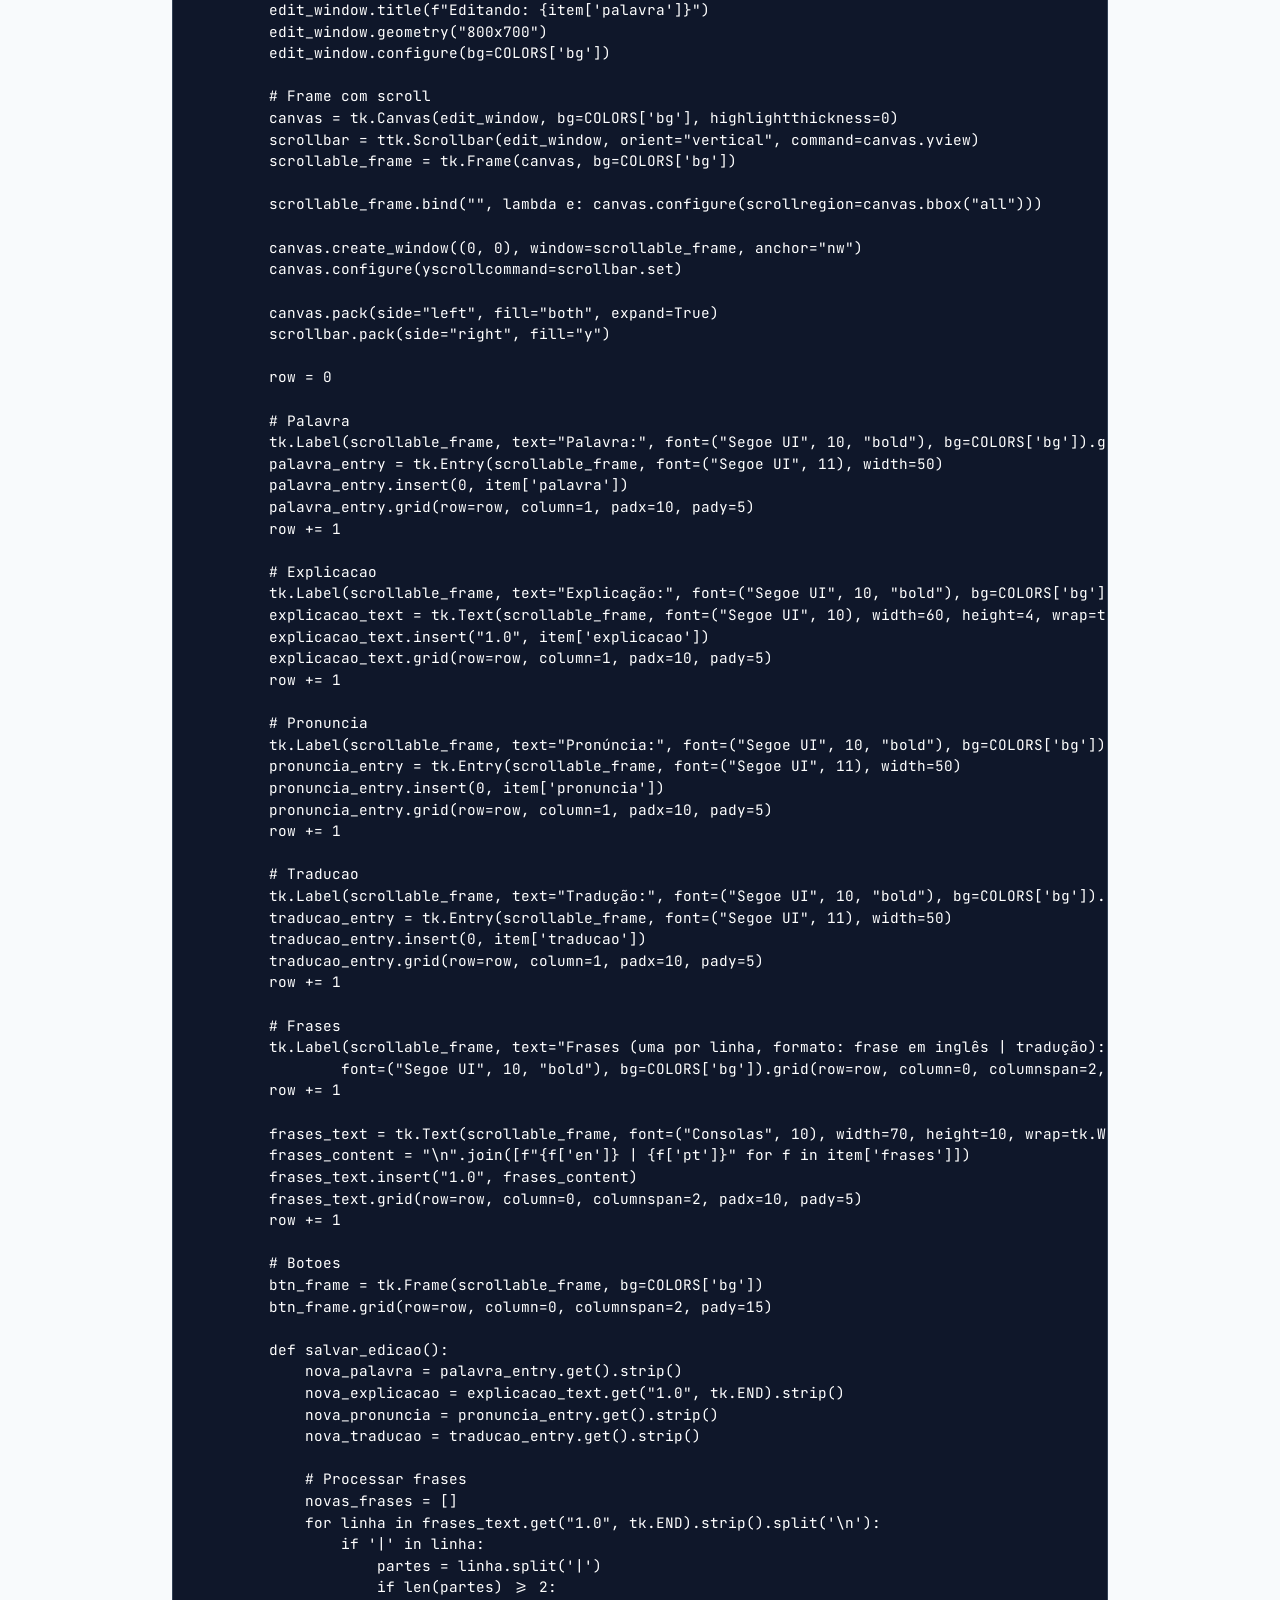
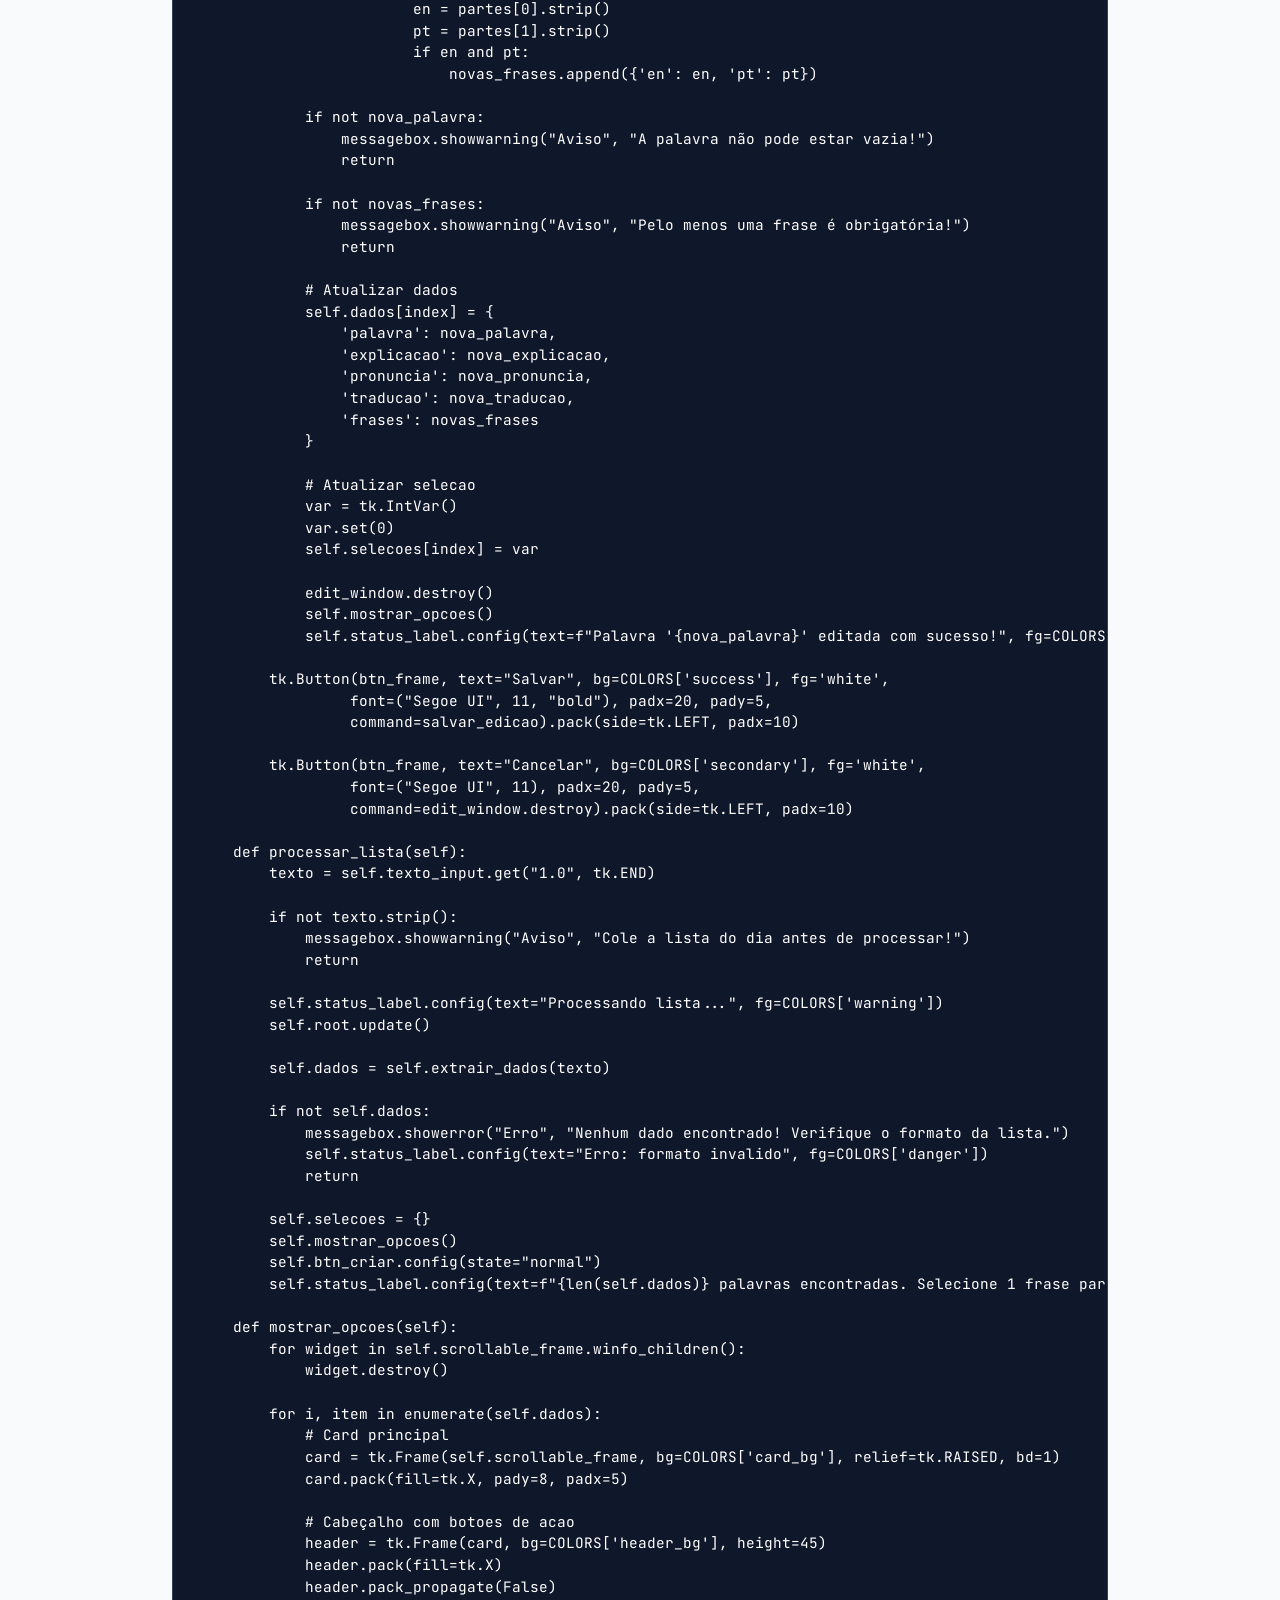
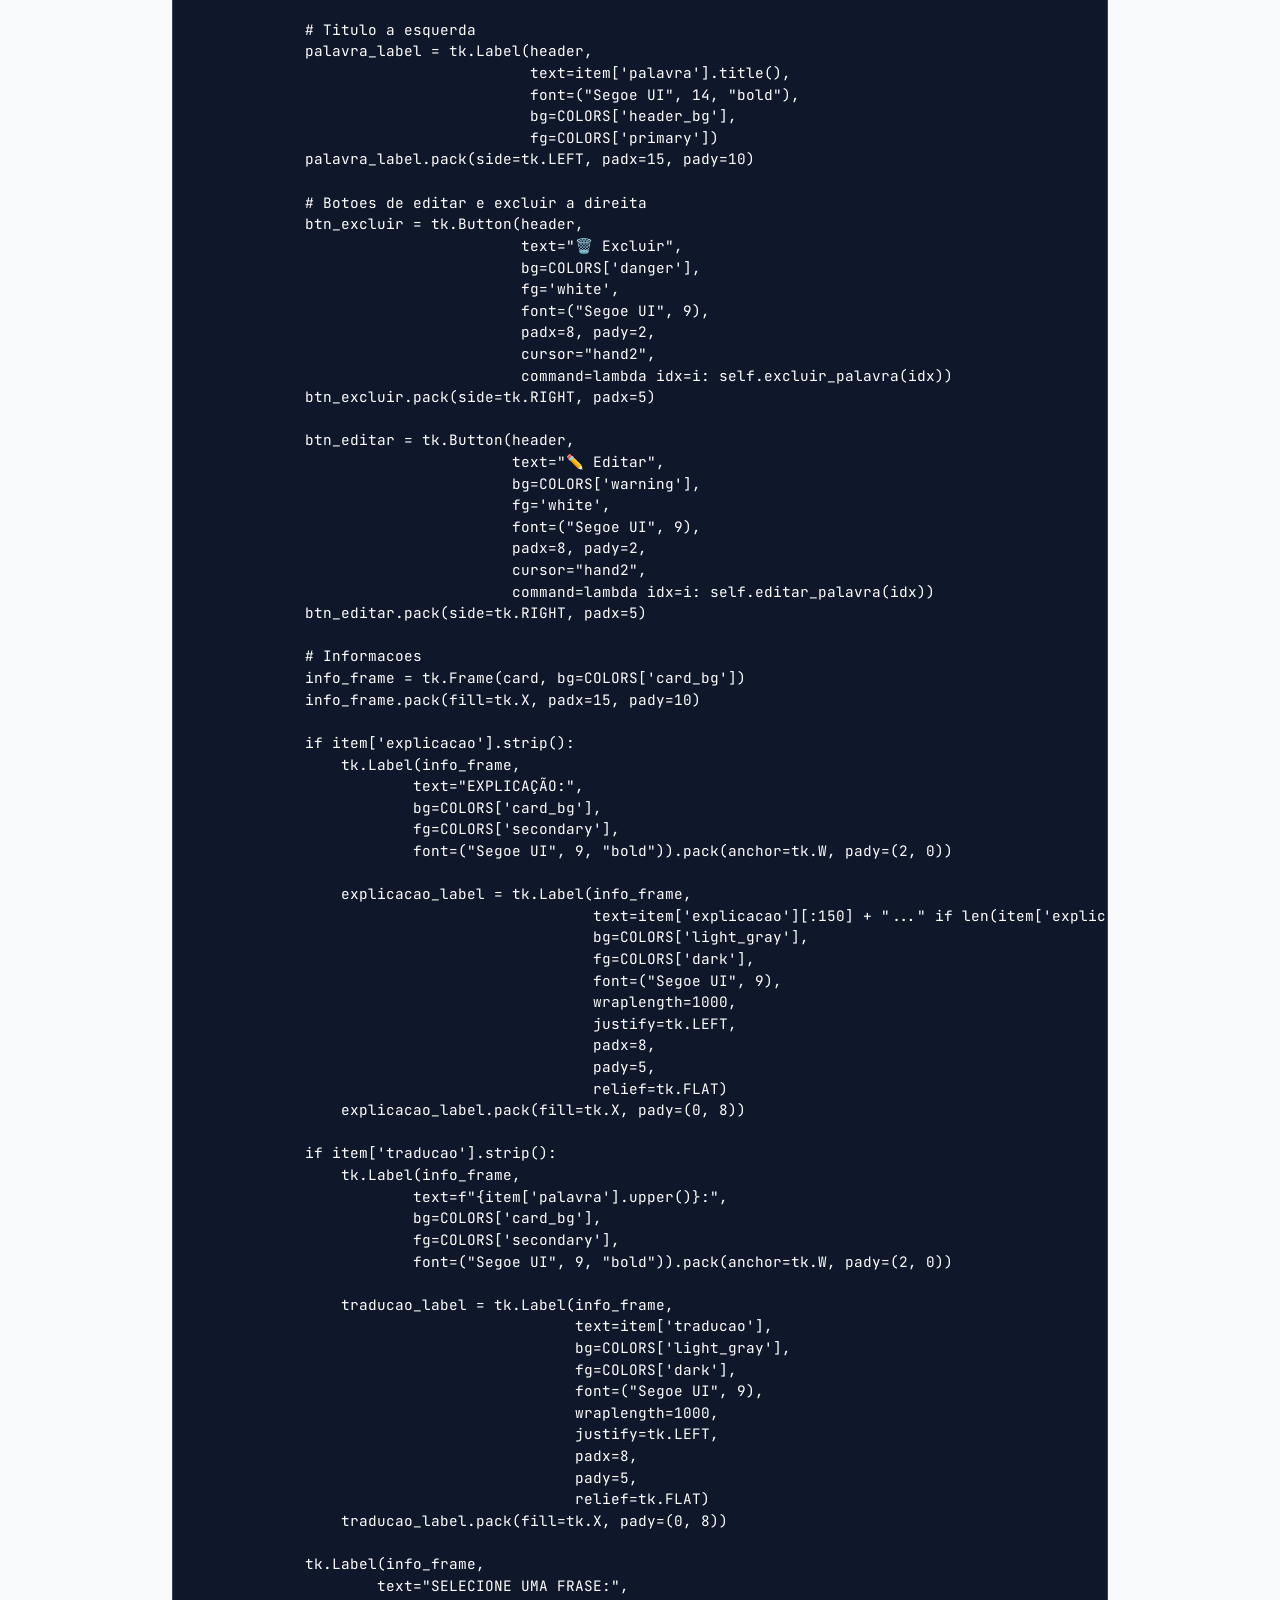
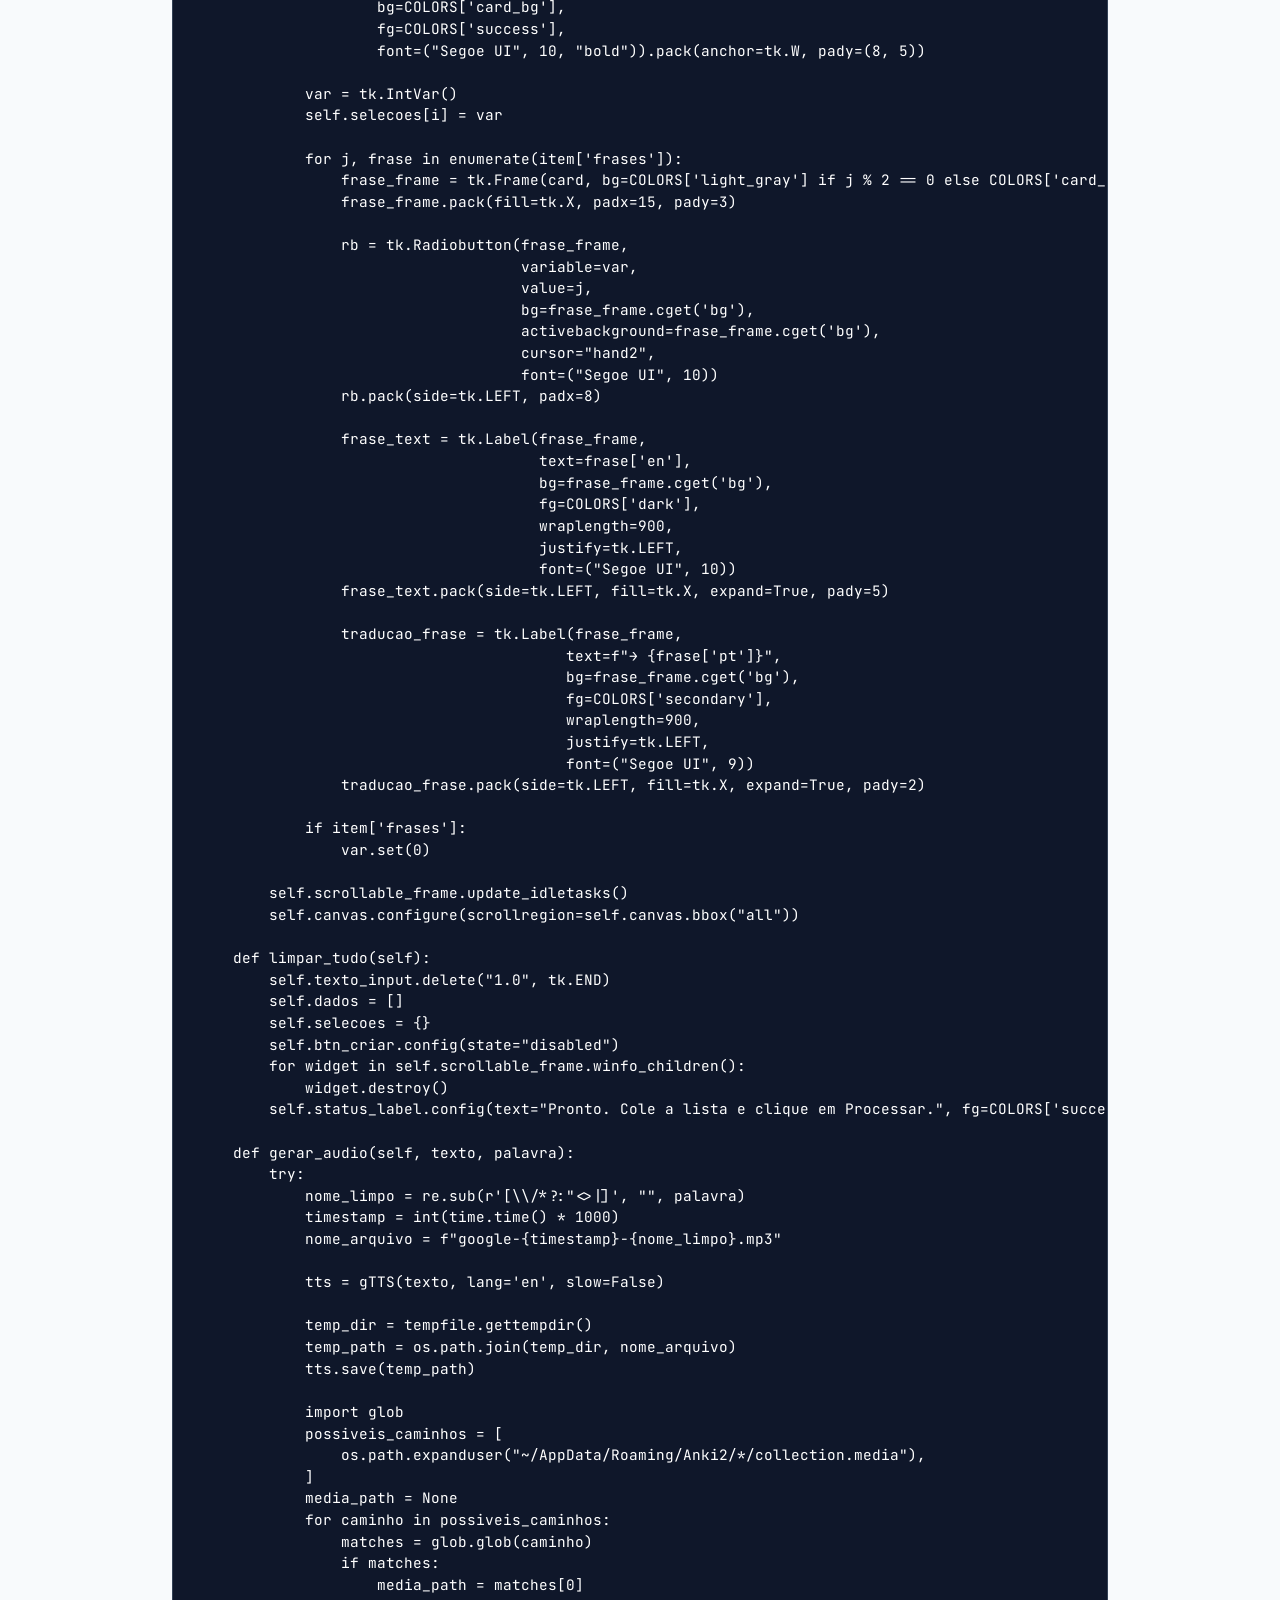
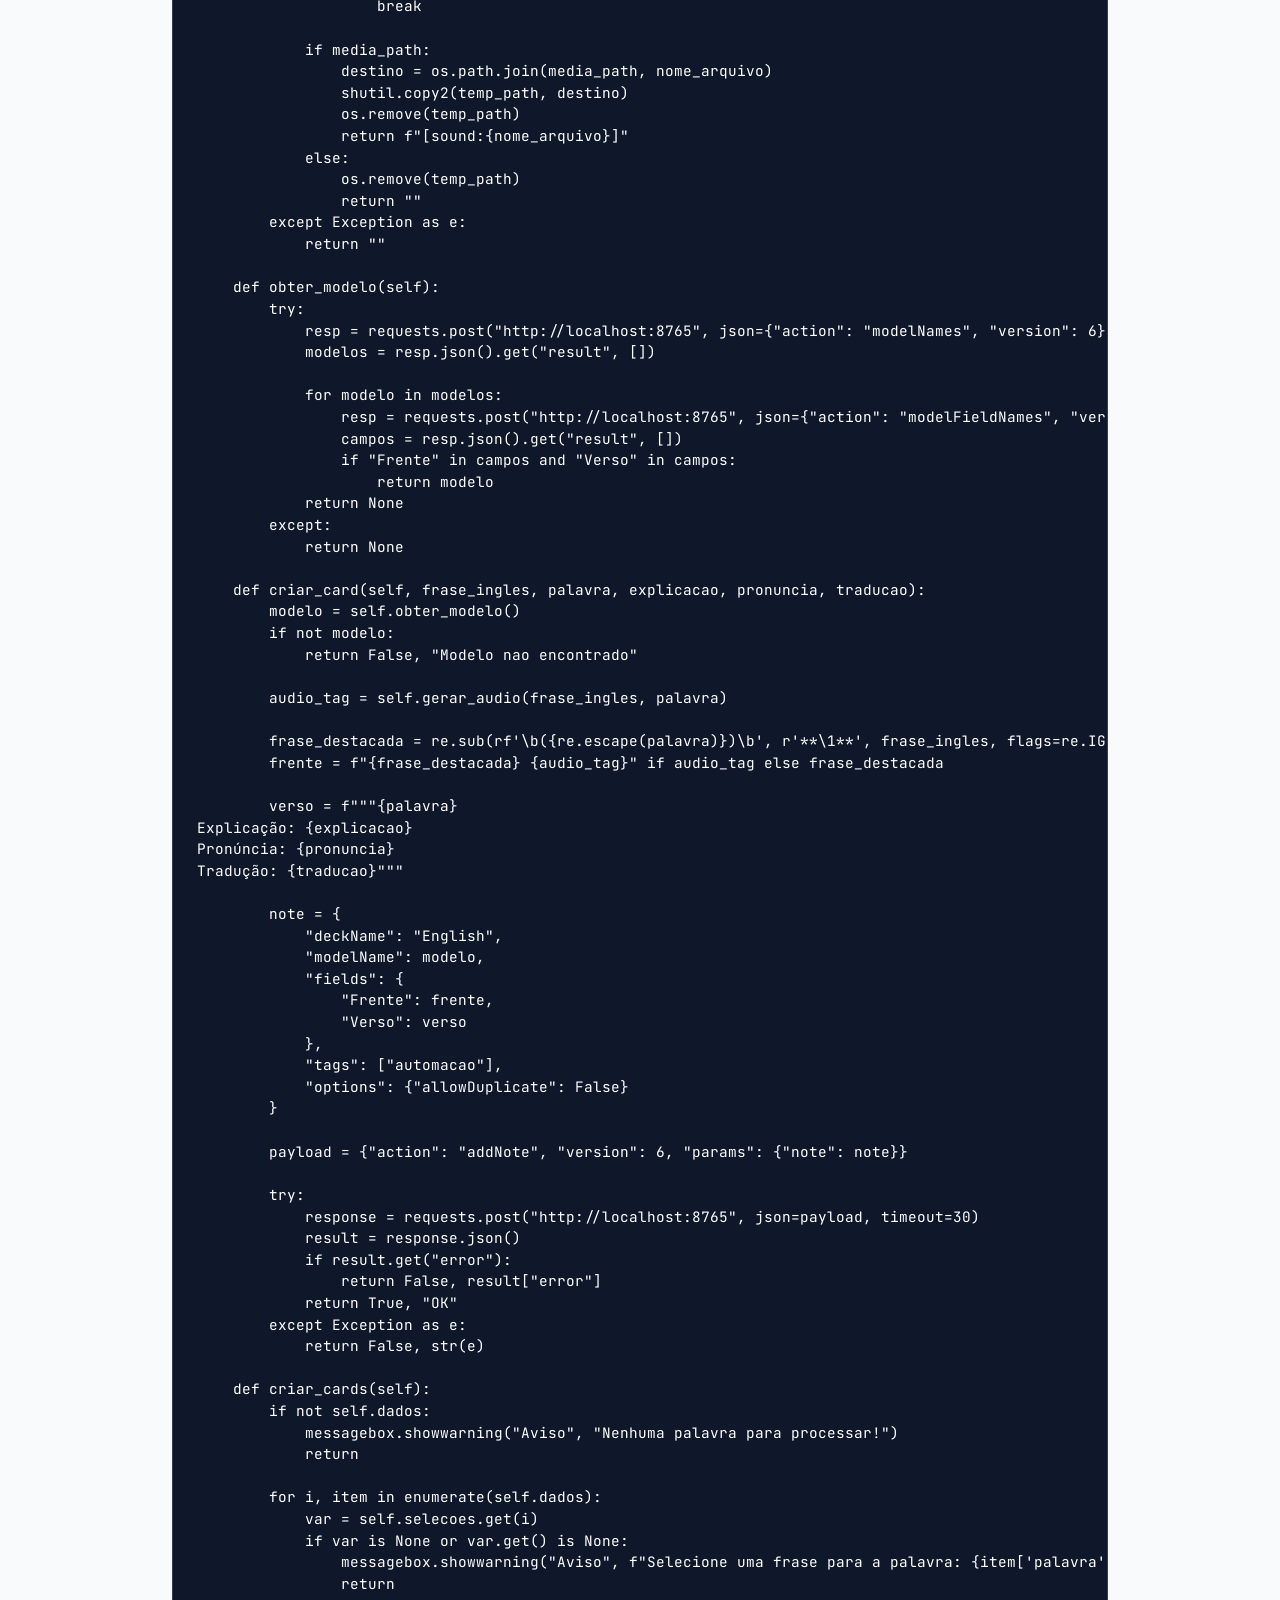
==== commit 9d0c47e8: "Revert "fix: update python script code in html and py files" This reverts commit 485eb44ea2b6dba42a7" ====
--- a/index.html
+++ b/index.html
@@ -1,12 +1,12 @@
-﻿<!DOCTYPE html>
+<!DOCTYPE html>
 <html lang="pt-br">
 
 <head>
     <meta charset="UTF-8">
     <meta name="viewport" content="width=device-width, initial-scale=1.0">
-    <title>AutomaÃ§Ã£o Anki: Domine o InglÃªs com Python e IA</title>
+    <title>Automação Anki: Domine o Inglês com Python e IA</title>
     <meta name="description"
-        content="Tutorial completo sobre como automatizar a criaÃ§Ã£o de cards no Anki usando Python e inteligÃªncia artificial.">
+        content="Tutorial completo sobre como automatizar a criação de cards no Anki usando Python e inteligência artificial.">
     <link rel="stylesheet" href="style.css">
     <link rel="preconnect" href="https://fonts.googleapis.com">
     <link rel="preconnect" href="https://fonts.gstatic.com" crossorigin>
@@ -14,7 +14,7 @@
         href="https://fonts.googleapis.com/css2?family=Inter:wght@400;500;600;700;800&family=JetBrains+Mono&display=swap"
         rel="stylesheet">
     <style>
-        /* Estilos CrÃ­ticos para Garantir Visibilidade Imediata */
+        /* Estilos Críticos para Garantir Visibilidade Imediata */
         pre {
             background-color: #0f172a !important;
             color: #ffffff !important;
@@ -42,79 +42,79 @@
         <div class="container">
             <!-- Substituir pelo caminho real da imagem gerada -->
             <img src="hero.png" alt="Anki Automation Hero" class="hero-img">
-            <h1>ðŸ“š AutomaÃ§Ã£o de Cards ANKI</h1>
-            <p class="subtitle">Aprenda a criar centenas de flashcards com Ã¡udio e traduÃ§Ã£o em minutos usando Python e
-                InteligÃªncia Artificial.</p>
+            <h1>📚 Automação de Cards ANKI</h1>
+            <p class="subtitle">Aprenda a criar centenas de flashcards com áudio e tradução em minutos usando Python e
+                Inteligência Artificial.</p>
         </div>
     </header>
 
     <div class="container">
         <nav class="toc">
-            <h2>ConteÃºdo do Tutorial</h2>
+            <h2>Conteúdo do Tutorial</h2>
             <ul>
-                <li><a href="#introducao">1. O que Ã© este tutorial?</a></li>
-                <li><a href="#python">2. InstalaÃ§Ã£o do Python</a></li>
+                <li><a href="#introducao">1. O que é este tutorial?</a></li>
+                <li><a href="#python">2. Instalação do Python</a></li>
                 <li><a href="#ankiconnect">3. Anki Connect</a></li>
-                <li><a href="#dependencias">4. DependÃªncias</a></li>
-                <li><a href="#script">5. O Script de AutomaÃ§Ã£o</a></li>
+                <li><a href="#dependencias">4. Dependências</a></li>
+                <li><a href="#script">5. O Script de Automação</a></li>
                 <li><a href="#prompt">6. O Prompt de IA</a></li>
                 <li><a href="#uso">7. Como Usar</a></li>
-                <li><a href="#solucao">8. SoluÃ§Ã£o de Problemas</a></li>
+                <li><a href="#solucao">8. Solução de Problemas</a></li>
             </ul>
         </nav>
 
         <main>
             <section id="introducao">
-                <h2>1. O que Ã© este tutorial?</h2>
-                <p>Este guia definitivo ensina vocÃª a <strong>automatizar a criaÃ§Ã£o de cards no ANKI</strong> em lote.
+                <h2>1. O que é este tutorial?</h2>
+                <p>Este guia definitivo ensina você a <strong>automatizar a criação de cards no ANKI</strong> em lote.
                     Chega de copiar e colar manualmente palavra por palavra!</p>
                 <div class="step-item">
-                    <div class="step-number">âœ“</div>
+                    <div class="step-number">✓</div>
                     <div>
-                        <strong>Produtividade MÃ¡xima:</strong> Cole uma lista com 10 palavras e 50 frases de uma vez.
-                        Selecione a melhor frase com um clique e gere Ã¡udios automÃ¡ticos com Google TTS.
+                        <strong>Produtividade Máxima:</strong> Cole uma lista com 10 palavras e 50 frases de uma vez.
+                        Selecione a melhor frase com um clique e gere áudios automáticos com Google TTS.
                     </div>
                 </div>
             </section>
 
             <section id="python">
-                <h2>2. InstalaÃ§Ã£o do Python</h2>
-                <p>O Python Ã© o motor que roda nossa automaÃ§Ã£o. Para instalÃ¡-lo no Windows:</p>
+                <h2>2. Instalação do Python</h2>
+                <p>O Python é o motor que roda nossa automação. Para instalá-lo no Windows:</p>
                 <ol class="step-list">
                     <li class="step-item">
                         <div class="step-number">1</div>
                         <div>
                             <strong>Microsoft Store:</strong> Abra a loja, procure por "Python 3.12" e clique em
-                            instalar. Ã‰ o mÃ©todo mais simples e seguro.
+                            instalar. É o método mais simples e seguro.
                         </div>
                     </li>
                     <li class="step-item">
                         <div class="step-number">2</div>
                         <div>
-                            <strong>Site Oficial:</strong> Acesse python.org, baixe o instalador e <strong>nÃ£o
-                                esqueÃ§a</strong> de marcar a opÃ§Ã£o "Add Python to PATH" na primeira tela.
+                            <strong>Site Oficial:</strong> Acesse python.org, baixe o instalador e <strong>não
+                                esqueça</strong> de marcar a opção "Add Python to PATH" na primeira tela.
                         </div>
                     </li>
                 </ol>
             </section>
 
             <section id="ankiconnect">
-                <h2>3. InstalaÃ§Ã£o do Anki Connect</h2>
+                <h2>3. Instalação do Anki Connect</h2>
                 <p>O Anki Connect permite que o nosso script converse com o seu Anki. Siga os passos:</p>
                 <div class="step-item">
                     <div>
-                        1. No Anki, vÃ¡ em <code>Ferramentas > Complementos > Obter Complementos</code>.<br>
-                        2. Digite o cÃ³digo: <strong>2055492159</strong><br>
+                        1. No Anki, vá em <code>Ferramentas > Complementos > Obter Complementos</code>.<br>
+                        2. Digite o código: <strong>2055492159</strong><br>
                         3. Reinicie o Anki.
                     </div>
                 </div>
-                <p>Para verificar se estÃ¡ funcionando, acesse <code>http://localhost:8765</code> no seu navegador. VocÃª
+                <p>Para verificar se está funcionando, acesse <code>http://localhost:8765</code> no seu navegador. Você
                     deve ver uma mensagem do AnkiConnect.</p>
             </section>
 
             <section id="dependencias">
-                <h2>4. InstalaÃ§Ã£o das DependÃªncias</h2>
-                <p>Abra o Prompt de Comando (CMD) e execute o comando abaixo para instalar as bibliotecas necessÃ¡rias:
+                <h2>4. Instalação das Dependências</h2>
+                <p>Abra o Prompt de Comando (CMD) e execute o comando abaixo para instalar as bibliotecas necessárias:
                 </p>
                 <div class="code-container">
                     <button class="copy-btn">Copiar</button>
@@ -123,11 +123,11 @@
             </section>
 
             <section id="script">
-                <h2>5. O Script de AutomaÃ§Ã£o</h2>
-                <p>Este Ã© o coraÃ§Ã£o do projeto. Salve o cÃ³digo abaixo em um arquivo chamado <code>anki_gui.py</code>
+                <h2>5. O Script de Automação</h2>
+                <p>Este é o coração do projeto. Salve o código abaixo em um arquivo chamado <code>anki_gui.py</code>
                     dentro de uma pasta dedicada.</p>
                 <div class="code-container">
-                    <button class="copy-btn">Copiar CÃ³digo</button>
+                    <button class="copy-btn">Copiar Código</button>
                     <pre><code>import tkinter as tk
 from tkinter import ttk, scrolledtext, messagebox, simpledialog, Toplevel
 import re
@@ -311,7 +311,7 @@
         while i < len(linhas):
             linha = linhas[i].strip()
             
-            # Uma palavra comeÃ§a com ### ou **palavra** (sem dois pontos no final para nÃ£o confundir com metadados)
+            # Uma palavra começa com ### ou **palavra** (sem dois pontos no final para não confundir com metadados)
             if linha.startswith('###') or (linha.startswith('**') and ':' not in linha and len(linha) > 4):
                 palavra_match = re.search(r'\*\*([^*]+)\*\*|^###\s*(?:\d+\.\s*)?(.+)', linha)
                 if palavra_match:
@@ -324,24 +324,24 @@
                     traducao = ""
                     frases = []
                     
-                    # Captura metadados e frases atÃ© a prÃ³xima palavra ou fim do texto
+                    # Captura metadados e frases até a próxima palavra ou fim do texto
                     while i < len(linhas):
                         sub_linha = linhas[i].strip()
                         
-                        # Se encontrar o inÃ­cio de outra palavra, interrompe a busca para este bloco
+                        # Se encontrar o início de outra palavra, interrompe a busca para este bloco
                         if sub_linha.startswith('###') or (sub_linha.startswith('**') and ':' not in sub_linha and len(sub_linha) > 4):
                             break
                         
                         # Captura metadados
-                        if 'ExplicaÃ§Ã£o:' in sub_linha:
-                            explicacao = sub_linha.split('ExplicaÃ§Ã£o:')[1].replace('**', '').strip()
-                        elif 'PronÃºncia:' in sub_linha:
-                            pronuncia = sub_linha.split('PronÃºncia:')[1].replace('**', '').strip()
-                        elif 'TraduÃ§Ã£o:' in sub_linha:
-                            traducao = sub_linha.split('TraduÃ§Ã£o:')[1].replace('**', '').strip()
+                        if 'Explicação:' in sub_linha:
+                            explicacao = sub_linha.split('Explicação:')[1].replace('**', '').strip()
+                        elif 'Pronúncia:' in sub_linha:
+                            pronuncia = sub_linha.split('Pronúncia:')[1].replace('**', '').strip()
+                        elif 'Tradução:' in sub_linha:
+                            traducao = sub_linha.split('Tradução:')[1].replace('**', '').strip()
                         
                         # Captura frases da tabela
-                        if '|' in sub_linha and not any(x in sub_linha for x in ['English Sentence', '---', '|--', 'Frase em inglÃªs']):
+                        if '|' in sub_linha and not any(x in sub_linha for x in ['English Sentence', '---', '|--', 'Frase em inglês']):
                             partes = sub_linha.split('|')
                             if len(partes) >= 3:
                                 frase_en = partes[1].replace('**', '').strip()
@@ -368,7 +368,7 @@
     
     def excluir_palavra(self, index):
         """Remove uma palavra e suas frases da lista"""
-        if messagebox.askyesno("Confirmar ExclusÃ£o", f"Deseja excluir a palavra '{self.dados[index]['palavra']}' e todas as suas frases?"):
+        if messagebox.askyesno("Confirmar Exclusão", f"Deseja excluir a palavra '{self.dados[index]['palavra']}' e todas as suas frases?"):
             self.dados.pop(index)
             # Reorganizar selecoes
             novas_selecoes = {}
@@ -379,7 +379,7 @@
                     novas_selecoes[i-1] = var
             self.selecoes = novas_selecoes
             self.mostrar_opcoes()
-            self.status_label.config(text=f"Palavra excluÃ­da. Restam {len(self.dados)} palavras.", fg=COLORS['warning'])
+            self.status_label.config(text=f"Palavra excluída. Restam {len(self.dados)} palavras.", fg=COLORS['warning'])
     
     def editar_palavra(self, index):
         """Abre janela para editar palavra, explicacao, pronuncia, traducao e frases"""
@@ -414,28 +414,28 @@
         row += 1
         
         # Explicacao
-        tk.Label(scrollable_frame, text="ExplicaÃ§Ã£o:", font=("Segoe UI", 10, "bold"), bg=COLORS['bg']).grid(row=row, column=0, sticky=tk.NW, padx=10, pady=5)
+        tk.Label(scrollable_frame, text="Explicação:", font=("Segoe UI", 10, "bold"), bg=COLORS['bg']).grid(row=row, column=0, sticky=tk.NW, padx=10, pady=5)
         explicacao_text = tk.Text(scrollable_frame, font=("Segoe UI", 10), width=60, height=4, wrap=tk.WORD)
         explicacao_text.insert("1.0", item['explicacao'])
         explicacao_text.grid(row=row, column=1, padx=10, pady=5)
         row += 1
         
         # Pronuncia
-        tk.Label(scrollable_frame, text="PronÃºncia:", font=("Segoe UI", 10, "bold"), bg=COLORS['bg']).grid(row=row, column=0, sticky=tk.W, padx=10, pady=5)
+        tk.Label(scrollable_frame, text="Pronúncia:", font=("Segoe UI", 10, "bold"), bg=COLORS['bg']).grid(row=row, column=0, sticky=tk.W, padx=10, pady=5)
         pronuncia_entry = tk.Entry(scrollable_frame, font=("Segoe UI", 11), width=50)
         pronuncia_entry.insert(0, item['pronuncia'])
         pronuncia_entry.grid(row=row, column=1, padx=10, pady=5)
         row += 1
         
         # Traducao
-        tk.Label(scrollable_frame, text="TraduÃ§Ã£o:", font=("Segoe UI", 10, "bold"), bg=COLORS['bg']).grid(row=row, column=0, sticky=tk.W, padx=10, pady=5)
+        tk.Label(scrollable_frame, text="Tradução:", font=("Segoe UI", 10, "bold"), bg=COLORS['bg']).grid(row=row, column=0, sticky=tk.W, padx=10, pady=5)
         traducao_entry = tk.Entry(scrollable_frame, font=("Segoe UI", 11), width=50)
         traducao_entry.insert(0, item['traducao'])
         traducao_entry.grid(row=row, column=1, padx=10, pady=5)
         row += 1
         
         # Frases
-        tk.Label(scrollable_frame, text="Frases (uma por linha, formato: frase em inglÃªs | traduÃ§Ã£o):", 
+        tk.Label(scrollable_frame, text="Frases (uma por linha, formato: frase em inglês | tradução):", 
                 font=("Segoe UI", 10, "bold"), bg=COLORS['bg']).grid(row=row, column=0, columnspan=2, sticky=tk.W, padx=10, pady=5)
         row += 1
         
@@ -467,11 +467,11 @@
                             novas_frases.append({'en': en, 'pt': pt})
             
             if not nova_palavra:
-                messagebox.showwarning("Aviso", "A palavra nÃ£o pode estar vazia!")
+                messagebox.showwarning("Aviso", "A palavra não pode estar vazia!")
                 return
             
             if not novas_frases:
-                messagebox.showwarning("Aviso", "Pelo menos uma frase Ã© obrigatÃ³ria!")
+                messagebox.showwarning("Aviso", "Pelo menos uma frase é obrigatória!")
                 return
             
             # Atualizar dados
@@ -531,7 +531,7 @@
             card = tk.Frame(self.scrollable_frame, bg=COLORS['card_bg'], relief=tk.RAISED, bd=1)
             card.pack(fill=tk.X, pady=8, padx=5)
             
-            # CabeÃ§alho com botoes de acao
+            # Cabeçalho com botoes de acao
             header = tk.Frame(card, bg=COLORS['header_bg'], height=45)
             header.pack(fill=tk.X)
             header.pack_propagate(False)
@@ -546,7 +546,7 @@
             
             # Botoes de editar e excluir a direita
             btn_excluir = tk.Button(header, 
-                                    text="ðŸ—‘ï¸ Excluir", 
+                                    text="🗑️ Excluir", 
                                     bg=COLORS['danger'],
                                     fg='white',
                                     font=("Segoe UI", 9),
@@ -556,7 +556,7 @@
             btn_excluir.pack(side=tk.RIGHT, padx=5)
             
             btn_editar = tk.Button(header, 
-                                   text="âœï¸ Editar", 
+                                   text="✏️ Editar", 
                                    bg=COLORS['warning'],
                                    fg='white',
                                    font=("Segoe UI", 9),
@@ -571,7 +571,7 @@
             
             if item['explicacao'].strip():
                 tk.Label(info_frame, 
-                        text="EXPLICAÃ‡ÃƒO:",
+                        text="EXPLICAÇÃO:",
                         bg=COLORS['card_bg'],
                         fg=COLORS['secondary'],
                         font=("Segoe UI", 9, "bold")).pack(anchor=tk.W, pady=(2, 0))
@@ -639,7 +639,7 @@
                 frase_text.pack(side=tk.LEFT, fill=tk.X, expand=True, pady=5)
                 
                 traducao_frase = tk.Label(frase_frame,
-                                         text=f"â†’ {frase['pt']}",
+                                         text=f"→ {frase['pt']}",
                                          bg=frase_frame.cget('bg'),
                                          fg=COLORS['secondary'],
                                          wraplength=900,
@@ -721,9 +721,9 @@
         frente = f"{frase_destacada} {audio_tag}" if audio_tag else frase_destacada
         
         verso = f"""{palavra}
-ExplicaÃ§Ã£o: {explicacao}
-PronÃºncia: {pronuncia}
-TraduÃ§Ã£o: {traducao}"""
+Explicação: {explicacao}
+Pronúncia: {pronuncia}
+Tradução: {traducao}"""
         
         note = {
             "deckName": "English",
@@ -826,12 +826,12 @@
 
             <section id="prompt">
                 <h2>6. O Prompt de IA</h2>
-                <p>Antes de usar o programa, vocÃª precisa ter sua lista de palavras com 5 frases cada. VocÃª pode usar o <strong>DeepSeek</strong> (ou qualquer outro assistente de IA) para gerar essa lista automaticamente.</p>
+                <p>Antes de usar o programa, você precisa ter sua lista de palavras com 5 frases cada. Você pode usar o <strong>DeepSeek</strong> (ou qualquer outro assistente de IA) para gerar essa lista automaticamente.</p>
                 
                 <h3>Prompt para copiar e colar:</h3>
                 <div class="code-container">
                     <button class="copy-btn">Copiar Prompt</button>
-                    <pre><code>Aja como um especialista em TraduÃ§Ã£o e Ensino de Idiomas para alunos de nÃ­vel prÃ©-intermediÃ¡rio que preferem um estilo descontraÃ­do e informal. Sua tarefa Ã© fornecer as informaÃ§Ãµes para cada palavra da lista a seguir, seguindo estas etapas:
+                    <pre><code>Aja como um especialista em Tradução e Ensino de Idiomas para alunos de nível pré-intermediário que preferem um estilo descontraído e informal. Sua tarefa é fornecer as informações para cada palavra da lista a seguir, seguindo estas etapas:
 
 Lista do dia:
 
@@ -848,14 +848,14 @@
 motion
 clockwise
 
-InstruÃ§Ãµes:
+Instruções:
 Para cada palavra, siga as etapas detalhadas abaixo:
-ExplicaÃ§Ã£o: DÃª uma explicaÃ§Ã£o de 3 a 5 linhas sobre a traduÃ§Ã£o de inglÃªs para portuguÃªs. As explicaÃ§Ãµes devem ser descontraÃ­das, como se estivesse explicando para um amigo.
-PronÃºncia: ForneÃ§a a palavra destacada em negrito com sua pronÃºncia fonÃ©tica padrÃ£o em inglÃªs (IPA), seguida de uma pronÃºncia fonÃ©tica "amigÃ¡vel" (mais fÃ¡cil de ler para brasileiros), aproximando-se do portuguÃªs, mantenha tudo em letra minuscula.
-TraduÃ§Ã£o: ForneÃ§a a traduÃ§Ã£o da palavra de inglÃªs para portuguÃªs, use como referÃªncia o site Reverso https://www.reverso.net/tradu%C3%A7%C3%A3o-texto 
-Exemplos de frases: ForneÃ§a 5 exemplos de frases em inglÃªs, relacionadas ao cotidiano, que tenham entre 70 e 100 caracteres. As frases devem destacar a palavra em negrito.
-TraduÃ§Ã£o das frases: Traduza as 5 frases de inglÃªs para o portuguÃªs, em um estilo informal, destacando a palavra principal em negrito.
-Formato esperado: As frases e suas traduÃ§Ãµes devem vir em formato de tabela, com a frase em inglÃªs na primeira coluna e a traduÃ§Ã£o em portuguÃªs na segunda coluna.</code></pre>
+Explicação: Dê uma explicação de 3 a 5 linhas sobre a tradução de inglês para português. As explicações devem ser descontraídas, como se estivesse explicando para um amigo.
+Pronúncia: Forneça a palavra destacada em negrito com sua pronúncia fonética padrão em inglês (IPA), seguida de uma pronúncia fonética "amigável" (mais fácil de ler para brasileiros), aproximando-se do português, mantenha tudo em letra minuscula.
+Tradução: Forneça a tradução da palavra de inglês para português, use como referência o site Reverso https://www.reverso.net/tradu%C3%A7%C3%A3o-texto 
+Exemplos de frases: Forneça 5 exemplos de frases em inglês, relacionadas ao cotidiano, que tenham entre 70 e 100 caracteres. As frases devem destacar a palavra em negrito.
+Tradução das frases: Traduza as 5 frases de inglês para o português, em um estilo informal, destacando a palavra principal em negrito.
+Formato esperado: As frases e suas traduções devem vir em formato de tabela, com a frase em inglês na primeira coluna e a tradução em português na segunda coluna.</code></pre>
                 </div>
             </section>
 
@@ -864,11 +864,11 @@
                 <ol class="step-list">
                     <li class="step-item">
                         <div class="step-number">1</div>
-                        <div><strong>Gere a lista:</strong> Use o prompt acima com suas palavras do dia no <strong>DeepSeek</strong>. Lembre-se de usar o botÃ£o de copiar do prÃ³prio chat.</div>
+                        <div><strong>Gere a lista:</strong> Use o prompt acima com suas palavras do dia no <strong>DeepSeek</strong>. Lembre-se de usar o botão de copiar do próprio chat.</div>
                     </li>
                     <li class="step-item">
                         <div class="step-number">2</div>
-                        <div><strong>Inicie o Script:</strong> No terminal, navegue atÃ© a pasta e rode
+                        <div><strong>Inicie o Script:</strong> No terminal, navegue até a pasta e rode
                             <code>python anki_gui.py</code>.</div>
                     </li>
                     <li class="step-item">
@@ -880,30 +880,30 @@
             </section>
 
             <section id="solucao">
-                <h2>8. SoluÃ§Ã£o de Problemas</h2>
+                <h2>8. Solução de Problemas</h2>
                 <table>
                     <thead>
                         <tr>
                             <th>Problema</th>
-                            <th>SoluÃ§Ã£o</th>
+                            <th>Solução</th>
                         </tr>
                     </thead>
                     <tbody>
                         <tr>
-                            <td>Python nÃ£o reconhecido</td>
+                            <td>Python não reconhecido</td>
                             <td>Reinstale marcando "Add to PATH"</td>
                         </tr>
                         <tr>
-                            <td>Anki Connect nÃ£o responde</td>
-                            <td>Verifique se o Anki estÃ¡ aberto</td>
+                            <td>Anki Connect não responde</td>
+                            <td>Verifique se o Anki está aberto</td>
                         </tr>
                         <tr>
-                            <td>Erro de Ãudio</td>
-                            <td>Verifique a conexÃ£o com a internet</td>
+                            <td>Erro de Áudio</td>
+                            <td>Verifique a conexão com a internet</td>
                         </tr>
                         <tr>
-                            <td>O script nÃ£o encontra dados</td>
-                            <td>Certifique-se de usar o <strong>DeepSeek</strong> com o botÃ£o de copiar do chat</td>
+                            <td>O script não encontra dados</td>
+                            <td>Certifique-se de usar o <strong>DeepSeek</strong> com o botão de copiar do chat</td>
                         </tr>
                     </tbody>
                 </table>
@@ -913,7 +913,7 @@
 
     <footer>
         <div class="container">
-            <p>&copy; 2026 Tutorial de AutomaÃ§Ã£o Anki. Criado para estudantes de idiomas de alta performance.</p>
+            <p>&copy; 2026 Tutorial de Automação Anki. Criado para estudantes de idiomas de alta performance.</p>
             <p><a href="#">Voltar ao topo</a></p>
         </div>
     </footer>
@@ -922,4 +922,3 @@
 </body>
 
 </html>
-
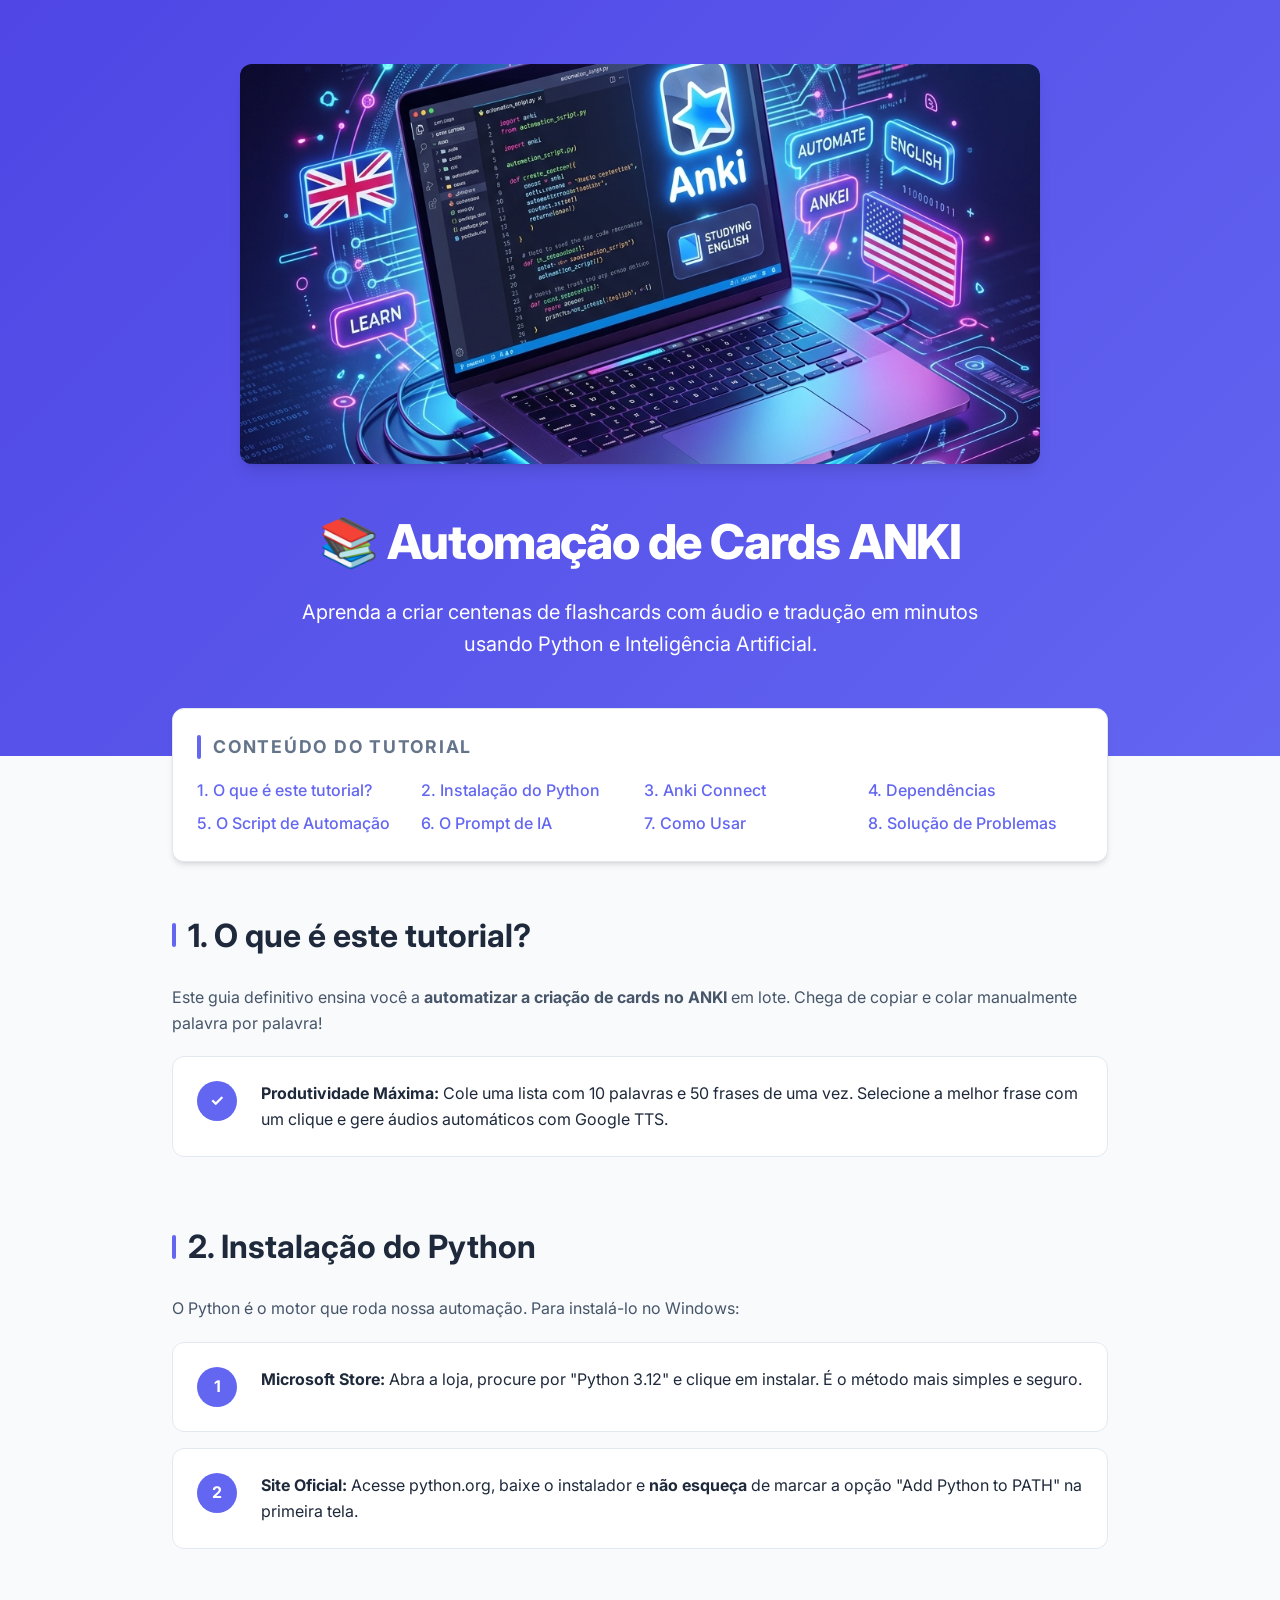
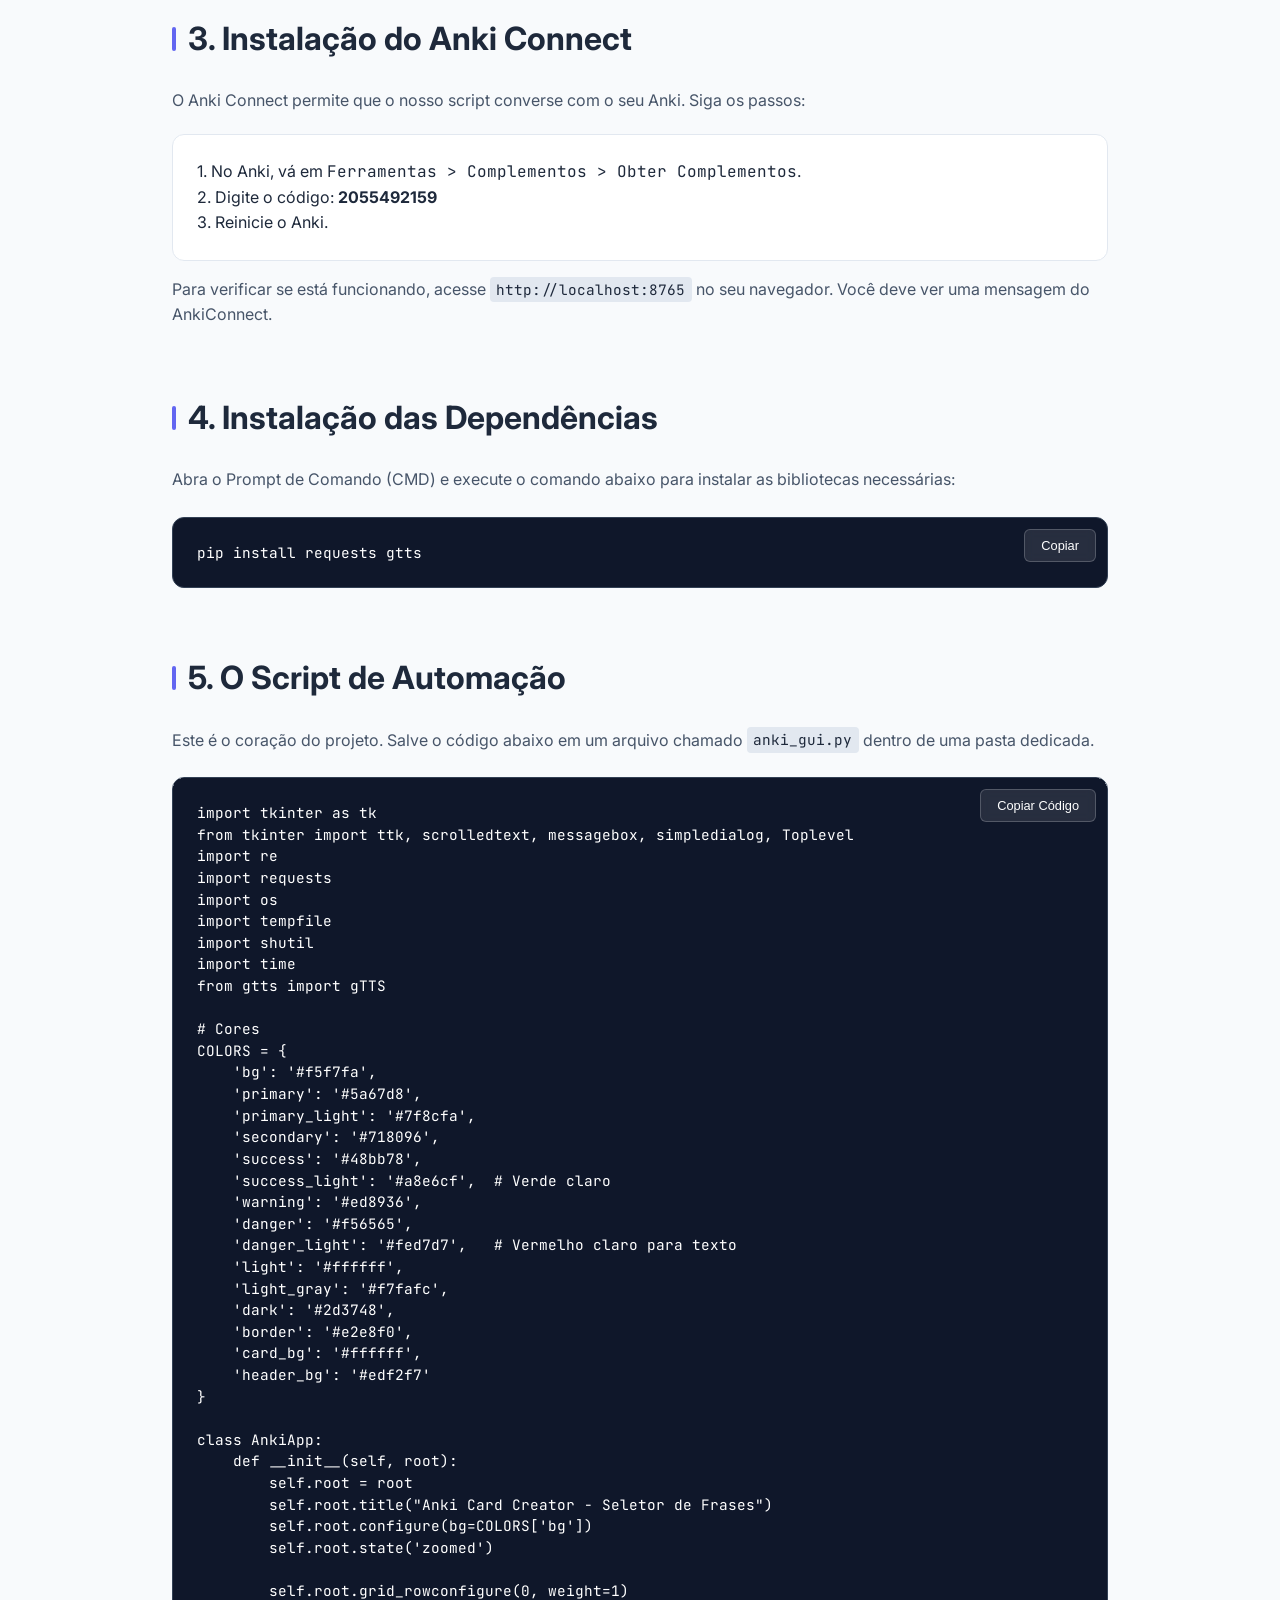
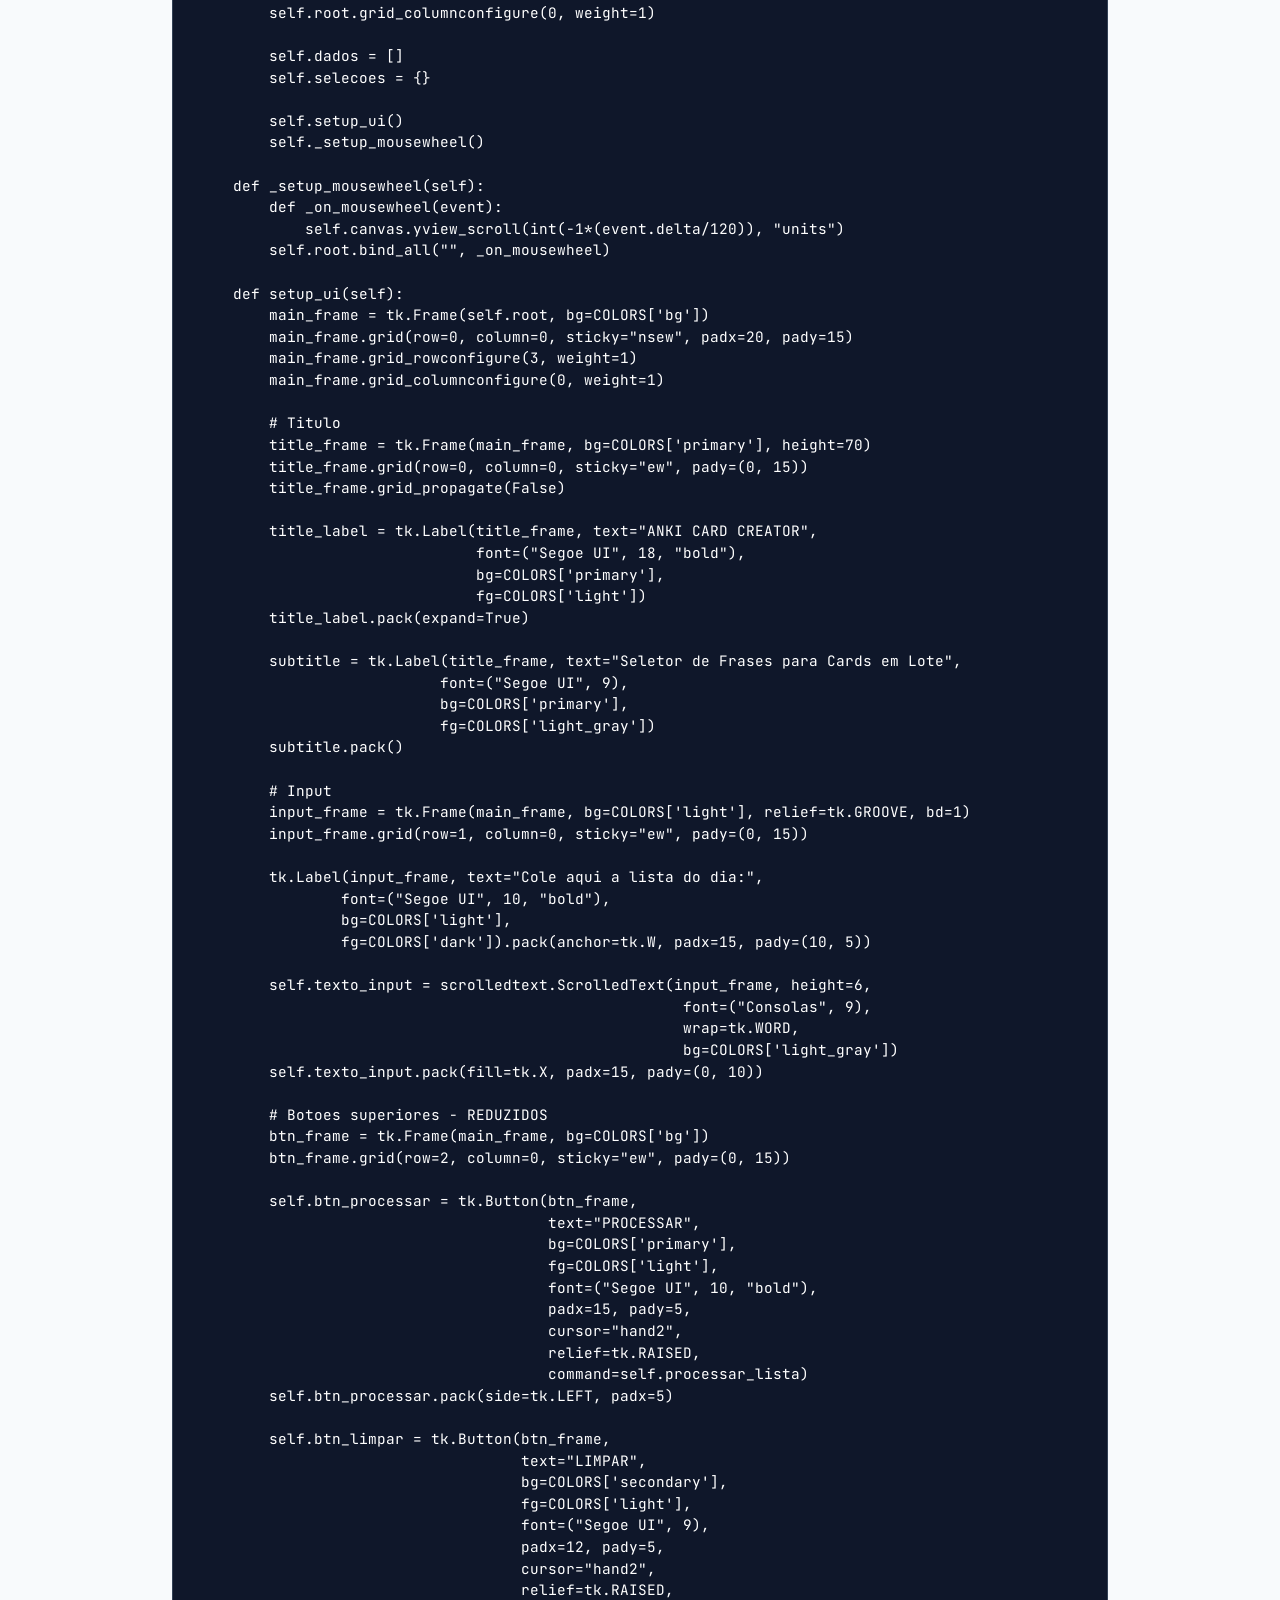
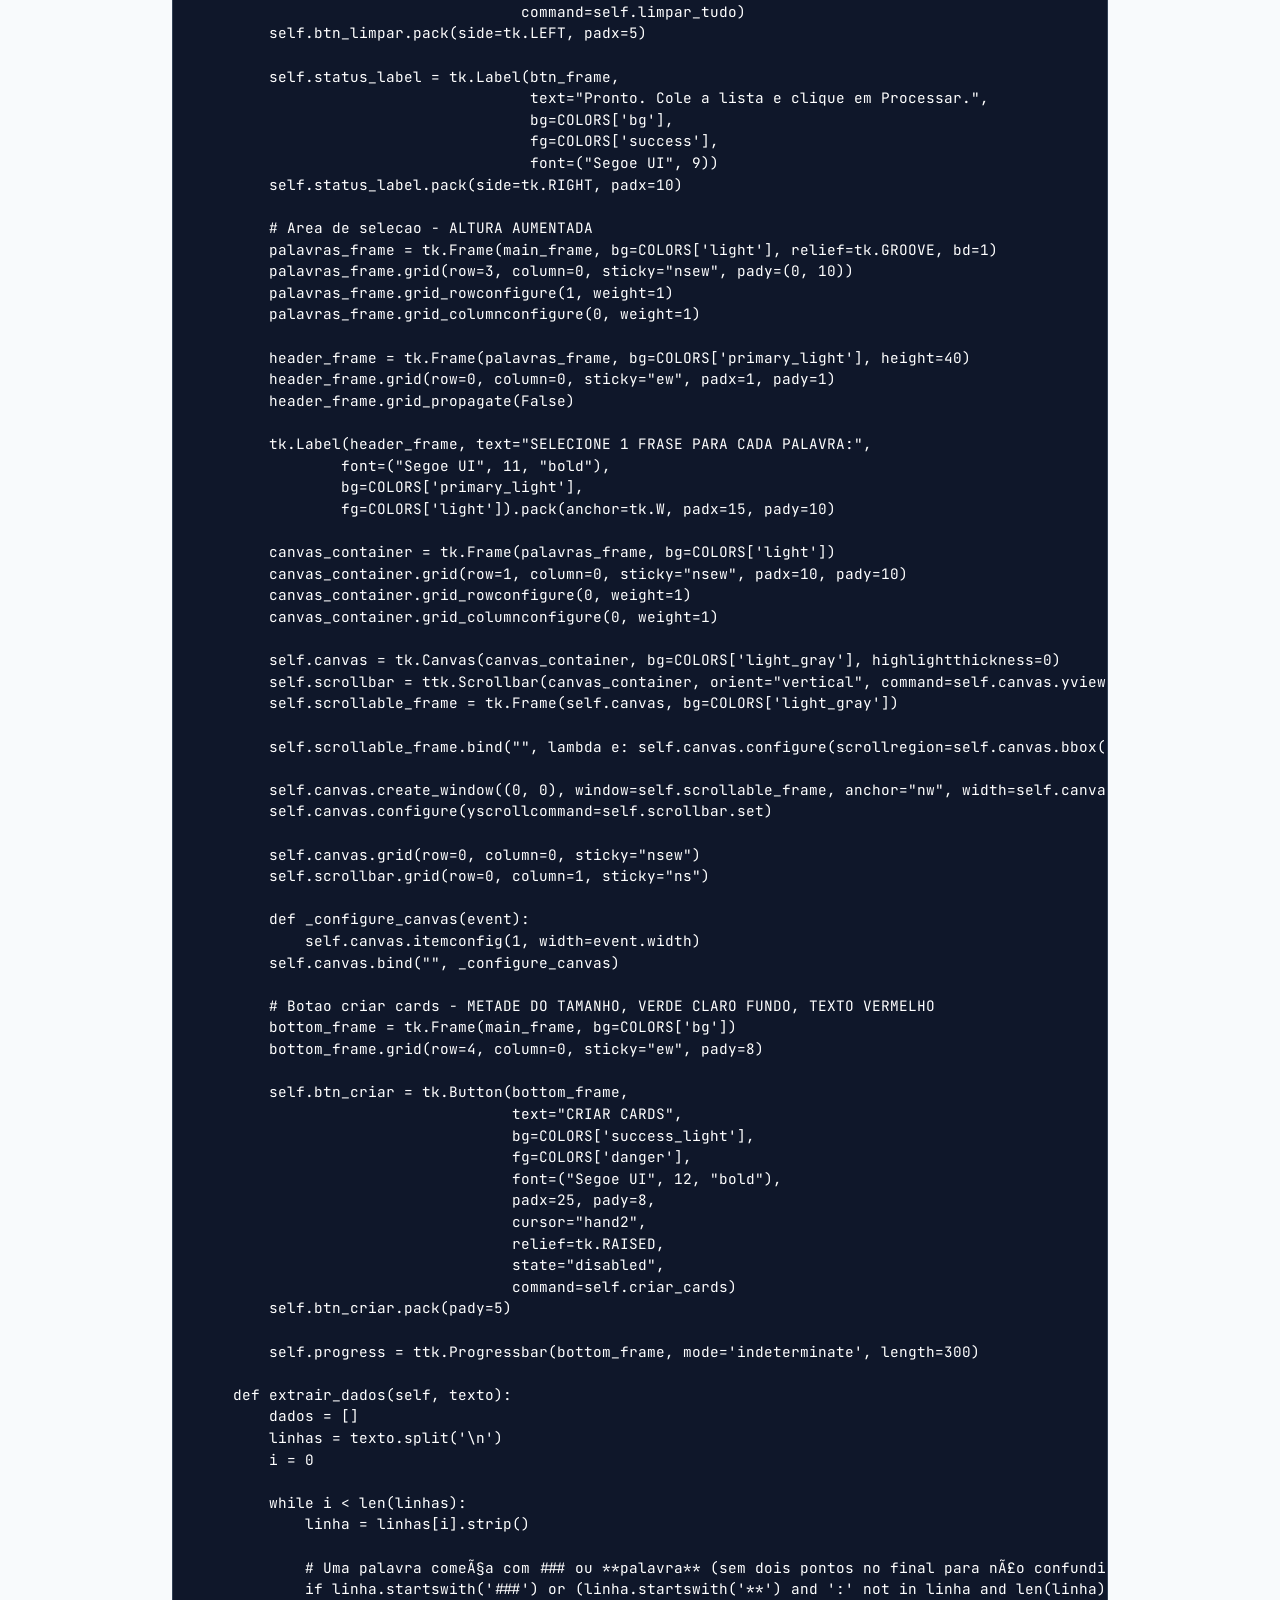
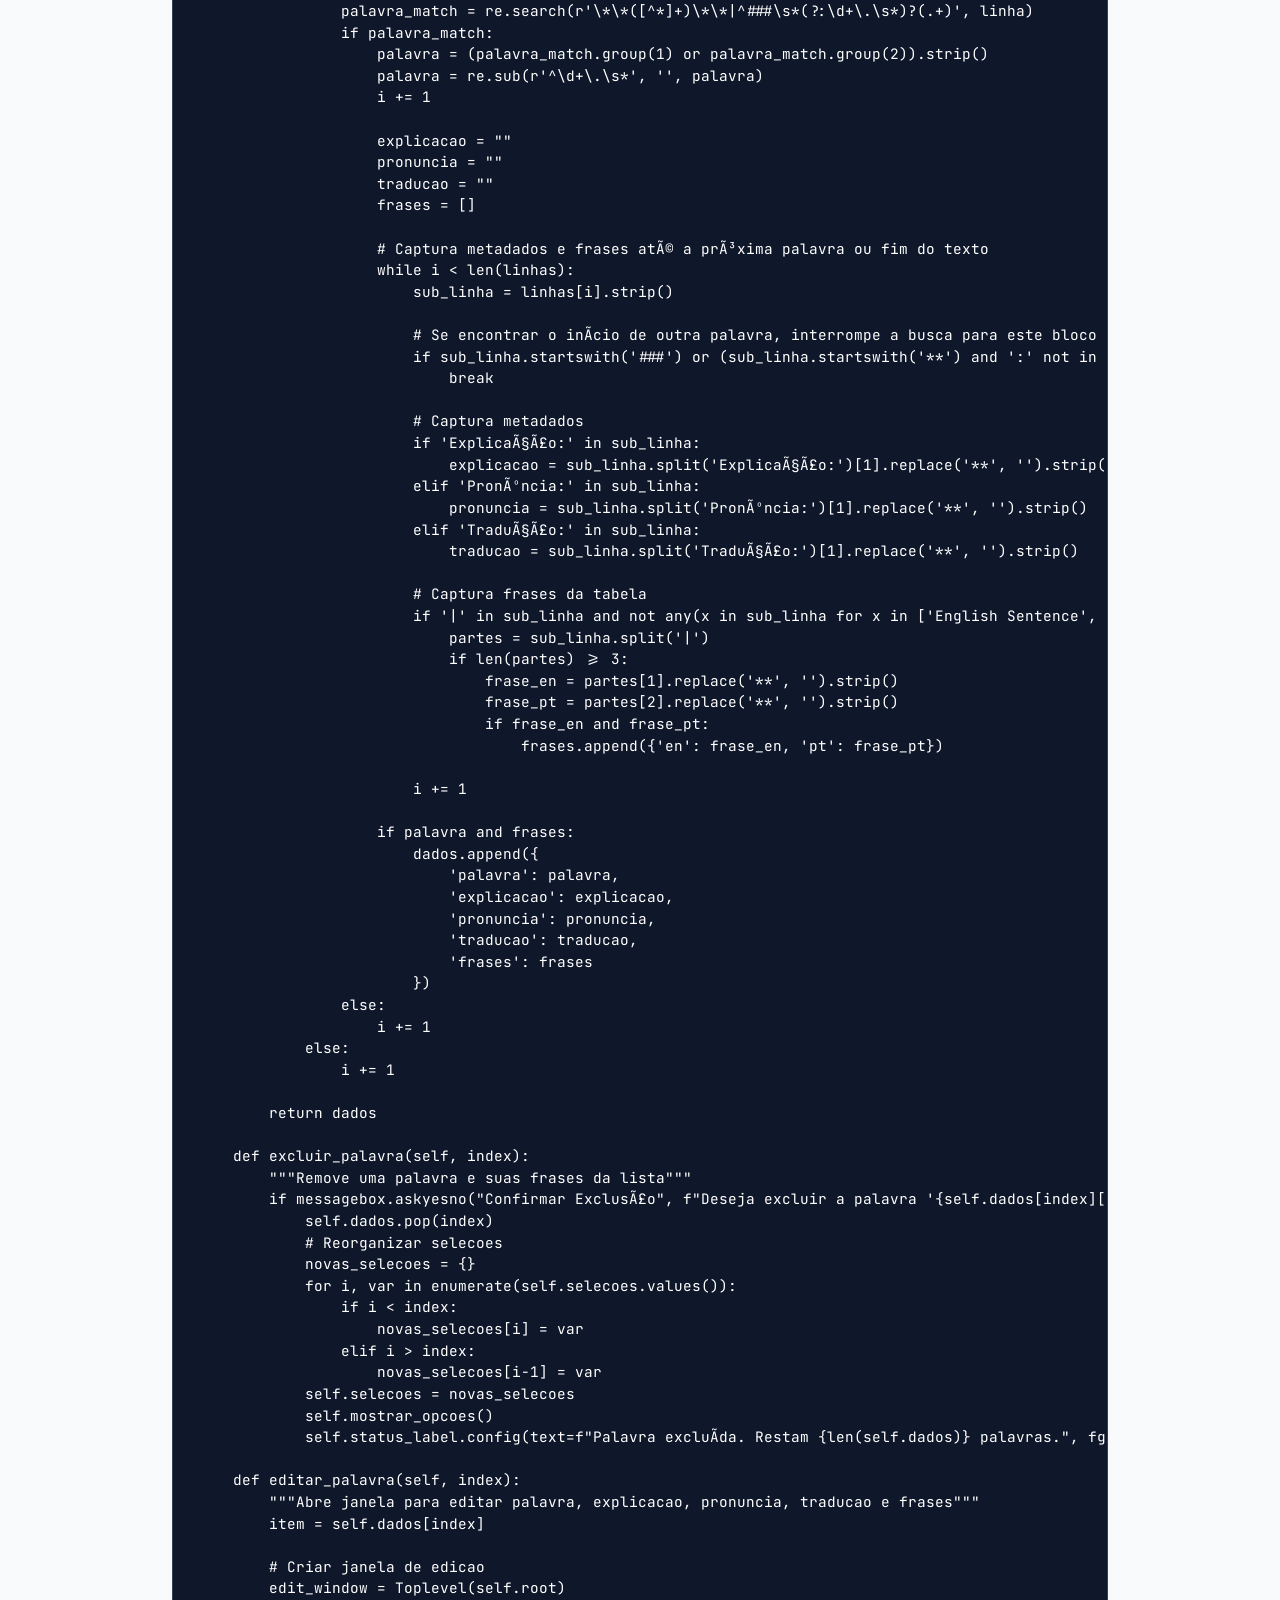
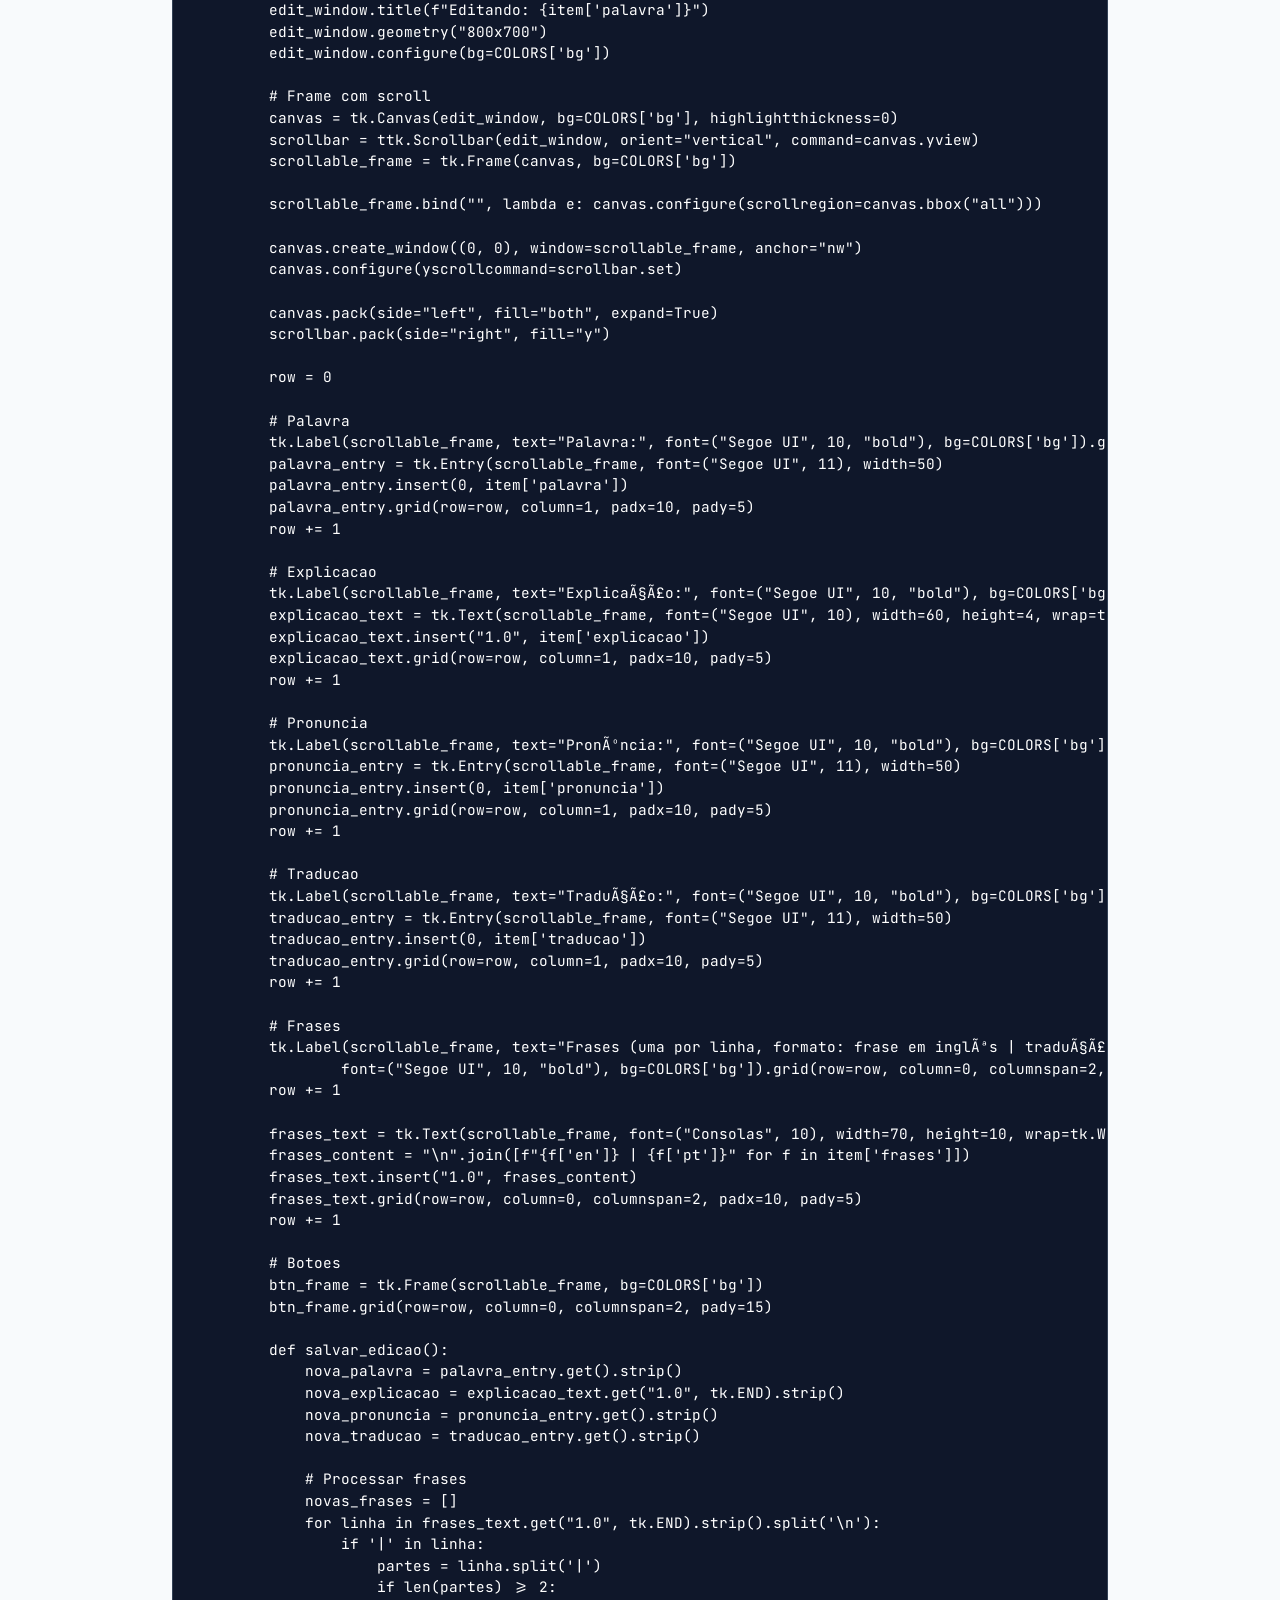
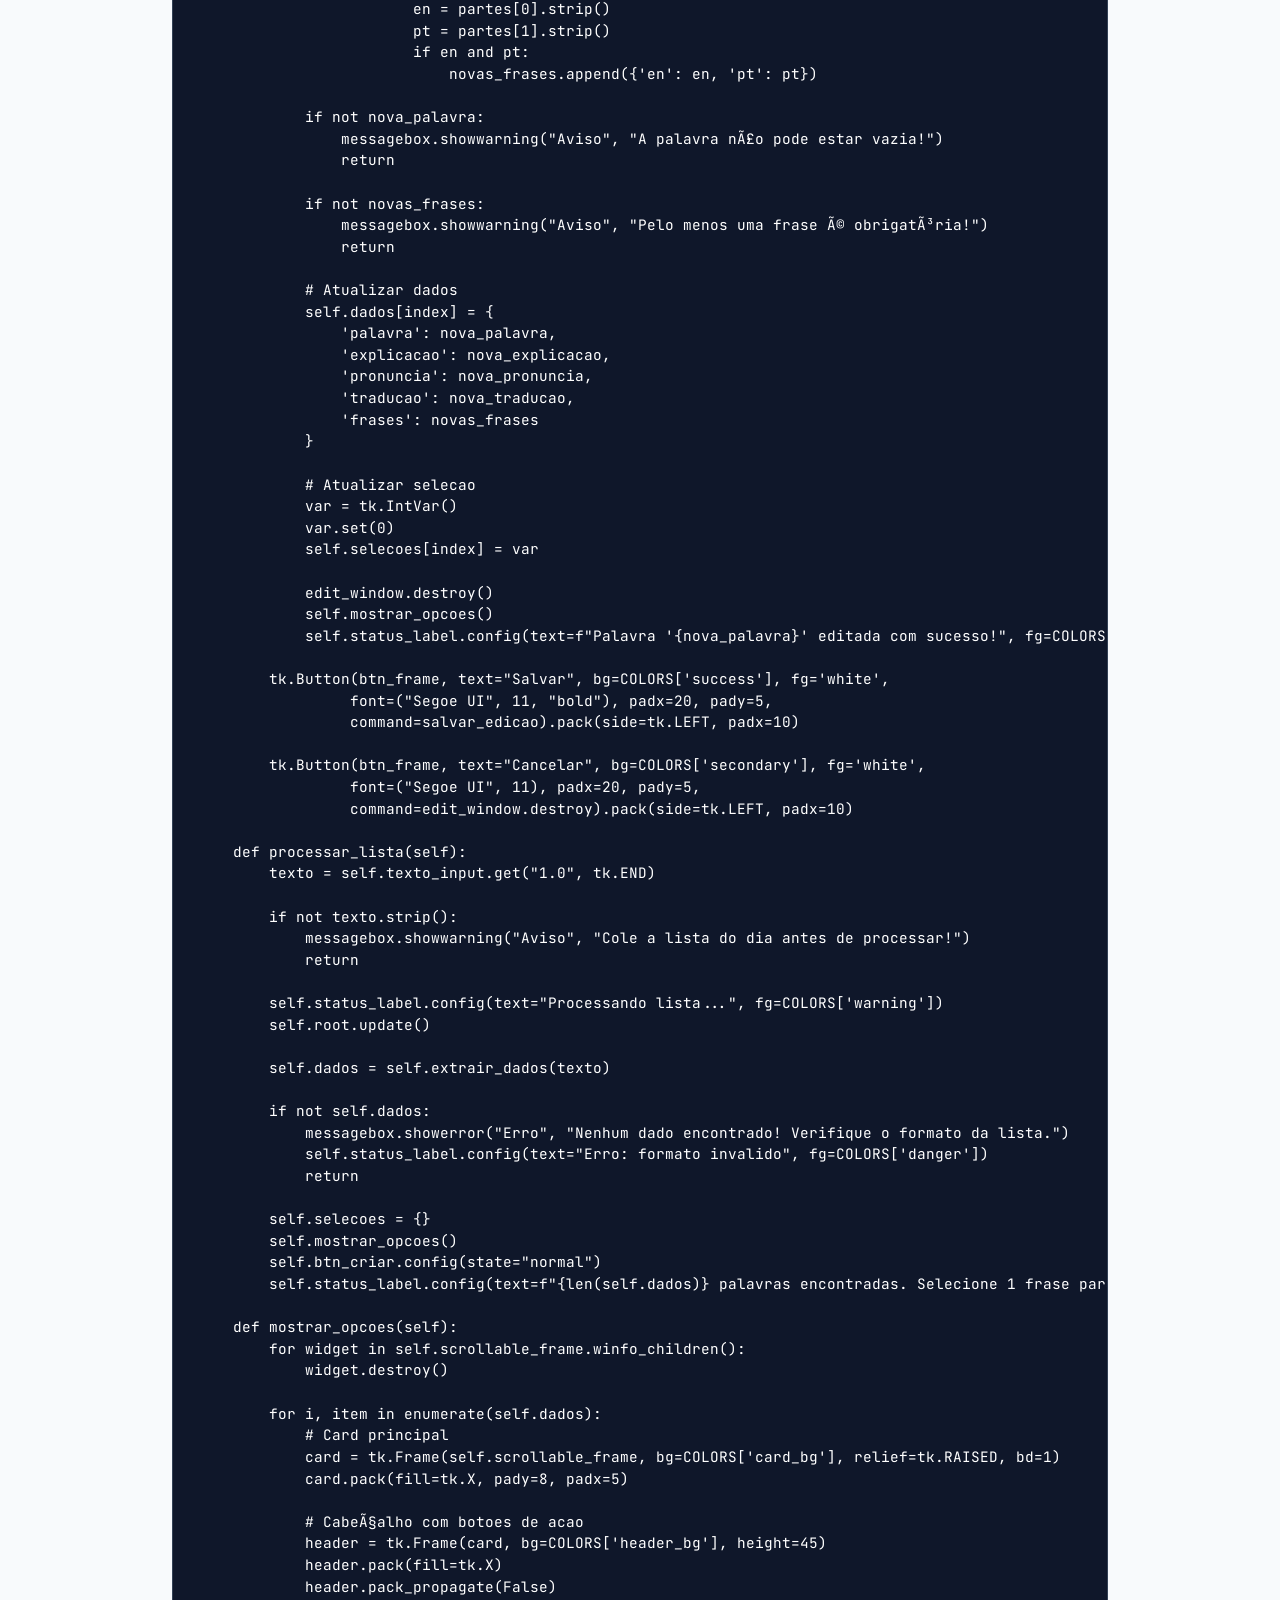
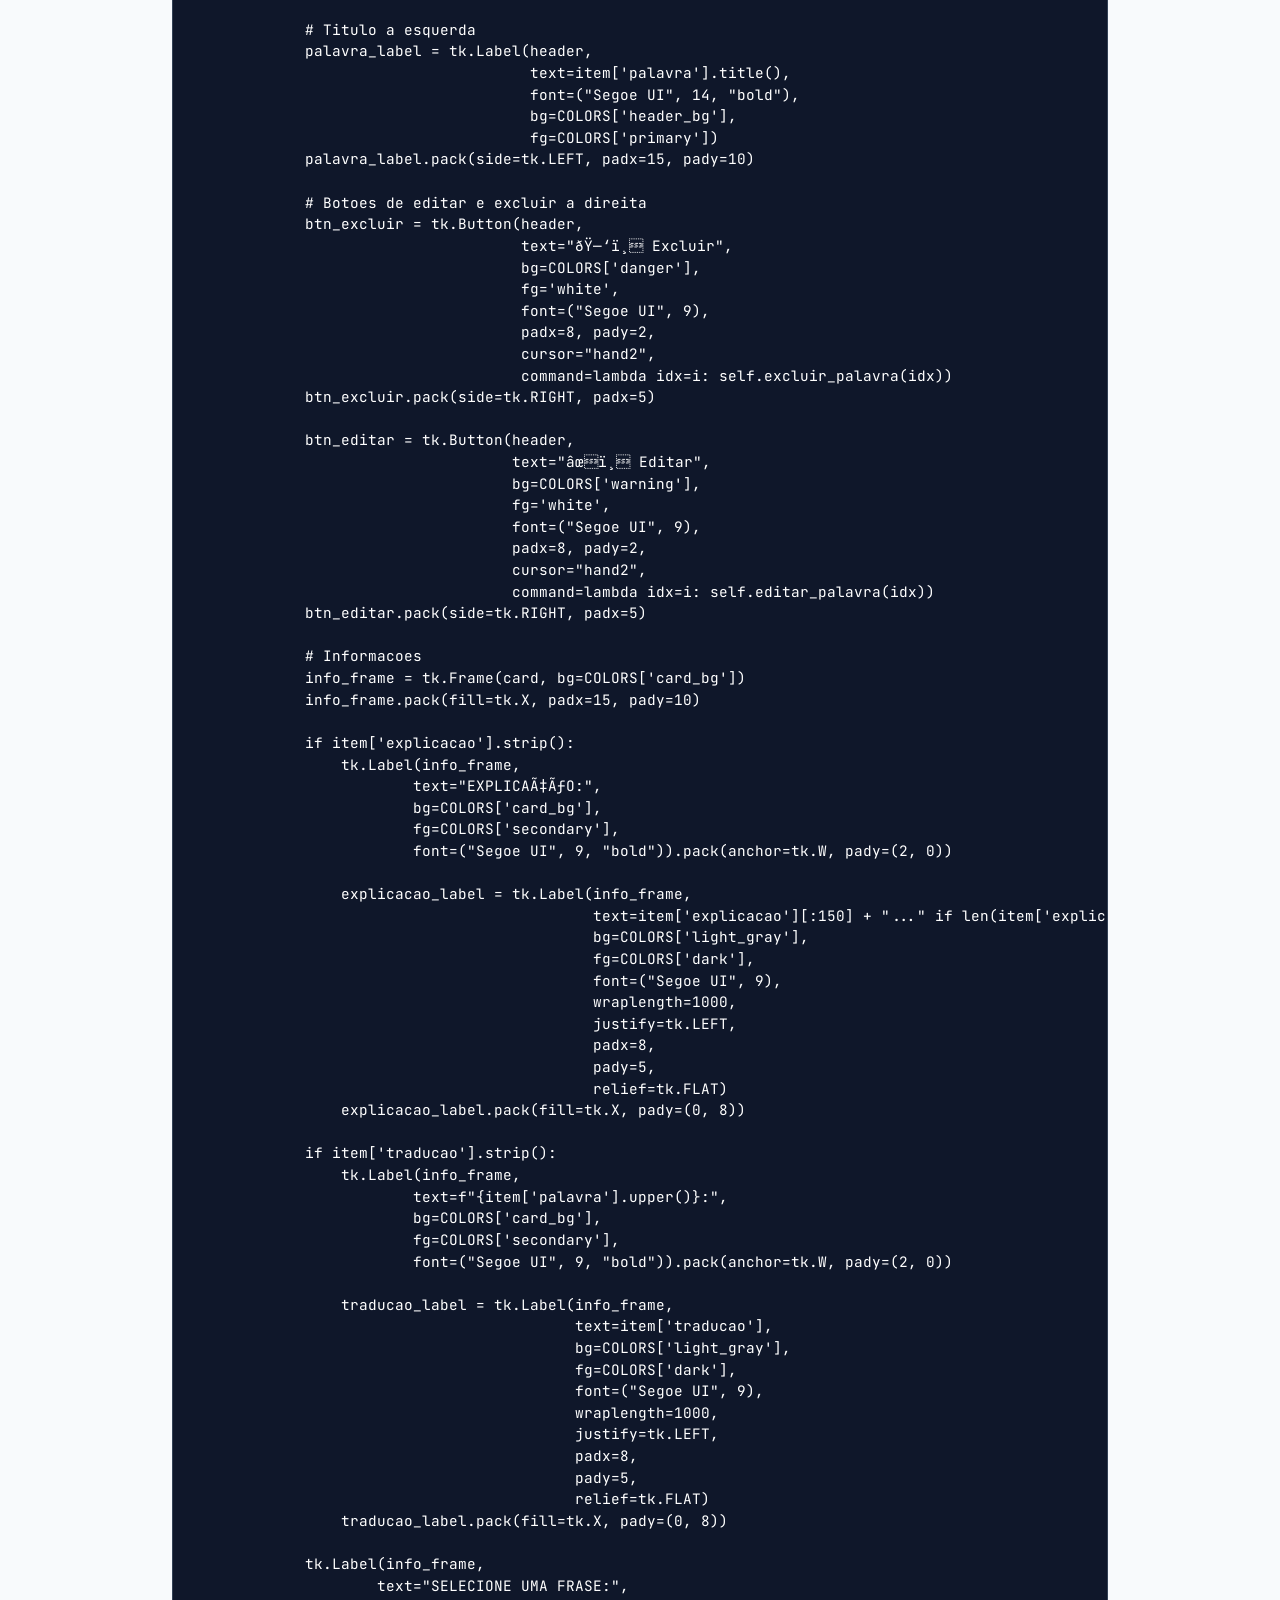
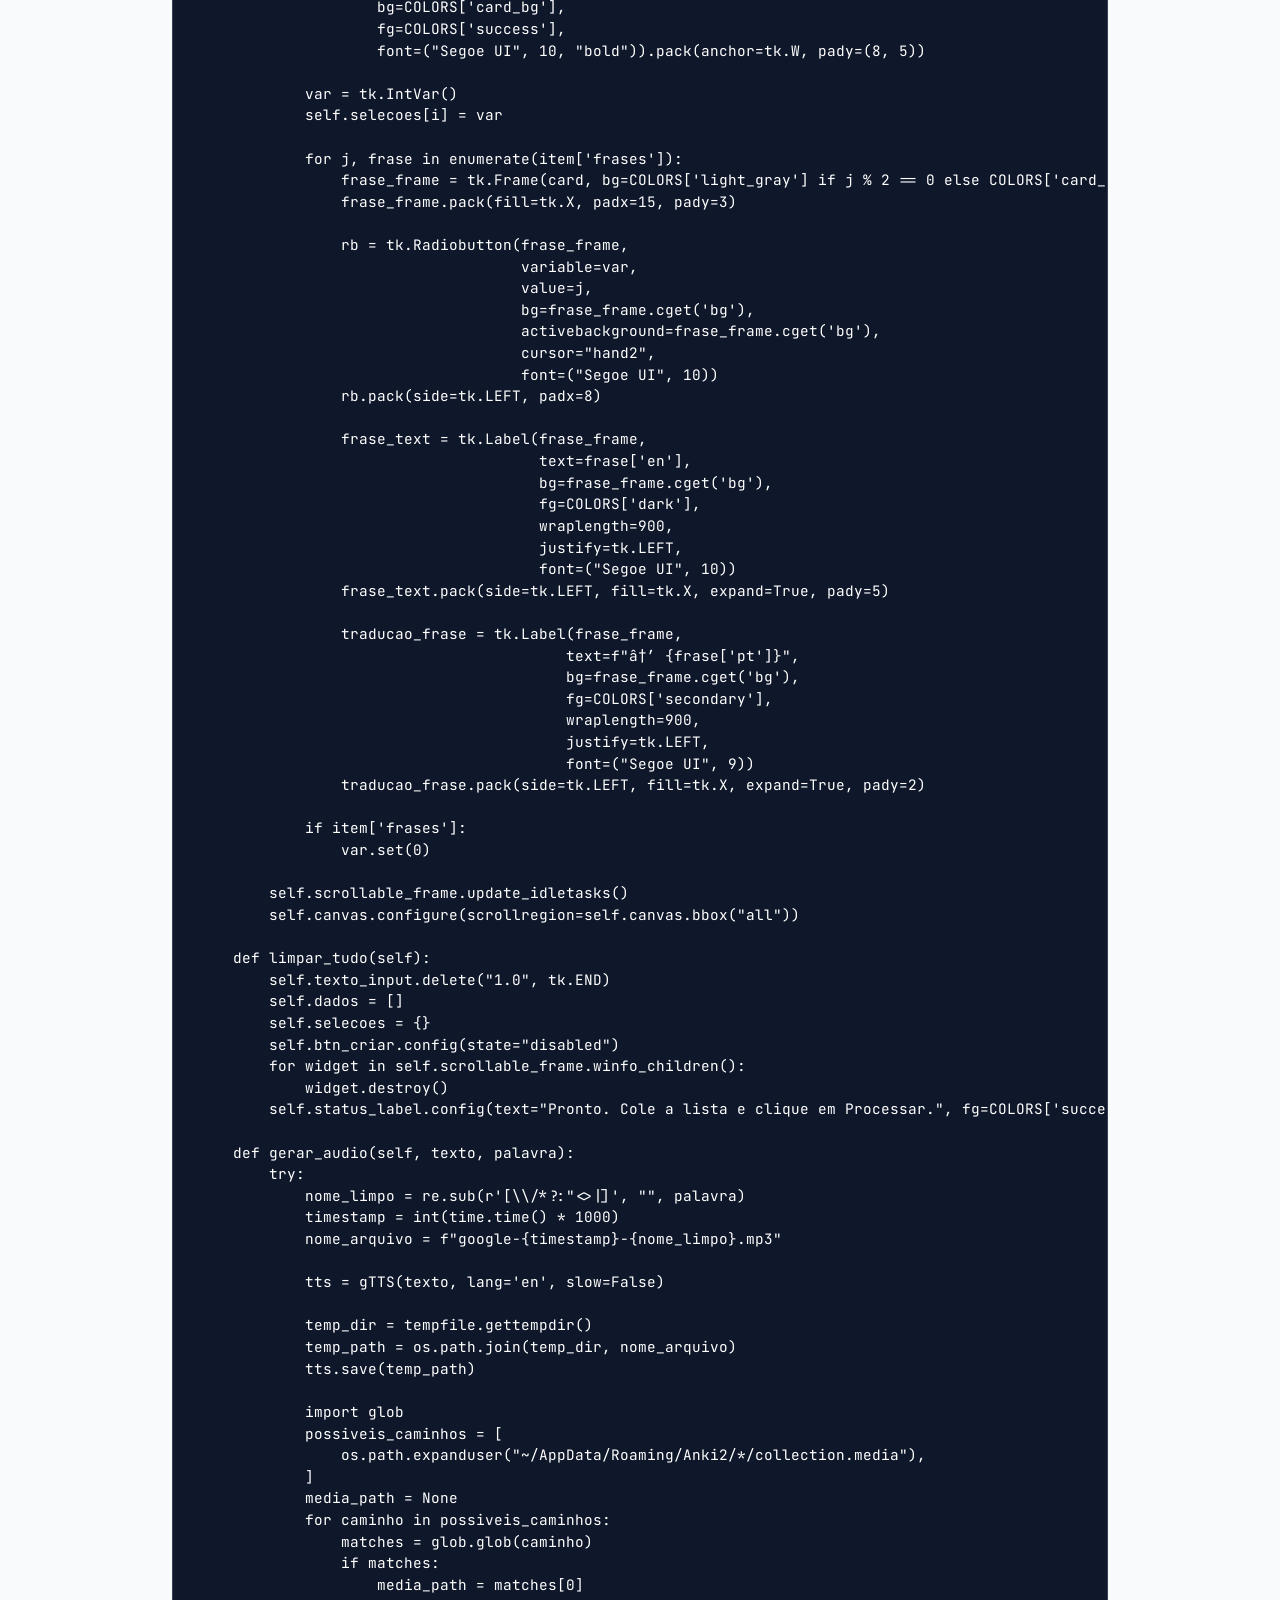
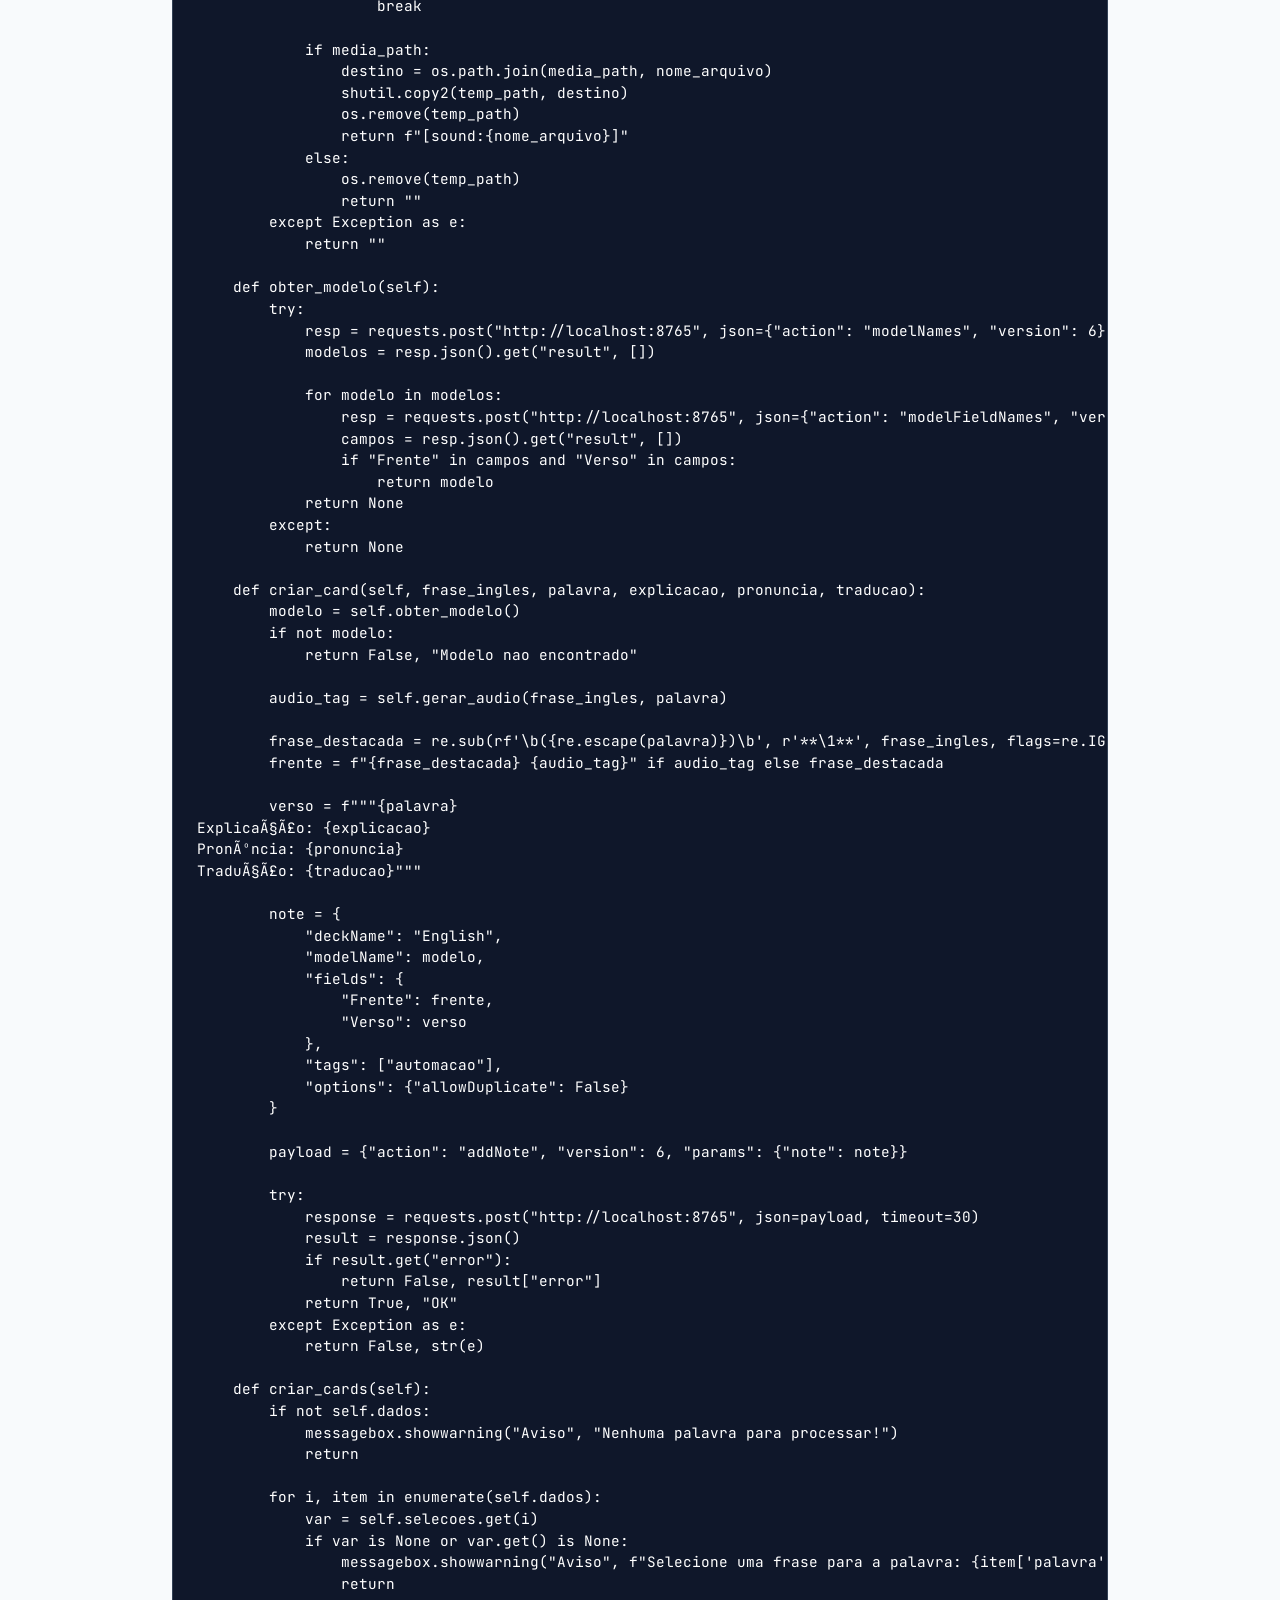
==== commit 06de7a30: "fix: safely update python code block in all files" ====
--- a/index.html
+++ b/index.html
@@ -24,11 +24,13 @@
             display: block !important;
             margin: 1.5rem 0 !important;
         }
+
         pre code {
             color: #ffffff !important;
             background-color: transparent !important;
             font-family: 'JetBrains Mono', monospace !important;
         }
+
         .subtitle {
             color: #ffffff !important;
             opacity: 1 !important;
@@ -311,7 +313,7 @@
         while i < len(linhas):
             linha = linhas[i].strip()
             
-            # Uma palavra começa com ### ou **palavra** (sem dois pontos no final para não confundir com metadados)
+            # Uma palavra comeÃ§a com ### ou **palavra** (sem dois pontos no final para nÃ£o confundir com metadados)
             if linha.startswith('###') or (linha.startswith('**') and ':' not in linha and len(linha) > 4):
                 palavra_match = re.search(r'\*\*([^*]+)\*\*|^###\s*(?:\d+\.\s*)?(.+)', linha)
                 if palavra_match:
@@ -324,24 +326,24 @@
                     traducao = ""
                     frases = []
                     
-                    # Captura metadados e frases até a próxima palavra ou fim do texto
+                    # Captura metadados e frases atÃ© a prÃ³xima palavra ou fim do texto
                     while i < len(linhas):
                         sub_linha = linhas[i].strip()
                         
-                        # Se encontrar o início de outra palavra, interrompe a busca para este bloco
+                        # Se encontrar o inÃ­cio de outra palavra, interrompe a busca para este bloco
                         if sub_linha.startswith('###') or (sub_linha.startswith('**') and ':' not in sub_linha and len(sub_linha) > 4):
                             break
                         
                         # Captura metadados
-                        if 'Explicação:' in sub_linha:
-                            explicacao = sub_linha.split('Explicação:')[1].replace('**', '').strip()
-                        elif 'Pronúncia:' in sub_linha:
-                            pronuncia = sub_linha.split('Pronúncia:')[1].replace('**', '').strip()
-                        elif 'Tradução:' in sub_linha:
-                            traducao = sub_linha.split('Tradução:')[1].replace('**', '').strip()
+                        if 'ExplicaÃ§Ã£o:' in sub_linha:
+                            explicacao = sub_linha.split('ExplicaÃ§Ã£o:')[1].replace('**', '').strip()
+                        elif 'PronÃºncia:' in sub_linha:
+                            pronuncia = sub_linha.split('PronÃºncia:')[1].replace('**', '').strip()
+                        elif 'TraduÃ§Ã£o:' in sub_linha:
+                            traducao = sub_linha.split('TraduÃ§Ã£o:')[1].replace('**', '').strip()
                         
                         # Captura frases da tabela
-                        if '|' in sub_linha and not any(x in sub_linha for x in ['English Sentence', '---', '|--', 'Frase em inglês']):
+                        if '|' in sub_linha and not any(x in sub_linha for x in ['English Sentence', '---', '|--', 'Frase em inglÃªs']):
                             partes = sub_linha.split('|')
                             if len(partes) >= 3:
                                 frase_en = partes[1].replace('**', '').strip()
@@ -368,7 +370,7 @@
     
     def excluir_palavra(self, index):
         """Remove uma palavra e suas frases da lista"""
-        if messagebox.askyesno("Confirmar Exclusão", f"Deseja excluir a palavra '{self.dados[index]['palavra']}' e todas as suas frases?"):
+        if messagebox.askyesno("Confirmar ExclusÃ£o", f"Deseja excluir a palavra '{self.dados[index]['palavra']}' e todas as suas frases?"):
             self.dados.pop(index)
             # Reorganizar selecoes
             novas_selecoes = {}
@@ -379,7 +381,7 @@
                     novas_selecoes[i-1] = var
             self.selecoes = novas_selecoes
             self.mostrar_opcoes()
-            self.status_label.config(text=f"Palavra excluída. Restam {len(self.dados)} palavras.", fg=COLORS['warning'])
+            self.status_label.config(text=f"Palavra excluÃ­da. Restam {len(self.dados)} palavras.", fg=COLORS['warning'])
     
     def editar_palavra(self, index):
         """Abre janela para editar palavra, explicacao, pronuncia, traducao e frases"""
@@ -414,28 +416,28 @@
         row += 1
         
         # Explicacao
-        tk.Label(scrollable_frame, text="Explicação:", font=("Segoe UI", 10, "bold"), bg=COLORS['bg']).grid(row=row, column=0, sticky=tk.NW, padx=10, pady=5)
+        tk.Label(scrollable_frame, text="ExplicaÃ§Ã£o:", font=("Segoe UI", 10, "bold"), bg=COLORS['bg']).grid(row=row, column=0, sticky=tk.NW, padx=10, pady=5)
         explicacao_text = tk.Text(scrollable_frame, font=("Segoe UI", 10), width=60, height=4, wrap=tk.WORD)
         explicacao_text.insert("1.0", item['explicacao'])
         explicacao_text.grid(row=row, column=1, padx=10, pady=5)
         row += 1
         
         # Pronuncia
-        tk.Label(scrollable_frame, text="Pronúncia:", font=("Segoe UI", 10, "bold"), bg=COLORS['bg']).grid(row=row, column=0, sticky=tk.W, padx=10, pady=5)
+        tk.Label(scrollable_frame, text="PronÃºncia:", font=("Segoe UI", 10, "bold"), bg=COLORS['bg']).grid(row=row, column=0, sticky=tk.W, padx=10, pady=5)
         pronuncia_entry = tk.Entry(scrollable_frame, font=("Segoe UI", 11), width=50)
         pronuncia_entry.insert(0, item['pronuncia'])
         pronuncia_entry.grid(row=row, column=1, padx=10, pady=5)
         row += 1
         
         # Traducao
-        tk.Label(scrollable_frame, text="Tradução:", font=("Segoe UI", 10, "bold"), bg=COLORS['bg']).grid(row=row, column=0, sticky=tk.W, padx=10, pady=5)
+        tk.Label(scrollable_frame, text="TraduÃ§Ã£o:", font=("Segoe UI", 10, "bold"), bg=COLORS['bg']).grid(row=row, column=0, sticky=tk.W, padx=10, pady=5)
         traducao_entry = tk.Entry(scrollable_frame, font=("Segoe UI", 11), width=50)
         traducao_entry.insert(0, item['traducao'])
         traducao_entry.grid(row=row, column=1, padx=10, pady=5)
         row += 1
         
         # Frases
-        tk.Label(scrollable_frame, text="Frases (uma por linha, formato: frase em inglês | tradução):", 
+        tk.Label(scrollable_frame, text="Frases (uma por linha, formato: frase em inglÃªs | traduÃ§Ã£o):", 
                 font=("Segoe UI", 10, "bold"), bg=COLORS['bg']).grid(row=row, column=0, columnspan=2, sticky=tk.W, padx=10, pady=5)
         row += 1
         
@@ -467,11 +469,11 @@
                             novas_frases.append({'en': en, 'pt': pt})
             
             if not nova_palavra:
-                messagebox.showwarning("Aviso", "A palavra não pode estar vazia!")
+                messagebox.showwarning("Aviso", "A palavra nÃ£o pode estar vazia!")
                 return
             
             if not novas_frases:
-                messagebox.showwarning("Aviso", "Pelo menos uma frase é obrigatória!")
+                messagebox.showwarning("Aviso", "Pelo menos uma frase Ã© obrigatÃ³ria!")
                 return
             
             # Atualizar dados
@@ -531,7 +533,7 @@
             card = tk.Frame(self.scrollable_frame, bg=COLORS['card_bg'], relief=tk.RAISED, bd=1)
             card.pack(fill=tk.X, pady=8, padx=5)
             
-            # Cabeçalho com botoes de acao
+            # CabeÃ§alho com botoes de acao
             header = tk.Frame(card, bg=COLORS['header_bg'], height=45)
             header.pack(fill=tk.X)
             header.pack_propagate(False)
@@ -546,7 +548,7 @@
             
             # Botoes de editar e excluir a direita
             btn_excluir = tk.Button(header, 
-                                    text="🗑️ Excluir", 
+                                    text="ðŸ—‘ï¸ Excluir", 
                                     bg=COLORS['danger'],
                                     fg='white',
                                     font=("Segoe UI", 9),
@@ -556,7 +558,7 @@
             btn_excluir.pack(side=tk.RIGHT, padx=5)
             
             btn_editar = tk.Button(header, 
-                                   text="✏️ Editar", 
+                                   text="âœï¸ Editar", 
                                    bg=COLORS['warning'],
                                    fg='white',
                                    font=("Segoe UI", 9),
@@ -571,7 +573,7 @@
             
             if item['explicacao'].strip():
                 tk.Label(info_frame, 
-                        text="EXPLICAÇÃO:",
+                        text="EXPLICAÃ‡ÃƒO:",
                         bg=COLORS['card_bg'],
                         fg=COLORS['secondary'],
                         font=("Segoe UI", 9, "bold")).pack(anchor=tk.W, pady=(2, 0))
@@ -639,7 +641,7 @@
                 frase_text.pack(side=tk.LEFT, fill=tk.X, expand=True, pady=5)
                 
                 traducao_frase = tk.Label(frase_frame,
-                                         text=f"→ {frase['pt']}",
+                                         text=f"â†’ {frase['pt']}",
                                          bg=frase_frame.cget('bg'),
                                          fg=COLORS['secondary'],
                                          wraplength=900,
@@ -721,9 +723,9 @@
         frente = f"{frase_destacada} {audio_tag}" if audio_tag else frase_destacada
         
         verso = f"""{palavra}
-Explicação: {explicacao}
-Pronúncia: {pronuncia}
-Tradução: {traducao}"""
+ExplicaÃ§Ã£o: {explicacao}
+PronÃºncia: {pronuncia}
+TraduÃ§Ã£o: {traducao}"""
         
         note = {
             "deckName": "English",
@@ -864,12 +866,14 @@
                 <ol class="step-list">
                     <li class="step-item">
                         <div class="step-number">1</div>
-                        <div><strong>Gere a lista:</strong> Use o prompt acima com suas palavras do dia no <strong>DeepSeek</strong>. Lembre-se de usar o botão de copiar do próprio chat.</div>
+                        <div><strong>Gere a lista:</strong> Use o prompt acima com suas palavras do dia no
+                            <strong>DeepSeek</strong>. Lembre-se de usar o botão de copiar do próprio chat.</div>
                     </li>
                     <li class="step-item">
                         <div class="step-number">2</div>
                         <div><strong>Inicie o Script:</strong> No terminal, navegue até a pasta e rode
-                            <code>python anki_gui.py</code>.</div>
+                            <code>python anki_gui.py</code>.
+                        </div>
                     </li>
                     <li class="step-item">
                         <div class="step-number">3</div>
@@ -921,4 +925,4 @@
     <script src="script.js"></script>
 </body>
 
-</html>
+</html>
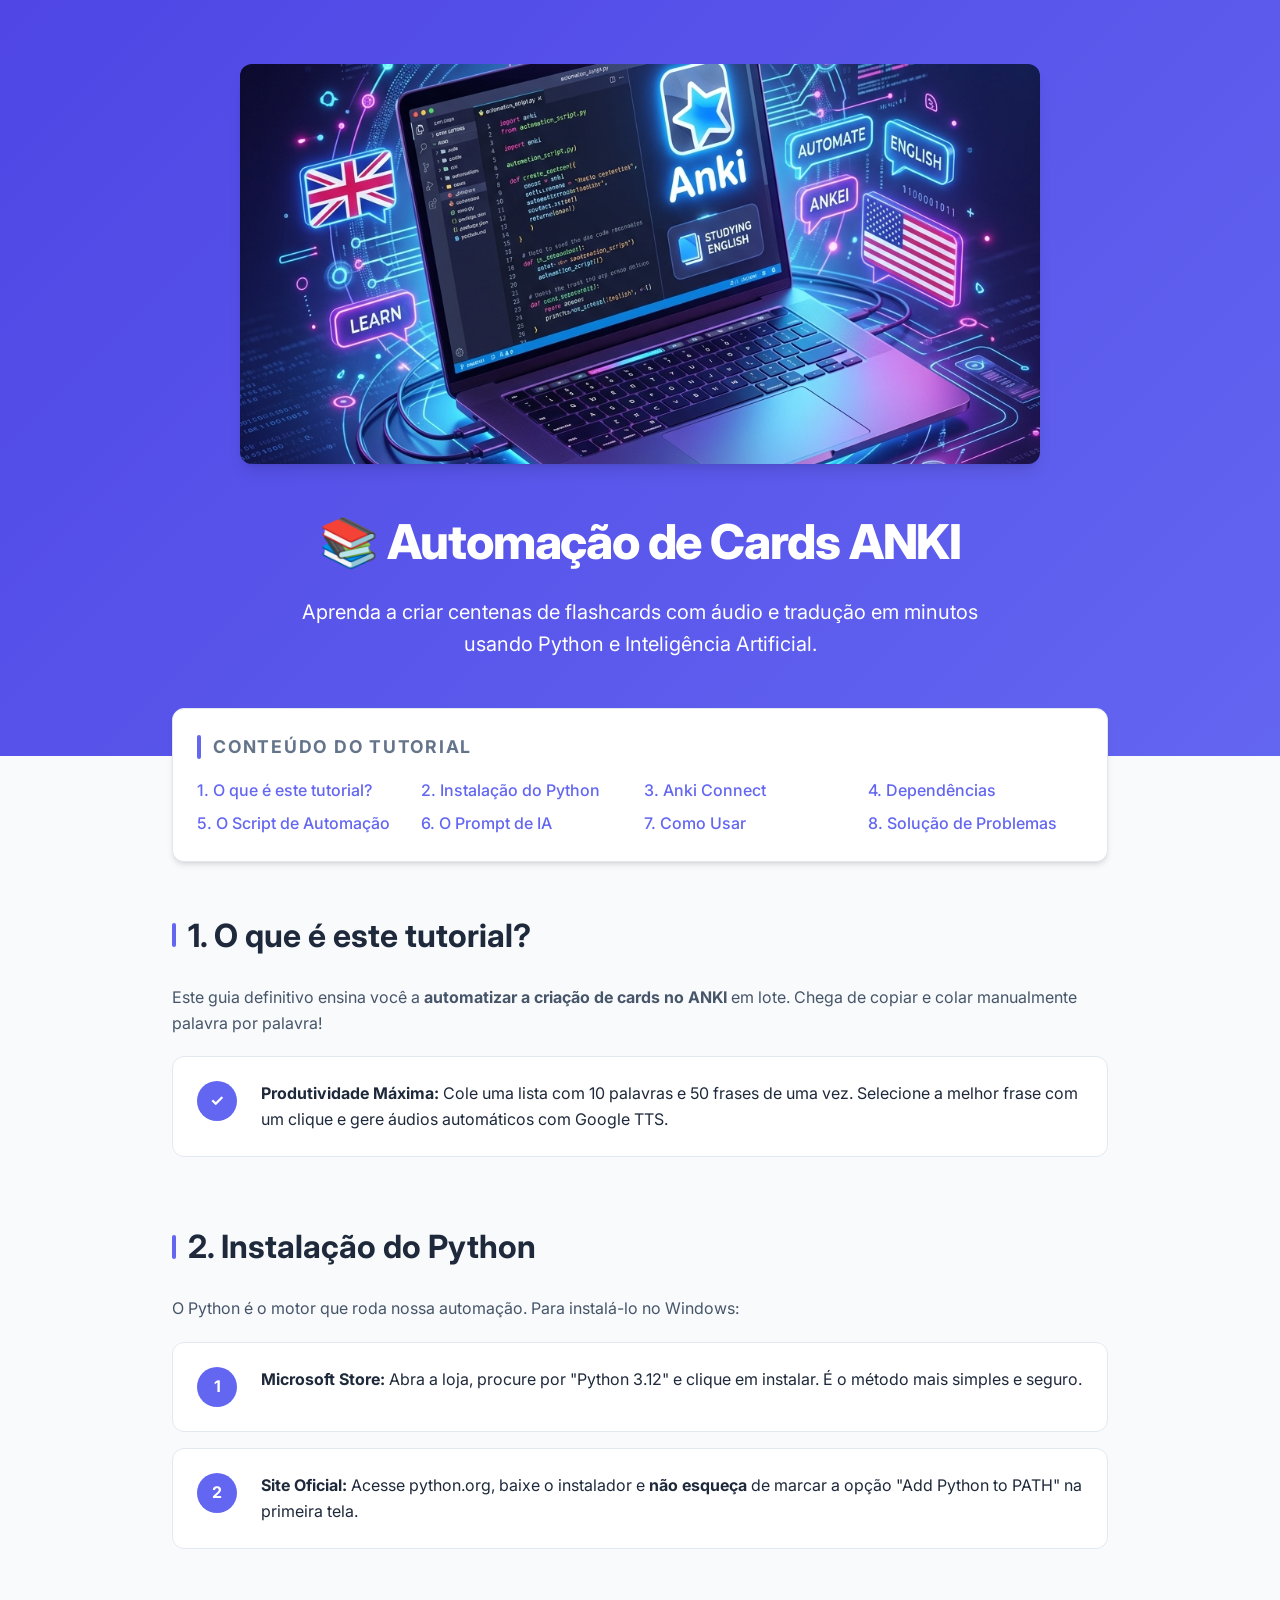
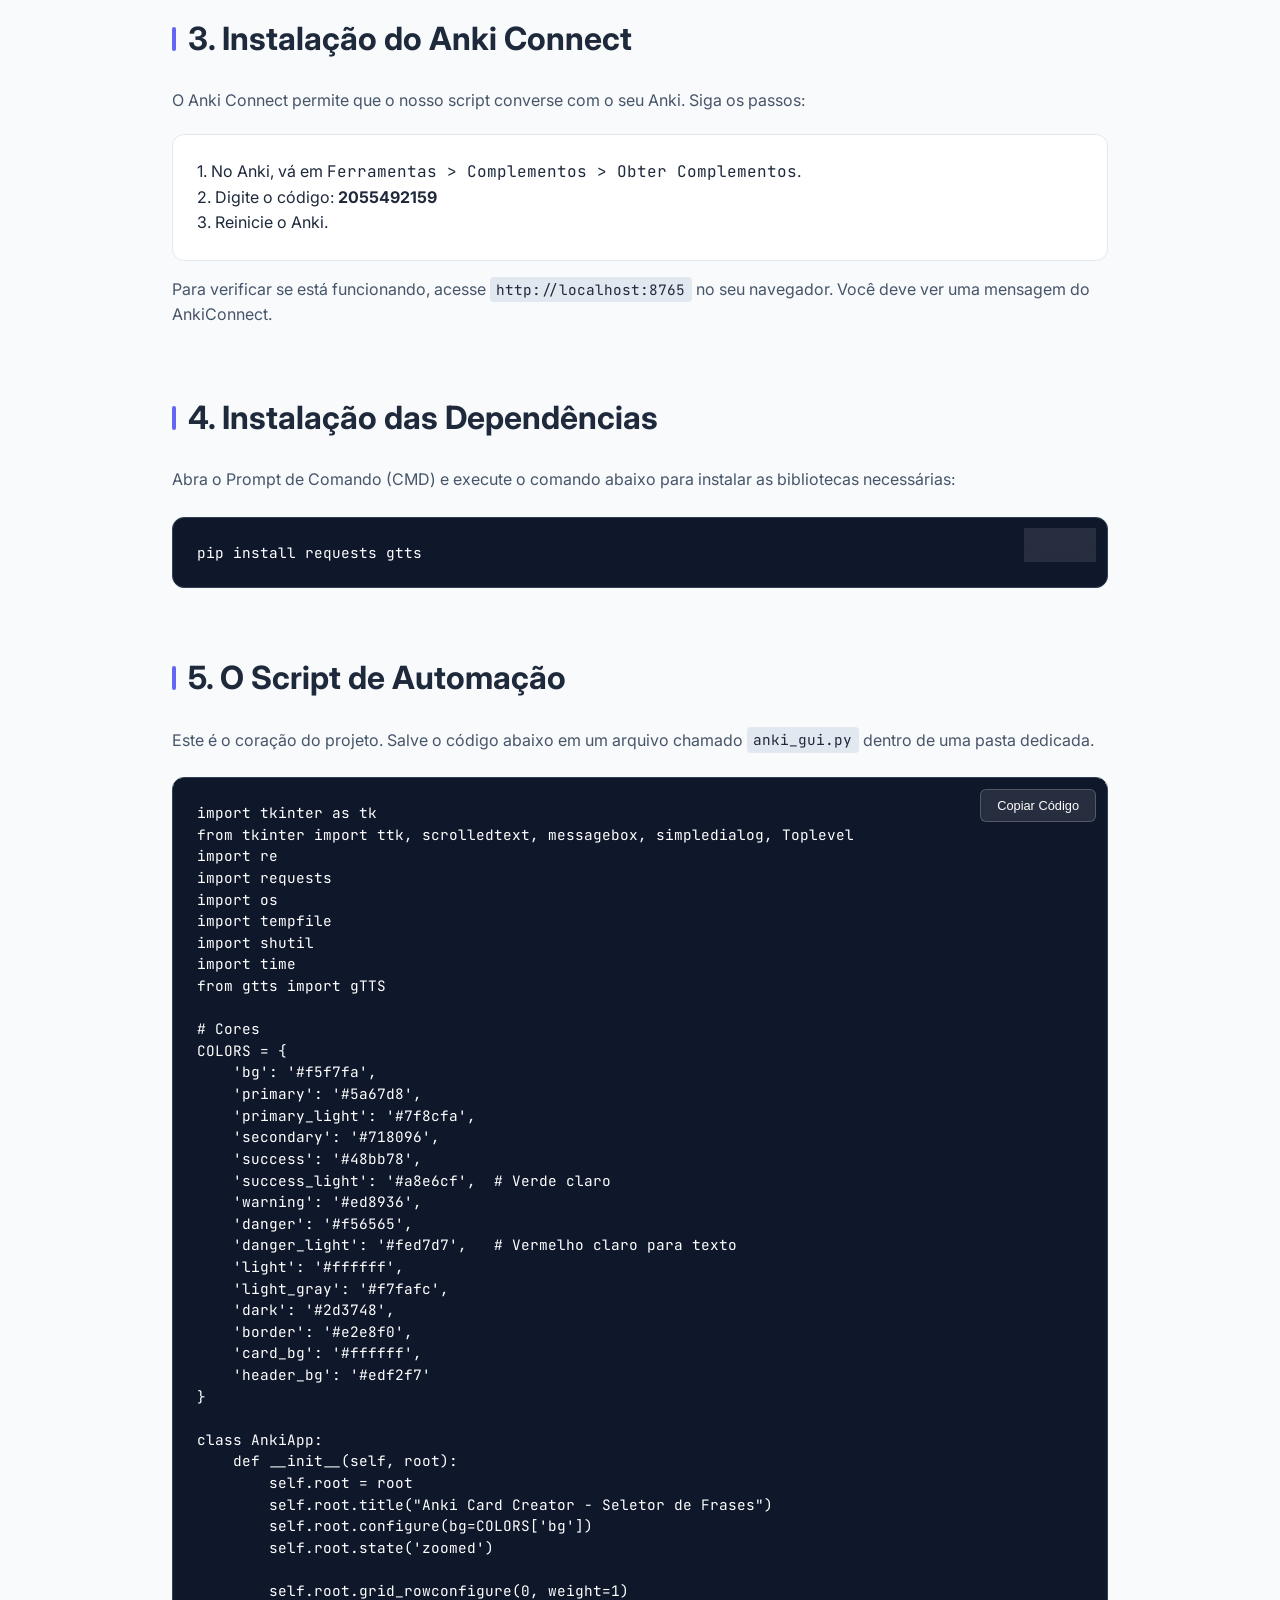
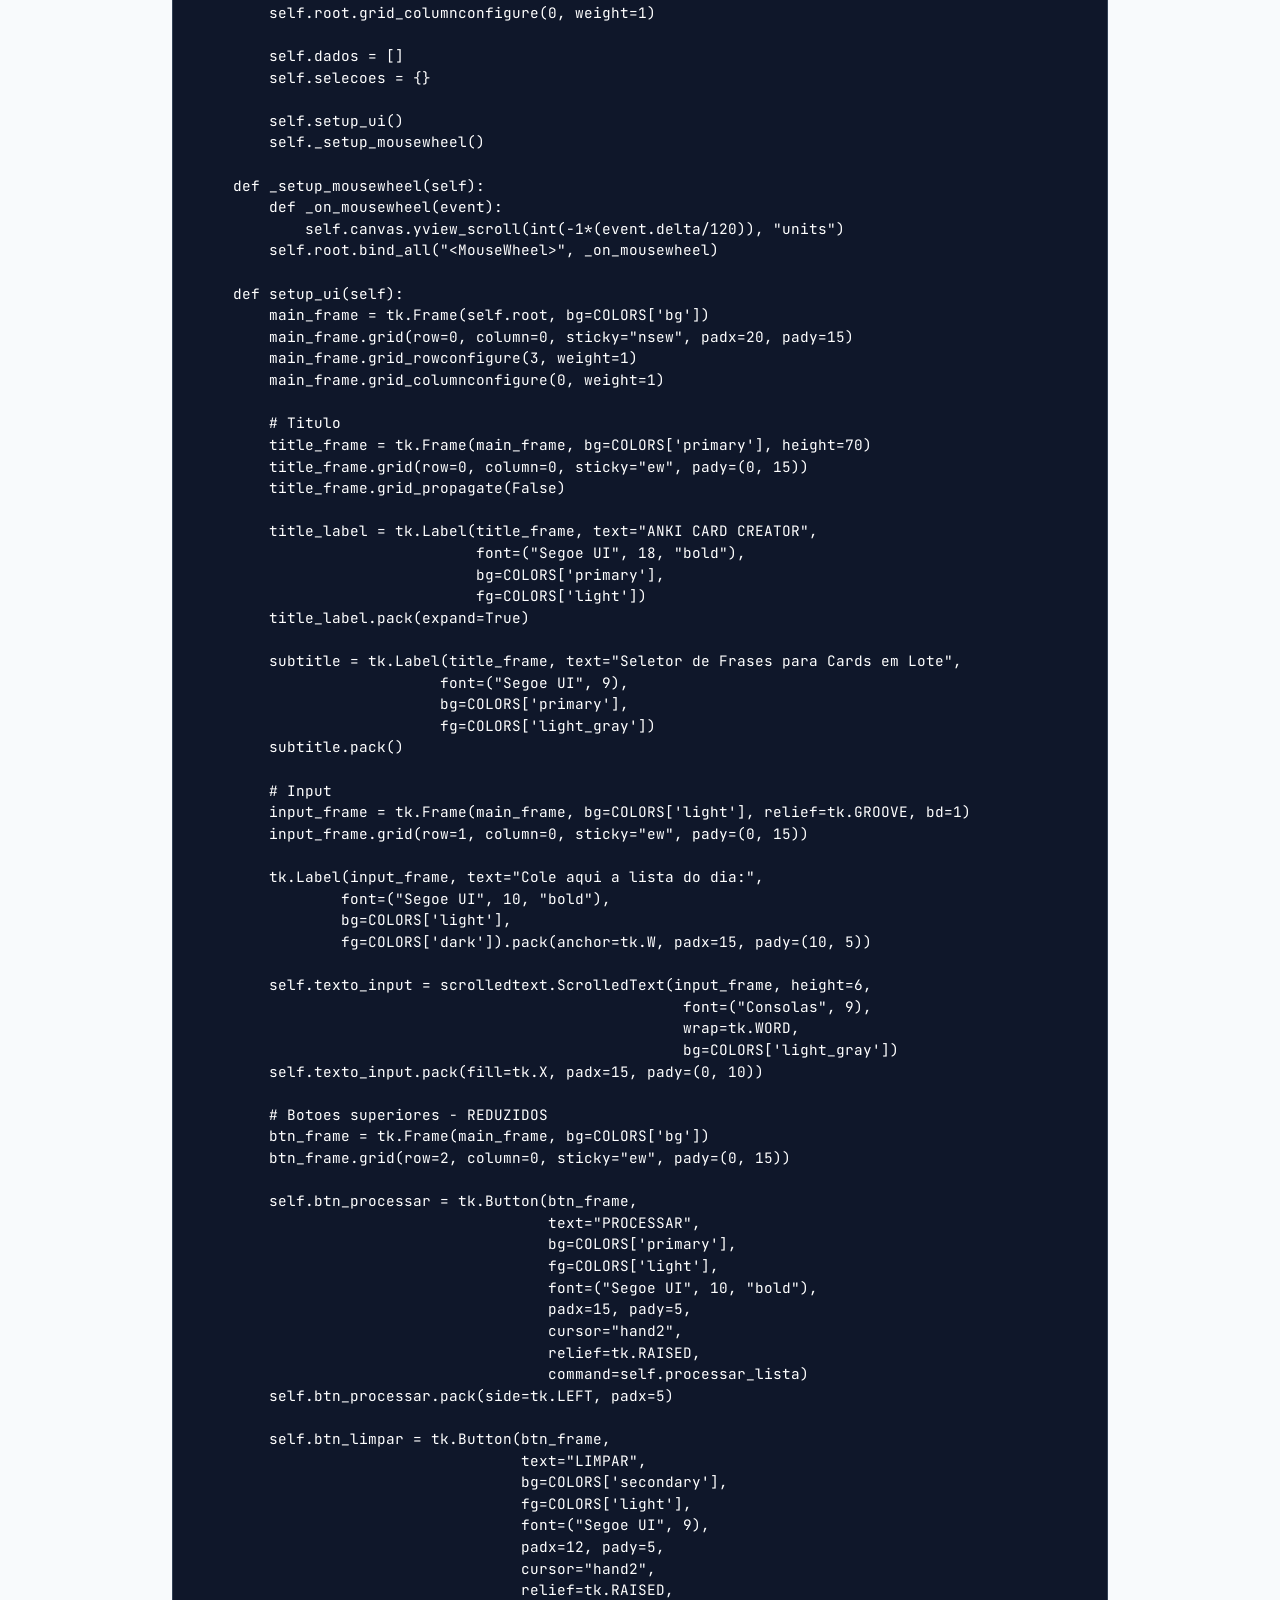
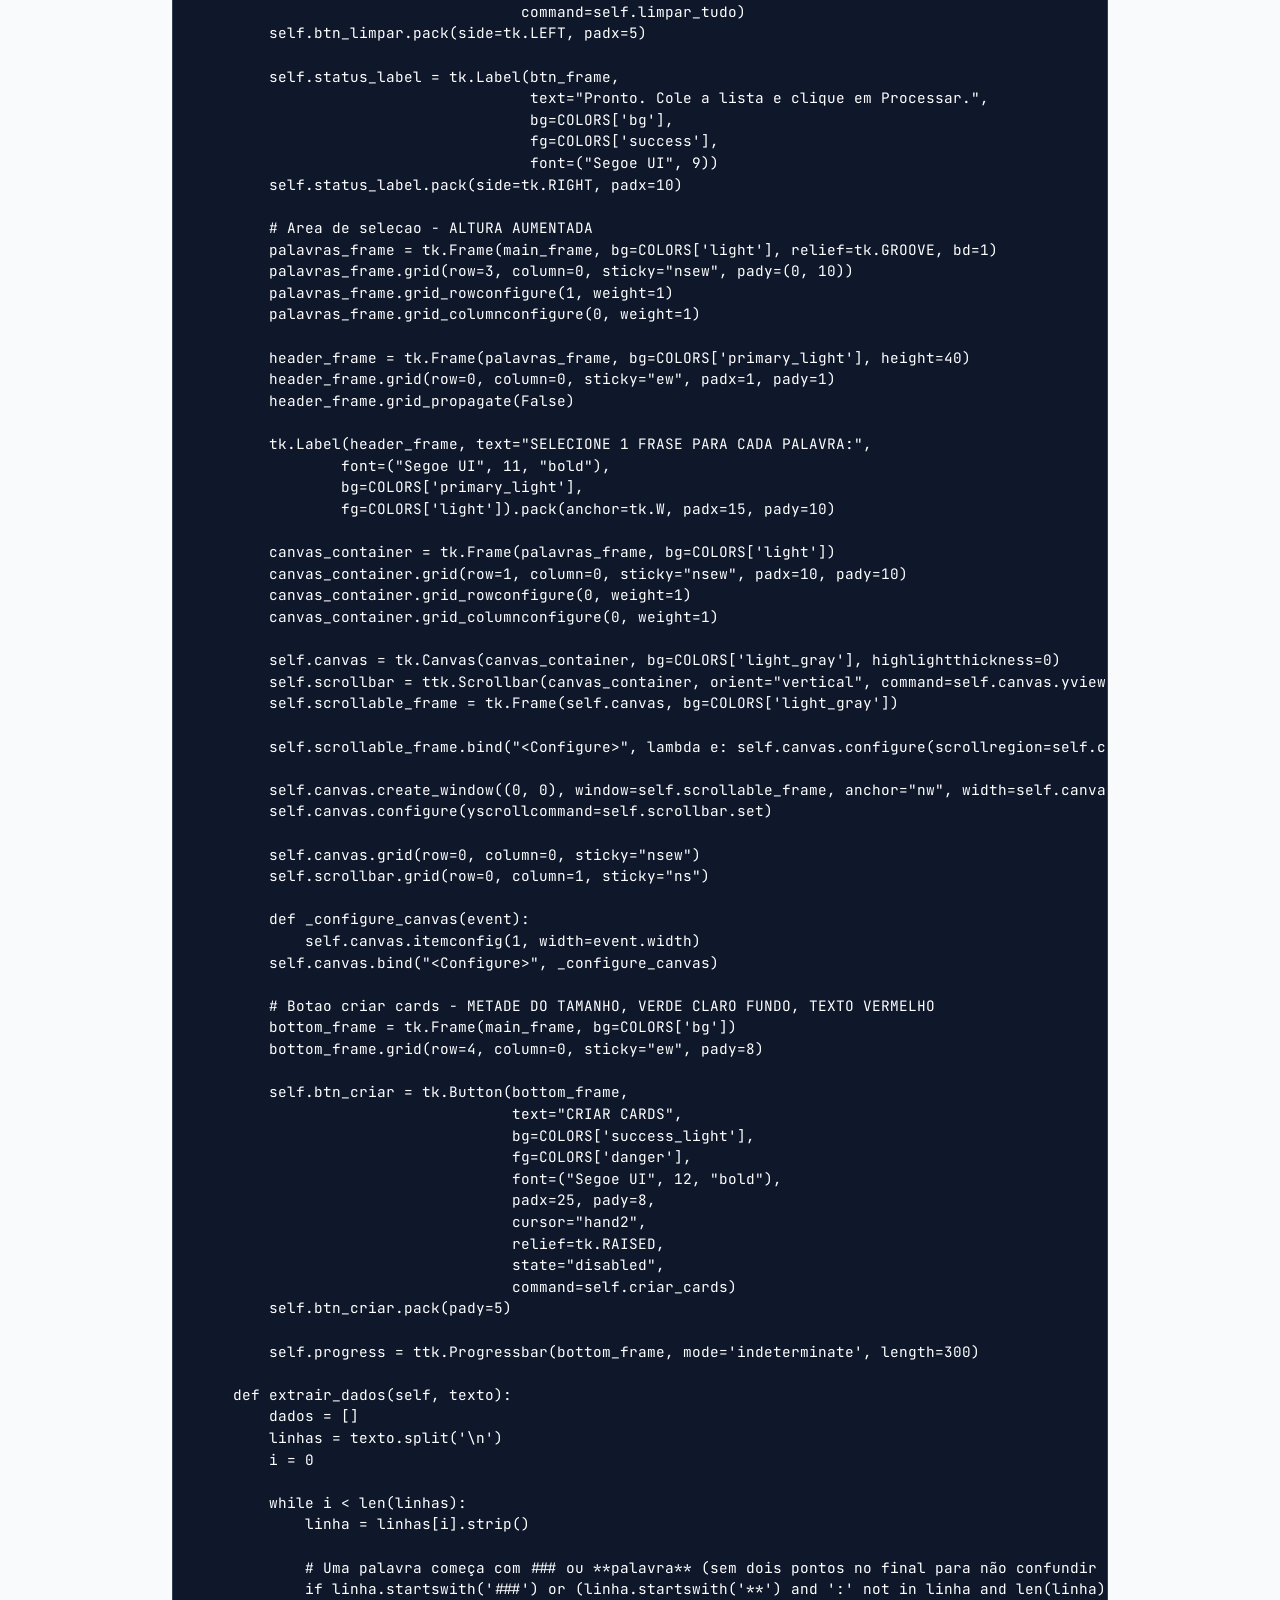
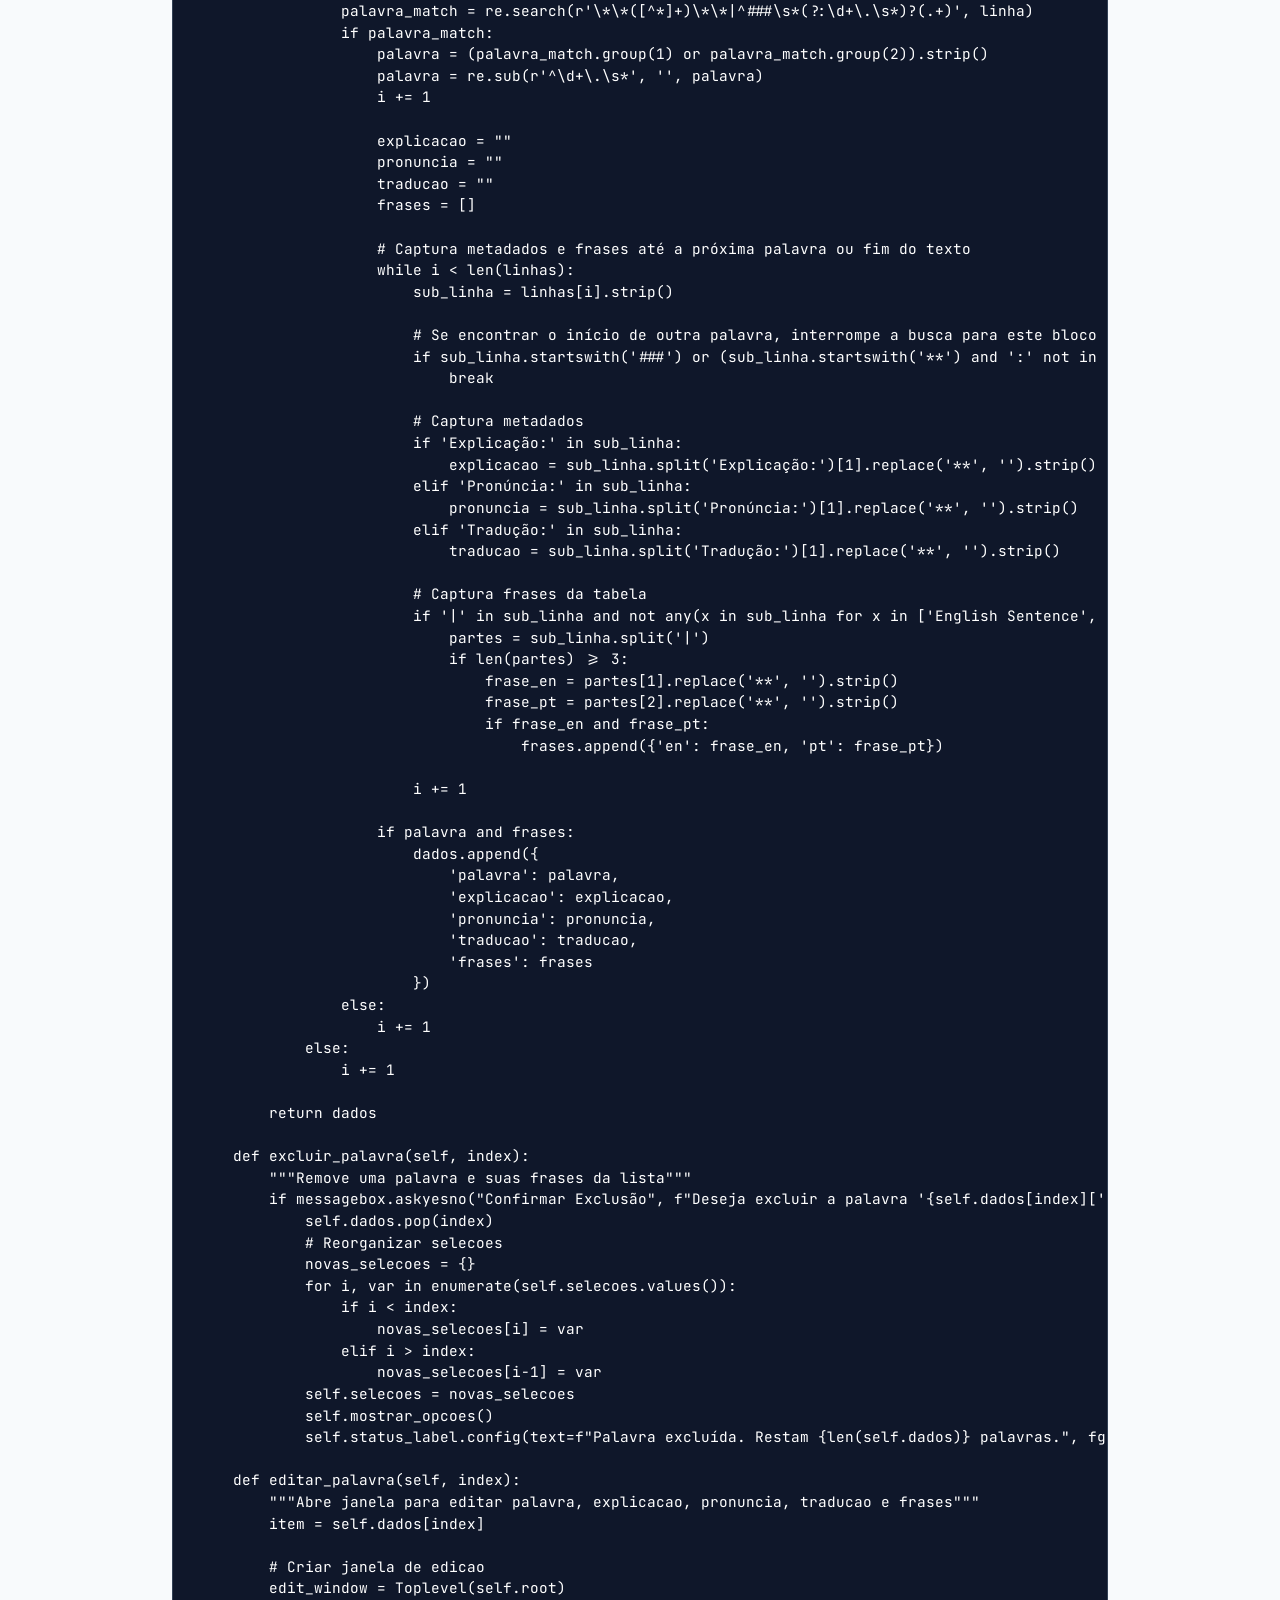
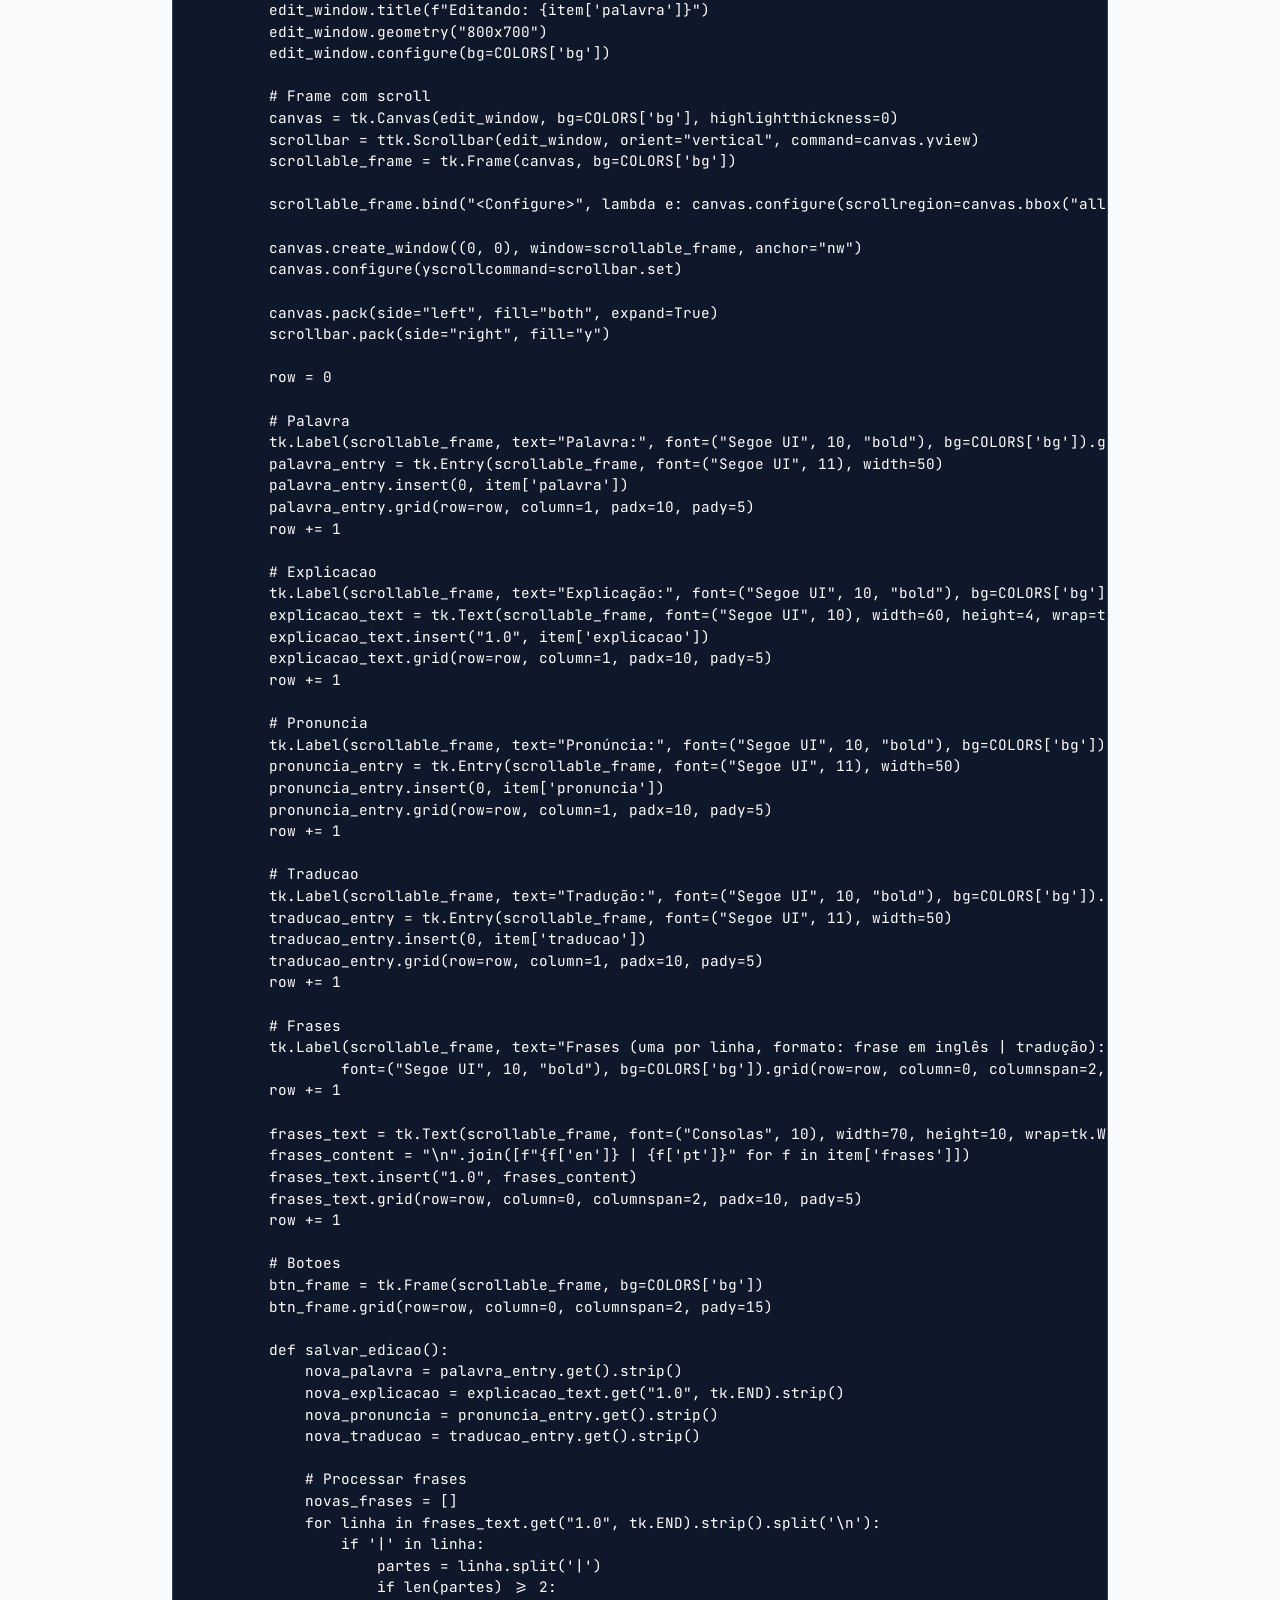
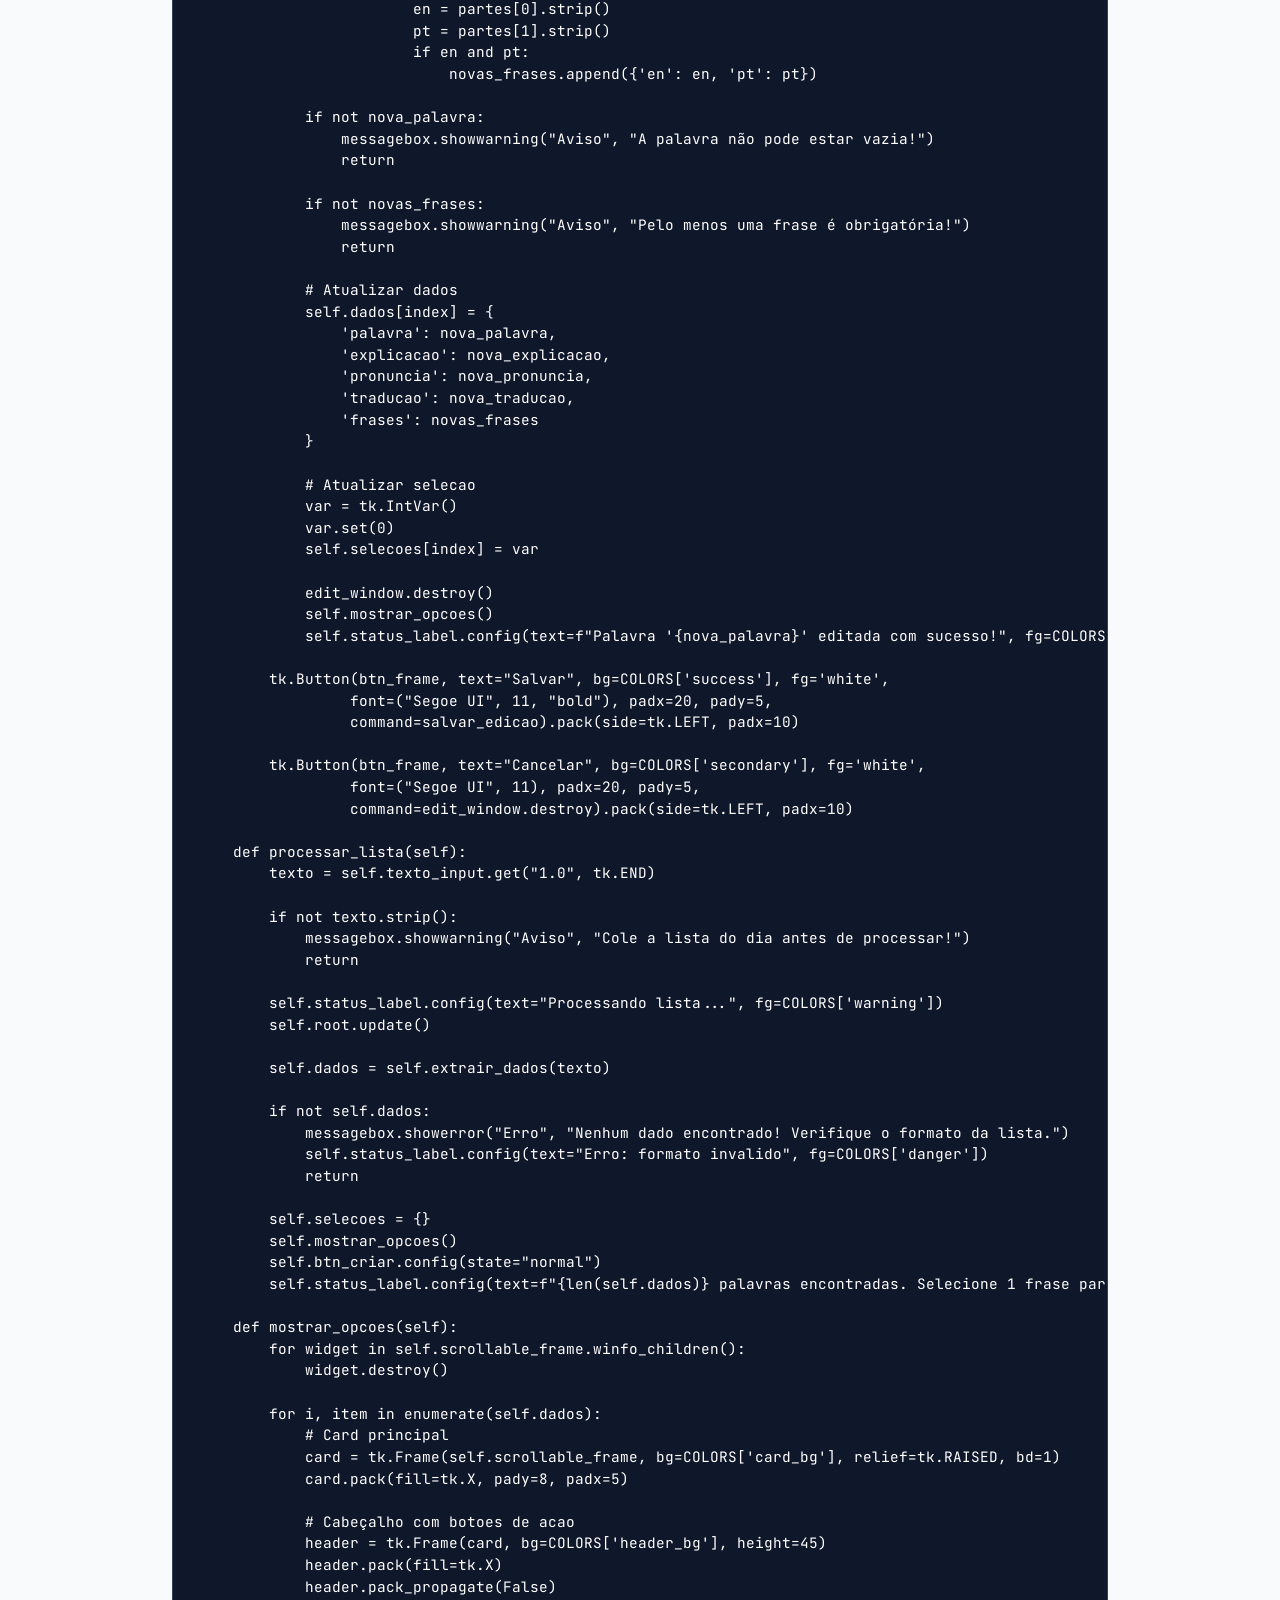
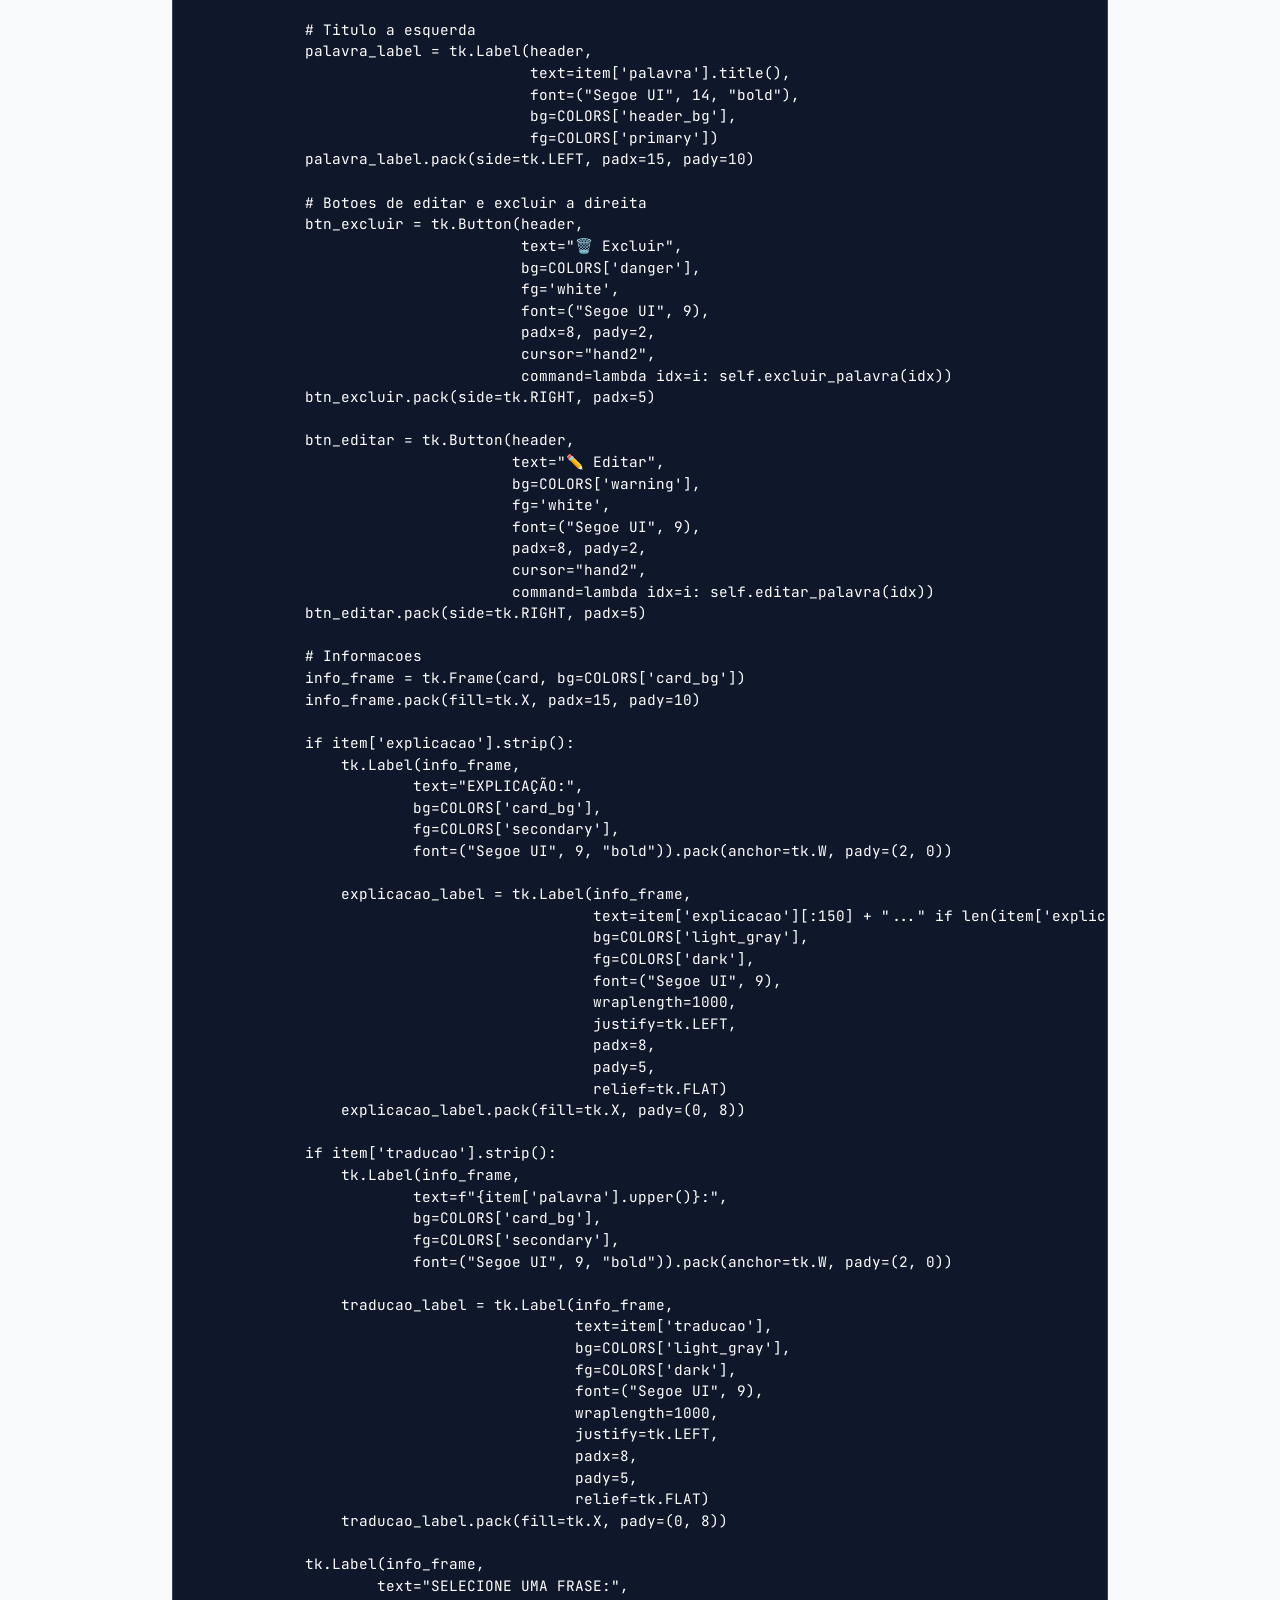
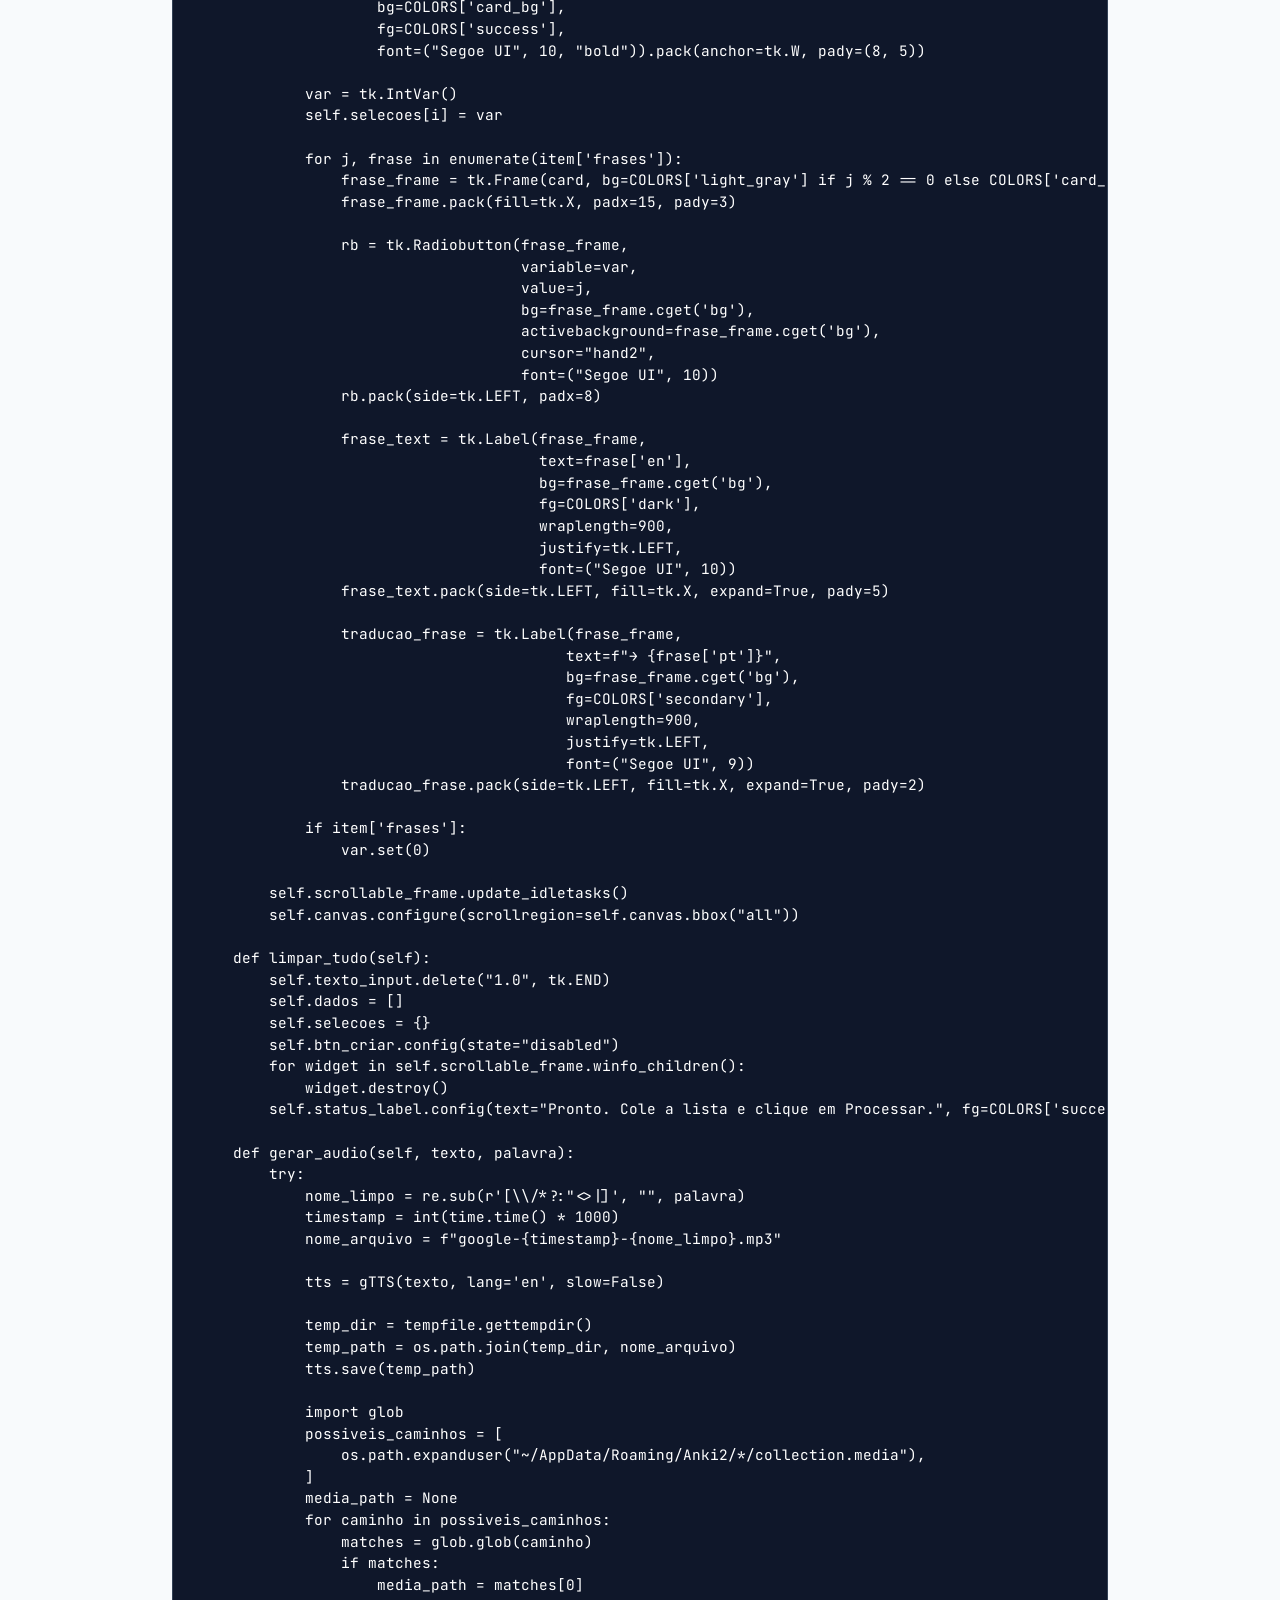
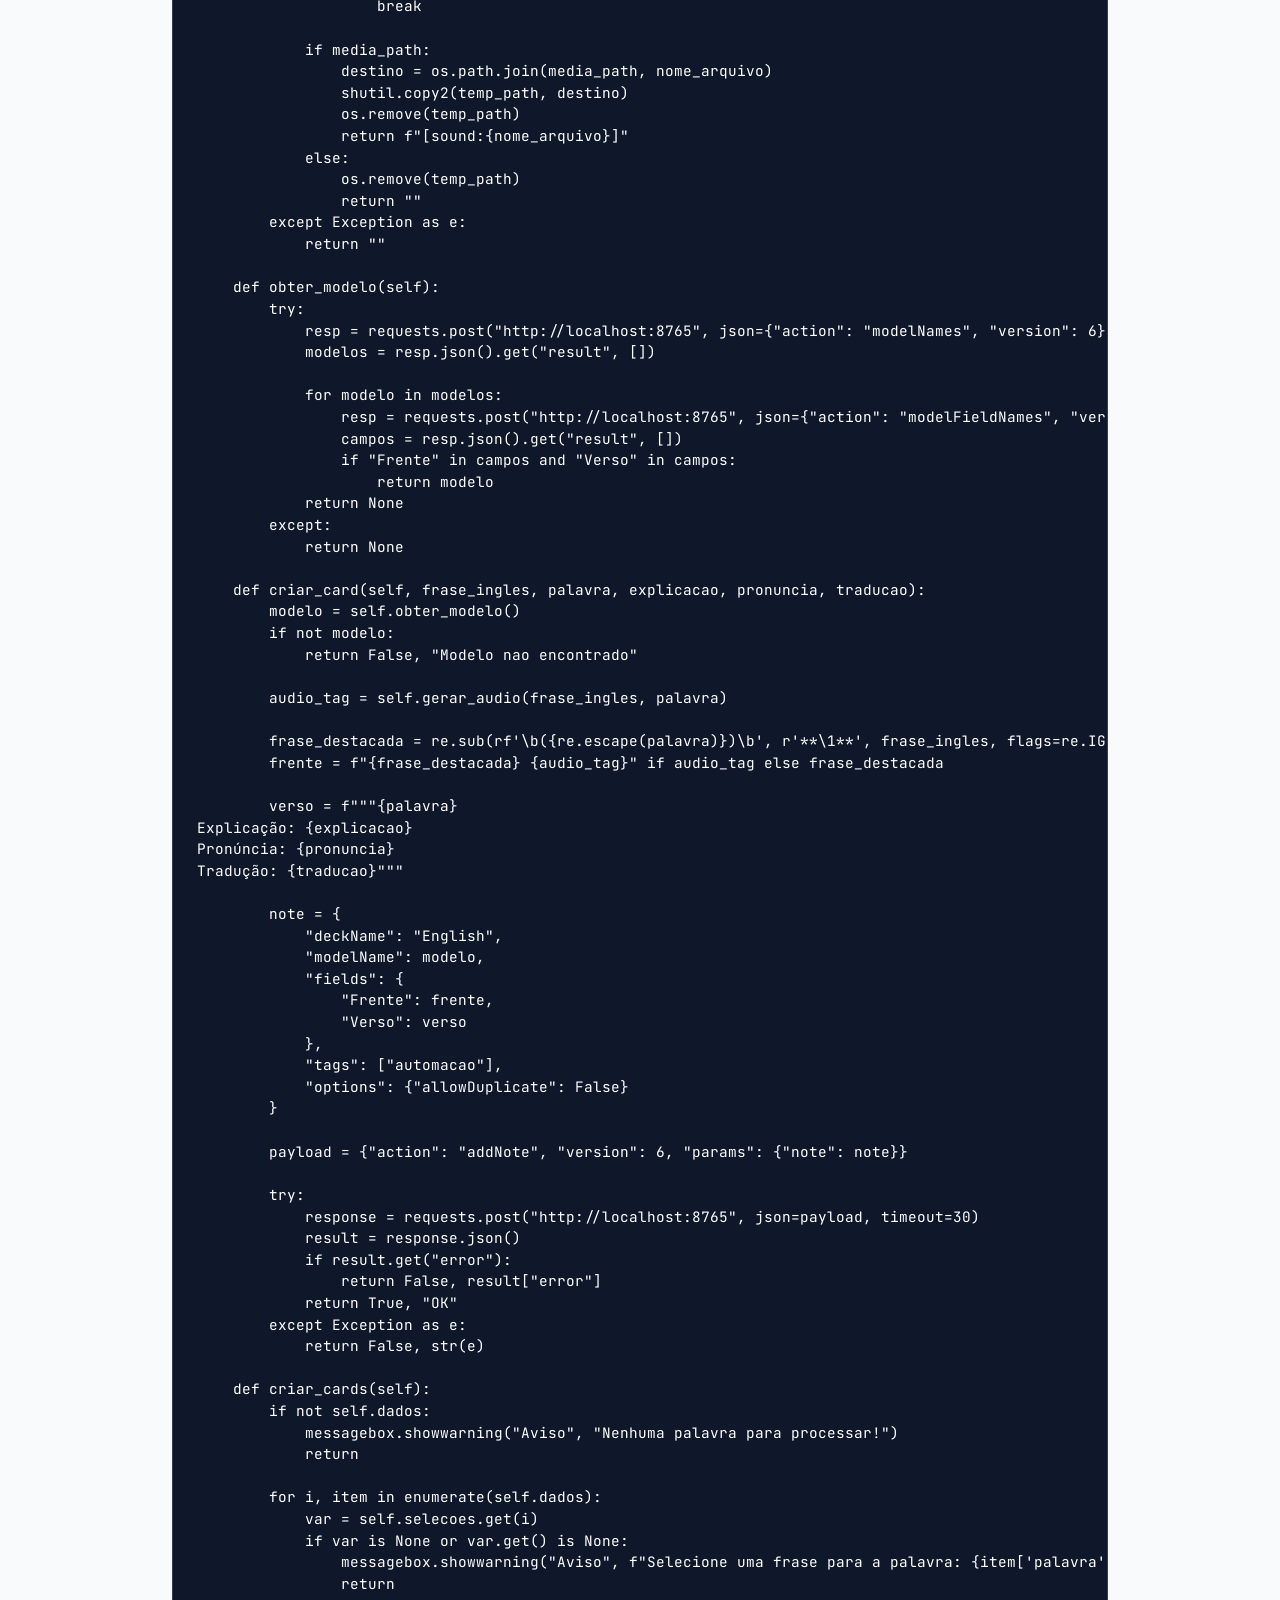
==== commit c322fc79: "prompt correto Removed the list of words and detailed instructions for translating and teaching Engl" ====
--- a/index.html
+++ b/index.html
@@ -1,4 +1,4 @@
-<!DOCTYPE html>
+﻿<!DOCTYPE html>
 <html lang="pt-br">
 
 <head>
@@ -178,7 +178,7 @@
     def _setup_mousewheel(self):
         def _on_mousewheel(event):
             self.canvas.yview_scroll(int(-1*(event.delta/120)), "units")
-        self.root.bind_all("<MouseWheel>", _on_mousewheel)
+        self.root.bind_all("&lt;MouseWheel&gt;", _on_mousewheel)
         
     def setup_ui(self):
         main_frame = tk.Frame(self.root, bg=COLORS['bg'])
@@ -275,7 +275,7 @@
         self.scrollbar = ttk.Scrollbar(canvas_container, orient="vertical", command=self.canvas.yview)
         self.scrollable_frame = tk.Frame(self.canvas, bg=COLORS['light_gray'])
         
-        self.scrollable_frame.bind("<Configure>", lambda e: self.canvas.configure(scrollregion=self.canvas.bbox("all")))
+        self.scrollable_frame.bind("&lt;Configure&gt;", lambda e: self.canvas.configure(scrollregion=self.canvas.bbox("all")))
         
         self.canvas.create_window((0, 0), window=self.scrollable_frame, anchor="nw", width=self.canvas.winfo_width())
         self.canvas.configure(yscrollcommand=self.scrollbar.set)
@@ -285,7 +285,7 @@
         
         def _configure_canvas(event):
             self.canvas.itemconfig(1, width=event.width)
-        self.canvas.bind("<Configure>", _configure_canvas)
+        self.canvas.bind("&lt;Configure&gt;", _configure_canvas)
         
         # Botao criar cards - METADE DO TAMANHO, VERDE CLARO FUNDO, TEXTO VERMELHO
         bottom_frame = tk.Frame(main_frame, bg=COLORS['bg'])
@@ -310,11 +310,11 @@
         linhas = texto.split('\n')
         i = 0
         
-        while i < len(linhas):
+        while i &lt; len(linhas):
             linha = linhas[i].strip()
             
-            # Uma palavra comeÃ§a com ### ou **palavra** (sem dois pontos no final para nÃ£o confundir com metadados)
-            if linha.startswith('###') or (linha.startswith('**') and ':' not in linha and len(linha) > 4):
+            # Uma palavra começa com ### ou **palavra** (sem dois pontos no final para não confundir com metadados)
+            if linha.startswith('###') or (linha.startswith('**') and ':' not in linha and len(linha) &gt; 4):
                 palavra_match = re.search(r'\*\*([^*]+)\*\*|^###\s*(?:\d+\.\s*)?(.+)', linha)
                 if palavra_match:
                     palavra = (palavra_match.group(1) or palavra_match.group(2)).strip()
@@ -326,26 +326,26 @@
                     traducao = ""
                     frases = []
                     
-                    # Captura metadados e frases atÃ© a prÃ³xima palavra ou fim do texto
-                    while i < len(linhas):
+                    # Captura metadados e frases até a próxima palavra ou fim do texto
+                    while i &lt; len(linhas):
                         sub_linha = linhas[i].strip()
                         
-                        # Se encontrar o inÃ­cio de outra palavra, interrompe a busca para este bloco
-                        if sub_linha.startswith('###') or (sub_linha.startswith('**') and ':' not in sub_linha and len(sub_linha) > 4):
+                        # Se encontrar o início de outra palavra, interrompe a busca para este bloco
+                        if sub_linha.startswith('###') or (sub_linha.startswith('**') and ':' not in sub_linha and len(sub_linha) &gt; 4):
                             break
                         
                         # Captura metadados
-                        if 'ExplicaÃ§Ã£o:' in sub_linha:
-                            explicacao = sub_linha.split('ExplicaÃ§Ã£o:')[1].replace('**', '').strip()
-                        elif 'PronÃºncia:' in sub_linha:
-                            pronuncia = sub_linha.split('PronÃºncia:')[1].replace('**', '').strip()
-                        elif 'TraduÃ§Ã£o:' in sub_linha:
-                            traducao = sub_linha.split('TraduÃ§Ã£o:')[1].replace('**', '').strip()
+                        if 'Explicação:' in sub_linha:
+                            explicacao = sub_linha.split('Explicação:')[1].replace('**', '').strip()
+                        elif 'Pronúncia:' in sub_linha:
+                            pronuncia = sub_linha.split('Pronúncia:')[1].replace('**', '').strip()
+                        elif 'Tradução:' in sub_linha:
+                            traducao = sub_linha.split('Tradução:')[1].replace('**', '').strip()
                         
                         # Captura frases da tabela
-                        if '|' in sub_linha and not any(x in sub_linha for x in ['English Sentence', '---', '|--', 'Frase em inglÃªs']):
+                        if '|' in sub_linha and not any(x in sub_linha for x in ['English Sentence', '---', '|--', 'Frase em inglês']):
                             partes = sub_linha.split('|')
-                            if len(partes) >= 3:
+                            if len(partes) &gt;= 3:
                                 frase_en = partes[1].replace('**', '').strip()
                                 frase_pt = partes[2].replace('**', '').strip()
                                 if frase_en and frase_pt:
@@ -370,18 +370,18 @@
     
     def excluir_palavra(self, index):
         """Remove uma palavra e suas frases da lista"""
-        if messagebox.askyesno("Confirmar ExclusÃ£o", f"Deseja excluir a palavra '{self.dados[index]['palavra']}' e todas as suas frases?"):
+        if messagebox.askyesno("Confirmar Exclusão", f"Deseja excluir a palavra '{self.dados[index]['palavra']}' e todas as suas frases?"):
             self.dados.pop(index)
             # Reorganizar selecoes
             novas_selecoes = {}
             for i, var in enumerate(self.selecoes.values()):
-                if i < index:
+                if i &lt; index:
                     novas_selecoes[i] = var
-                elif i > index:
+                elif i &gt; index:
                     novas_selecoes[i-1] = var
             self.selecoes = novas_selecoes
             self.mostrar_opcoes()
-            self.status_label.config(text=f"Palavra excluÃ­da. Restam {len(self.dados)} palavras.", fg=COLORS['warning'])
+            self.status_label.config(text=f"Palavra excluída. Restam {len(self.dados)} palavras.", fg=COLORS['warning'])
     
     def editar_palavra(self, index):
         """Abre janela para editar palavra, explicacao, pronuncia, traducao e frases"""
@@ -398,7 +398,7 @@
         scrollbar = ttk.Scrollbar(edit_window, orient="vertical", command=canvas.yview)
         scrollable_frame = tk.Frame(canvas, bg=COLORS['bg'])
         
-        scrollable_frame.bind("<Configure>", lambda e: canvas.configure(scrollregion=canvas.bbox("all")))
+        scrollable_frame.bind("&lt;Configure&gt;", lambda e: canvas.configure(scrollregion=canvas.bbox("all")))
         
         canvas.create_window((0, 0), window=scrollable_frame, anchor="nw")
         canvas.configure(yscrollcommand=scrollbar.set)
@@ -416,28 +416,28 @@
         row += 1
         
         # Explicacao
-        tk.Label(scrollable_frame, text="ExplicaÃ§Ã£o:", font=("Segoe UI", 10, "bold"), bg=COLORS['bg']).grid(row=row, column=0, sticky=tk.NW, padx=10, pady=5)
+        tk.Label(scrollable_frame, text="Explicação:", font=("Segoe UI", 10, "bold"), bg=COLORS['bg']).grid(row=row, column=0, sticky=tk.NW, padx=10, pady=5)
         explicacao_text = tk.Text(scrollable_frame, font=("Segoe UI", 10), width=60, height=4, wrap=tk.WORD)
         explicacao_text.insert("1.0", item['explicacao'])
         explicacao_text.grid(row=row, column=1, padx=10, pady=5)
         row += 1
         
         # Pronuncia
-        tk.Label(scrollable_frame, text="PronÃºncia:", font=("Segoe UI", 10, "bold"), bg=COLORS['bg']).grid(row=row, column=0, sticky=tk.W, padx=10, pady=5)
+        tk.Label(scrollable_frame, text="Pronúncia:", font=("Segoe UI", 10, "bold"), bg=COLORS['bg']).grid(row=row, column=0, sticky=tk.W, padx=10, pady=5)
         pronuncia_entry = tk.Entry(scrollable_frame, font=("Segoe UI", 11), width=50)
         pronuncia_entry.insert(0, item['pronuncia'])
         pronuncia_entry.grid(row=row, column=1, padx=10, pady=5)
         row += 1
         
         # Traducao
-        tk.Label(scrollable_frame, text="TraduÃ§Ã£o:", font=("Segoe UI", 10, "bold"), bg=COLORS['bg']).grid(row=row, column=0, sticky=tk.W, padx=10, pady=5)
+        tk.Label(scrollable_frame, text="Tradução:", font=("Segoe UI", 10, "bold"), bg=COLORS['bg']).grid(row=row, column=0, sticky=tk.W, padx=10, pady=5)
         traducao_entry = tk.Entry(scrollable_frame, font=("Segoe UI", 11), width=50)
         traducao_entry.insert(0, item['traducao'])
         traducao_entry.grid(row=row, column=1, padx=10, pady=5)
         row += 1
         
         # Frases
-        tk.Label(scrollable_frame, text="Frases (uma por linha, formato: frase em inglÃªs | traduÃ§Ã£o):", 
+        tk.Label(scrollable_frame, text="Frases (uma por linha, formato: frase em inglês | tradução):", 
                 font=("Segoe UI", 10, "bold"), bg=COLORS['bg']).grid(row=row, column=0, columnspan=2, sticky=tk.W, padx=10, pady=5)
         row += 1
         
@@ -462,18 +462,18 @@
             for linha in frases_text.get("1.0", tk.END).strip().split('\n'):
                 if '|' in linha:
                     partes = linha.split('|')
-                    if len(partes) >= 2:
+                    if len(partes) &gt;= 2:
                         en = partes[0].strip()
                         pt = partes[1].strip()
                         if en and pt:
                             novas_frases.append({'en': en, 'pt': pt})
             
             if not nova_palavra:
-                messagebox.showwarning("Aviso", "A palavra nÃ£o pode estar vazia!")
+                messagebox.showwarning("Aviso", "A palavra não pode estar vazia!")
                 return
             
             if not novas_frases:
-                messagebox.showwarning("Aviso", "Pelo menos uma frase Ã© obrigatÃ³ria!")
+                messagebox.showwarning("Aviso", "Pelo menos uma frase é obrigatória!")
                 return
             
             # Atualizar dados
@@ -533,7 +533,7 @@
             card = tk.Frame(self.scrollable_frame, bg=COLORS['card_bg'], relief=tk.RAISED, bd=1)
             card.pack(fill=tk.X, pady=8, padx=5)
             
-            # CabeÃ§alho com botoes de acao
+            # Cabeçalho com botoes de acao
             header = tk.Frame(card, bg=COLORS['header_bg'], height=45)
             header.pack(fill=tk.X)
             header.pack_propagate(False)
@@ -548,7 +548,7 @@
             
             # Botoes de editar e excluir a direita
             btn_excluir = tk.Button(header, 
-                                    text="ðŸ—‘ï¸ Excluir", 
+                                    text="🗑️ Excluir", 
                                     bg=COLORS['danger'],
                                     fg='white',
                                     font=("Segoe UI", 9),
@@ -558,7 +558,7 @@
             btn_excluir.pack(side=tk.RIGHT, padx=5)
             
             btn_editar = tk.Button(header, 
-                                   text="âœï¸ Editar", 
+                                   text="✏️ Editar", 
                                    bg=COLORS['warning'],
                                    fg='white',
                                    font=("Segoe UI", 9),
@@ -573,13 +573,13 @@
             
             if item['explicacao'].strip():
                 tk.Label(info_frame, 
-                        text="EXPLICAÃ‡ÃƒO:",
+                        text="EXPLICAÇÃO:",
                         bg=COLORS['card_bg'],
                         fg=COLORS['secondary'],
                         font=("Segoe UI", 9, "bold")).pack(anchor=tk.W, pady=(2, 0))
                 
                 explicacao_label = tk.Label(info_frame,
-                                            text=item['explicacao'][:150] + "..." if len(item['explicacao']) > 150 else item['explicacao'],
+                                            text=item['explicacao'][:150] + "..." if len(item['explicacao']) &gt; 150 else item['explicacao'],
                                             bg=COLORS['light_gray'],
                                             fg=COLORS['dark'],
                                             font=("Segoe UI", 9),
@@ -641,7 +641,7 @@
                 frase_text.pack(side=tk.LEFT, fill=tk.X, expand=True, pady=5)
                 
                 traducao_frase = tk.Label(frase_frame,
-                                         text=f"â†’ {frase['pt']}",
+                                         text=f"→ {frase['pt']}",
                                          bg=frase_frame.cget('bg'),
                                          fg=COLORS['secondary'],
                                          wraplength=900,
@@ -666,7 +666,7 @@
     
     def gerar_audio(self, texto, palavra):
         try:
-            nome_limpo = re.sub(r'[\\/*?:"<>|]', "", palavra)
+            nome_limpo = re.sub(r'[\\/*?:"&lt;&gt;|]', "", palavra)
             timestamp = int(time.time() * 1000)
             nome_arquivo = f"google-{timestamp}-{nome_limpo}.mp3"
             
@@ -723,9 +723,9 @@
         frente = f"{frase_destacada} {audio_tag}" if audio_tag else frase_destacada
         
         verso = f"""{palavra}
-ExplicaÃ§Ã£o: {explicacao}
-PronÃºncia: {pronuncia}
-TraduÃ§Ã£o: {traducao}"""
+Explicação: {explicacao}
+Pronúncia: {pronuncia}
+Tradução: {traducao}"""
         
         note = {
             "deckName": "English",
@@ -823,7 +823,7 @@
     root.mainloop()
 
 if __name__ == "__main__":
-    main()</code></div>
+    main()</code></pre></div>
             </section>
 
             <section id="prompt">
@@ -833,31 +833,26 @@
                 <h3>Prompt para copiar e colar:</h3>
                 <div class="code-container">
                     <button class="copy-btn">Copiar Prompt</button>
-                    <pre><code>Aja como um especialista em Tradução e Ensino de Idiomas para alunos de nível pré-intermediário que preferem um estilo descontraído e informal. Sua tarefa é fornecer as informações para cada palavra da lista a seguir, seguindo estas etapas:
-
-Lista do dia:
-
-dating
-went down
-hunted
-spectacularly
-fashion
-beating up
-detached
-detail
-overseas
-threats
-motion
-clockwise
+                    <pre><code>Aja como um especialista em Tradução e Ensino de Idiomas para alunos de nível pré-intermediário que preferem um estilo descontraído e informal.
+                        Sua tarefa é fornecer as informações para cada palavra da lista a seguir, seguindo estas etapas:
+spark
+blow
+stumble
+afterthought
+pick
+paperback
+track
+unpack
+Getaway 
+passions
 
 Instruções:
-Para cada palavra, siga as etapas detalhadas abaixo:
-Explicação: Dê uma explicação de 3 a 5 linhas sobre a tradução de inglês para português. As explicações devem ser descontraídas, como se estivesse explicando para um amigo.
-Pronúncia: Forneça a palavra destacada em negrito com sua pronúncia fonética padrão em inglês (IPA), seguida de uma pronúncia fonética "amigável" (mais fácil de ler para brasileiros), aproximando-se do português, mantenha tudo em letra minuscula.
-Tradução: Forneça a tradução da palavra de inglês para português, use como referência o site Reverso https://www.reverso.net/tradu%C3%A7%C3%A3o-texto 
-Exemplos de frases: Forneça 5 exemplos de frases em inglês, relacionadas ao cotidiano, que tenham entre 70 e 100 caracteres. As frases devem destacar a palavra em negrito.
-Tradução das frases: Traduza as 5 frases de inglês para o português, em um estilo informal, destacando a palavra principal em negrito.
-Formato esperado: As frases e suas traduções devem vir em formato de tabela, com a frase em inglês na primeira coluna e a tradução em português na segunda coluna.</code></pre>
+1. Explicação: Dê uma explicação de 3 a 5 linhas sobre a tradução de inglês para português. As explicações devem ser descontraídas, como se estivesse explicando para um amigo.
+2. Pronúncia: Forneça a palavra destacada em negrito com sua pronúncia fonética padrão em inglês (IPA), seguida de uma pronúncia fonética "amigável" (mais fácil de ler para brasileiros).
+3. Tradução: Forneça a tradução da palavra de inglês para português.
+4. Exemplos de frases: Forneça 5 exemplos de frases em inglês que tenham entre 70 e 100 caracteres.
+5. Tradução das frases: Traduza as 5 frases para o português em estilo informal.
+6. Formato esperado: Tabela com a frase em inglês na primeira coluna e tradução na segunda.</code></pre>
                 </div>
             </section>
 
@@ -925,4 +920,5 @@
     <script src="script.js"></script>
 </body>
 
-</html>+</html>
+
